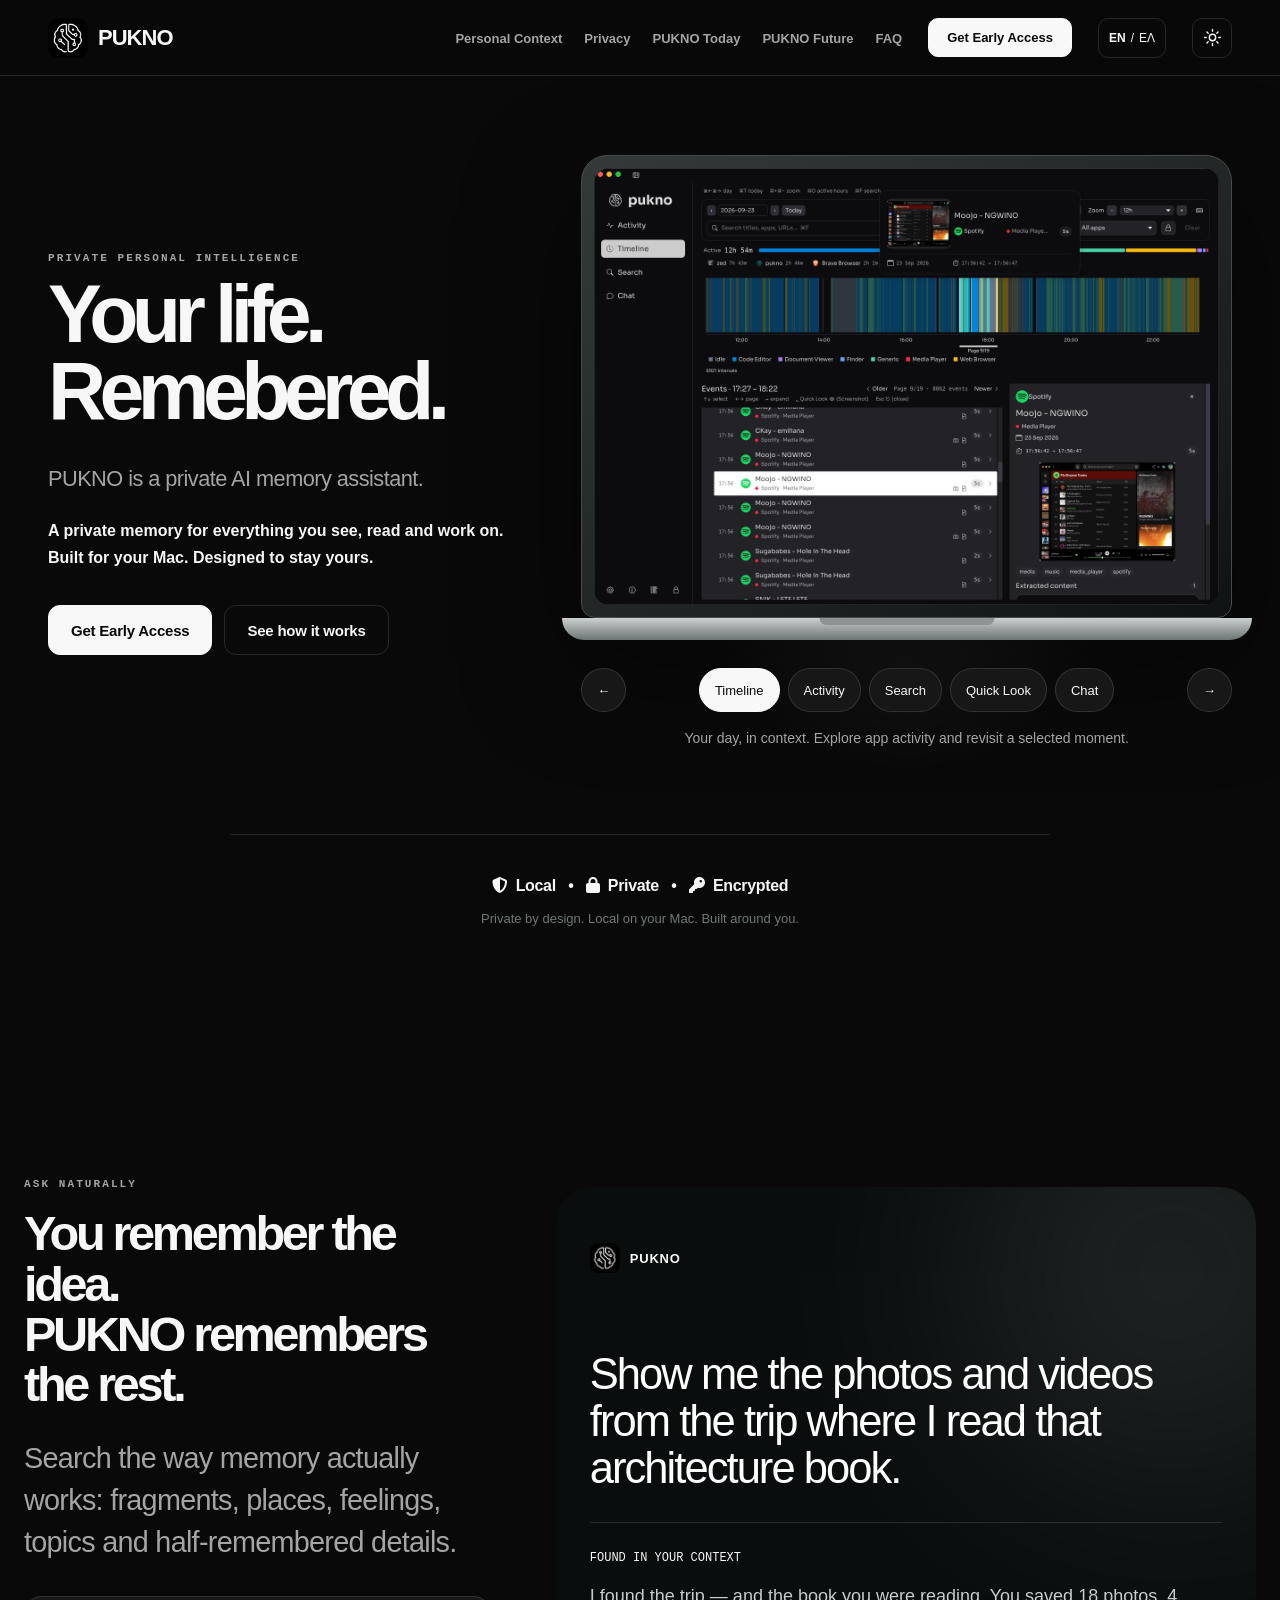
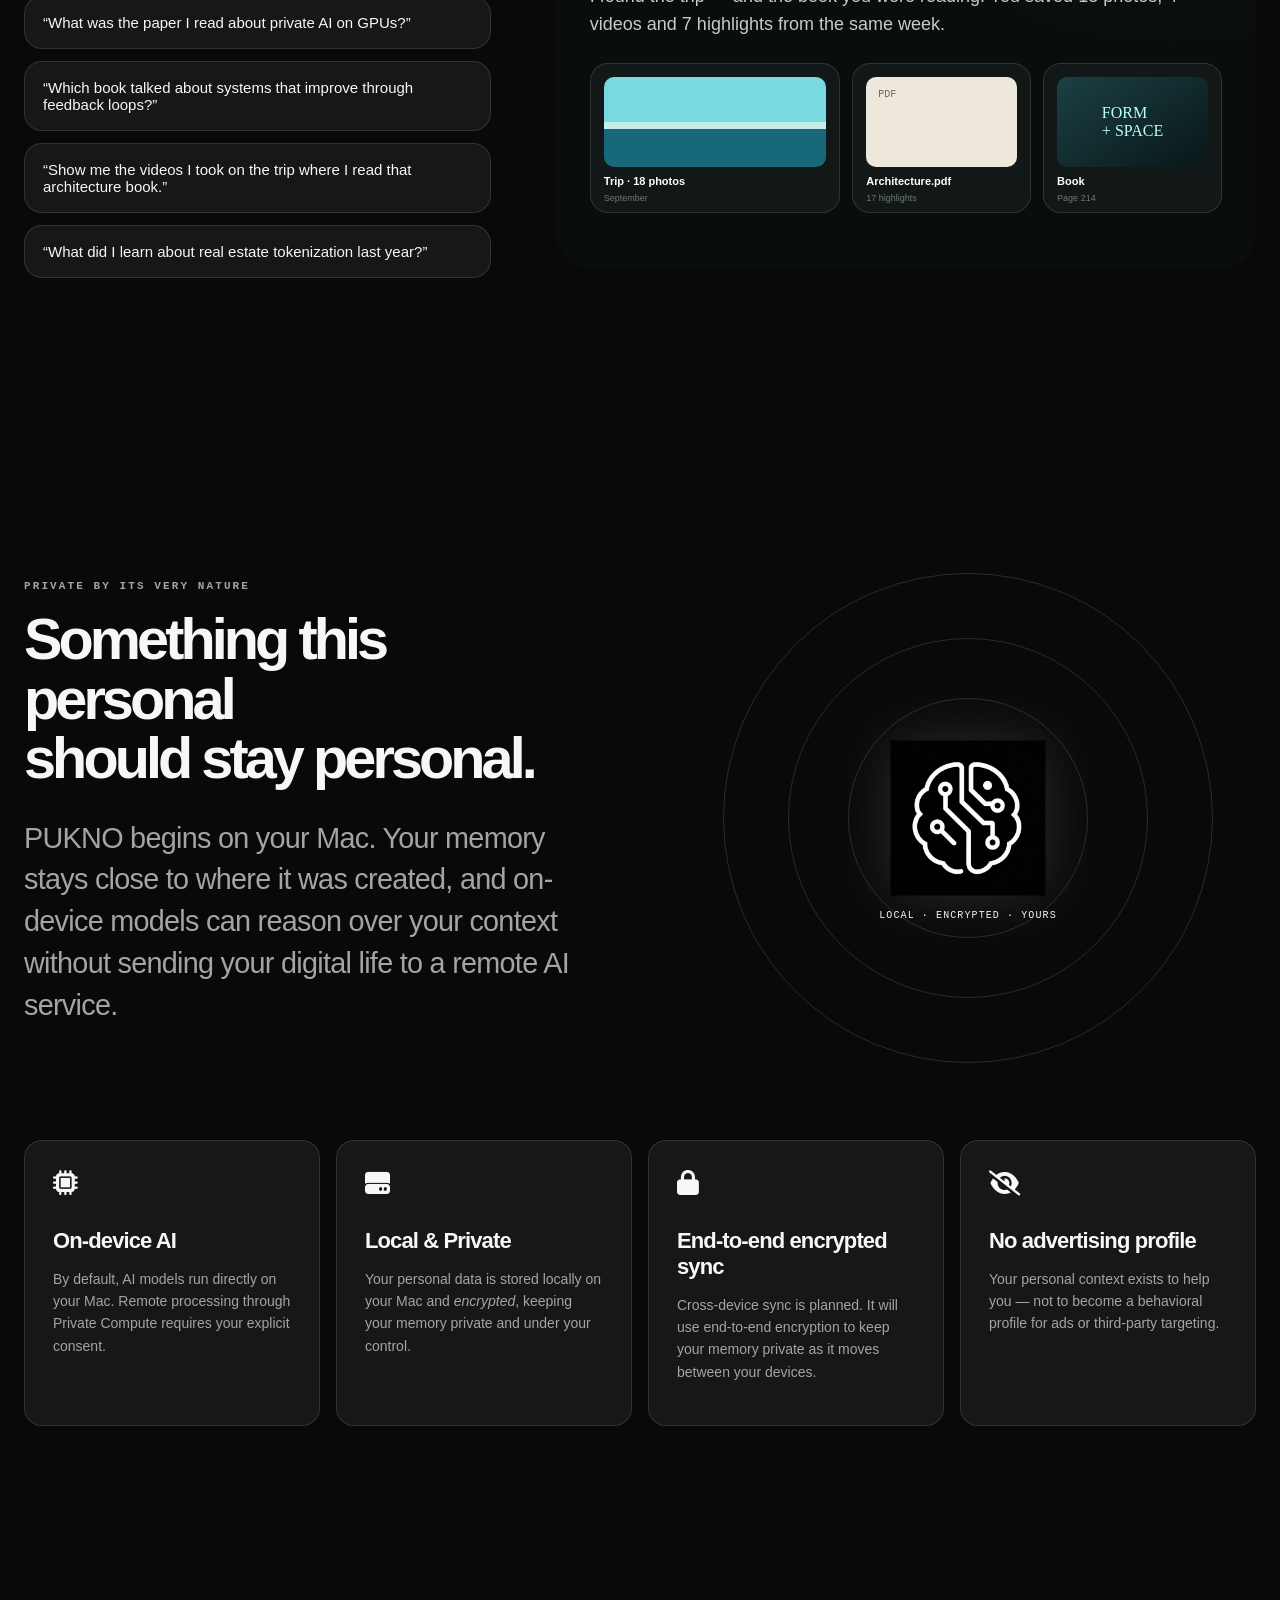
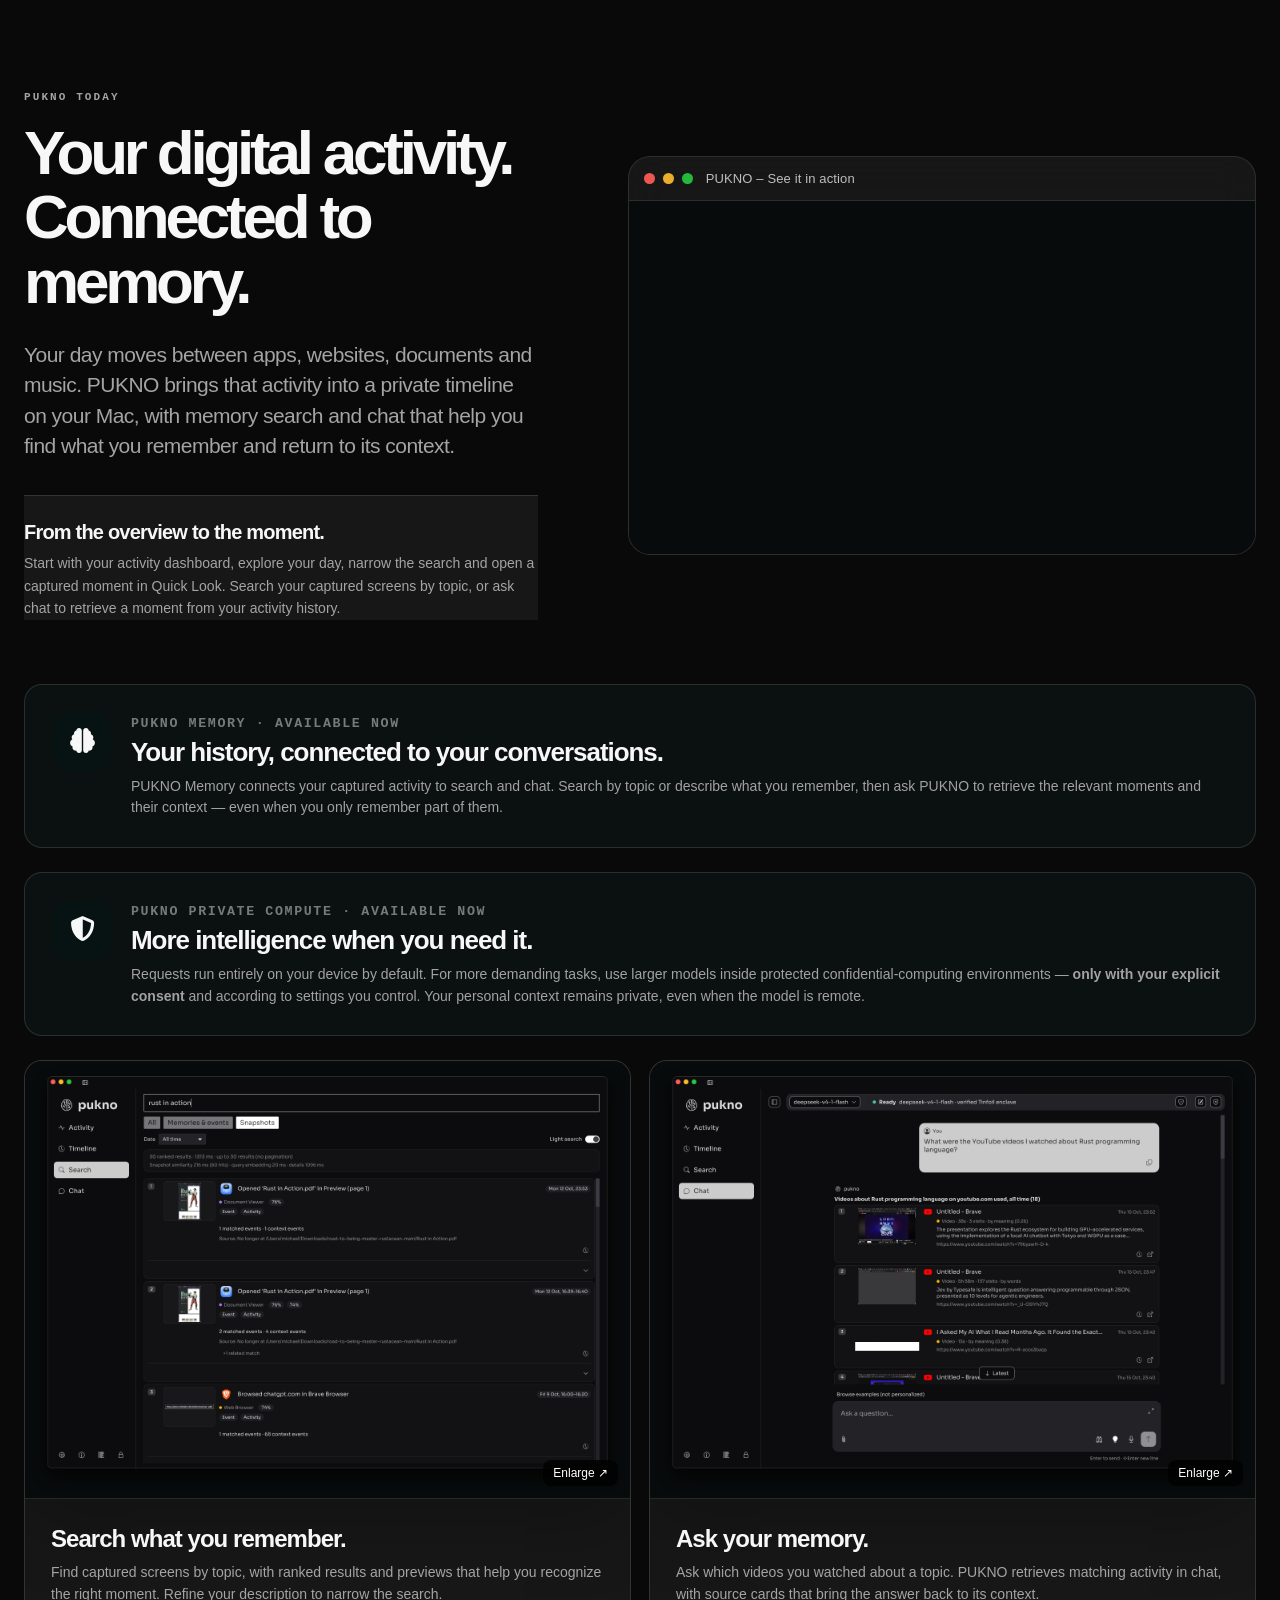
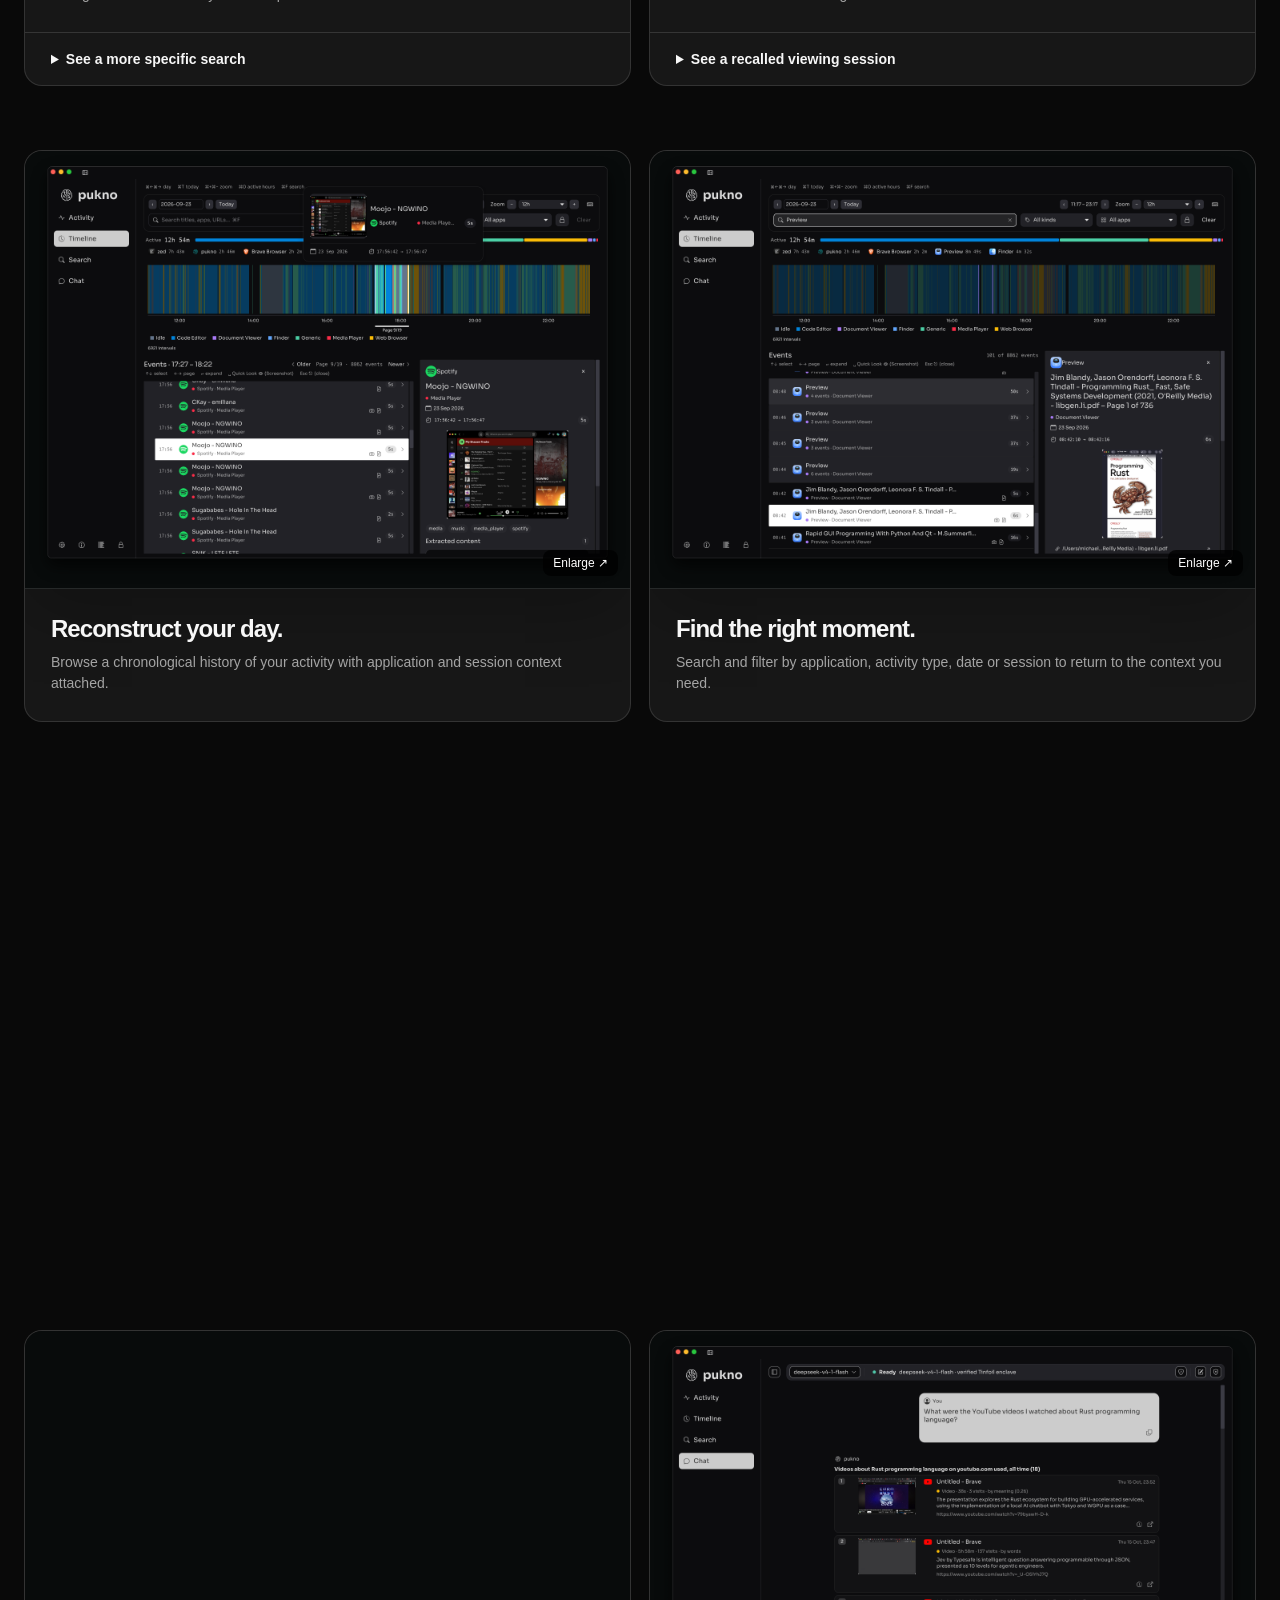
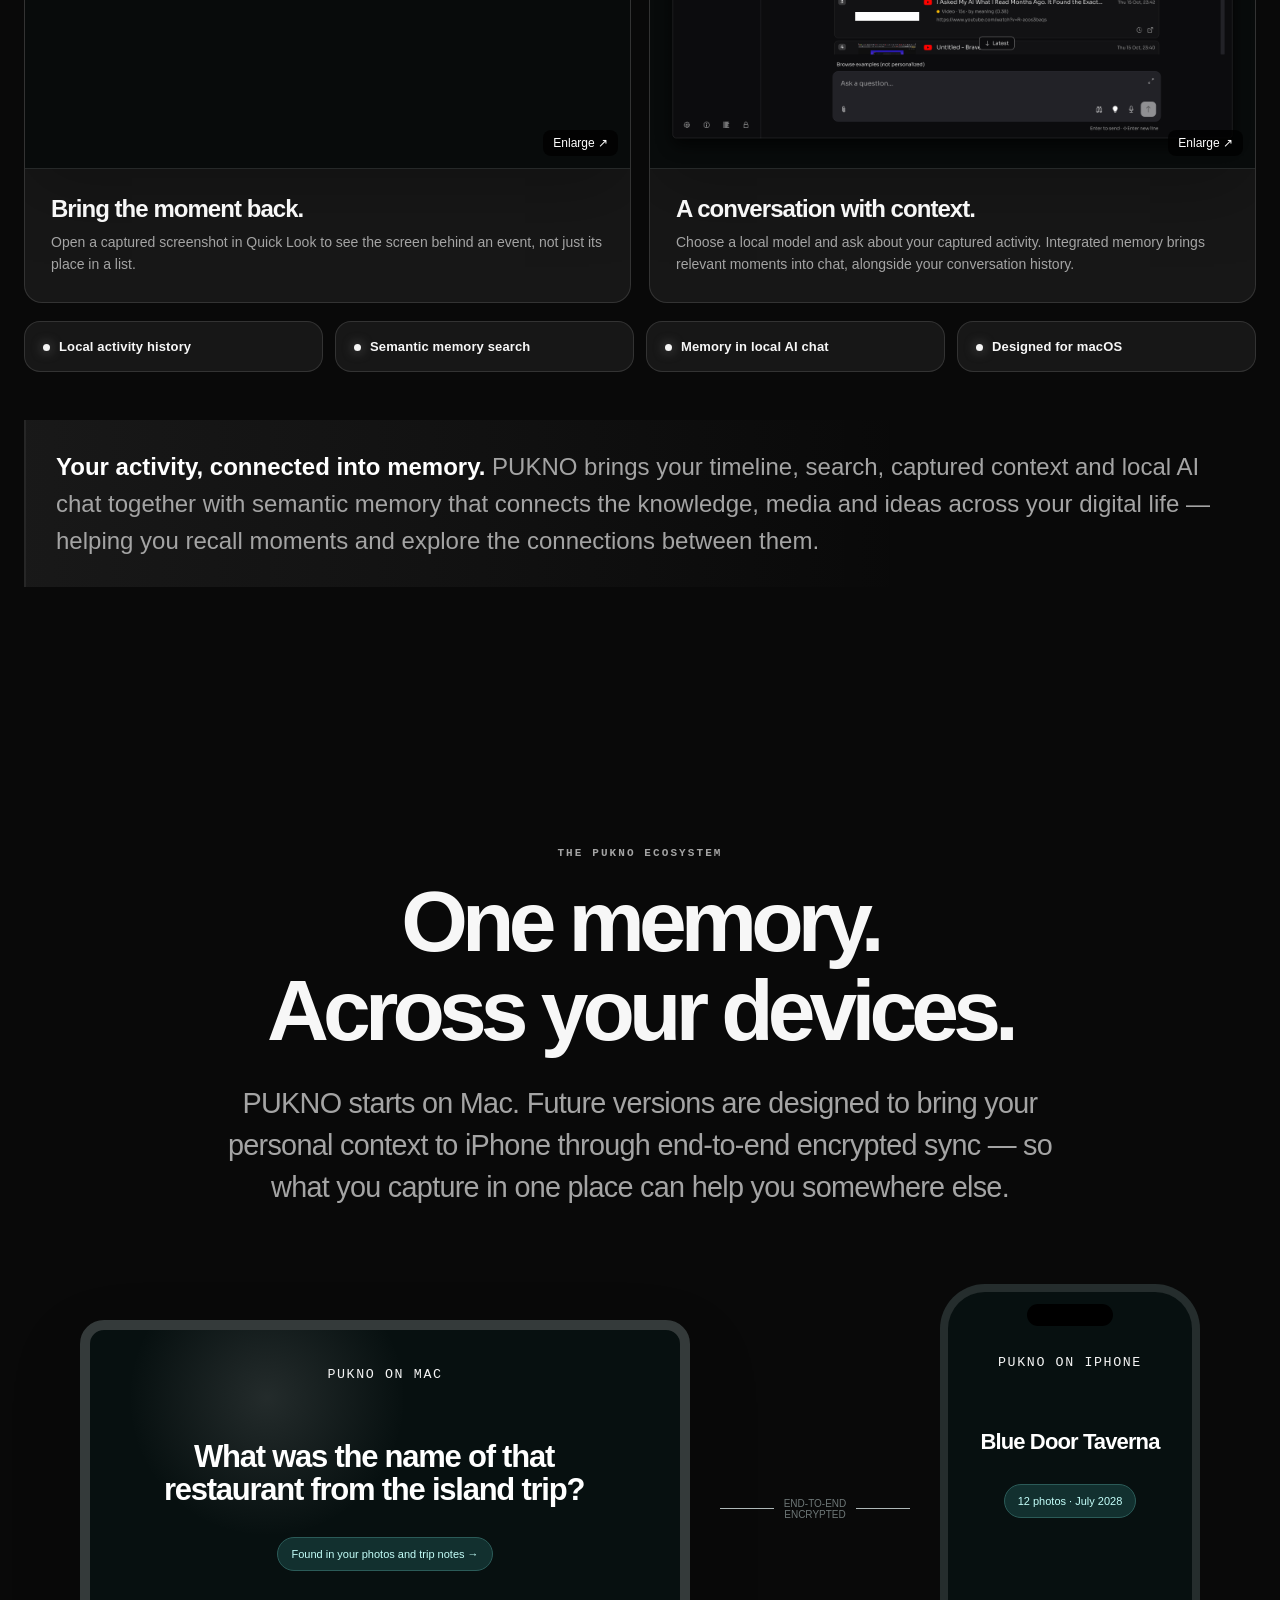
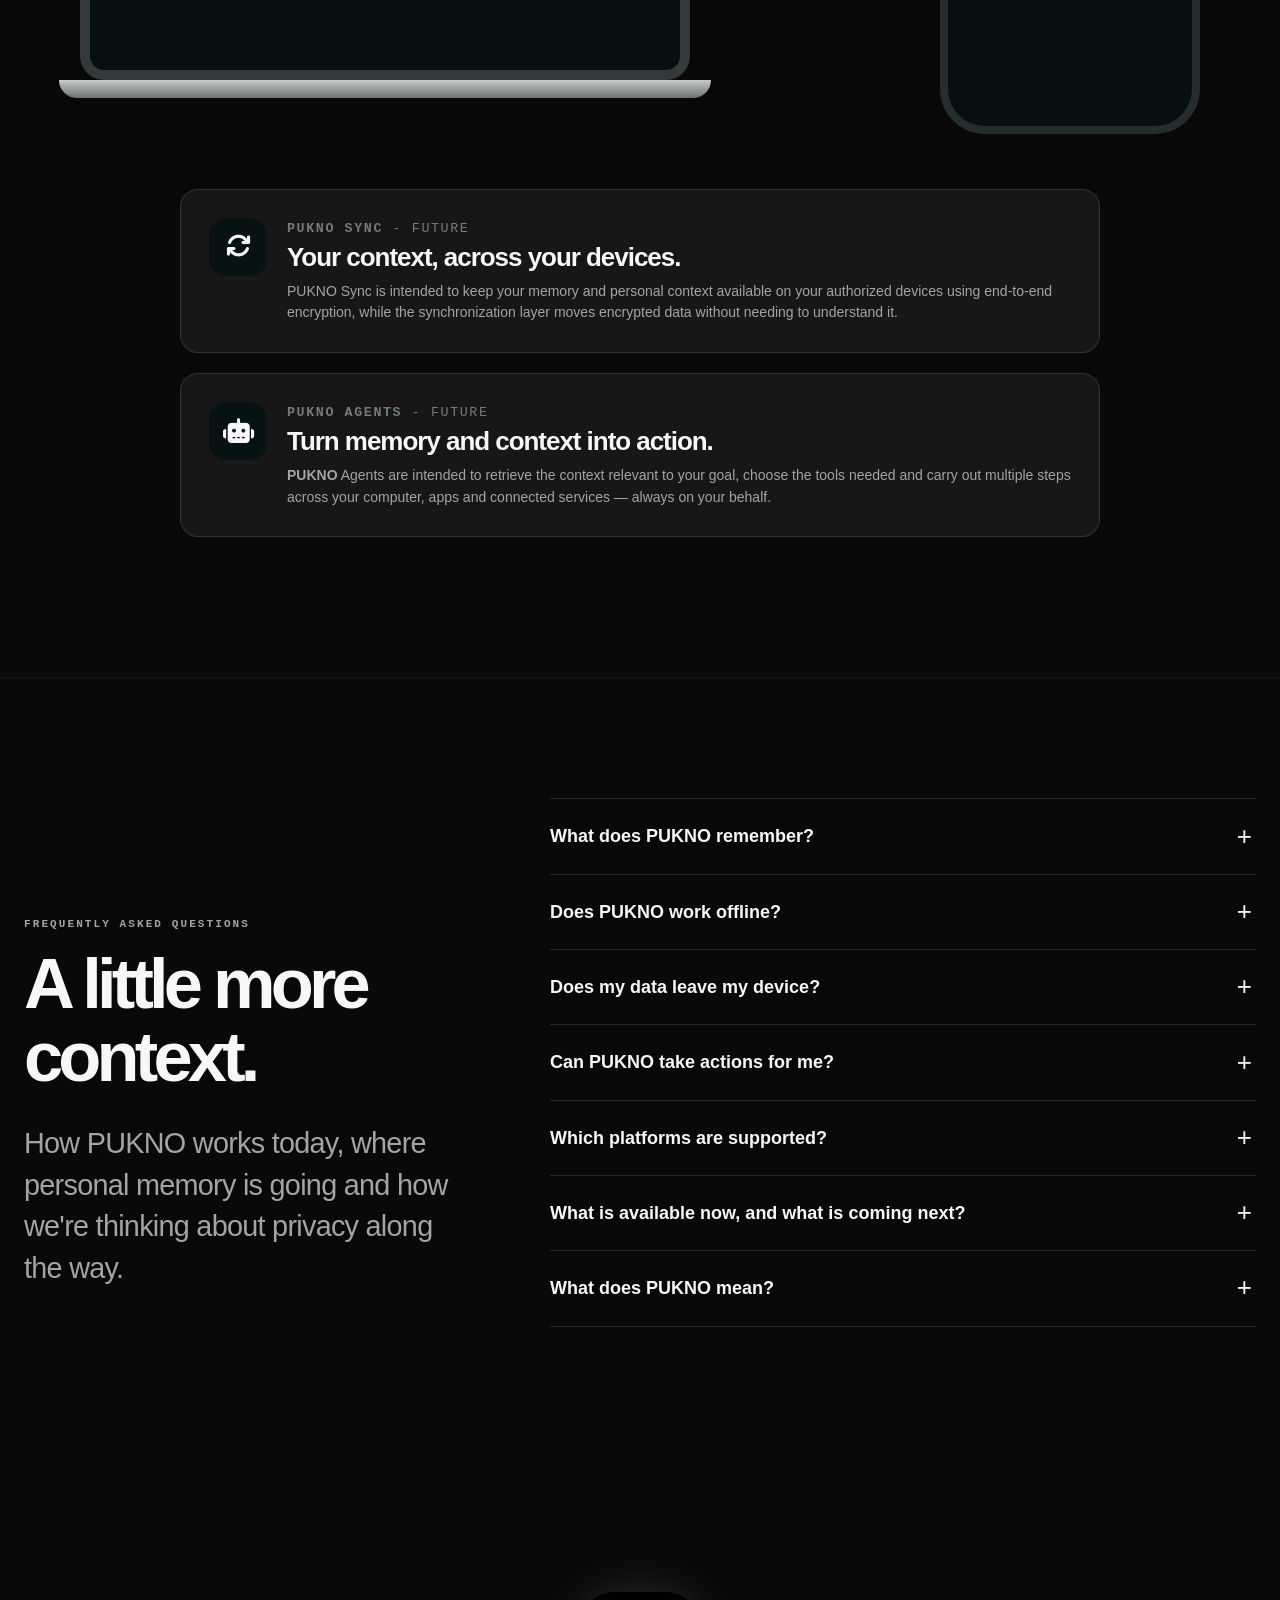
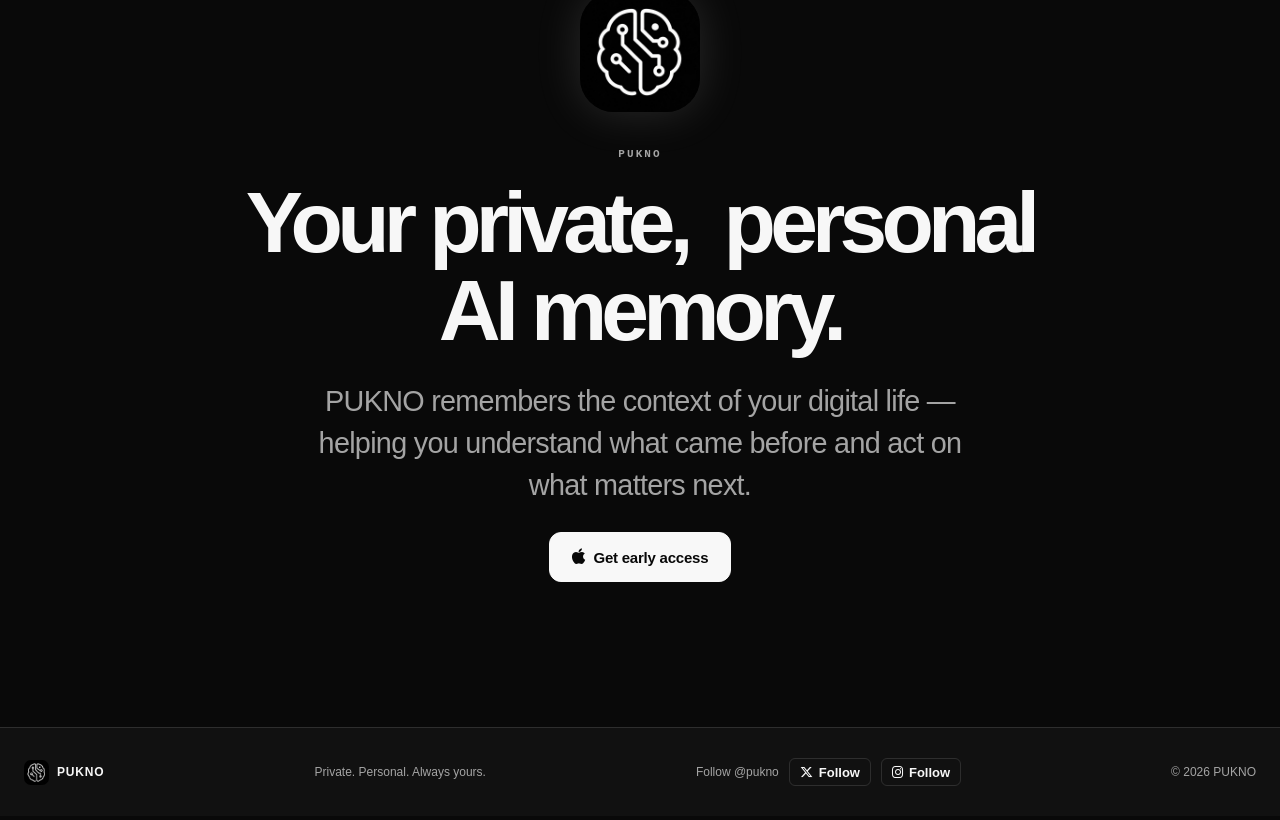
==== index.html @ 97646b2e "Add fixes to zoom, and greek pages" ====
<!doctype html>
<html lang="en" data-theme="dark">

<head>
    <meta charset="utf-8">
    <meta name="viewport" content="width=device-width, initial-scale=1, viewport-fit=cover">
    <meta name="theme-color" content="#000000">
    <script src="assets/theme-init.js"></script>
    <meta name="description"
        content="PUKNO is a private personal AI memory assistant. It remembers the knowledge, ideas and moments of your life — a photo, a song, an email, a note. Just ask.">
    <title>PUKNO — Always remember.</title>
    <link rel="canonical" href="https://pukno.ai/">
    <link rel="alternate" hreflang="en" href="https://pukno.ai/">
    <link rel="alternate" hreflang="el" href="https://pukno.ai/index-el.html">
    <link rel="alternate" hreflang="x-default" href="https://pukno.ai/">
    <meta property="og:locale" content="en_US">
    <meta property="og:type" content="website">
    <meta property="og:site_name" content="PUKNO">
    <meta property="og:url" content="https://pukno.ai/">
    <meta property="og:title" content="PUKNO — Always remember.">
    <meta property="og:description"
        content="PUKNO is a private personal AI memory assistant. It remembers the knowledge, ideas and moments of your life — a photo, a song, an email, a note. Just ask.">
    <meta property="og:image" content="https://pukno.ai/assets/screenshots/darkmode/3_pukno_screen_timeline.png">
    <meta property="og:image:type" content="image/png">
    <meta property="og:image:width" content="3024">
    <meta property="og:image:height" content="2184">
    <meta property="og:image:alt"
        content="PUKNO's timeline showing recorded activity and event context">
    <meta name="twitter:card" content="summary_large_image">
    <meta name="twitter:title" content="PUKNO — Always remember.">
    <meta name="twitter:description"
        content="PUKNO is a private personal AI memory assistant. It remembers the knowledge, ideas and moments of your life — a photo, a song, an email, a note. Just ask.">
    <meta name="twitter:image" content="https://pukno.ai/assets/screenshots/darkmode/3_pukno_screen_timeline.png">
    <meta name="twitter:image:alt"
        content="PUKNO's timeline showing recorded activity and event context">
    <link rel="stylesheet" href="https://cdnjs.cloudflare.com/ajax/libs/font-awesome/6.5.0/css/all.min.css"
        crossorigin="anonymous" referrerpolicy="no-referrer" />
    <link rel="stylesheet" href="assets/site.css">
</head>

<body>
    <div class="noise"></div>
    <header class="nav">
        <div class="navin"><a class="brand" href="#top"><img
                    src="assets/pukno-logo-darkmode.JPG" data-dark-src="assets/pukno-logo-darkmode.JPG" data-light-src="assets/pukno-logo-lightmode.JPG"
                    alt="PUKNO logo">PUKNO</a>
            <nav class="links" aria-label="Primary navigation">
                <a href="#context" data-nav-link>Personal Context</a>
                <a href="#privacy" data-nav-link>Privacy</a>
                <a href="#product" data-nav-link>PUKNO Today</a>
                <a href="#future" data-nav-link>PUKNO Future</a>
                <a href="#faq" data-nav-link>FAQ</a>
            </nav>
            <a class="pill" href="#notify" aria-haspopup="dialog">Get Early Access</a>
            <a class="language-toggle" href="index-el.html" hreflang="el" aria-label="Switch to Greek" title="Switch to Greek"><span lang="en" class="is-current">EN</span><span aria-hidden="true">/</span><span lang="el">ΕΛ</span></a>
            <button class="theme-toggle" type="button" aria-label="Switch to light mode" title="Switch to light mode">
                <svg class="theme-sun" viewBox="0 0 24 24" aria-hidden="true">
                    <circle cx="12" cy="12" r="4" />
                    <path d="M12 2v2m0 16v2M2 12h2m16 0h2M5 5l1.5 1.5m11 11L19 19M5 19l1.5-1.5m11-11L19 5" />
                </svg>
                <svg class="theme-moon" viewBox="0 0 24 24" aria-hidden="true">
                    <path d="M20.5 13.2A8.7 8.7 0 0 1 10.8 3.5 8.8 8.8 0 1 0 20.5 13.2Z" />
                </svg>
            </button>
            <button class="nav-toggle" type="button" aria-label="Open navigation" aria-expanded="false"
                aria-controls="mobile-navigation">
                <span></span><span></span><span></span>
            </button>
        </div>
        <nav class="mobile-menu" id="mobile-navigation" aria-label="Mobile navigation" hidden>
            <a href="#context" data-nav-link>Personal Context</a>
            <a href="#privacy" data-nav-link>Privacy</a>
            <a href="#product" data-nav-link>PUKNO Today</a>
            <a href="#future" data-nav-link>PUKNO Future</a>
            <a href="#faq" data-nav-link>FAQ</a>
        </nav>
    </header>
    <main id="top">
        <section class="section dark hero hero--split">
            <div class="container hero-layout">
                <div class="hero-copy">
                    <!--<img class="hero-logo reveal" src="assets/pukno-logo.png" alt="PUKNO">-->

                    <div class="eyebrow cyan reveal">
                        Private personal intelligence
                    </div>

                    <!--<div class="eyebrow cyan reveal">Your private, personal context AI assistant · MacOS</div>-->
                    <h1 class="reveal">Your life.<br><span class="gradient">Remebered.</span></h1>

                    <p class="lead reveal">PUKNO is a private AI memory assistant. <br>

                    </p>
                    <p>
                        <strong>A private memory for everything you see, read and work on. Built for your Mac. Designed to stay yours.</strong>
                    </p>
                    <!-- <p class="lead reveal">PUKNO is a private personal AI memory agent.<br>
                        <small>A private home for what you do, see, and discover.
                        </small>
                    </p> -->



                    <!-- <p><small>PUKNO brings your digital activity into one searchable timeline,
                            so you can pick up where your memory leaves off.</small></p> -->
                    <div class="hero-actions reveal"><a class="btn primary" href="#notify" aria-haspopup="dialog">Get
                            Early Access</a><a class="btn secondary" href="#product">See how it works</a></div>


                </div>
                <div class="mac-stage reveal" id="hero-slider" role="region" aria-roledescription="carousel"
                    aria-label="PUKNO product previews">
                    <div class="glow"></div>
                    <div class="mac">
                        <div class="screen-shell">
                            <div class="screen-viewport" id="hero-slides">
                                <figure class="hero-slide hero-slide--fill" id="hero-slide-timeline" role="group"
                                    aria-roledescription="slide" aria-label="1 of 5: Timeline"
                                    data-caption="Your day, in context. Explore app activity and revisit a selected moment.">
                                    <img src="assets/screenshots/darkmode/3_pukno_screen_timeline.png"
                                        alt="PUKNO timeline showing recorded activity and event context"
                                        decoding="async" fetchpriority="high">
                                </figure>
                                <figure class="hero-slide hero-slide--fill" id="hero-slide-activity" role="group"
                                    aria-roledescription="slide" aria-label="2 of 5: Activity"
                                    data-caption="Activity at a glance. See active time, event counts and your most-used apps."
                                    hidden>
                                    <img src="assets/screenshots/darkmode/2_pukno_screen_activity.png"
                                        alt="PUKNO activity dashboard showing total events, active time and frequently used applications"
                                        decoding="async" loading="lazy">
                                </figure>

                                <figure class="hero-slide hero-slide--fill" id="hero-slide-search" role="group"
                                    aria-roledescription="slide" aria-label="3 of 5: Search"
                                    data-caption="Find the right moment. Search your history and narrow it with filters."
                                    hidden>
                                    <img src="assets/screenshots/darkmode/3_pukno_screen_timeline_search.png"
                                        alt="PUKNO timeline search results with activity and date filters"
                                        decoding="async" loading="lazy">
                                </figure>
                                <figure class="hero-slide hero-slide--fill" id="hero-slide-quick-look" role="group"
                                    aria-roledescription="slide" aria-label="4 of 5: Quick Look"
                                    data-caption="Revisit the screen. Open a captured screenshot in Quick Look." hidden>
                                    <img src="assets/screenshots/darkmode/3_pukno_screen_timeline_quicklook.png"
                                        alt="PUKNO Quick Look displaying a captured screenshot" decoding="async"
                                        loading="lazy">
                                </figure>
                                <figure class="hero-slide hero-slide--fill" id="hero-slide-chat" role="group"
                                    aria-roledescription="slide" aria-label="5 of 5: Chat"
                                    data-caption="A space for local AI. Choose a model and keep conversations alongside your activity."
                                    hidden>
                                    <img src="assets/screenshots/darkmode/5_pukno_screen_chat_timeline.png"
                                        alt="PUKNO chat discussing timeline activity"
                                        decoding="async" loading="lazy">
                                </figure>
                                <!-- Optional Memory slide: uncomment this block and the Memory button below to re-enable. -->
                                <!--
                            <div class="screen hero-slide" id="hero-slide-concept" role="group" aria-roledescription="slide"
                                aria-label="6 of 6: Memory concept" data-caption="Memory concept — a preview of the connected personal memory we’re building toward." hidden>
                                <aside class="sidebar">
                                    <div class="appbrand"><img
                                            src="[data-uri]"
                                            alt="">pukno.ai</div>
                                    <div class="side active">✦ Ask PUKNO</div>
                                    <div class="side">◫ Memory</div>
                                    <div class="side">⌁ Library</div>
                                    <div class="side">◷ Timeline</div>
                                    <div class="spacer"></div>
                                    <div class="secure">PRIVATE CONTEXT<br>Stored on this Mac</div>
                                </aside>
                                <div class="assistant">
                                    <div class="topbar">
                                        <div><strong>Ask your memory</strong><small>Grounded in your personal
                                                context</small></div><span class="ondevice">On-device</span>
                                    </div>
                                    <div class="chat">
                                        <div class="userq">What was that idea about private AI I came across a few
                                            months ago?</div>
                                        <div class="answer">
                                            <div class="alabel">✦ I found a few connected memories</div>
                                            <p>You explored the idea across a paper, a book highlight, a video and some
                                                notes. The common thread was keeping personal context private while
                                                still being able to use larger models when needed.</p>
                                            <div class="sources">
                                                <div class="source">
                                                    <div class="preview pdf"><i></i><i></i><i></i><i></i></div>
                                                    <b>Private AI Systems</b><span>PDF · 4 months ago</span>
                                                </div>
                                                <div class="source">
                                                    <div class="preview book">THE AGE<br>OF CONTEXT</div><b>Book
                                                        highlight</b><span>42 highlights</span>
                                                </div>
                                                <div class="source">
                                                    <div class="preview photo"></div><b>Trip notes</b><span>Photos +
                                                        notes</span>
                                                </div>
                                                <div class="source">
                                                    <div class="preview video"></div><b>Confidential
                                                        compute</b><span>Video · 18:42</span>
                                                </div>
                                            </div>
                                        </div>
                                    </div>
                                    <div class="prompt">Ask about anything you’ve read, seen, saved or
                                        learned…<button>↑</button></div>
                                </div>
                            </div>
                            -->
                            </div>
                        </div>
                        <div class="base"></div>
                    </div>
                    <div class="hero-slider-controls">
                        <button type="button" data-slide-prev aria-label="Previous preview"
                            aria-controls="hero-slides">←</button>
                        <div class="hero-slide-options" role="group" aria-label="Choose a preview">
                            <button type="button" data-slide="0" aria-controls="hero-slide-timeline"
                                aria-pressed="true">Timeline</button>
                            <button type="button" data-slide="1" aria-controls="hero-slide-activity"
                                aria-pressed="false">Activity</button>

                            <button type="button" data-slide="2" aria-controls="hero-slide-search"
                                aria-pressed="false">Search</button>
                            <button type="button" data-slide="3" aria-controls="hero-slide-quick-look"
                                aria-pressed="false">Quick Look</button>
                            <button type="button" data-slide="4" aria-controls="hero-slide-chat"
                                aria-pressed="false">Chat</button>
                            <!-- Optional Memory button: uncomment together with the Memory slide above.
                            <button type="button" data-slide="5" aria-controls="hero-slide-concept" aria-pressed="false">Memory</button>
                            -->
                        </div>
                        <button type="button" data-slide-next aria-label="Next preview"
                            aria-controls="hero-slides">→</button>
                    </div>
                    <p class="hero-slide-caption" id="hero-slide-caption" aria-live="polite" aria-atomic="true">Your
                        day, in context. Explore app activity and revisit a selected moment.</p>
                </div>
            </div>
            <div class="container">
                <div class="hero-details">
                    <div class="hero-sub-wrap reveal">
                        <!-- <p class="hero-sub">Your digital past. Now intelligent.</p> -->
                        <p class="hero-sub" style="font-size:16px;">
                            <span><i class="fa-solid fa-shield-halved"></i>&nbsp;&nbsp;Local </span>&nbsp; • &nbsp;
                            <span><i class="fa-solid fa-lock"></i>&nbsp;&nbsp;Private </span>&nbsp; • &nbsp;
                            <span><i class="fa-solid fa-key"></i>&nbsp;&nbsp;Encrypted </span>
                        </p>
                    </div>
                    <p class="small-note reveal">Private by design. Local on your Mac. Built around you.</p>
                </div>
            </div>
        </section>

        <!-- Disabled section: Memory. Source retained for future use. -->
        <!--
<section class="section light memory" id="memory">
            <div class="container">
                <div class="eyebrow reveal">A memory that grows with you</div>
                <h2 class="display reveal">The things you know<br>shouldn’t disappear.</h2>
                <p class="lead reveal">You read a book. Save a paper. Take a photo. Watch a talk. Discover an idea.
                    Months later, you remember just enough to know it mattered. PUKNO gives those moments somewhere to
                    stay.</p>
                <div class="memory-grid reveal">

-->
        <!-- Paros · Summer  background-image: url('https://images.unsplash.com/photo-1753441034372-d5d45d443e3d?auto=format&fit=crop&w=1200&q=85');-->
        <!--

                    <article class="tile tall">
                        <div class="tile-inner">
                            <div class="tile-visual" style="
                background-image: url('https://images.unsplash.com/photo-1684682369015-7d13320c9abe?q=80&w=987&auto=format&fit=crop&w=1200&q=85');

                background-size: cover;
                background-position: center;
            ">
                            </div>

                            <div class="tile-meta">
                                <small>Photo memory</small>
                                <strong>Paros · Summer</strong>
                            </div>
                        </div>
                    </article>
                    <article class="tile">
                        <div class="tile-inner">
                            <div class="tile-visual">
                                <div class="paper"><small>RESEARCH PAPER</small>
                                    <h3>Human memory and contextual recall</h3><i></i><i></i><i></i><i></i>
                                </div>
                            </div>
                            <div class="tile-meta"><small>PDF</small><strong>32 pages · highlighted</strong></div>
                        </div>
                    </article>
                    <article class="tile">
                        <div class="tile-inner">
                            <div class="tile-visual">
                                <div class="bookcover"><span>ESSAYS ON</span><b>MEMORY</b><span>AND THE SELF</span>
                                </div>
                            </div>
                            <div class="tile-meta"><small>Book</small><strong>42 highlights</strong></div>
                        </div>
                    </article>

-->
        <!-- How memory changes thinking -->
        <!--

                    <article class="tile wide">
                        <div class="tile-inner">
                            <div class="tile-visual" style="
                background-image:
                    linear-gradient(
                        rgba(0, 0, 0, 0.08),
                        rgba(0, 0, 0, 0.22)
                    ),
                    url('https://images.unsplash.com/photo-1759503407457-3683579f080b?auto=format&fit=crop&w=1600&q=85');
                background-size: cover;
                background-position: center;
            ">

                                <div class="play">▶</div>
                            </div>

                            <div class="tile-meta">
                                <small>Video</small>
                                <strong>Mariana Atencio: What makes you special?</strong>
                            </div>
                        </div>
                    </article>
                    <article class="tile noteTile">
                        <div class="tile-inner">
                            <div class="tile-visual">
                                <div class="note" style="
                background:
                    radial-gradient(circle at 85% 15%, rgba(var(--accent-rgb), .22), transparent 34%),
                    linear-gradient(145deg, #0b1515, #09090b 72%);
                border: 1px solid rgba(255,255,255,.08);
                box-shadow:
                    inset 0 1px 0 rgba(255,255,255,.04),
                    0 18px 50px rgba(0,0,0,.26);
            ">
                                    <small style="
                    color:var(--accent-bright);
                    letter-spacing:.12em;
                ">
                                        MUSIC · WHILE RESEARCHING
                                    </small>

                                    <div style="
                    display:flex;
                    align-items:center;
                    gap:14px;
                    margin-top:20px;
                ">
                                        <button type="button" id="research-audio-toggle"
                                            aria-label="Play Midnight City by M83" aria-pressed="false"
                                            aria-controls="research-audio" style="
                        width:48px;
                        height:48px;
                        border-radius:50%;
                        border:0;
                        background:linear-gradient(145deg,var(--accent-bright),var(--accent-deep));
                        color:#001714;
                        font-size:15px;
                        cursor:pointer;
                        box-shadow:0 8px 22px rgba(53,244,230,.22);
                    ">
                                            <span id="research-audio-glyph">▶</span>
                                        </button>
                                        <audio id="research-audio" preload="metadata" hidden>
                                            <source src="assets/audio/song-preview.mp3" type="audio/mpeg">
                                        </audio>

                                        <div style="min-width:0;">
                                            <p style="
                            margin:0;
                            font-size:20px;
                            line-height:1.15;
                            color:#fff;
                            font-weight:650;
                            letter-spacing:-.02em;
                        ">
                                                Midnight City
                                            </p>

                                            <span style="
                            display:block;
                            margin-top:5px;
                            font-size:12px;
                            color:#a7a7ab;
                        ">
                                                M83
                                            </span>
                                        </div>
                                    </div>

                                    <div style="margin-top:24px;">
                                        <div style="
                        height:4px;
                        background:rgba(255,255,255,.12);
                        border-radius:999px;
                        overflow:hidden;
                    ">
                                            <div id="research-audio-progress" style="
                            width:0%;
                            height:100%;
                            background:linear-gradient(90deg,var(--accent-bright),var(--accent-deep));
                            border-radius:999px;
                        "></div>
                                        </div>

                                        <div style="
                        display:flex;
                        justify-content:space-between;
                        margin-top:7px;
                        font-size:10px;
                        color:#77777d;
                    ">
                                            <span id="research-audio-elapsed">0:00</span>
                                            <span id="research-audio-duration">0:00</span>
                                        </div>
                                    </div>
                                </div>
                            </div>

                            <div class="tile-meta">
                                <small>Music</small>
                                <strong>Listening while researching</strong>
                            </div>
                        </div>
                    </article>

-->
        <!-- <article class="tile noteTile">
                        <div class="tile-inner">
                            <div class="tile-visual">
                                <div class="note"><small>IDEA · 11:42 PM</small>
                                    <p>“The assistant shouldn’t just answer the question. It should understand why I’m
                                        asking it now.”</p>
                                </div>
                            </div>
                            <div class="tile-meta"><small>Idea</small><strong>Saved while researching</strong></div>
                        </div>
                    </article> -->
        <!--

                </div>
                <p class="manifesto reveal">Not just what you did. <strong>Your knowledge. Your memories. Your
                        context.</strong></p>
            </div>
        </section>
-->
        <!-- End disabled section: Memory. -->

        <!-- Disabled section: Personal context overview. Source retained for future use. -->
        <!--
<section class="section dark knowledge" id="context">
            <div class="container">
                <div class="knowledge-head">
                    <div>
                        <div class="eyebrow cyan reveal">Personal knowledge</div>
                        <h2 class="display reveal">AI knows about the world.<br><span class="gradient">PUKNO remembers
                                yours.</span></h2>
                    </div>
                    <div class="knowledge-aside reveal">
                        <div class="context-preview" aria-hidden="true">
                            <div class="context-preview-label">Private context · built over time</div>
                            <div class="context-preview-row">
                                <span class="context-preview-icon">
                                    <svg viewBox="0 0 24 24">
                                        <path d="M6 3.5h8l4 4V20.5H6z"></path>
                                        <path d="M14 3.5v4h4M9 12h6M9 16h4"></path>
                                    </svg>
                                </span>
                                <span class="context-preview-copy"><small>Document</small><strong>Greece trip itinerary</strong></span>
                            </div>
                            <div class="context-preview-row">
                                <span class="context-preview-icon">
                                    <svg viewBox="0 0 24 24">
                                        <path d="M5 4.5h14v15H5zM8.5 9h7M8.5 13h7M8.5 17h4"></path>
                                    </svg>
                                </span>
                                <span class="context-preview-copy"><small>Note</small><strong>Islands and places to visit</strong></span>
                            </div>
                            <div class="context-preview-row">
                                <span class="context-preview-icon">
                                    <svg viewBox="0 0 24 24">
                                        <circle cx="12" cy="12" r="8.5"></circle>
                                        <path d="M12 7.5v5l3.5 2"></path>
                                    </svg>
                                </span>
                                <span class="context-preview-copy"><small>Activity</small><strong>Compared ferries, hotels and flights</strong></span>
                            </div>
                        </div>
                        <p class="lead">Your digital activity becomes more useful when it stays connected over time.</p>
                    </div>
                </div>
                <div class="context-stage reveal"><img class="context-logo"
                        src="assets/pukno-logo.png"
                        alt="">
                    <div class="chip ch1">PDF · systems design</div>
                    <div class="chip ch2">Photo · Barcelona</div>
                    <div class="chip ch3">Book · page 214</div>
                    <div class="chip ch4">Video · 18:42</div>
                    <div class="chip ch5">Idea · saved note</div>
                    <div class="query"><small>Ask PUKNO</small><strong id="queryText">What bike rides did I look into
                            this year?</strong></div>
                </div>
                <div class="feature3">
                    <article class="feature reveal"><span>01 · Recall</span>
                        <h3>Ask what you remember.</h3>
                        <p>You don’t need the filename, folder or exact date. Describe the fragment you still remember
                            and let PUKNO reconnect the rest.</p>
                    </article>
                    <article class="feature reveal"><span>02 · Connect</span>
                        <h3>Ideas become more useful together.</h3>
                        <p>A paper from today can connect to a book from last year, a video from months ago and a note
                            you forgot you wrote.</p>
                    </article>
                    <article class="feature reveal"><span>03 · Understand</span>
                        <h3>Understand what you’ve learned.</h3>
                        <p>Summarize what you’ve learned, compare sources, revisit old research and see how your
                            thinking changed over time.</p>
                    </article>
                </div>
            </div>
        </section>
-->
        <!-- End disabled section: Personal context overview. -->

        <section class="section light ask" id="context">
            <div class="container">
                <div class="ask-wrap">
                    <div>
                        <div class="eyebrow reveal">Ask naturally</div>
                        <h2 class="display reveal">You remember the idea.<br>PUKNO remembers the rest.</h2>
                        <p class="lead reveal">Search the way memory actually works: fragments, places, feelings, topics
                            and half-remembered details.</p>
                        <div class="ask-list reveal">
                            <div>“What was the paper I read about private AI on GPUs?”</div>
                            <div>“Which book talked about systems that improve through feedback loops?”</div>
                            <div>“Show me the videos I took on the trip where I read that architecture book.”</div>
                            <div>“What did I learn about real estate tokenization last year?”</div>
                        </div>
                    </div>
                    <div class="phone-card reveal">
                        <div class="assistant-mark"><img
                                src="assets/pukno-logo-darkmode.JPG" data-dark-src="assets/pukno-logo-darkmode.JPG" data-light-src="assets/pukno-logo-lightmode.JPG"
                                alt="">PUKNO</div>
                        <div class="bigq">Show me the photos and videos from the trip where I read that architecture
                            book.</div>
                        <div class="response">
                            <div class="response-label">FOUND IN YOUR CONTEXT</div>
                            <p>I found the trip — and the book you were reading. You saved 18 photos, 4 videos and 7
                                highlights from the same week.</p>
                            <div class="result-strip">
                                <div class="result">
                                    <div class="rvis"></div><b>Trip · 18 photos</b><small>September</small>
                                </div>
                                <div class="result">
                                    <div class="rvis"></div><b>Architecture.pdf</b><small>17 highlights</small>
                                </div>
                                <div class="result">
                                    <div class="rvis">FORM<br>+ SPACE</div><b>Book</b><small>Page 214</small>
                                </div>
                            </div>
                        </div>
                    </div>
                </div>
            </div>
        </section>

        <!-- Disabled section: Long-term memory timeline. Source retained for future use. -->
        <!--
<section class="section soft timeline">
            <div class="container center">
                <div class="eyebrow reveal">Long-term memory</div>
                <h2 class="display reveal">Years of context.<br>Still within reach.</h2>
                <p class="lead reveal">PUKNO is designed to become more useful the longer it is with you — preserving
                    the things that matter without turning your life into someone else’s profile.</p>
                <div class="years reveal">
                    <div class="year">
                        <div class="dot"></div>
                        <div class="year-card"><b>2026</b><small>First research on private AI and personal
                                memory.</small></div>
                    </div>
                    <div class="year">
                        <div class="dot"></div>
                        <div class="year-card"><b>2027</b><small>Books, projects, travel, videos and notes become
                                connected.</small></div>
                    </div>
                    <div class="year">
                        <div class="dot"></div>
                        <div class="year-card"><b>2028</b><small>A personal library of ideas you can actually talk
                                to.</small></div>
                    </div>
                    <div class="year accent">
                        <div class="dot"></div>
                        <div class="year-card"><b>2029</b><small>“When did I first think about this?” — and PUKNO can
                                take you back.</small></div>
                    </div>
                </div>
            </div>
        </section>
-->
        <!-- End disabled section: Long-term memory timeline. -->

        <section class="section dark privacy" id="privacy">
            <div class="container">
                <div class="privacy-grid">
                    <div>
                        <div class="eyebrow cyan reveal">Private by its very nature</div>
                        <h2 class="display reveal">Something this personal<br>should stay personal.</h2>
                        <p class="lead reveal">PUKNO begins on your Mac. Your memory stays close to where it was
                            created, and on-device models can reason over your context without sending your digital life
                            to a remote AI service.</p>
                    </div>
                    <div class="privacy-visual reveal">
                        <div class="ring r1"></div>
                        <div class="ring r2"></div>
                        <div class="ring r3"></div>
                        <div class="core"><img src="assets/pukno-logo-darkmode.JPG" data-dark-src="assets/pukno-logo-darkmode.JPG" data-light-src="assets/pukno-logo-lightmode.JPG" alt=""><span>LOCAL · ENCRYPTED · YOURS</span>
                        </div>
                    </div>
                </div>
                <div class="privacy3">
                    <article class="pcard reveal">
                        <div class="icon"><i class="fa-solid fa-microchip"></i></div>
                        <h3>On-device AI</h3>
                        <p>By default, AI models run directly on your Mac. Remote processing through Private Compute
                            requires your explicit consent.</p>
                    </article>
                    <article class="pcard reveal">
                        <div class="icon"><i class="fa-solid fa-hard-drive"></i></div>
                        <h3>Local &amp; Private</h3>
                        <p>Your personal data is stored locally on your Mac and <i>encrypted</i>, keeping your memory
                            private and under your control.</p>
                    </article>
                    <article class="pcard reveal">
                        <div class="icon"><i class="fa-solid fa-lock"></i></div>
                        <h3>End-to-end encrypted sync</h3>
                        <p>Cross-device sync is planned. It will use end-to-end encryption to keep your memory private
                            as it moves between your devices.</p>
                    </article>
                    <article class="pcard reveal">
                        <div class="icon"><i class="fa-solid fa-eye-slash"></i></div>
                        <h3>No advertising profile</h3>
                        <p>Your personal context exists to help you — not to become a behavioral profile for ads or
                            third-party targeting.</p>
                    </article>
                </div>
            </div>
        </section>

        <section class="section dark today" id="product">
            <div class="container">
                <div class="today-hero">
                    <div class="today-copy">
                        <div class="eyebrow cyan reveal">PUKNO today</div>
                        <h2 class="display reveal">Your digital activity.<br><span class="gradient">Connected to memory.</span></h2>
                        <p class="lead reveal">Your day moves between apps, websites, documents and music. PUKNO
                            brings that activity into a private timeline on your Mac, with memory search and chat
                            that help you find what you remember and return to its context.</p>
                        <div class="today-highlight reveal">
                            <h3>From the overview to the moment.</h3>
                            <p>Start with your activity dashboard, explore your day, narrow the search and open a
                                captured moment in Quick Look. Search your captured screens by topic, or ask chat
                                to retrieve a moment from your activity history.</p>
                        </div>
                    </div>

                    <div class="today-media reveal">
                        <div class="today-window">
                            <div class="today-window-bar" aria-hidden="true">
                                <span class="today-window-dot red"></span>
                                <span class="today-window-dot yellow"></span>
                                <span class="today-window-dot green"></span>
                                <span class="today-window-title">PUKNO – See it in action</span>
                            </div>
                            <iframe class="today-video" src="https://www.youtube-nocookie.com/embed/avDB-6EevxY"
                                title="PUKNO product walkthrough" loading="lazy"
                                referrerpolicy="strict-origin-when-cross-origin"
                                allow="accelerometer; encrypted-media; gyroscope; picture-in-picture; fullscreen"
                                allowfullscreen></iframe>
                        </div>
                    </div>
                </div>

                <div class="product-memory" aria-labelledby="product-memory-title">
                    <div class="compute reveal">
                        <div class="future-icon" aria-hidden="true"><i class="fa-solid fa-brain"></i></div>
                        <div>
                            <small><b>PUKNO Memory · Available now</b></small>
                            <h3 id="product-memory-title">Your history, connected to your conversations.</h3>
                            <p>PUKNO Memory connects your captured activity to search and chat. Search by topic or
                                describe what you remember, then ask PUKNO to retrieve the relevant moments and their
                                context — even when you only remember part of them.</p>
                        </div>
                    </div>
                    <div class="compute reveal">
                        <div class="future-icon" aria-hidden="true"><i class="fa-solid fa-shield-halved"></i></div>
                        <div>
                            <small><b>PUKNO Private Compute · Available now</b></small>
                            <h3>More intelligence when you need it.</h3>
                            <p>Requests run entirely on your device by default. For more demanding tasks, use larger
                                models inside protected confidential-computing environments — <strong>only with your
                                    explicit consent</strong> and according to settings you control. Your personal
                                context remains private, even when the model is remote.</p>
                        </div>
                    </div>
                    <div class="shots memory-shots">
                        <article class="shot reveal">
                            <div class="shot-media"><button type="button" class="screenshot-zoom" id="product-thumbnail-1" popovertarget="product-image-1" aria-label="Enlarge: PUKNO Search showing captured screenshots ranked by similarity to a topic"><img src="assets/screenshots/darkmode/4_pukno_screen_search_snapshot.png"
                                    data-dark-src="assets/screenshots/darkmode/4_pukno_screen_search_snapshot.png"
                                    data-light-src="assets/screenshots/darkmode/4_pukno_screen_search_snapshot.png"
                                    alt="PUKNO Search showing captured screenshots ranked by similarity to a topic"
                                    loading="lazy" decoding="async"><span class="screenshot-zoom-hint" aria-hidden="true">Enlarge ↗</span></button><a class="screenshot-original" href="assets/screenshots/darkmode/4_pukno_screen_search_snapshot.png" target="_blank" rel="noopener">Open full-size image</a></div>
                            <div class="shot-copy">
                                <h3>Search what you remember.</h3>
                                <p>Find captured screens by topic, with ranked results and previews that help you
                                    recognize the right moment. Refine your description to narrow the search.</p>
                            </div>
                            <details class="memory-extra">
                                <summary>See a more specific search</summary>

                                <div class="shot-media"><button type="button" class="screenshot-zoom" id="product-thumbnail-2" popovertarget="product-image-2" aria-label="Enlarge: PUKNO screenshot search results for Trump"><img src="assets/screenshots/darkmode/4_pukno_screen_search_trump.png"
                                        data-dark-src="assets/screenshots/darkmode/4_pukno_screen_search_trump.png"
                                        data-light-src="assets/screenshots/darkmode/4_pukno_screen_search_trump.png"
                                        alt="PUKNO screenshot search results for Trump"
                                        loading="lazy" decoding="async"><span class="screenshot-zoom-hint" aria-hidden="true">Enlarge ↗</span></button><a class="screenshot-original" href="assets/screenshots/darkmode/4_pukno_screen_search_trump.png" target="_blank" rel="noopener">Open full-size image</a></div>
                            </details>
                        </article>
                        <article class="shot reveal">
                            <div class="shot-media"><button type="button" class="screenshot-zoom" id="product-thumbnail-3" popovertarget="product-image-3" aria-label="Enlarge: PUKNO chat recalling YouTube viewing activity with context"><img src="assets/screenshots/darkmode/5_pukno_screen_chat_youtube.png"
                                    data-dark-src="assets/screenshots/darkmode/5_pukno_screen_chat_youtube.png"
                                    data-light-src="assets/screenshots/darkmode/5_pukno_screen_chat_youtube.png"
                                    alt="PUKNO chat recalling YouTube viewing activity with context"
                                    loading="lazy" decoding="async"><span class="screenshot-zoom-hint" aria-hidden="true">Enlarge ↗</span></button><a class="screenshot-original" href="assets/screenshots/darkmode/5_pukno_screen_chat_youtube.png" target="_blank" rel="noopener">Open full-size image</a></div>
                            <div class="shot-copy">
                                <h3>Ask your memory.</h3>
                                <p>Ask which videos you watched about a topic. PUKNO retrieves matching activity in
                                    chat, with source cards that bring the answer back to its context.</p>
                            </div>
                            <details class="memory-extra">
                                <summary>See a recalled viewing session</summary>

                                <div class="shot-media"><button type="button" class="screenshot-zoom" id="product-thumbnail-4" popovertarget="product-image-4" aria-label="Enlarge: PUKNO chat recalling a YouTube viewing session with context"><img src="assets/screenshots/darkmode/5_pukno_screen_chat_youtube_2.png"
                                        data-dark-src="assets/screenshots/darkmode/5_pukno_screen_chat_youtube_2.png"
                                        data-light-src="assets/screenshots/darkmode/5_pukno_screen_chat_youtube_2.png"
                                        alt="PUKNO chat recalling a YouTube viewing session with context"
                                        loading="lazy" decoding="async"><span class="screenshot-zoom-hint" aria-hidden="true">Enlarge ↗</span></button><a class="screenshot-original" href="assets/screenshots/darkmode/5_pukno_screen_chat_youtube_2.png" target="_blank" rel="noopener">Open full-size image</a></div>
                            </details>
                        </article>
                    </div>
                </div>

                <div class="shots">
                    <article class="shot reveal">
                        <div class="shot-media"><button type="button" class="screenshot-zoom" id="product-thumbnail-5" popovertarget="product-image-5" aria-label="Enlarge: PUKNO chronological activity timeline with application and session context"><img src="assets/screenshots/darkmode/3_pukno_screen_timeline.png"
                                data-dark-src="assets/screenshots/darkmode/3_pukno_screen_timeline.png"
                                data-light-src="assets/screenshots/darkmode/3_pukno_screen_timeline.png"
                                alt="PUKNO chronological activity timeline with application and session context"
                                loading="lazy"><span class="screenshot-zoom-hint" aria-hidden="true">Enlarge ↗</span></button><a class="screenshot-original" href="assets/screenshots/darkmode/3_pukno_screen_timeline.png" target="_blank" rel="noopener">Open full-size image</a></div>
                        <div class="shot-copy">
                            <h3>Reconstruct your day.</h3>
                            <p>Browse a chronological history of your activity with application and session context
                                attached.</p>
                        </div>
                    </article>
                    <article class="shot reveal">
                        <div class="shot-media"><button type="button" class="screenshot-zoom" id="product-thumbnail-6" popovertarget="product-image-6" aria-label="Enlarge: PUKNO timeline search interface with application, activity, date and session filters"><img src="assets/screenshots/darkmode/3_pukno_screen_timeline_search.png"
                                data-dark-src="assets/screenshots/darkmode/3_pukno_screen_timeline_search.png"
                                data-light-src="assets/screenshots/darkmode/3_pukno_screen_timeline_search.png"
                                alt="PUKNO timeline search interface with application, activity, date and session filters"
                                loading="lazy"><span class="screenshot-zoom-hint" aria-hidden="true">Enlarge ↗</span></button><a class="screenshot-original" href="assets/screenshots/darkmode/3_pukno_screen_timeline_search.png" target="_blank" rel="noopener">Open full-size image</a></div>
                        <div class="shot-copy">
                            <h3>Find the right moment.</h3>
                            <p>Search and filter by application, activity type, date or session to return to the context
                                you need.</p>
                        </div>
                    </article>
                    <article class="shot reveal">
                        <div class="shot-media"><button type="button" class="screenshot-zoom" id="product-thumbnail-7" popovertarget="product-image-7" aria-label="Enlarge: PUKNO activity dashboard with event totals, active time and app usage"><img src="assets/screenshots/darkmode/2_pukno_screen_activity.png"
                                data-dark-src="assets/screenshots/darkmode/2_pukno_screen_activity.png"
                                data-light-src="assets/screenshots/darkmode/2_pukno_screen_activity.png"
                                alt="PUKNO activity dashboard with event totals, active time and app usage"
                                loading="lazy" decoding="async"><span class="screenshot-zoom-hint" aria-hidden="true">Enlarge ↗</span></button><a class="screenshot-original" href="assets/screenshots/darkmode/2_pukno_screen_activity.png" target="_blank" rel="noopener">Open full-size image</a></div>
                        <div class="shot-copy">
                            <h3>See where your time goes.</h3>
                            <p>Understand your activity at a glance: total events, active time, average sessions and the
                                applications you use most.</p>
                        </div>
                    </article>
                    <article class="shot reveal">
                        <div class="shot-media"><button type="button" class="screenshot-zoom" id="product-thumbnail-8" popovertarget="product-image-8" aria-label="Enlarge: PUKNO activity timeline with event context"><img src="assets/screenshots/darkmode/3_pukno_screen_timeline.png"
                                data-dark-src="assets/screenshots/darkmode/3_pukno_screen_timeline.png"
                                data-light-src="assets/screenshots/darkmode/3_pukno_screen_timeline.png"
                                alt="PUKNO activity timeline with event context" loading="lazy"
                                decoding="async"><span class="screenshot-zoom-hint" aria-hidden="true">Enlarge ↗</span></button><a class="screenshot-original" href="assets/screenshots/darkmode/3_pukno_screen_timeline.png" target="_blank" rel="noopener">Open full-size image</a></div>
                        <div class="shot-copy">
                            <h3>The detail behind the day.</h3>
                            <p>Move from the shape of your day to a specific event. Its title, application, timestamps
                                and preview help you place the moment.</p>
                        </div>
                    </article>
                    <article class="shot reveal">
                        <div class="shot-media"><button type="button" class="screenshot-zoom" id="product-thumbnail-9" popovertarget="product-image-9" aria-label="Enlarge: PUKNO Quick Look showing a captured screenshot"><img src="assets/screenshots/darkmode/3_pukno_screen_timeline_quicklook.png"
                                data-dark-src="assets/screenshots/darkmode/3_pukno_screen_timeline_quicklook.png"
                                data-light-src="assets/screenshots/darkmode/3_pukno_screen_timeline_quicklook.png"
                                alt="PUKNO Quick Look showing a captured screenshot" loading="lazy"
                                decoding="async"><span class="screenshot-zoom-hint" aria-hidden="true">Enlarge ↗</span></button><a class="screenshot-original" href="assets/screenshots/darkmode/3_pukno_screen_timeline_quicklook.png" target="_blank" rel="noopener">Open full-size image</a></div>
                        <div class="shot-copy">
                            <h3>Bring the moment back.</h3>
                            <p>Open a captured screenshot in Quick Look to see the screen behind an event, not just its
                                place in a list.</p>
                        </div>
                    </article>
                    <article class="shot reveal">
                        <div class="shot-media"><button type="button" class="screenshot-zoom" id="product-thumbnail-10" popovertarget="product-image-10" aria-label="Enlarge: PUKNO chat recalling YouTube viewing activity with context"><img src="assets/screenshots/darkmode/5_pukno_screen_chat_youtube.png"
                                data-dark-src="assets/screenshots/darkmode/5_pukno_screen_chat_youtube.png"
                                data-light-src="assets/screenshots/darkmode/5_pukno_screen_chat_youtube.png"
                                alt="PUKNO chat recalling YouTube viewing activity with context"
                                loading="lazy" decoding="async"><span class="screenshot-zoom-hint" aria-hidden="true">Enlarge ↗</span></button><a class="screenshot-original" href="assets/screenshots/darkmode/5_pukno_screen_chat_youtube.png" target="_blank" rel="noopener">Open full-size image</a></div>
                        <div class="shot-copy">
                            <h3>A conversation with context.</h3>
                            <p>Choose a local model and ask about your captured activity. Integrated memory brings
                                relevant moments into chat, alongside your conversation history.</p>
                        </div>
                    </article>
                </div>

                <div class="current-features reveal" aria-label="Current PUKNO features">
                    <div class="current-feature">Local activity history</div>
                    <div class="current-feature">Semantic memory search</div>
                    <div class="current-feature">Memory in local AI chat</div>
                    <div class="current-feature">Designed for macOS</div>
                </div>

                <p class="today-next reveal"><strong>Your activity, connected into memory.</strong>
                    PUKNO brings your timeline, search, captured context and local AI chat together with semantic memory
                    that connects the knowledge, media and ideas across your digital life — helping you recall moments
                    and explore the connections between them.</p>
            </div>
        </section>

        <section class="section light future" id="future">
            <div class="container center">
                <div class="eyebrow reveal">The PUKNO ecosystem</div>
                <h2 class="display reveal">One memory.<br>Across your devices.</h2>
                <p class="lead reveal">PUKNO starts on Mac. Future versions are designed to bring your personal context
                    to iPhone through end-to-end encrypted sync — so what you capture in one place can help you
                    somewhere else.</p>
                <div class="ecosystem reveal">
                    <div class="eco-mac">
                        <div class="escreen"><small>PUKNO on Mac</small><strong>What was the name of that restaurant
                                from the island trip?</strong><span class="reply">Found in your photos and trip notes
                                →</span></div>
                        <div class="ebase"></div>
                    </div>
                    <div class="sync">END-TO-END<br>ENCRYPTED</div>
                    <div class="iphone">
                        <div class="island"></div><small>PUKNO on iPhone</small><strong>Blue Door Taverna</strong><span
                            class="reply">12 photos · July 2028</span>
                    </div>
                </div>
                <div class="future-features">
                    <div class="compute reveal">
                        <div class="future-icon" aria-hidden="true"><i class="fa-solid fa-arrows-rotate"></i></div>
                        <div><small> <b>PUKNO Sync</b> - FUTURE</small>
                            <h3>Your context, across your devices.</h3>
                            <p>PUKNO Sync is intended to keep your memory and personal context available on your
                                authorized devices using end-to-end encryption, while the synchronization layer moves
                                encrypted data without needing to understand it.</p>
                        </div>
                    </div>
                    <div class="compute reveal">
                        <div class="future-icon" aria-hidden="true"><i class="fa-solid fa-robot"></i></div>
                        <div><small><b>PUKNO Agents </b> - FUTURE</small>
                            <h3>Turn memory and context into action.</h3>
                            <p><b>PUKNO</b> Agents are intended to retrieve the context relevant to your goal, choose
                                the tools
                                needed and carry out multiple steps across your computer, apps and connected services —
                                always on your behalf.</p>
                        </div>
                    </div>
                </div>
            </div>
        </section>

        <!-- Disabled section: Why PUKNO. Source retained for future use. -->
        <!--
<section class="section compare-section" id="compare">
            <div class="container">
                <div class="compare-intro">
                    <div class="eyebrow cyan reveal">Why PUKNO?</div>
                    <h2 class="display reveal">Remember.&nbsp; Reason.&nbsp; Act</h2>
                    <h3
                            class="gradient">Turn your digital life into Personal Intelligence.</h3>
                    <p class="lead reveal">PUKNO turns what you’ve seen, read and done into context it can understand and use — helping you remember the past, reason across your digital activity and act on what matters.</p>
                </div>

                <div class="compare-kicker reveal">One personal intelligence<strong>Memory + Action</strong></div>

                <div class="compare-stage">




                    <article class="compare-product pukno-card reveal">
                        <div class="compare-product-top">
                            <div class="product-mark memory-mark" aria-hidden="true">
                                <svg viewBox="0 0 24 24">
                                    <path d="M3 12a9 9 0 1 0 3-6.7L3 8"></path>
                                    <path d="M3 3v5h5"></path>
                                    <path d="M12 7v5l4 2"></path>
                                </svg>
                            </div>
                            <div><small>PUKNO MEMORY</small>
                                <h3>Helps you remember.</h3>
                            </div>
                        </div>
                        <p class="compare-product-copy">A private memory built from the context of your digital life — across days, projects and, eventually, years.</p>
                        <div class="compare-prompts pukno-prompts" aria-label="Example PUKNO requests">
                            <div>“What was that paper I read about private AI?”</div>
                            <div>“Find the photos from the trip where I read that book.”</div>
                            <div>“What places did I research for a weekend getaway?”</div>
                        </div>
                        <div class="compare-role"><span>Designed around</span><strong>memory + reasoning</strong></div>
                    </article>
                    <div class="compare-bridge reveal" aria-hidden="true">
                        <b>MEMORY</b>
                        <i></i>
                        <span>CONTEXT</span>
                        <i></i>
                        <span>REASONING</span>
                        <i></i>
                        <b>ACTION</b>
                    </div>

                    <article class="compare-product pukno-card reveal">
                        <div class="compare-product-top">
                            <div class="product-mark agents-mark" aria-hidden="true">
                                <svg viewBox="0 0 24 24">
                                    <circle cx="5.5" cy="12" r="2.5"></circle>
                                    <path d="M8 12h2.5c3.5 0 3-5 6.5-5h3"></path>
                                    <path d="M8 12h2.5c3.5 0 3 5 6.5 5h3"></path>
                                    <path d="m18 4.5 2.5 2.5L18 9.5"></path>
                                    <path d="m18 14.5 2.5 2.5-2.5 2.5"></path>
                                </svg>
                            </div>
                            <div><small>PUKNO AGENTS</small>
                                <h3>Helps you take action.</h3>
                            </div>
                        </div>
                        <small class="small">In development</small>
                        <p class="compare-product-copy">Agents that can work across your apps to complete tasks, communicate and take action on your behalf — using your personal context when it matters.</p>

                        <div class="compare-prompts" aria-label="Example PUKNO Agents requests">
                            <div>“Book tickets for the event I was looking at last week.”</div>
                            <div>“Add the meeting Alex and I discussed yesterday to my calendar.”</div>
                            <div>“Find my hotel confirmation and add the trip to my calendar.”</div>
                        </div>
                        <div class="compare-role"><span>Designed around</span><strong>action + execution</strong></div>
                    </article>


                </div>

                <div class="memory-question reveal">
                    <div class="memory-question-copy">
                        <div class="eyebrow cyan">The memory problem</div>
                        <h3>What if the answer is somewhere in your past?</h3>
                        <p>Memory is rarely contained in one file or app. The useful part is the context around it — what you saw, what you saved, what you were researching and what happened next.</p>
                    </div>
                    <div class="memory-rail" aria-label="Example personal context timeline">
                        <div class="memory-node">
                            <span class="memory-time">FEB 12</span>
                            <div><small>SAFARI</small><strong>Read a paper about private AI on GPUs</strong></div>
                        </div>
                        <div class="memory-node">
                            <span class="memory-time">FEB 14</span>
                            <div><small>NOTES</small><strong>Saved notes about confidential computing</strong></div>
                        </div>
                        <div class="memory-node">
                            <span class="memory-time">MAR 03</span>
                            <div><small>MAIL</small><strong>Shared the research in a conversation</strong></div>
                        </div>
                        <div class="memory-node accent">
                            <span class="memory-time">TODAY</span>
                            <div><small>ASK PUKNO</small><strong>What was I researching around private AI last month?</strong></div>
                        </div>
                    </div>
                </div>

                <div class="compare-moments">


                <article class="compare-moment reveal">
                    <span>01 · START WITH A THOUGHT</span>
                    <h3>Ask the way you remember.</h3>
                    <p>
                        You don't need to remember the app, filename or exact date.
                        Start with whatever is still in your head — a place, an idea, a person or a moment.
                    </p>
                </article>

                <article class="compare-moment reveal">
                    <span>02 · BRING IT BACK</span>
                    <h3>Find what your memory can't.</h3>
                    <p>
                        PUKNO brings together the activity, pages, notes, messages and moments related to what you're trying to remember.
                    </p>
                </article>

                <article class="compare-moment reveal">
                    <span>03 · SEE THE BIGGER PICTURE</span>
                    <h3>Understand how it all connects.</h3>
                    <p>
                        Go beyond finding a single result. See what you explored, what caught your attention and how your thinking developed over time.
                    </p>
                </article>

                <article class="compare-moment reveal">
                    <span>04 · MOVE FORWARD</span>
                    <h3>Turn memory into action.</h3>
                    <p>
                        Continue where you left off — revisit an idea, finish a plan or let PUKNO Agents help you take the next step.
                    </p>
                </article>


                </div>


                <div class="compare-today reveal">
                    <div>
                        <div class="eyebrow cyan">The path to personal memory</div>
                        <h3>Personal memory begins with context.</h3>
                        <p>PUKNO builds a private context layer from your activity over time — creating the foundation for memory, reasoning and eventually action.</p>
                    </div>
                    <div class="compare-evolution" aria-label="PUKNO product evolution">
                        <div class="evolution-step active"><small>TODAY</small><strong>Activity context</strong><span>Apps · sessions · websites · timestamps</span></div>
                        <i aria-hidden="true"></i>
                        <div class="evolution-step"><small>NEXT</small><strong>Personal memory</strong><span>Knowledge · media · relationships · ideas · moments</span></div>
                    </div>
                </div>

                <div class="compare-close reveal">
                    <p>Personal intelligence isn't only about what you can do next.</p>
                    <h3>It starts with remembering<br><span class="gradient">what made you, you.</span></h3>
                    <a class="btn primary" href="#notify" aria-haspopup="dialog">Get Early Access</a>
                </div>


            </div>
        </section>
-->
        <!-- End disabled section: Why PUKNO. -->

        <section class="section dark faq-section" id="faq">
            <div class="container faq-layout">
                <div class="faq-intro">
                    <div class="eyebrow cyan reveal">Frequently asked questions</div>
                    <h2 class="display reveal">A little more<br><span class="gradient">context.</span></h2>
                    <p class="lead reveal">How PUKNO works today, where personal memory is going and
                        how we're thinking about privacy along the way.
                    </p>
                </div>
                <div class="faq-list reveal">
                    <details>
                        <summary>What does PUKNO remember?</summary>
                        <p>PUKNO begins by remembering the activity across your Mac — what apps you used, what you were
                            working on and
                            when it happened. It turns that activity into a searchable timeline that helps you return to
                            things you may
                            no longer remember exactly.</p>
                    </details>
                    <details>
                        <summary>Does PUKNO work offline?</summary>
                        <p>Yes. Today, PUKNO runs and processes your activity locally on your Mac. Core activity
                            capture, history and
                            local recall can work without sending your personal context to a remote AI service. </p>

                        <p>Optional PUKNO Private Compute is available now for tasks that benefit from more powerful
                            models. It requires an internet connection and your explicit consent. Connecting your own
                            AI workstation is planned for a future version.</p>
                    </details>
                    <details>
                        <summary>Does my data leave my device?</summary>
                        <p>By default, PUKNO processes your activity and personal context locally on your Mac.</p>
                        <p>If you explicitly approve Private Compute, context for your request is processed in a
                            protected confidential-computing environment using settings you control. Cross-device
                            sync remains a future feature and is planned to use end-to-end encryption.</p>
                    </details>
                    <details>
                        <summary>Can PUKNO take actions for me?</summary>
                        <p>
                            Not yet. PUKNO is starting with memory, context and reasoning. Future PUKNO Agents are
                            intended
                            to go beyond answering questions by understanding what you want to accomplish, choosing the
                            tools they need and carrying out the steps for you.
                        </p>
                        <p>
                            That could mean finding information you saw before, working with files, navigating apps,
                            creating calendar events, sending messages or completing multi-step tasks across your Mac
                            and connected services.
                        </p>
                        <p>
                            The difference is context: PUKNO Agents are intended to act using the personal memory PUKNO
                            has already built, so you can ask things like “Book the hotel I was looking at last week”
                            without having to explain everything again.
                        </p>
                    </details>

                    <details>
                        <summary>Which platforms are supported?</summary>
                        <p>
                            <strong>macOS</strong><br>
                            PUKNO is currently being built for macOS, with the first releases focused on Apple silicon
                            Macs.
                            The macOS version is the primary development target and the first platform where PUKNO's
                            activity
                            capture, local context and memory features are being developed.
                        </p>

                        <p>
                            <strong>Windows</strong><br>
                            Windows support is planned. PUKNO will use native Windows system and accessibility APIs to
                            understand
                            which applications, windows and workflows you're interacting with, allowing it to build the
                            same kind
                            of private activity context and personal memory available on macOS.
                        </p>

                        <p>
                            <strong>Linux</strong><br>
                            Linux support is also planned, with desktop-specific integrations rather than a single
                            generic
                            implementation. Initial targets include GNOME and COSMIC Desktop, with support shaped around
                            the
                            APIs and security model exposed by each desktop environment and compositor.
                        </p>

                        <p>
                            Across every platform, the goal is the same: capture only the activity signals needed to
                            build your
                            personal context and PUKNO Memory while respecting the security, privacy and permission
                            model of
                            each operating system.
                        </p>

                    </details>

                    <details>
                        <summary>What is available now, and what is coming next?</summary>

                        <div class="faq-roadmap">
                            <div class="faq-roadmap-current">
                                <h4>Available today</h4>

                                <p>
                                    <strong>PUKNO Activity Capture</strong><br>
                                    PUKNO currently captures and organizes activity from your Mac — including the apps
                                    you use, application
                                    and window context, sessions, timestamps and supported web activity. This creates a
                                    private activity
                                    history of what you were doing and when, which PUKNO Memory uses for search and chat.
                                </p>

                                <p>
                                    <strong>PUKNO Memory</strong><br>
                                    Memory is integrated into search and chat. Search captured screenshots by topic,
                                    ask about activity you remember, and retrieve relevant moments with their context
                                    and source cards — including videos you watched.
                                </p>

                                <p>
                                    <strong>PUKNO Private Compute</strong><br>
                                    Requests run on your device by default. For more demanding tasks, Private Compute
                                    gives you access to larger models in protected confidential-computing environments.
                                    Remote processing requires your explicit consent and follows settings you control,
                                    keeping your personal context private even when the model is remote.
                                </p>
                            </div>

                            <div class="faq-roadmap-future">
                                <h4>What we're building toward</h4>

                                <p>
                                    <strong>PUKNO Sync</strong><br>
                                    PUKNO Sync is intended to make your memory, context and personal intelligence
                                    available across your devices
                                    while keeping that information private. Your activity, memories and personal context
                                    would be protected with
                                    end-to-end encryption so that only your authorized devices can access them.
                                </p>

                                <p>
                                    The synchronization layer is intended to move encrypted data, not understand it.
                                    Future PUKNO's sync should
                                    not need access to the readable contents of your memory for your devices to stay
                                    synchronized and continue building
                                    the same personal context.
                                </p>

                                <p>
                                    <strong>PUKNO Agents</strong><br>
                                    PUKNO Agents are intended to turn memory, context and reasoning into action. An
                                    agent could understand what you
                                    want to accomplish, retrieve the relevant personal context, decide which tools are
                                    needed and carry out multiple
                                    steps across your computer, apps and connected services.
                                </p>

                                <p>
                                    Instead of only answering “What hotel was I looking at?”, a PUKNO Agent could
                                    eventually understand
                                    “Book the hotel I was looking at last week,” recover the relevant memory, identify
                                    the hotel you meant,
                                    choose the appropriate tools and complete the task on your behalf.
                                </p>
                            </div>
                        </div>

                    </details>
                    <details>
                        <summary>What does PUKNO mean?</summary>
                        <p>PUKNO comes from “Personalized Universal KNOwledge” — the idea of building private personal
                            intelligence from
                            what you've seen, learned, explored and created over time.</p>
                    </details>
                </div>
            </div>
        </section>



        <section class="section dark cta" id="early">
            <!-- <div class="container"> <img class="reveal" src="assets/pukno-logo.png" alt="PUKNO"> -->
            <img src="assets/pukno-logo-darkmode.JPG" data-dark-src="assets/pukno-logo-darkmode.JPG" data-light-src="assets/pukno-logo-lightmode.JPG"
                alt="PUKNO logo">

            <div class="eyebrow cyan reveal">PUKNO</div>

            <h2 class="display reveal">
                Your private,&nbsp; personal <br>
                <span class="gradient">AI memory.</span>
            </h2>

            <p class="lead reveal">
                PUKNO remembers the context of your digital life — helping you understand what came before and act
                on what matters next.
            </p>

            <a class="btn primary notify-trigger reveal" href="#notify" aria-haspopup="dialog">
                <i class="fa-brands fa-apple" aria-hidden="true"></i>
                Get early access
            </a>
            </div>

        </section>
    </main>

    <div class="screenshot-lightbox" id="product-image-1" popover="auto" role="dialog" aria-label="PUKNO Search showing captured screenshots ranked by similarity to a topic" tabindex="-1">
        <button type="button" class="screenshot-lightbox-backdrop" popovertarget="product-image-1" aria-label="Close enlarged screenshot" tabindex="-1" popovertargetaction="hide"></button>
        <button type="button" class="screenshot-lightbox-close" popovertarget="product-image-1" aria-label="Close enlarged screenshot" popovertargetaction="hide">Close ×</button>
        <img src="assets/screenshots/darkmode/4_pukno_screen_search_snapshot.png"
                                    data-dark-src="assets/screenshots/darkmode/4_pukno_screen_search_snapshot.png"
                                    data-light-src="assets/screenshots/darkmode/4_pukno_screen_search_snapshot.png"
                                    alt="PUKNO Search showing captured screenshots ranked by similarity to a topic" decoding="async">
    </div>
    <div class="screenshot-lightbox" id="product-image-2" popover="auto" role="dialog" aria-label="PUKNO screenshot search results for Trump" tabindex="-1">
        <button type="button" class="screenshot-lightbox-backdrop" popovertarget="product-image-2" aria-label="Close enlarged screenshot" tabindex="-1" popovertargetaction="hide"></button>
        <button type="button" class="screenshot-lightbox-close" popovertarget="product-image-2" aria-label="Close enlarged screenshot" popovertargetaction="hide">Close ×</button>
        <img src="assets/screenshots/darkmode/4_pukno_screen_search_trump.png"
                                        data-dark-src="assets/screenshots/darkmode/4_pukno_screen_search_trump.png"
                                        data-light-src="assets/screenshots/darkmode/4_pukno_screen_search_trump.png"
                                        alt="PUKNO screenshot search results for Trump" decoding="async">
    </div>
    <div class="screenshot-lightbox" id="product-image-3" popover="auto" role="dialog" aria-label="PUKNO chat recalling YouTube viewing activity with context" tabindex="-1">
        <button type="button" class="screenshot-lightbox-backdrop" popovertarget="product-image-3" aria-label="Close enlarged screenshot" tabindex="-1" popovertargetaction="hide"></button>
        <button type="button" class="screenshot-lightbox-close" popovertarget="product-image-3" aria-label="Close enlarged screenshot" popovertargetaction="hide">Close ×</button>
        <img src="assets/screenshots/darkmode/5_pukno_screen_chat_youtube.png"
                                    data-dark-src="assets/screenshots/darkmode/5_pukno_screen_chat_youtube.png"
                                    data-light-src="assets/screenshots/darkmode/5_pukno_screen_chat_youtube.png"
                                    alt="PUKNO chat recalling YouTube viewing activity with context" decoding="async">
    </div>
    <div class="screenshot-lightbox" id="product-image-4" popover="auto" role="dialog" aria-label="PUKNO chat recalling a YouTube viewing session with context" tabindex="-1">
        <button type="button" class="screenshot-lightbox-backdrop" popovertarget="product-image-4" aria-label="Close enlarged screenshot" tabindex="-1" popovertargetaction="hide"></button>
        <button type="button" class="screenshot-lightbox-close" popovertarget="product-image-4" aria-label="Close enlarged screenshot" popovertargetaction="hide">Close ×</button>
        <img src="assets/screenshots/darkmode/5_pukno_screen_chat_youtube_2.png"
                                        data-dark-src="assets/screenshots/darkmode/5_pukno_screen_chat_youtube_2.png"
                                        data-light-src="assets/screenshots/darkmode/5_pukno_screen_chat_youtube_2.png"
                                        alt="PUKNO chat recalling a YouTube viewing session with context" decoding="async">
    </div>
    <div class="screenshot-lightbox" id="product-image-5" popover="auto" role="dialog" aria-label="PUKNO chronological activity timeline with application and session context" tabindex="-1">
        <button type="button" class="screenshot-lightbox-backdrop" popovertarget="product-image-5" aria-label="Close enlarged screenshot" tabindex="-1" popovertargetaction="hide"></button>
        <button type="button" class="screenshot-lightbox-close" popovertarget="product-image-5" aria-label="Close enlarged screenshot" popovertargetaction="hide">Close ×</button>
        <img src="assets/screenshots/darkmode/3_pukno_screen_timeline.png"
                                data-dark-src="assets/screenshots/darkmode/3_pukno_screen_timeline.png"
                                data-light-src="assets/screenshots/darkmode/3_pukno_screen_timeline.png"
                                alt="PUKNO chronological activity timeline with application and session context">
    </div>
    <div class="screenshot-lightbox" id="product-image-6" popover="auto" role="dialog" aria-label="PUKNO timeline search interface with application, activity, date and session filters" tabindex="-1">
        <button type="button" class="screenshot-lightbox-backdrop" popovertarget="product-image-6" aria-label="Close enlarged screenshot" tabindex="-1" popovertargetaction="hide"></button>
        <button type="button" class="screenshot-lightbox-close" popovertarget="product-image-6" aria-label="Close enlarged screenshot" popovertargetaction="hide">Close ×</button>
        <img src="assets/screenshots/darkmode/3_pukno_screen_timeline_search.png"
                                data-dark-src="assets/screenshots/darkmode/3_pukno_screen_timeline_search.png"
                                data-light-src="assets/screenshots/darkmode/3_pukno_screen_timeline_search.png"
                                alt="PUKNO timeline search interface with application, activity, date and session filters">
    </div>
    <div class="screenshot-lightbox" id="product-image-7" popover="auto" role="dialog" aria-label="PUKNO activity dashboard with event totals, active time and app usage" tabindex="-1">
        <button type="button" class="screenshot-lightbox-backdrop" popovertarget="product-image-7" aria-label="Close enlarged screenshot" tabindex="-1" popovertargetaction="hide"></button>
        <button type="button" class="screenshot-lightbox-close" popovertarget="product-image-7" aria-label="Close enlarged screenshot" popovertargetaction="hide">Close ×</button>
        <img src="assets/screenshots/darkmode/2_pukno_screen_activity.png"
                                data-dark-src="assets/screenshots/darkmode/2_pukno_screen_activity.png"
                                data-light-src="assets/screenshots/darkmode/2_pukno_screen_activity.png"
                                alt="PUKNO activity dashboard with event totals, active time and app usage" decoding="async">
    </div>
    <div class="screenshot-lightbox" id="product-image-8" popover="auto" role="dialog" aria-label="PUKNO activity timeline with event context" tabindex="-1">
        <button type="button" class="screenshot-lightbox-backdrop" popovertarget="product-image-8" aria-label="Close enlarged screenshot" tabindex="-1" popovertargetaction="hide"></button>
        <button type="button" class="screenshot-lightbox-close" popovertarget="product-image-8" aria-label="Close enlarged screenshot" popovertargetaction="hide">Close ×</button>
        <img src="assets/screenshots/darkmode/3_pukno_screen_timeline.png"
                                data-dark-src="assets/screenshots/darkmode/3_pukno_screen_timeline.png"
                                data-light-src="assets/screenshots/darkmode/3_pukno_screen_timeline.png"
                                alt="PUKNO activity timeline with event context"
                                decoding="async">
    </div>
    <div class="screenshot-lightbox" id="product-image-9" popover="auto" role="dialog" aria-label="PUKNO Quick Look showing a captured screenshot" tabindex="-1">
        <button type="button" class="screenshot-lightbox-backdrop" popovertarget="product-image-9" aria-label="Close enlarged screenshot" tabindex="-1" popovertargetaction="hide"></button>
        <button type="button" class="screenshot-lightbox-close" popovertarget="product-image-9" aria-label="Close enlarged screenshot" popovertargetaction="hide">Close ×</button>
        <img src="assets/screenshots/darkmode/3_pukno_screen_timeline_quicklook.png"
                                data-dark-src="assets/screenshots/darkmode/3_pukno_screen_timeline_quicklook.png"
                                data-light-src="assets/screenshots/darkmode/3_pukno_screen_timeline_quicklook.png"
                                alt="PUKNO Quick Look showing a captured screenshot"
                                decoding="async">
    </div>
    <div class="screenshot-lightbox" id="product-image-10" popover="auto" role="dialog" aria-label="PUKNO chat recalling YouTube viewing activity with context" tabindex="-1">
        <button type="button" class="screenshot-lightbox-backdrop" popovertarget="product-image-10" aria-label="Close enlarged screenshot" tabindex="-1" popovertargetaction="hide"></button>
        <button type="button" class="screenshot-lightbox-close" popovertarget="product-image-10" aria-label="Close enlarged screenshot" popovertargetaction="hide">Close ×</button>
        <img src="assets/screenshots/darkmode/5_pukno_screen_chat_youtube.png"
                                data-dark-src="assets/screenshots/darkmode/5_pukno_screen_chat_youtube.png"
                                data-light-src="assets/screenshots/darkmode/5_pukno_screen_chat_youtube.png"
                                alt="PUKNO chat recalling YouTube viewing activity with context" decoding="async">
    </div>

    <div id="notify" class="notify-modal">
        <a href="#early" class="notify-modal-bg" aria-label="Close notification form"></a>

        <div class="notify-modal-content" role="dialog" aria-modal="true" aria-labelledby="notify-title"
            aria-describedby="notify-description">
            <a class="notify-modal-close" href="#early" aria-label="Close notification form">✕</a>

            <div class="notify-modal-head">
                <h3 id="notify-title" class="notify-modal-title">Get notified</h3>
                <p id="notify-description" class="notify-modal-sub">Drop your email and we’ll let you know when it’s
                    ready.</p>
            </div>

            <div class="notify-modal-body">
                <iframe
                    data-tally-src="https://tally.so/embed/vGekoA?alignLeft=1&hideTitle=1&transparentBackground=1&dynamicHeight=1"
                    loading="lazy" width="100%" height="170" frameborder="0" marginheight="0" marginwidth="0"
                    title="PUKNO early access notification form"></iframe>
            </div>
        </div>
    </div>

    <footer>
        <div class="footerin">
            <div class="footbrand"><img
                    src="assets/pukno-logo-darkmode.JPG" data-dark-src="assets/pukno-logo-darkmode.JPG" data-light-src="assets/pukno-logo-lightmode.JPG"
                    alt="">PUKNO</div>
            <div>Private. Personal. Always yours.</div>
            <div class="footer-social" aria-label="Follow PUKNO">
                <a class="github-button" href="https://github.com/pukno"
                    data-color-scheme="no-preference: dark; light: light; dark: dark;" data-size="large"
                    aria-label="Follow @pukno on GitHub">
                    Follow @pukno
                </a>
                <a class="social-btn" href="https://x.com/pukno_ai" target="_blank" rel="noopener noreferrer"
                    aria-label="Follow PUKNO on X">
                    <i class="fa-brands fa-x-twitter" aria-hidden="true"></i>
                    <span>Follow</span>
                </a>
                <a class="social-btn" href="https://www.instagram.com/pukno.ai" target="_blank"
                    rel="noopener noreferrer" aria-label="Follow PUKNO on Instagram">
                    <i class="fa-brands fa-instagram" aria-hidden="true"></i>
                    <span>Follow</span>
                </a>
            </div>
            <div>© 2026 PUKNO</div>
        </div>
    </footer>
    <script id="ui-text" type="application/json">{"light": "Switch to light mode", "dark": "Switch to dark mode", "open": "Open navigation", "close": "Close navigation", "of": "of", "play": "Play", "pause": "Pause", "queries": ["What bike rides did I look into this year?", "Find the paper I read about private AI on GPUs.", "Show me the photos from the trip where I read the Dan Brown book.", "What trips did I look into taking this year?", "What places did I research for a weekend getaway?"]}</script>
    <script src="assets/site.js"></script>
    <script async defer src="https://buttons.github.io/buttons.js"></script>

</body>

</html>
---- assets/site.css ----
:root {
    --bg: #000;
    --bg2: #050707;
    --ink: #0a0b0b;
    --cyan: #35f4e6;
    --cyan2: #9afff7;
    --cyan3: #0ccabc;
    --white: #f5f5f7;
    --grey: #a0a6a6;
    --light: #f5f5f7;
    --line: rgba(255, 255, 255, .12);
    --shadow: 0 35px 120px rgba(0, 0, 0, .34);
    --r: 30px;
    --max: 1240px
}

* {
    box-sizing: border-box
}

html {
    scroll-behavior: smooth;
    background: #000
}

body {
    margin: 0;
    background: #000;
    color: var(--white);
    font-family: -apple-system, BlinkMacSystemFont, "SF Pro Display", "SF Pro Text", Inter, "Segoe UI", sans-serif;
    overflow-x: hidden
}

a {
    color: inherit;
    text-decoration: none
}

button,
input {
    font: inherit
}

img {
    display: block;
    max-width: 100%
}

::selection {
    background: var(--cyan);
    color: #00110f
}

.noise {
    position: fixed;
    inset: 0;
    pointer-events: none;
    opacity: .018;
    z-index: 999;
    background-image: url("data:image/svg+xml,%3Csvg viewBox='0 0 200 200' xmlns='http://www.w3.org/2000/svg'%3E%3Cfilter id='n'%3E%3CfeTurbulence type='fractalNoise' baseFrequency='.85' numOctaves='4' stitchTiles='stitch'/%3E%3C/filter%3E%3Crect width='100%25' height='100%25' filter='url(%23n)' opacity='.55'/%3E%3C/svg%3E")
}

.nav {
    position: fixed;
    z-index: 50;
    left: 0;
    right: 0;
    top: 0;
    height: 64px;
    background: rgba(0, 0, 0, .72);
    border-bottom: 1px solid rgba(255, 255, 255, .08);
    backdrop-filter: saturate(130%) blur(20px)
}

.navin {
    max-width: var(--max);
    height: 100%;
    margin: auto;
    display: flex;
    align-items: center;
    padding: 0 24px;
    gap: 28px
}

.brand {
    display: flex;
    align-items: center;
    gap: 10px;
    font-size: 25px;
    font-weight: 700;
    letter-spacing: .08em;
    margin-right: auto
}

.brand img {
    width: 45px;
    height: 45px;
    border-radius: 8px;
    object-fit: cover
}

.links {
    display: flex;
    align-items: center;
    gap: 22px;
    font-size: 13px;
    color: #9da5a4
}

.links a {
    position: relative;
    padding: 23px 0 21px;
    white-space: nowrap;
    transition: color .2s ease
}

.links a::after {
    content: "";
    position: absolute;
    right: 0;
    bottom: 13px;
    left: 0;
    height: 2px;
    border-radius: 999px;
    background: var(--cyan);
    opacity: 0;
    transform: scaleX(.3);
    transition: opacity .2s ease, transform .2s ease
}

.links a:hover,
.links a[aria-current="location"] {
    color: #fff
}

.links a[aria-current="location"]::after {
    opacity: 1;
    transform: scaleX(1)
}

.nav-toggle,
.mobile-menu {
    display: none
}

.nav-toggle {
    position: relative;
    width: 40px;
    height: 40px;
    padding: 0;
    border: 1px solid rgba(255, 255, 255, .14);
    border-radius: 50%;
    background: rgba(255, 255, 255, .06);
    color: #fff;
    cursor: pointer
}

.nav-toggle span {
    position: absolute;
    left: 11px;
    width: 16px;
    height: 1.5px;
    border-radius: 999px;
    background: currentColor;
    transition: transform .2s ease, opacity .2s ease, top .2s ease
}

.nav-toggle span:first-child {
    top: 14px
}

.nav-toggle span:nth-child(2) {
    top: 19px
}

.nav-toggle span:last-child {
    top: 24px
}

.nav-toggle[aria-expanded="true"] span:first-child {
    top: 19px;
    transform: rotate(45deg)
}

.nav-toggle[aria-expanded="true"] span:nth-child(2) {
    opacity: 0
}

.nav-toggle[aria-expanded="true"] span:last-child {
    top: 19px;
    transform: rotate(-45deg)
}

#memory,
#context,
#privacy,
#future,
#product,
#compare,
#faq,
#early {
    scroll-margin-top: 64px
}

.pill {
    padding: 10px 15px;
    border-radius: 999px;
    background: var(--cyan);
    color: #001815;
    font-size: 13px;
    font-weight: 700
}

.section {
    position: relative;
    overflow: hidden
}

.dark {
    background: #000;
    color: var(--white)
}

.light {
    background: #f5f5f7;
    color: #111
}

.soft {
    background: #eceff1;
    color: #111
}

.container {
    max-width: var(--max);
    margin: auto;
    padding: 0 24px
}

.eyebrow {
    font-family: ui-monospace, SFMono-Regular, Menlo, monospace;
    text-transform: uppercase;
    letter-spacing: .14em;
    font-size: 12px;
    font-weight: 700;
    color: #6a7272
}

.eyebrow.cyan {
    color: var(--cyan)
}

/* .display {
    font-size: clamp(48px, 6.7vw, 92px);
    line-height: .95;
    letter-spacing: -.06em;
    margin: 18px 0 26px;
    font-weight: 760
} */

.display {
    font-size: clamp(48px, 6.7vw, 92px);
    line-height: 1.04;
    letter-spacing: -.07em;
    margin: 18px 0 26px;
    font-weight: 760;
}

.lead {
    font-size: clamp(20px, 2.25vw, 29px);
    line-height: 1.45;
    letter-spacing: -.025em;
    color: #5b6262;
    max-width: 860px
}

.dark .lead {
    color: #a6adad
}

/* .gradient {
    background: linear-gradient(105deg, var(--cyan) 0%, #9afff7 48%, #4bbcff 100%);
    -webkit-background-clip: text;
    background-clip: text;
    color: transparent
} */
.gradient {
    background: linear-gradient(105deg,
            var(--cyan) 0%,
            #9afff7 48%,
            #4bbcff 100%);

    -webkit-background-clip: text;
    background-clip: text;
    -webkit-text-fill-color: transparent;
    color: transparent;
}

.center {
    text-align: center
}

.center .lead {
    margin-left: auto;
    margin-right: auto
}

.small-note {
    font-size: 13px;
    color: #6f7777
}

.hero {
    min-height: 100vh;
    padding: 145px 0 90px;
    text-align: center;
    background: radial-gradient(circle at 50% 20%, rgba(var(--accent-rgb), .12), transparent 34%), linear-gradient(#000, #020404)
}

.hero:before {
    content: "";
    position: absolute;
    inset: -25% -20% auto;
    height: 620px;
    background: repeating-linear-gradient(90deg, transparent 0 99px, rgba(var(--accent-rgb), .03) 100px), repeating-linear-gradient(0deg, transparent 0 99px, rgba(var(--accent-rgb), .025) 100px);
    mask-image: linear-gradient(to bottom, black, transparent)
}

.hero-logo {
    width: 74px;
    height: 74px;
    border-radius: 22px;
    margin: 0 auto 26px;
    box-shadow: 0 0 45px rgba(var(--accent-rgb), .18)
}

.hero h1 {
    font-size: clamp(66px, 11.2vw, 124px);
    line-height: .82;
    letter-spacing: -.075em;
    margin: 12px auto 30px;
    max-width: 1120px
}

.hero .lead {
    max-width: 880px;
    margin-left: auto;
    margin-right: auto;
    color: #c2c7c7
}

.hero-sub {
    font-size: clamp(22px, 2.6vw, 22px);
    font-weight: 700;
    letter-spacing: -.02em;
    color: #f5f5f7;
    margin: 6px 0
}

.hero-actions {
    display: flex;
    justify-content: center;
    gap: 12px;
    margin: 34px 0 18px;
    flex-wrap: wrap
}

.btn {
    display: inline-flex;
    align-items: center;
    justify-content: center;
    min-height: 48px;
    padding: 0 21px;
    border-radius: 999px;
    font-size: 15px;
    font-weight: 700
}

.btn.primary {
    background: var(--cyan);
    color: #001b18;
    box-shadow: 0 0 30px rgba(var(--accent-rgb), .18)
}

.btn.secondary {
    border: 1px solid rgba(255, 255, 255, .14);
    background: #111515;
    color: #fff
}

/* Split hero layout: remove hero--split from the section to restore the stacked layout. */
@media(min-width:981px) {
    .hero--split {
        padding: clamp(124px, 10vw, 168px) 0 90px
    }

    .hero--split .hero-layout,
    body:has(.hero--split) .navin {
        max-width: 1480px;
        padding: 0 48px
    }

    .hero--split .hero-layout {
        display: grid;
        grid-template-columns: minmax(0, .85fr) minmax(0, 1.25fr);
        align-items: start;
        gap: clamp(36px, 4vw, 72px)
    }

    .hero--split .hero-copy {
        position: relative;
        z-index: 2;
        min-width: 0;
        text-align: left
    }

    .hero--split .hero-logo {
        margin-left: 0;
        margin-right: 0
    }

    .hero--split h1 {
        font-size: clamp(64px, 6.4vw, 104px);
        line-height: .95;
        margin-left: 0;
        margin-right: 0
    }

    .hero--split .lead {
        margin-left: 0;
        margin-right: 0;
        font-size: clamp(20px, 1.65vw, 24px)
    }

    .hero--split .lead small br {
        display: none
    }

    .hero--split .hero-actions {
        justify-content: flex-start
    }

    .hero--split .mac-stage {
        width: 100%;
        min-width: 0;
        margin: 0;
        padding: 0;
        text-align: center
    }

    .hero--split .hero-slide-options {
        flex: 1;
        min-width: 0
    }
}

/* Supporting copy sits below the original hero columns. */
.hero-details {
    max-width: 820px;
    margin: 64px auto 0;
    padding-top: 36px;
    border-top: 1px solid var(--line);
    text-align: center;
    color: var(--grey);
}

.hero-details .hero-sub-wrap {
    margin-top: 0;
}

.hero-details .small-note {
    margin-top: 16px;
}

/* End split hero layout. */

.mac-stage {
    max-width: 1160px;
    margin: 78px auto 0;
    position: relative;
    padding: 0 10px
}

.screen-viewport {
    position: relative;
    aspect-ratio: 16/10;
    overflow: hidden;
    border-radius: 16px;
    background: var(--screen-background);
    touch-action: pan-y
}

.hero-slide {
    position: absolute;
    inset: 0;
    margin: 0
}

.hero-slide[hidden] {
    display: none !important
}

.screen.hero-slide {
    height: 100%;
    min-height: 0
}

.hero-slide>img {
    display: block;
    width: 100%;
    height: 100%;
    object-fit: contain
}

/* Match the app window, excluding the black padding in these five screenshots. */
.screen-viewport:has(.hero-slide--fill:not([hidden])) {
    aspect-ratio: 2800/1960
}

.hero-slide--fill {
    overflow: hidden
}

.hero-slide--fill>img {
    /* Image: 3024 × 2184. App window: 2800 × 1960 at (112, 76). */
    position: absolute;
    left: calc(-100% * 112 / 2800);
    top: calc(-100% * 76 / 1960);
    width: calc(100% * 3024 / 2800);
    height: calc(100% * 2184 / 1960);
    max-width: none;
    object-fit: contain
}

.hero-slider-controls {
    position: relative;
    z-index: 2;
    display: flex;
    flex-wrap: wrap;
    align-items: center;
    justify-content: center;
    gap: 10px;
    margin-top: 28px
}

.hero-slide-options {
    display: flex;
    flex-wrap: wrap;
    justify-content: center;
    gap: 8px
}

.hero-slider-controls button {
    min-height: 44px;
    padding: 10px 15px;
    border: 1px solid rgba(255, 255, 255, .18);
    border-radius: 999px;
    background: #101717;
    color: #c7d0d0;
    font: inherit;
    font-size: 13px;
    cursor: pointer
}

.hero-slider-controls button[aria-pressed="true"] {
    border-color: var(--cyan);
    background: rgba(var(--accent-rgb), .12);
    color: var(--cyan)
}

.hero-slider-controls button:hover {
    border-color: var(--cyan)
}

.hero-slider-controls button:focus-visible {
    outline: 2px solid var(--cyan);
    outline-offset: 4px
}

.hero-slide-caption {
    position: relative;
    z-index: 2;
    margin: 16px auto 0;
    max-width: 640px;
    min-height: 3em;
    color: var(--grey);
    font-size: 14px;
    line-height: 1.5
}

.privacy .display {
    font-size: clamp(36px, 4.5vw, 62px)
}

@media(max-width:700px) {
    .screen.hero-slide {
        overflow-y: auto
    }

    .hero-slider-controls {
        gap: 8px
    }

    .hero-slide-options {
        order: 1;
        width: 100%
    }
}

.glow {
    position: absolute;
    left: 12%;
    right: 12%;
    top: 17%;
    bottom: -8%;
    background: radial-gradient(circle, var(--cyan) 0, rgba(var(--accent-rgb), .14) 25%, transparent 64%);
    filter: blur(60px);
    opacity: .5
}

.mac {
    position: relative;
    z-index: 2
}

/* The product preview keeps its dark hardware palette in both page themes. */
.mac {
    --bezel-background: linear-gradient(145deg, #343a3a, #101313);
    --bezel-border: #454b4b;
    --screen-background: #080b0b;
}



.screen-shell {
    padding: 12px;
    border-radius: 26px 26px 14px 14px;
    background: var(--bezel-background);
    border: 1px solid var(--bezel-border);
    box-shadow: 0 45px 110px rgba(0, 0, 0, .5)
}

.screen {
    height: min(650px, 56vw);
    min-height: 450px;
    border-radius: 16px;
    background: #080b0b;
    overflow: hidden;
    border: 1px solid rgba(255, 255, 255, .08);
    display: grid;
    grid-template-columns: 205px 1fr;
    text-align: left
}

.sidebar {
    padding: 24px 16px;
    background: #030505;
    border-right: 1px solid rgba(255, 255, 255, .1);
    display: flex;
    flex-direction: column;
    gap: 8px
}

.appbrand {
    display: flex;
    align-items: center;
    gap: 8px;
    font-family: ui-monospace, SFMono-Regular, Menlo, monospace;
    font-size: 15px;
    margin-bottom: 17px
}

.appbrand img {
    width: 24px;
    height: 24px;
    border-radius: 7px
}

.side {
    padding: 10px 11px;
    border-radius: 10px;
    color: #858f8f;
    font-size: 12px
}

.side.active {
    background: rgba(var(--accent-rgb), .12);
    color: var(--cyan)
}

.sidebar .spacer {
    flex: 1
}

.secure {
    font-size: 10px;
    color: #687171;
    border: 1px solid rgba(255, 255, 255, .08);
    border-radius: 12px;
    padding: 10px
}

.assistant {
    min-width: 0;
    display: flex;
    flex-direction: column;
    background: radial-gradient(circle at 65% 5%, rgba(24, 109, 103, .16), transparent 34%), #080c0c
}

.topbar {
    padding: 20px 24px;
    border-bottom: 1px solid rgba(255, 255, 255, .08);
    display: flex;
    align-items: center;
    justify-content: space-between
}

.topbar strong {
    font-size: 15px
}

.topbar small {
    display: block;
    color: #6d7777;
    margin-top: 4px
}

.ondevice {
    font-size: 10px;
    color: var(--cyan);
    padding: 7px 9px;
    border: 1px solid rgba(var(--accent-rgb), .32);
    background: rgba(var(--accent-rgb), .07);
    border-radius: 999px
}

.chat {
    padding: 30px 32px;
    overflow: auto;
    flex: 1
}

.userq {
    max-width: 520px;
    margin-left: auto;
    padding: 15px 17px;
    border-radius: 20px 20px 5px 20px;
    background: #161c1c;
    border: 1px solid rgba(255, 255, 255, .09);
    font-size: 15px;
    line-height: 1.45
}

.answer {
    max-width: 735px;
    margin-top: 32px
}

.answer .alabel {
    color: var(--cyan);
    font-size: 12px;
    font-weight: 700;
    letter-spacing: .03em
}

.answer p {
    font-size: 14px;
    line-height: 1.62;
    color: #c6cccc
}

.sources {
    display: grid;
    grid-template-columns: repeat(4, 1fr);
    gap: 10px;
    margin-top: 18px
}

.source {
    background: #0f1414;
    border: 1px solid rgba(255, 255, 255, .09);
    border-radius: 14px;
    padding: 10px;
    min-height: 154px;
    overflow: hidden
}

.preview {
    height: 88px;
    border-radius: 9px;
    position: relative;
    overflow: hidden
}

.pdf {
    background: #f0eee7;
    padding: 14px
}

.pdf i {
    display: block;
    height: 3px;
    background: #aeb2ad;
    border-radius: 6px;
    margin: 7px 0
}

.pdf i:nth-child(2) {
    width: 82%
}

.pdf i:nth-child(4) {
    width: 68%
}

.book {
    display: grid;
    place-items: center;
    text-align: center;
    background: linear-gradient(145deg, #0e2b2e, #153e43);
    border: 1px solid #295c61;
    color: #cffffa;
    font-family: Georgia, serif;
    line-height: 1.15;
    letter-spacing: .09em
}

.photo {
    background: linear-gradient(#63cbd5 0 47%, #d1f0ed 47% 55%, #176b79 55% 100%)
}

.photo:after {
    content: "";
    position: absolute;
    left: -12%;
    right: -12%;
    bottom: 29%;
    height: 38%;
    background: #325d5e;
    clip-path: polygon(0 100%, 12% 52%, 26% 76%, 41% 28%, 55% 72%, 70% 36%, 83% 70%, 100% 38%, 100% 100%)
}

.video {
    background: radial-gradient(circle at 35% 35%, #52a4ac, transparent 28%), linear-gradient(145deg, #17383d, #071010)
}

.video:after {
    content: "▶";
    position: absolute;
    left: 50%;
    top: 50%;
    transform: translate(-50%, -50%);
    width: 34px;
    height: 34px;
    border-radius: 50%;
    display: grid;
    place-items: center;
    background: #fff;
    color: #0a1313;
    font-size: 10px;
    padding-left: 2px
}

.source b {
    display: block;
    font-size: 11px;
    margin-top: 9px
}

.source span {
    display: block;
    font-size: 9px;
    color: #697373;
    margin-top: 3px
}

.prompt {
    margin: 0 22px 22px;
    border-radius: 14px;
    border: 1px solid rgba(255, 255, 255, .12);
    background: #0d1212;
    padding: 11px 11px 11px 14px;
    display: flex;
    align-items: center;
    color: #677171;
    font-size: 12px
}

.prompt button {
    margin-left: auto;
    width: 33px;
    height: 33px;
    border-radius: 10px;
    border: 0;
    background: var(--cyan);
    font-weight: 800
}

.base {
    width: 106%;
    height: 22px;
    margin-left: -3%;
    border-radius: 0 0 28px 28px;
    background: linear-gradient(#cbd0d0, #6c7474);
    position: relative
}

.base:after {
    content: "";
    position: absolute;
    width: 175px;
    height: 7px;
    background: #8d9494;
    left: 50%;
    transform: translateX(-50%);
    border-radius: 0 0 10px 10px
}

.memory {
    padding: 135px 0
}

.memory-grid {
    margin-top: 75px;
    display: grid;
    grid-template-columns: 1.15fr .9fr 1fr;
    grid-template-rows: 330px 260px;
    gap: 18px
}

.tile {
    border-radius: 28px;
    overflow: hidden;
    background: #fff;
    box-shadow: 0 22px 65px rgba(0, 0, 0, .12);
    position: relative
}

.tile.tall {
    grid-row: span 2
}

.tile.wide {
    grid-column: 2/4
}

.tile-inner {
    height: 100%;
    display: flex;
    flex-direction: column
}

.tile-visual {
    flex: 1;
    min-height: 0;
    position: relative
}

.tile-meta {
    padding: 16px 18px;
    display: flex;
    align-items: center;
    justify-content: space-between;
    gap: 10px
}

.tile-meta small {
    font-family: ui-monospace, SFMono-Regular, Menlo, monospace;
    color: #808686;
    text-transform: uppercase;
    letter-spacing: .12em;
    font-size: 9px
}

.tile-meta strong {
    font-size: 13px
}

.scene-ocean {
    background: linear-gradient(#7de2eb 0 48%, #d9f5f2 48% 54%, #1d8492 54% 100%)
}

.scene-ocean .sun {
    position: absolute;
    width: 84px;
    height: 84px;
    border-radius: 50%;
    background: #fff4bd;
    top: 48px;
    right: 45px;
    box-shadow: 0 0 42px #ffed9e
}

.scene-ocean .land {
    position: absolute;
    left: -10%;
    right: -10%;
    bottom: 31%;
    height: 37%;
    background: #3d6660;
    clip-path: polygon(0 100%, 12% 58%, 25% 78%, 39% 33%, 50% 72%, 64% 38%, 76% 71%, 89% 36%, 100% 68%, 100% 100%)
}

.bookcover {
    margin: 18px;
    height: calc(100% - 36px);
    border-radius: 15px;
    background: linear-gradient(145deg, #081718, #163b3d);
    color: #d4fffb;
    display: flex;
    flex-direction: column;
    align-items: center;
    justify-content: center;
    text-align: center;
    box-shadow: inset 0 0 0 1px rgba(255, 255, 255, .08)
}

.bookcover span {
    font-family: ui-monospace, SFMono-Regular, Menlo, monospace;
    font-size: 9px;
    letter-spacing: .16em
}

.bookcover b {
    font-family: Georgia, serif;
    font-size: 36px;
    letter-spacing: .04em;
    margin: 10px 0
}

.paper {
    margin: 18px;
    background: #f9f5ec;
    border: 1px solid #e0d6c6;
    border-radius: 12px;
    padding: 24px 20px;
    height: calc(100% - 36px);
    box-shadow: 0 8px 20px rgba(53, 38, 18, .08)
}

.paper small {
    font-family: ui-monospace, SFMono-Regular, Menlo, monospace;
    color: #9c8065;
    letter-spacing: .14em
}

.paper h3 {
    font-family: Georgia, serif;
    font-size: 22px;
    line-height: 1.15;
    margin: 15px 0
}

.paper i {
    display: block;
    height: 5px;
    background: #d9d0c3;
    border-radius: 99px;
    margin: 8px 0
}

.paper i:nth-of-type(2) {
    width: 83%
}

.paper i:nth-of-type(4) {
    width: 70%
}

.scene-mountain {
    background: linear-gradient(#b7ebef 0 52%, #8fcfca 52% 100%)
}

.scene-mountain:before,
.scene-mountain:after {
    content: "";
    position: absolute;
    bottom: 28%;
    width: 70%;
    height: 58%;
    background: #376b6d;
    clip-path: polygon(0 100%, 50% 0, 100% 100%)
}

.scene-mountain:before {
    left: -8%
}

.scene-mountain:after {
    right: -17%;
    background: #244a4d
}

.scene-mountain .play {
    position: absolute;
    z-index: 2;
    left: 50%;
    top: 50%;
    transform: translate(-50%, -50%);
    width: 54px;
    height: 54px;
    border-radius: 50%;
    background: rgba(255, 255, 255, .9);
    display: grid;
    place-items: center;
    padding-left: 3px
}

.note {
    margin: 18px;
    border-radius: 16px;
    padding: 22px;
    height: calc(100% - 36px);
    background: #111;
    color: #eee;
    display: flex;
    flex-direction: column;
    justify-content: center
}

.note small {
    color: var(--cyan);
    font-family: ui-monospace, SFMono-Regular, Menlo, monospace;
    font-size: 9px
}

.note p {
    font-size: 21px;
    line-height: 1.35;
    letter-spacing: -.025em;
    margin: 15px 0 0
}

.manifesto {
    text-align: center;
    font-size: clamp(25px, 3vw, 40px);
    line-height: 1.18;
    letter-spacing: -.035em;
    margin: 70px auto 0;
    max-width: 860px
}

.knowledge {
    padding: 140px 0;
    background: radial-gradient(circle at 50% 38%, rgba(var(--accent-rgb), .09), transparent 35%), #000
}

.knowledge-head {
    display: grid;
    grid-template-columns: 1.15fr .85fr;
    gap: 70px;
    align-items: end
}

.knowledge-head .lead {
    font-size: 21px
}

.knowledge-aside {
    display: grid;
    gap: 28px;
    align-self: stretch;
    align-content: end
}

.context-preview {
    position: relative;
    display: grid;
    gap: 9px;
    max-width: 430px;
    padding: 18px 0 4px
}

.context-preview:before {
    content: "";
    position: absolute;
    top: 49px;
    bottom: 27px;
    left: 19px;
    width: 1px;
    background: linear-gradient(var(--cyan), rgba(var(--accent-rgb), .08));
    box-shadow: 0 0 14px rgba(var(--accent-rgb), .22)
}

.context-preview-label {
    display: flex;
    align-items: center;
    gap: 9px;
    margin-bottom: 5px;
    color: rgba(199, 255, 250, .68);
    font-size: 10px;
    font-weight: 800;
    letter-spacing: .19em;
    text-transform: uppercase
}

.context-preview-label:before {
    content: "";
    width: 7px;
    height: 7px;
    border-radius: 50%;
    background: var(--cyan);
    box-shadow: 0 0 14px rgba(var(--accent-rgb), .75)
}

.context-preview-row {
    position: relative;
    display: grid;
    grid-template-columns: 40px 1fr;
    align-items: center;
    gap: 13px;
    min-height: 62px;
    padding: 10px 16px 10px 0;
    border: 1px solid rgba(255, 255, 255, .08);
    border-radius: 15px;
    background: linear-gradient(105deg, rgba(var(--accent-rgb), .07), rgba(255, 255, 255, .025) 48%, rgba(255, 255, 255, .01));
    box-shadow: 0 14px 40px rgba(0, 0, 0, .2)
}

.context-preview-row:nth-of-type(3) {
    transform: translateX(12px)
}

.context-preview-row:nth-of-type(4) {
    transform: translateX(24px)
}

.context-preview-icon {
    position: relative;
    z-index: 1;
    display: grid;
    place-items: center;
    width: 38px;
    height: 38px;
    margin-left: -1px;
    border: 1px solid rgba(var(--accent-rgb), .3);
    border-radius: 11px;
    background: #071313;
    color: var(--cyan)
}

.context-preview-icon svg {
    width: 17px;
    height: 17px;
    fill: none;
    stroke: currentColor;
    stroke-linecap: round;
    stroke-linejoin: round;
    stroke-width: 1.7
}

.context-preview-copy {
    display: grid;
    gap: 3px
}

.context-preview-copy small {
    color: #748181;
    font-size: 9px;
    font-weight: 800;
    letter-spacing: .16em;
    text-transform: uppercase
}

.context-preview-copy strong {
    color: #dce5e5;
    font-size: 13px;
    font-weight: 650;
    letter-spacing: .01em
}

.context-stage {
    height: 650px;
    position: relative;
    margin-top: 55px;
    border-radius: 38px;
    background: linear-gradient(145deg, #071010, #020404);
    border: 1px solid rgba(255, 255, 255, .08);
    overflow: hidden
}

.context-stage:before {
    content: "";
    position: absolute;
    inset: 0;
    background: radial-gradient(circle at center, rgba(var(--accent-rgb), .12), transparent 35%), repeating-radial-gradient(circle at center, transparent 0 119px, rgba(var(--accent-rgb), .08) 120px, transparent 121px);
    opacity: .8
}

.context-logo {
    position: absolute;
    left: 50%;
    top: 50%;
    transform: translate(-50%, -50%);
    width: 170px;
    height: 170px;
    object-fit: contain;
    filter: drop-shadow(0 0 30px rgba(var(--accent-rgb), .22))
}

.chip {
    position: absolute;
    padding: 11px 14px;
    border-radius: 999px;
    background: rgba(8, 18, 18, .86);
    border: 1px solid rgba(var(--accent-rgb), .2);
    font-family: ui-monospace, SFMono-Regular, Menlo, monospace;
    font-size: 11px;
    color: #b9c8c8;
    backdrop-filter: blur(10px)
}

.ch1 {
    left: 10%;
    top: 19%
}

.ch2 {
    right: 10%;
    top: 21%
}

.ch3 {
    left: 8%;
    bottom: 25%
}

.ch4 {
    right: 8%;
    bottom: 28%
}

.ch5 {
    left: 50%;
    top: 10%;
    transform: translateX(-50%)
}

.query {
    position: absolute;
    left: 50%;
    bottom: 48px;
    transform: translateX(-50%);
    width: min(760px, 86%);
    border-radius: 20px;
    background: #0d1414;
    border: 1px solid rgba(255, 255, 255, .1);
    padding: 17px 18px;
    text-align: left;
    box-shadow: 0 28px 70px rgba(0, 0, 0, .35)
}

.query small {
    display: block;
    color: var(--cyan);
    font-family: ui-monospace, SFMono-Regular, Menlo, monospace;
    font-size: 10px;
    text-transform: uppercase;
    letter-spacing: .12em;
    margin-bottom: 8px
}

.query strong {
    font-size: 20px;
    letter-spacing: -.02em
}

.feature3 {
    display: grid;
    grid-template-columns: repeat(3, 1fr);
    gap: 16px;
    margin-top: 18px
}

.feature {
    padding: 28px;
    border-radius: 26px;
    background: #0a0f0f;
    border: 1px solid rgba(255, 255, 255, .08)
}

.feature span {
    font-family: ui-monospace, SFMono-Regular, Menlo, monospace;
    font-size: 11px;
    color: var(--cyan)
}

.feature h3 {
    font-size: 25px;
    letter-spacing: -.035em;
    margin: 42px 0 10px
}

.feature p {
    font-size: 14px;
    line-height: 1.6;
    color: #8f9999
}

.ask {
    padding: 135px 0
}

.ask .display {
    font-size: clamp(32px, 3.8vw, 52px);
}

.product-memory .compute + .compute {
    margin-top: 24px;
}

.ask-wrap {
    display: grid;
    grid-template-columns: .8fr 1.2fr;
    gap: 65px;
    align-items: center
}

.ask-list {
    display: flex;
    flex-direction: column;
    gap: 12px;
    margin-top: 32px
}

.ask-list div {
    padding: 17px 18px;
    border-radius: 18px;
    background: #fff;
    border: 1px solid #dde2e2;
    box-shadow: 0 12px 30px rgba(0, 0, 0, .05);
    font-size: 15px
}

.phone-card {
    position: relative;
    min-height: 650px;
    border-radius: 36px;
    background: #090d0d;
    padding: 56px 34px;
    color: #fff;
    box-shadow: 0 35px 85px rgba(0, 0, 0, .2);
    overflow: hidden
}

.phone-card:before {
    content: "";
    position: absolute;
    width: 430px;
    height: 430px;
    border-radius: 50%;
    background: var(--cyan);
    filter: blur(110px);
    opacity: .09;
    right: -130px;
    top: -130px
}

.assistant-mark {
    display: flex;
    align-items: center;
    gap: 10px;
    font-size: 13px;
    font-weight: 700;
    letter-spacing: .06em
}

.assistant-mark img {
    width: 30px;
    height: 30px;
    border-radius: 8px
}

.bigq {
    font-size: clamp(28px, 3.4vw, 46px);
    line-height: 1.08;
    letter-spacing: -.045em;
    margin: 78px 0 30px;
    max-width: 680px
}

.response {
    border-top: 1px solid rgba(255, 255, 255, .1);
    padding-top: 28px;
    max-width: 680px
}

.response-label {
    color: var(--cyan);
    font-size: 12px;
    font-family: ui-monospace, SFMono-Regular, Menlo, monospace
}

.response p {
    font-size: 18px;
    line-height: 1.55;
    color: #c5cccc
}

.result-strip {
    display: grid;
    grid-template-columns: 1.4fr 1fr 1fr;
    gap: 12px;
    margin-top: 24px
}

.result {
    height: 150px;
    border-radius: 18px;
    background: #121818;
    border: 1px solid rgba(255, 255, 255, .08);
    padding: 13px;
    overflow: hidden
}

.result .rvis {
    height: 90px;
    border-radius: 10px;
    background: linear-gradient(145deg, #0a2d31, #17494e)
}

.result:first-child .rvis {
    background: linear-gradient(#79d9e1 0 50%, #c7edeb 50% 58%, #176879 58%)
}

.result:nth-child(2) .rvis {
    background: #eee8dc;
    position: relative
}

.result:nth-child(2) .rvis:after {
    content: "PDF";
    position: absolute;
    left: 12px;
    top: 12px;
    color: #735f4f;
    font-family: ui-monospace, SFMono-Regular, Menlo, monospace;
    font-size: 10px
}

.result:nth-child(3) .rvis {
    background: linear-gradient(145deg, #1b4044, #091617);
    display: grid;
    place-items: center;
    color: #b9fffa;
    font-family: Georgia, serif
}

.result b {
    display: block;
    font-size: 11px;
    margin-top: 8px
}

.result small {
    font-size: 9px;
    color: #6f7878
}

.timeline {
    padding: 135px 0
}

.years {
    height: 420px;
    position: relative;
    margin-top: 60px
}

.years:before {
    content: "";
    position: absolute;
    left: 3%;
    right: 3%;
    top: 50%;
    height: 2px;
    background: linear-gradient(90deg, #c6cccc, var(--cyan), #c6cccc)
}

.year {
    position: absolute;
    top: 50%;
    transform: translateY(-50%);
    width: 220px
}

.year:nth-child(1) {
    left: 2%
}

.year:nth-child(2) {
    left: 28%
}

.year:nth-child(3) {
    right: 28%
}

.year:nth-child(4) {
    right: 2%
}

.year .dot {
    width: 16px;
    height: 16px;
    border-radius: 50%;
    background: #fff;
    border: 4px solid var(--cyan);
    box-shadow: 0 0 0 7px rgba(var(--accent-rgb), .14);
    margin: 0 auto 22px
}

.year:nth-child(even) .dot {
    margin: 22px auto 0
}

.year-card {
    padding: 18px;
    border-radius: 18px;
    background: #fff;
    border: 1px solid #dfe4e4;
    box-shadow: 0 16px 38px rgba(0, 0, 0, .06);
    text-align: left
}

.year b {
    display: block;
    font-size: 26px;
    letter-spacing: -.04em
}

.year small {
    display: block;
    color: #687070;
    margin-top: 8px;
    line-height: 1.45
}

.year:nth-child(even) {
    display: flex;
    flex-direction: column-reverse
}

.year.accent .year-card {
    background: #061414;
    color: #fff;
    border-color: #153333
}

.year.accent small {
    color: #a1adad
}

.privacy {
    padding: 145px 0;
    background: radial-gradient(circle at 72% 50%, rgba(var(--accent-rgb), .1), transparent 32%), #000
}

.privacy-grid {
    display: grid;
    grid-template-columns: 1fr 1fr;
    gap: 80px;
    align-items: center
}

.privacy-visual {
    height: 520px;
    position: relative
}

.ring {
    position: absolute;
    left: 50%;
    top: 50%;
    transform: translate(-50%, -50%);
    border-radius: 50%;
    border: 1px solid rgba(var(--accent-rgb), .16)
}

.r1 {
    width: 240px;
    height: 240px
}

.r2 {
    width: 360px;
    height: 360px
}

.r3 {
    width: 490px;
    height: 490px
}

.core {
    position: absolute;
    left: 50%;
    top: 50%;
    transform: translate(-50%, -50%);
    text-align: center
}

.core img {
    display: block;
    width: 155px;
    height: 155px;
    object-fit: contain;
    filter: drop-shadow(0 0 30px rgba(var(--accent-rgb), .17))
}

.core span {
    position: absolute;
    top: 100%;
    left: 50%;
    transform: translateX(-50%);
    white-space: nowrap;
    display: block;
    color: var(--cyan);
    font-family: ui-monospace, SFMono-Regular, Menlo, monospace;
    font-size: 10px;
    margin-top: 14px;
    letter-spacing: .11em
}

.privacy3 {
    display: grid;
    grid-template-columns: repeat(4, minmax(0, 1fr));
    gap: 16px;
    margin-top: 62px
}

.pcard {
    padding: 28px;
    border-radius: 24px;
    background: #0b1010;
    border: 1px solid rgba(255, 255, 255, .08)
}

.pcard .icon {
    font-size: 25px;
    color: var(--cyan)
}

.pcard h3 {
    font-size: 22px;
    margin: 30px 0 9px
}

.pcard p {
    font-size: 14px;
    line-height: 1.6;
    color: #8f9999
}

.future {
    padding: 140px 0
}

.ecosystem {
    margin: 75px auto 30px;
    display: grid;
    grid-template-columns: 1fr 190px 260px;
    gap: 30px;
    align-items: center;
    max-width: 1120px
}

.eco-mac .escreen {
    height: 360px;
    border: 10px solid #343a3a;
    border-radius: 24px;
    background: radial-gradient(circle at 30% 20%, rgba(var(--accent-rgb), .14), transparent 28%), #071010;
    color: #fff;
    padding: 34px;
    box-shadow: 0 30px 70px rgba(0, 0, 0, .17)
}

.eco-mac .ebase {
    height: 18px;
    width: 107%;
    margin-left: -3.5%;
    border-radius: 0 0 22px 22px;
    background: linear-gradient(#c7cccc, #697171)
}

.escreen small,
.iphone small {
    color: var(--cyan);
    font-family: ui-monospace, SFMono-Regular, Menlo, monospace;
    text-transform: uppercase;
    letter-spacing: .12em
}

.escreen strong {
    display: block;
    font-size: 31px;
    letter-spacing: -.04em;
    line-height: 1.08;
    max-width: 500px;
    margin-top: 58px
}

.reply {
    display: inline-block;
    margin-top: 30px;
    padding: 10px 13px;
    border-radius: 999px;
    background: #12302f;
    border: 1px solid #2b5b58;
    color: #c4fffa;
    font-size: 11px
}

.sync {
    display: flex;
    align-items: center;
    gap: 10px;
    color: #6e7777;
    font-size: 10px;
    text-align: center
}

.sync:before,
.sync:after {
    content: "";
    height: 1px;
    background: #aeb8b8;
    flex: 1
}

.iphone {
    height: 450px;
    border: 8px solid #2d3333;
    border-radius: 45px;
    background: #071010;
    color: #fff;
    box-shadow: 0 30px 70px rgba(0, 0, 0, .17);
    position: relative;
    padding: 60px 20px 20px
}

.island {
    position: absolute;
    top: 12px;
    left: 50%;
    transform: translateX(-50%);
    width: 86px;
    height: 22px;
    background: #000;
    border-radius: 999px
}

.iphone strong {
    display: block;
    font-size: 22px;
    line-height: 1.12;
    letter-spacing: -.04em;
    margin-top: 60px
}

.future-features {
    max-width: 920px;
    margin: 55px auto 0;
    display: grid;
    gap: 20px
}

.compute {
    padding: 28px;
    border-radius: 28px;
    background: #fff;
    border: 1px solid #dbe1e1;
    display: flex;
    gap: 20px;
    text-align: left;
    box-shadow: 0 18px 48px rgba(0, 0, 0, .06)
}

.compute .future-icon {
    width: 58px;
    height: 58px;
    flex: 0 0 auto;
    border-radius: 17px;
    background: #071313;
    color: var(--cyan);
    display: grid;
    place-items: center;
    font-size: 25px
}

.compute small {
    font-family: ui-monospace, SFMono-Regular, Menlo, monospace;
    color: #747b7b;
    text-transform: uppercase;
    letter-spacing: .12em
}

.compute h3 {
    font-size: 26px;
    margin: 6px 0 8px;
    letter-spacing: -.03em
}

.compute p {
    margin: 0;
    color: #626969;
    line-height: 1.55;
    font-size: 14px
}

.today {
    padding: 120px 0;
    background: #060909
}

.today-hero {
    display: grid;
    grid-template-columns: minmax(0, .9fr) minmax(0, 1.1fr);
    gap: clamp(48px, 7vw, 104px);
    align-items: center
}

.today-copy .display {
    font-size: clamp(48px, 5.6vw, 62px)
}

.today-copy .lead {
    max-width: 650px;
    font-size: clamp(18px, 1.65vw, 21px)
}

.today-highlight {
    margin-top: 34px;
    padding-top: 25px;
    border-top: 1px solid rgba(255, 255, 255, .1)
}

.today-highlight h3 {
    margin: 0 0 8px;
    font-size: 20px;
    letter-spacing: -.02em
}

.today-highlight p {
    max-width: 540px;
    margin: 0;
    color: #8d9797;
    font-size: 14px;
    line-height: 1.6
}

.today-media {
    min-width: 0;
    perspective: 1200px
}

.today-window {
    display: flex;
    flex-direction: column;
    width: 100%;
    height: auto;
    overflow: hidden;
    border: 1px solid rgba(255, 255, 255, .16);
    border-radius: 22px;
    background: rgba(255, 255, 255, .035);
    box-shadow: 0 30px 80px rgba(0, 0, 0, .55), 0 0 70px rgba(var(--accent-rgb), .06);
    backdrop-filter: blur(20px);
    -webkit-backdrop-filter: blur(20px);
    transition: transform .3s ease, border-color .3s ease, box-shadow .3s ease
}

.today-window:hover {
    transform: translateY(-3px);
    border-color: rgba(var(--accent-rgb), .32);
    box-shadow: 0 34px 90px rgba(0, 0, 0, .62), 0 0 80px rgba(var(--accent-rgb), .12)
}

.today-window-bar {
    display: flex;
    align-items: center;
    gap: 8px;
    min-height: 44px;
    padding: 0 15px;
    border-bottom: 1px solid rgba(255, 255, 255, .1);
    background: rgba(255, 255, 255, .025)
}

.today-window-dot {
    width: 11px;
    height: 11px;
    flex: 0 0 auto;
    border-radius: 50%;
    opacity: .92
}

.today-window-dot.red {
    background: #ff5f57
}

.today-window-dot.yellow {
    background: #febc2e
}

.today-window-dot.green {
    background: #28c840
}

.today-window-title {
    margin-left: 5px;
    overflow: hidden;
    color: rgba(255, 255, 255, .72);
    font-size: 13px;
    letter-spacing: .01em;
    text-overflow: ellipsis;
    white-space: nowrap
}

.today-video {
    display: block;
    width: 100%;
    aspect-ratio: 16/9;
    border: 0;
    background: #080b0b
}

.shots {
    display: grid;
    grid-template-columns: 1fr 1fr;
    gap: 18px;
    margin-top: 64px
}

.product-memory { margin-top: 64px; }
.product-memory .compute {
    text-align: left;
    background: #0b1010;
    color: var(--white);
    border-color: var(--line);
}
.product-memory .compute p { color: var(--grey); }
.memory-shots { margin-top: 24px; align-items: start; }
.memory-extra { border-top: 1px solid var(--line); }
.memory-extra summary {
    padding: 18px 26px;
    font-size: 14px;
    font-weight: 600;
    cursor: pointer;
}
.memory-extra summary:focus-visible { outline: 2px solid var(--cyan); outline-offset: -5px; }

.shot {
    border-radius: 28px;
    background: #020303;
    border: 1px solid rgba(255, 255, 255, .08);
    overflow: hidden;
    position: relative
}


.shot-media {
    background: #080b0b;
    border-bottom: 1px solid rgba(255, 255, 255, .08)
}

.shot-media img {
    display: block;
    width: 100%;
    height: auto
}

.screenshot-zoom {
    display: block;
    position: relative;
    width: 100%;
    padding: 0;
    border: 0;
    background: transparent;
    color: inherit;
    cursor: zoom-in;
    scroll-margin-top: 100px
}

.screenshot-original {
    display: block;
    padding: 12px 16px;
    text-decoration: underline
}

@supports selector(:popover-open) {
    .screenshot-original {
        display: none
    }
}

.screenshot-zoom-hint {
    position: absolute;
    right: 12px;
    bottom: 12px;
    padding: 6px 10px;
    border-radius: 8px;
    background: rgba(0, 0, 0, .8);
    color: #fff;
    font-size: 12px;
    pointer-events: none
}

.screenshot-zoom:focus-visible {
    outline: 3px solid #fff;
    outline-offset: -4px
}

/* Native popovers use the browser's top layer, including on iOS Safari 17+. */
.screenshot-lightbox {
    display: none;
    position: fixed;
    inset: 0;
    margin: 0;
    width: 100%;
    height: 100%;
    max-width: none;
    max-height: none;
    border: 0;
    background: transparent;
    color: #fff;
    padding: calc(64px + env(safe-area-inset-top, 0px)) 16px calc(16px + env(safe-area-inset-bottom, 0px));
    align-items: center;
    justify-content: center
}

.screenshot-lightbox:popover-open {
    display: flex
}

.screenshot-lightbox::backdrop {
    background: rgba(0, 0, 0, .92)
}

.screenshot-lightbox-backdrop {
    position: absolute;
    inset: 0;
    width: 100%;
    height: 100%;
    padding: 0;
    border: 0;
    background: transparent;
    cursor: zoom-out
}

.screenshot-lightbox > img {
    position: relative;
    display: block;
    width: auto;
    height: auto;
    max-width: 100%;
    max-height: calc(100vh - 80px);
    max-height: calc(100dvh - 80px - env(safe-area-inset-top, 0px) - env(safe-area-inset-bottom, 0px));
    object-fit: contain;
    border-radius: 12px
}

.screenshot-lightbox-close {
    position: absolute;
    top: calc(16px + env(safe-area-inset-top, 0px));
    right: calc(16px + env(safe-area-inset-right, 0px));
    cursor: pointer;
    z-index: 1;
    display: inline-flex;
    align-items: center;
    justify-content: center;
    min-height: 44px;
    padding: 8px 16px;
    border: 1px solid rgba(255, 255, 255, .5);
    border-radius: 10px;
    background: #111;
    color: #fff
}

.screenshot-lightbox-close:focus-visible {
    outline: 3px solid #fff;
    outline-offset: 3px
}

.shot-copy {
    padding: 26px
}

.shot h3 {
    font-size: 24px;
    margin: 0 0 9px
}

.shot p {
    font-size: 14px;
    line-height: 1.55;
    color: #8d9797;
    max-width: 560px;
    margin: 0
}

.current-features {
    display: grid;
    grid-template-columns: repeat(4, 1fr);
    gap: 12px;
    margin-top: 18px
}

.current-feature {
    padding: 17px 18px;
    border: 1px solid rgba(255, 255, 255, .08);
    border-radius: 16px;
    color: #c7d0d0;
    font-size: 13px;
    font-weight: 700;
    letter-spacing: .01em;
    background: rgba(255, 255, 255, .025)
}

.current-feature:before {
    content: "";
    display: inline-block;
    width: 7px;
    height: 7px;
    margin-right: 9px;
    border-radius: 50%;
    background: var(--cyan);
    box-shadow: 0 0 12px rgba(var(--accent-rgb), .5)
}

.today-next {
    margin: 48px 0 0;
    padding: 28px 30px;
    border-left: 2px solid var(--cyan);
    background: linear-gradient(90deg, rgba(var(--accent-rgb), .08), transparent 72%);
    color: #aeb7b7;
    font-size: clamp(18px, 2vw, 24px);
    line-height: 1.55
}

.today-next strong {
    color: #fff
}

.faq-section {
    padding: 120px 0;
    background: #000;
    border-top: 1px solid rgba(255, 255, 255, .06)
}

.faq-layout {
    display: grid;
    grid-template-columns: .75fr 1.25fr;
    gap: clamp(50px, 8vw, 120px);
    align-items: start
}

.faq-intro {
    position: sticky;
    top: 120px
}

.faq-intro .display {
    font-size: clamp(46px, 5.5vw, 76px)
}

.faq-list {
    border-top: 1px solid rgba(255, 255, 255, .12)
}

.faq-list details {
    border-bottom: 1px solid rgba(255, 255, 255, .12)
}

.faq-list summary {
    position: relative;
    padding: 25px 52px 25px 0;
    color: #eef4f4;
    font-size: 18px;
    font-weight: 700;
    line-height: 1.35;
    cursor: pointer;
    list-style: none
}

.faq-list summary::-webkit-details-marker {
    display: none
}

.faq-list summary:after {
    content: "+";
    position: absolute;
    right: 4px;
    top: 50%;
    color: var(--cyan);
    font-size: 26px;
    font-weight: 400;
    transform: translateY(-50%);
    transition: transform .2s ease
}

.faq-list details[open] summary:after {
    transform: translateY(-50%) rotate(45deg)
}

.faq-list summary:focus-visible {
    outline: 2px solid var(--cyan);
    outline-offset: 6px;
    border-radius: 2px
}

.faq-list details p {
    max-width: 680px;
    margin: -4px 52px 25px 0;
    color: #8d9797;
    font-size: 15px;
    line-height: 1.7
}

.cta {
    padding: 145px 0;
    text-align: center;
    background: radial-gradient(circle at 50% 45%, rgba(var(--accent-rgb), .1), transparent 28%), #000
}

.cta img {
    width: 120px;
    height: 120px;
    border-radius: 34px;
    margin: 0 auto 36px;
    box-shadow: 0 0 45px rgba(var(--accent-rgb), .16)
}

.cta .lead {
    max-width: 680px;
    margin: 0 auto
}

.cta .notify-trigger {
    gap: 8px;
    margin-top: 26px
}

.cta .notify-trigger i {
    font-size: 18px
}

.notify-modal {
    position: fixed;
    inset: 0;
    z-index: 9999;
    display: none;
    align-items: flex-start;
    justify-content: center;
    padding: 10vh 24px 24px
}

.notify-modal:target {
    display: flex
}

.notify-modal-bg {
    position: absolute;
    inset: 0;
    background: rgba(0, 0, 0, .78);
    backdrop-filter: blur(8px)
}

.notify-modal-content {
    position: relative;
    width: min(720px, 100%);
    max-height: 80vh;
    overflow: auto;
    background: rgba(15, 18, 18, .96);
    border: 1px solid rgba(255, 255, 255, .14);
    border-radius: 20px;
    box-shadow: 0 30px 100px rgba(0, 0, 0, .7)
}

.notify-modal-head {
    padding: 24px 72px 18px 24px;
    border-bottom: 1px solid rgba(255, 255, 255, .1)
}

.notify-modal-title {
    margin: 0;
    color: var(--cyan);
    font-size: 1.25rem;
    font-weight: 900
}

.notify-modal-sub {
    margin: 8px 0 0;
    color: var(--grey);
    font-size: .98rem;
    line-height: 1.5
}

.notify-modal-body {
    padding: 16px 24px 24px
}

.notify-modal-body iframe {
    display: block;
    width: 100%;
    height: 170px;
    border: 0;
    border-radius: 12px;
    background: rgba(255, 255, 255, .02)
}

.notify-modal-close {
    position: absolute;
    z-index: 1;
    top: 12px;
    right: 12px;
    display: inline-flex;
    align-items: center;
    justify-content: center;
    width: 42px;
    height: 42px;
    border: 1px solid rgba(255, 255, 255, .14);
    border-radius: 12px;
    background: rgba(255, 255, 255, .08);
    color: #fff;
    font-size: 18px
}

.notify-modal-close:hover,
.notify-modal-close:focus-visible {
    border-color: rgba(var(--accent-rgb), .5);
    color: var(--cyan)
}

footer {
    padding: 30px 24px;
    background: #020303;
    border-top: 1px solid rgba(255, 255, 255, .08);
    color: #7c8585;
    font-size: 12px
}

.footerin {
    max-width: var(--max);
    margin: auto;
    display: flex;
    align-items: center;
    justify-content: space-between;
    gap: 20px
}

.footbrand {
    display: flex;
    align-items: center;
    gap: 8px;
    color: #dce3e3;
    font-weight: 700;
    letter-spacing: .07em
}

.footbrand img {
    width: 25px;
    height: 25px;
    border-radius: 7px
}

.footer-social {
    display: flex;
    align-items: center;
    justify-content: center;
    gap: 10px;
    flex-wrap: wrap
}

.social-btn {
    display: inline-flex;
    align-items: center;
    gap: 6px;
    min-height: 28px;
    padding: 4px 10px;
    border: 1px solid #30363d;
    border-radius: 6px;
    background: #0d1117;
    color: #c9d1d9;
    font-size: 13px;
    font-weight: 600
}

.social-btn:hover,
.social-btn:focus-visible {
    border-color: rgba(var(--accent-rgb), .4);
    background: #161b22;
    color: #fff
}

.reveal {
    opacity: 0;
    transform: translateY(22px);
    transition: opacity .75s ease, transform .75s cubic-bezier(.2, .75, .2, 1)
}

.reveal.in {
    opacity: 1;
    transform: none
}

@media(max-width:980px) {
    .links {
        display: none
    }

    .navin {
        gap: 12px
    }

    .nav-toggle {
        display: block;
        flex: 0 0 auto
    }

    .mobile-menu {
        position: absolute;
        top: 64px;
        right: 16px;
        left: 16px;
        display: grid;
        padding: 10px;
        border: 1px solid rgba(255, 255, 255, .12);
        border-radius: 18px;
        background: rgba(8, 10, 10, .96);
        box-shadow: 0 22px 60px rgba(0, 0, 0, .5);
        backdrop-filter: saturate(130%) blur(20px)
    }

    .mobile-menu[hidden] {
        display: none
    }

    .mobile-menu a {
        position: relative;
        padding: 13px 15px;
        border-radius: 11px;
        color: #aeb5b4;
        font-size: 14px;
        transition: color .2s ease, background .2s ease
    }

    .mobile-menu a:hover,
    .mobile-menu a[aria-current="location"] {
        color: #fff;
        background: rgba(255, 255, 255, .06)
    }

    .mobile-menu a[aria-current="location"]::before {
        content: "";
        position: absolute;
        top: 50%;
        left: 5px;
        width: 4px;
        height: 4px;
        border-radius: 50%;
        background: var(--cyan);
        transform: translateY(-50%)
    }

    .screen {
        grid-template-columns: 150px 1fr
    }

    .sources {
        grid-template-columns: repeat(3, 1fr)
    }

    .source:nth-child(4) {
        display: none
    }

    .memory-grid {
        grid-template-columns: 1fr 1fr;
        grid-template-rows: 310px 260px 270px
    }

    .tile.wide {
        grid-column: 1/3
    }

    .tile.noteTile {
        display: none
    }

    .knowledge-head,
    .ask-wrap,
    .privacy-grid {
        grid-template-columns: 1fr
    }

    .knowledge-aside {
        max-width: 560px
    }

    .context-preview {
        width: calc(100% - 24px)
    }

    .feature3 {
        grid-template-columns: 1fr
    }

    .privacy3 {
        grid-template-columns: repeat(2, minmax(0, 1fr))
    }

    .ecosystem {
        grid-template-columns: 1fr;
        max-width: 650px
    }

    .sync {
        transform: rotate(90deg);
        width: 150px;
        margin: auto
    }

    .iphone {
        width: 260px;
        justify-self: center
    }

    .today-hero {
        grid-template-columns: 1fr;
        gap: 48px
    }

    .today-copy {
        max-width: 760px
    }

    .today-media {
        width: 100%;
        max-width: 760px
    }

    .shots {
        grid-template-columns: 1fr
    }

    .current-features {
        grid-template-columns: 1fr 1fr
    }

    .faq-layout {
        grid-template-columns: 1fr;
        gap: 44px
    }

    .faq-intro {
        position: static
    }
}

@media(max-width:700px) {
    .privacy3 {
        grid-template-columns: 1fr
    }

    .navin {
        padding: 0 16px
    }

    .pill {
        padding: 9px 12px
    }

    .hero {
        padding: 118px 0 60px
    }

    .hero-logo {
        width: 62px;
        height: 62px
    }

    .hero h1 {
        font-size: 64px
    }

    .hero .lead {
        font-size: 19px;
        padding: 0 4px
    }

    .mac-stage {
        margin-top: 58px
    }

    .screen-shell {
        padding: 7px
    }

    .screen {
        grid-template-columns: 1fr;
        height: 620px;
        min-height: 0
    }

    .sidebar {
        display: none
    }

    .topbar {
        padding: 17px
    }

    .chat {
        padding: 24px 16px
    }

    .sources {
        grid-template-columns: 1fr 1fr
    }

    .source:nth-child(3) {
        display: none
    }

    .prompt {
        margin: 0 13px 13px
    }

    .base {
        height: 14px
    }

    .base:after {
        width: 115px;
        height: 5px
    }

    .memory,
    .knowledge,
    .ask,
    .timeline,
    .privacy,
    .future,
    .today,
    .cta {
        padding: 90px 0
    }

    .display {
        font-size: 48px
    }

    .lead {
        font-size: 19px
    }

    .memory-grid {
        display: flex;
        overflow-x: auto;
        scroll-snap-type: x mandatory;
        padding-bottom: 18px;
        gap: 12px
    }

    .tile {
        min-width: 82vw;
        height: 400px;
        scroll-snap-align: center
    }

    .tile.noteTile {
        display: block
    }

    .manifesto {
        font-size: 28px
    }

    .context-stage {
        height: 560px
    }

    .context-logo {
        width: 125px;
        height: 125px
    }

    .ch1 {
        left: 4%;
        top: 20%
    }

    .ch2 {
        right: 4%;
        top: 24%
    }

    .ch3 {
        left: 4%;
        bottom: 30%
    }

    .ch4 {
        right: 4%;
        bottom: 32%
    }

    .ch5 {
        top: 9%
    }

    .chip {
        font-size: 9px;
        padding: 8px 9px
    }

    .query strong {
        font-size: 14px
    }

    .ask-wrap {
        gap: 36px
    }

    .phone-card {
        min-height: 560px;
        padding: 40px 22px
    }

    .bigq {
        margin-top: 60px;
        font-size: 34px
    }

    .result-strip {
        grid-template-columns: 1fr 1fr
    }

    .result:nth-child(3) {
        display: none
    }

    .years {
        height: 600px
    }

    .years:before {
        left: 50%;
        top: 15px;
        bottom: 15px;
        width: 2px;
        height: auto;
        right: auto
    }

    .year {
        width: 43%;
        transform: none
    }

    .year:nth-child(1) {
        left: 0;
        top: 15px
    }

    .year:nth-child(2) {
        left: auto;
        right: 0;
        top: 155px;
        display: block
    }

    .year:nth-child(3) {
        left: 0;
        right: auto;
        top: 305px
    }

    .year:nth-child(4) {
        right: 0;
        top: 455px
    }

    .year .dot {
        display: none
    }

    .privacy-visual {
        height: 390px
    }

    .r1 {
        width: 200px;
        height: 200px
    }

    .r2 {
        width: 290px;
        height: 290px
    }

    .r3 {
        width: 380px;
        height: 380px
    }

    .core img {
        width: 120px;
        height: 120px
    }

    .eco-mac .escreen {
        height: 300px;
        padding: 26px
    }

    .escreen strong {
        font-size: 25px;
        margin-top: 42px
    }

    .compute {
        padding: 21px
    }

    .today-hero {
        gap: 36px
    }

    .today-highlight {
        margin-top: 28px;
        padding-top: 22px
    }

    .today-window {
        border-radius: 16px
    }

    .today-window-bar {
        min-height: 40px;
        padding: 0 12px
    }

    .today-window-dot {
        width: 9px;
        height: 9px
    }

    .today-window-title {
        font-size: 12px
    }

    .shots {
        margin-top: 44px
    }

    .current-features {
        grid-template-columns: 1fr
    }


    .footerin {
        flex-direction: column;
        text-align: center
    }
}

@media(prefers-reduced-motion:reduce) {
    html {
        scroll-behavior: auto
    }

    .reveal {
        opacity: 1;
        transform: none;
        transition: none
    }
}


/* ---------------------------------------------------------
   PUKNO Memory + Agents
   --------------------------------------------------------- */
.compare-section {
    padding: 145px 0 125px;
    background:
        radial-gradient(circle at 17% 18%, rgba(81, 122, 255, .12), transparent 30%),
        radial-gradient(circle at 82% 31%, rgba(var(--accent-rgb), .12), transparent 31%),
        #030505;
    color: #f5f5f7
}

.compare-intro {
    max-width: 980px;
    margin: 0 auto;
    text-align: center
}

.compare-intro .display {
    font-size: clamp(50px, 6.3vw, 84px)
}

.compare-intro .lead {
    max-width: 900px;
    margin-right: auto;
    margin-left: auto;
    color: #a7b0b0
}

.compare-kicker {
    width: fit-content;
    margin: 46px auto 22px;
    padding: 9px 13px;
    border: 1px solid rgba(255, 255, 255, .1);
    border-radius: 999px;
    background: rgba(255, 255, 255, .04);
    color: #7e8989;
    font-size: 12px;
    letter-spacing: .02em
}

.compare-kicker strong {
    color: #f5f5f7;
    margin-left: 4px
}

.compare-stage {
    display: grid;
    grid-template-columns: minmax(0, 1fr) 82px minmax(0, 1fr);
    gap: 20px;
    align-items: stretch;
    margin-top: 20px
}

.compare-product {
    position: relative;
    overflow: hidden;
    min-height: 560px;
    padding: 36px;
    border: 1px solid rgba(255, 255, 255, .1);
    border-radius: 32px;
    background: rgba(12, 16, 16, .78);
    box-shadow: 0 30px 90px rgba(0, 0, 0, .28)
}

.compare-product:before {
    content: "";
    position: absolute;
    width: 330px;
    height: 330px;
    border-radius: 50%;
    filter: blur(90px);
    opacity: .14;
    pointer-events: none
}


.pukno-card:before {
    top: -160px;
    right: -90px;
    background: var(--cyan)
}

.pukno-card {
    border-color: rgba(var(--accent-rgb), .2);
    background: linear-gradient(145deg, rgba(var(--accent-rgb), .055), rgba(8, 12, 12, .88) 40%)
}

.compare-product-top {
    position: relative;
    z-index: 1;
    display: flex;
    align-items: center;
    gap: 18px
}

.compare-product-top small {
    display: block;
    margin-bottom: 6px;
    color: #788484;
    font-family: ui-monospace, SFMono-Regular, Menlo, monospace;
    font-size: 9px;
    font-weight: 800;
    letter-spacing: .14em
}

.pukno-card .compare-product-top small {
    color: var(--cyan)
}

.compare-product-top h3 {
    margin: 0;
    font-size: clamp(28px, 3vw, 40px);
    letter-spacing: -.045em
}

.product-mark {
    position: relative;
    display: grid;
    width: 58px;
    height: 58px;
    flex: 0 0 auto;
    place-items: center;
    overflow: hidden;
    color: var(--cyan);
    border: 1px solid rgba(var(--accent-rgb), .3);
    border-radius: 18px;
    background: linear-gradient(145deg, rgba(var(--accent-rgb), .12), rgba(4, 17, 16, .92));
    box-shadow: inset 0 0 24px rgba(var(--accent-rgb), .04), 0 0 38px rgba(var(--accent-rgb), .1)
}

.product-mark::before {
    position: absolute;
    width: 34px;
    height: 34px;
    content: "";
    border-radius: 50%;
    background: rgba(var(--accent-rgb), .14);
    filter: blur(14px)
}

.product-mark svg {
    position: relative;
    z-index: 1;
    width: 34px;
    height: 34px;
    fill: none;
    stroke: currentColor;
    stroke-width: 1.65;
    stroke-linecap: round;
    stroke-linejoin: round;
    filter: drop-shadow(0 0 7px rgba(var(--accent-rgb), .28))
}

.agents-mark {
    border-color: rgba(111, 140, 255, .4);
    background:
        radial-gradient(circle at 22% 20%, rgba(111, 140, 255, .32), transparent 44%),
        radial-gradient(circle at 82% 82%, rgba(var(--accent-rgb), .2), transparent 48%),
        #071014;
    box-shadow: inset 0 0 24px rgba(111, 140, 255, .07), 0 0 38px rgba(var(--accent-rgb), .1)
}

.agents-mark::before {
    background: linear-gradient(135deg, rgba(111, 140, 255, .3), rgba(var(--accent-rgb), .2))
}

.agents-mark circle {
    fill: rgba(var(--accent-rgb), .12);
    stroke: var(--cyan)
}

.agents-mark path:nth-of-type(2),
.agents-mark path:nth-of-type(4) {
    stroke: #8a7cff
}

.compare-product-copy {
    position: relative;
    z-index: 1;
    max-width: 490px;
    min-height: 78px;
    margin: 34px 0 28px;
    color: #a1abab;
    font-size: 17px;
    line-height: 1.6
}

.compare-prompts {
    position: relative;
    z-index: 1;
    display: grid;
    gap: 10px
}

.compare-prompts div {
    padding: 15px 16px;
    border: 1px solid rgba(255, 255, 255, .08);
    border-radius: 15px;
    background: rgba(255, 255, 255, .035);
    color: #d7dddd;
    font-size: 14px
}

.pukno-prompts div {
    border-color: rgba(var(--accent-rgb), .13);
    background: rgba(var(--accent-rgb), .035)
}

.compare-role {
    position: absolute;
    right: 36px;
    bottom: 34px;
    left: 36px;
    display: flex;
    align-items: center;
    justify-content: space-between;
    gap: 20px;
    padding-top: 20px;
    border-top: 1px solid rgba(255, 255, 255, .08)
}

.compare-role span {
    color: #6e7878;
    font-size: 11px;
    text-transform: uppercase;
    letter-spacing: .12em
}

.compare-role strong {
    color: #e9eeee;
    font-size: 12px
}

.pukno-card .compare-role strong {
    color: var(--cyan)
}

.compare-bridge {
    display: flex;
    flex-direction: column;
    align-items: center;
    justify-content: center;
    gap: 10px;
    color: #647070;
    font-family: ui-monospace, SFMono-Regular, Menlo, monospace;
    font-size: 8px;
    letter-spacing: .13em
}

.compare-bridge i {
    width: 1px;
    height: 72px;
    background: linear-gradient(transparent, rgba(var(--accent-rgb), .55), transparent)
}

.compare-bridge b {
    color: var(--cyan);
    font-size: 9px
}

.memory-question {
    display: grid;
    grid-template-columns: .92fr 1.08fr;
    gap: 68px;
    align-items: center;
    margin-top: 92px;
    padding: 52px;
    border: 1px solid rgba(255, 255, 255, .09);
    border-radius: 34px;
    background: linear-gradient(135deg, rgba(255, 255, 255, .035), rgba(var(--accent-rgb), .025));
    box-shadow: 0 30px 90px rgba(0, 0, 0, .22)
}

.memory-question-copy h3 {
    margin: 14px 0 18px;
    font-size: clamp(31px, 3.5vw, 48px);
    line-height: 1.04;
    letter-spacing: -.05em
}

.memory-question-copy p {
    margin: 0;
    color: #899494;
    font-size: 15px;
    line-height: 1.7
}

.memory-rail {
    position: relative;
    display: grid;
    gap: 12px
}

.memory-rail:before {
    content: "";
    position: absolute;
    top: 33px;
    bottom: 33px;
    left: 17px;
    width: 1px;
    background: linear-gradient(rgba(var(--accent-rgb), .55), rgba(var(--accent-rgb), .08))
}

.memory-node {
    position: relative;
    display: grid;
    grid-template-columns: 78px 1fr;
    gap: 17px;
    align-items: center;
    min-height: 74px;
    padding: 13px 16px 13px 0;
    border: 1px solid rgba(255, 255, 255, .08);
    border-radius: 17px;
    background: rgba(3, 7, 7, .72)
}

.memory-node:before {
    content: "";
    position: relative;
    z-index: 1;
    width: 11px;
    height: 11px;
    margin-left: 12px;
    border: 4px solid #071212;
    border-radius: 50%;
    background: #7a8585;
    box-shadow: 0 0 0 1px rgba(255, 255, 255, .12)
}

.memory-node>.memory-time {
    position: absolute;
    left: 35px;
    width: 45px;
    color: #616c6c;
    font-family: ui-monospace, SFMono-Regular, Menlo, monospace;
    font-size: 8px;
    letter-spacing: .08em
}

.memory-node>div {
    grid-column: 2;
    min-width: 0
}

.memory-node small,
.memory-node strong {
    display: block
}

.memory-node small {
    margin-bottom: 4px;
    color: #657171;
    font-size: 8px;
    letter-spacing: .13em
}

.memory-node strong {
    color: #d8dfdf;
    font-size: 13px;
    line-height: 1.4
}

.memory-node.accent {
    border-color: rgba(var(--accent-rgb), .25);
    background: rgba(var(--accent-rgb), .055)
}

.memory-node.accent:before {
    background: var(--cyan);
    box-shadow: 0 0 18px rgba(var(--accent-rgb), .65)
}

.memory-node.accent small,
.memory-node.accent .memory-time {
    color: var(--cyan)
}

.compare-moments {
    display: grid;
    grid-template-columns: repeat(4, minmax(0, 1fr));
    gap: 12px;
    margin-top: 18px;
}


.compare-moment {
    min-height: 250px;
    padding: 22px;
    border: 1px solid rgba(255, 255, 255, .08);
    border-radius: 22px;
    background: #090d0d;
}

.compare-moment>span {
    color: var(--cyan);
    font-family: ui-monospace, SFMono-Regular, Menlo, monospace;
    font-size: 10px;
    letter-spacing: .13em
}

.compare-moment h3 {
    margin: 36px 0 11px;
    font-size: 21px;
    line-height: 1.08;
    letter-spacing: -.035em;
}

.compare-moment p {
    margin: 0;
    color: #828e8e;
    font-size: 14px;
    line-height: 1.62
}

.compare-today {
    display: grid;
    grid-template-columns: .9fr 1.1fr;
    gap: 48px;
    align-items: center;
    margin-top: 72px;
    padding: 40px 42px;
    border: 1px solid rgba(var(--accent-rgb), .18);
    border-radius: 28px;
    background: rgba(var(--accent-rgb), .035)
}

.compare-today h3 {
    margin: 11px 0 10px;
    font-size: 28px;
    letter-spacing: -.035em
}

.compare-today p {
    margin: 0;
    color: #8c9898;
    font-size: 14px;
    line-height: 1.65
}

.compare-evolution {
    display: grid;
    grid-template-columns: 1fr 46px 1fr;
    align-items: center;
    gap: 12px
}

.compare-evolution>i {
    height: 1px;
    background: linear-gradient(90deg, rgba(var(--accent-rgb), .75), rgba(var(--accent-rgb), .15))
}

.evolution-step {
    min-width: 0;
    padding: 18px;
    border: 1px solid rgba(255, 255, 255, .08);
    border-radius: 17px;
    background: rgba(0, 0, 0, .18)
}

.evolution-step small,
.evolution-step strong,
.evolution-step span {
    display: block
}

.evolution-step small {
    color: #6b7777;
    font-family: ui-monospace, SFMono-Regular, Menlo, monospace;
    font-size: 8px;
    letter-spacing: .13em
}

.evolution-step strong {
    margin: 12px 0 5px;
    color: #e4eaea;
    font-size: 14px
}

.evolution-step span {
    overflow: hidden;
    color: #6f7b7b;
    font-size: 10px;
    text-overflow: ellipsis;
    white-space: nowrap
}

.evolution-step.active {
    border-color: rgba(var(--accent-rgb), .3)
}

.evolution-step.active small,
.evolution-step.active strong {
    color: var(--cyan)
}

.compare-close {
    max-width: 900px;
    margin: 110px auto 0;
    text-align: center
}

.compare-close p {
    margin: 0 0 8px;
    color: #788484;
    font-size: 18px
}

.compare-close h3 {
    margin: 0 auto 32px;
    font-size: clamp(37px, 5vw, 68px);
    line-height: 1;
    letter-spacing: -.06em
}

.compare-disclaimer {
    display: flex;
    justify-content: space-between;
    gap: 28px;
    align-items: flex-start;
    margin-top: 72px;
    padding-top: 20px;
    border-top: 1px solid rgba(255, 255, 255, .07);
    color: #566060;
    font-size: 10px;
    line-height: 1.55
}

.compare-disclaimer p {
    max-width: 760px;
    margin: 0
}

.compare-disclaimer a {
    flex: 0 0 auto;
    color: #7e8b8b;
    text-decoration: underline;
    text-underline-offset: 3px
}

@media(max-width:980px) {
    .compare-stage {
        grid-template-columns: minmax(0, 1fr);
        gap: 14px
    }

    .compare-stage>* {
        min-width: 0
    }

    .compare-bridge {
        width: 100%;
        flex-direction: row;
        min-height: 64px
    }

    .compare-bridge i {
        width: 70px;
        height: 1px;
        background: linear-gradient(90deg, transparent, rgba(var(--accent-rgb), .55), transparent)
    }

    .memory-question,
    .compare-today {
        grid-template-columns: 1fr;
        gap: 38px
    }

    .compare-moments {
        grid-template-columns: repeat(2, minmax(0, 1fr));
    }

    .compare-moment {
        min-height: auto
    }

    .compare-moment h3 {
        margin-top: 30px
    }
}

@media(max-width:700px) {
    .compare-section {
        padding: 105px 0 90px
    }

    .compare-product {
        width: 100%;
        min-height: auto;
        padding: 25px;
        border-radius: 24px
    }

    .compare-bridge {
        gap: 6px
    }

    .compare-bridge i {
        width: auto;
        min-width: 8px;
        flex: 1 1 0
    }

    .compare-product-copy {
        min-height: 0
    }

    .compare-role {
        position: static;
        margin-top: 30px
    }

    .memory-question {
        margin-top: 62px;
        padding: 28px 20px;
        border-radius: 25px
    }

    .memory-node {
        grid-template-columns: 66px 1fr
    }

    .memory-node>.memory-time {
        left: 32px;
        width: 36px;
        font-size: 7px
    }

    .compare-today {
        padding: 28px 20px
    }

    .compare-evolution {
        grid-template-columns: 1fr;
        gap: 9px
    }

    .compare-evolution>i {
        width: 1px;
        height: 24px;
        margin-left: 22px;
        background: linear-gradient(rgba(var(--accent-rgb), .75), rgba(var(--accent-rgb), .15))
    }

    .compare-close {
        margin-top: 80px
    }

    .compare-disclaimer {
        flex-direction: column
    }

    .compare-moments {
        grid-template-columns: 1fr;
    }
}

/* Theme colors are scoped so the original dark presentation stays intact. */
:root {
    color-scheme: dark;
    --accent-fill: #35f4e6;
    --accent-rgb: 53, 244, 230;
    --accent-bright: #35f4e6;
    --accent-deep: #0ccabc;
}

:root[data-theme="light"] {
    color-scheme: light;
    --bg: #f2f2f4;
    --bg2: #e9e9ec;
    --surface: #fafafa;
    --accent-fill: #c5c9cf;
    --accent-rgb: 170, 177, 186;
    --accent-bright: #d3d7dd;
    --accent-deep: #969ea8;
    /* --heading-gradient: linear-gradient(105deg, #5de7d5 0%, #67ffeb 48%, #67ffeb 100%); */
    --heading-gradient: linear-gradient(105deg, #67ffeb 0%, #5adfcd 18%, #4bbcff 100%);
    --control-bg: #fff;
    --button-primary-bg: #1d1d1f;
    --button-primary-text: #fff;
    --white: #1d1d1f;
    --grey: #626267;
    --cyan: #535861;
    --cyan2: #3e434b;
    --cyan3: #646a73;
    --line: rgba(32, 33, 36, .12);
    --shadow: 0 12px 32px rgba(25, 28, 36, .08), 0 2px 6px rgba(25, 28, 36, .04);
}

.theme-toggle {
    display: grid;
    place-items: center;
    flex: 0 0 auto;
    width: 40px;
    height: 40px;
    padding: 0;
    border: 1px solid var(--line);
    border-radius: 50%;
    background: transparent;
    color: var(--white);
    cursor: pointer;
}

.theme-toggle:hover {
    background: rgba(var(--accent-rgb), .12);
}

.theme-toggle:focus-visible {
    outline: 2px solid var(--cyan);
    outline-offset: 4px;
}

.theme-toggle svg {
    width: 19px;
    height: 19px;
    fill: none;
    stroke: currentColor;
    stroke-width: 1.8;
    stroke-linecap: round;
    stroke-linejoin: round;
}

.theme-toggle .theme-moon,
[data-theme="light"] .theme-toggle .theme-sun {
    display: none;
}

[data-theme="light"] .theme-toggle .theme-moon {
    display: block;
}

[data-theme="light"],
[data-theme="light"] body,
[data-theme="light"] .dark {
    background: var(--bg);
    color: var(--white);
}

[data-theme="light"] .light {
    background: var(--bg);
    color: var(--white);
}

[data-theme="light"] .soft {
    background: var(--bg2);
    color: var(--white);
}

[data-theme="light"] :is(.lead, .compute p, .small-note, .eyebrow, .compute small, .sync) {
    color: var(--grey);
}

[data-theme="light"] .eyebrow.cyan {
    color: var(--cyan);
}

[data-theme="light"] :is(.pill, .btn.primary) {
    color: var(--white);
    box-shadow: none;
}

[data-theme="light"] .hero:before {
    display: none;
}

[data-theme="light"] :is(.hero-logo, .cta img) {
    box-shadow: 0 8px 28px rgba(25, 28, 36, .1);
}

[data-theme="light"] :is(.compute, .ask-list div, .tile, .year-card) {
    border-color: var(--line);
    box-shadow: var(--shadow);
}

[data-theme="light"] :is(.compute, .ask-list div, .tile, .year-card) {
    background: var(--surface);
}

[data-theme="light"] .hero {
    background: var(--bg);
}

[data-theme="light"] :is(.knowledge, .privacy, .cta) {
    background: var(--bg);
}

[data-theme="light"] .compare-section {
    background: var(--bg2);
    color: var(--white);
}

[data-theme="light"] :is(.today, .faq-section, footer) {
    background: var(--bg2);
    border-color: var(--line);
}

[data-theme="light"] .nav {
    background: rgba(248, 248, 250, .82);
    border-color: var(--line);
}

[data-theme="light"] :is(.mobile-menu, .notify-modal-content) {
    background: rgba(248, 248, 250, .97);
    box-shadow: var(--shadow);
    border-color: var(--line);
}

[data-theme="light"] :is(.links, .mobile-menu a, footer) {
    color: var(--grey);
}

[data-theme="light"] :is(.links a:hover, .links a[aria-current="location"], .mobile-menu a:hover, .mobile-menu a[aria-current="location"]) {
    color: var(--cyan);
}

[data-theme="light"] .mobile-menu a:hover,
[data-theme="light"] .mobile-menu a[aria-current="location"] {
    background: rgba(89, 97, 102, .07);
}

/* White secondary controls and black primary/selected buttons. */
[data-theme="light"] :is(.theme-toggle, .nav-toggle, .notify-modal-close, .btn.secondary, .social-btn, .hero-slider-controls button) {
    background: var(--control-bg);
    color: var(--white);
    border-color: transparent;
}

[data-theme="light"] :is(.theme-toggle, .nav-toggle, .notify-modal-close, .btn.secondary, .social-btn, .hero-slider-controls button):hover,
[data-theme="light"] .hero-slider-controls button[aria-pressed="true"] {
    background: var(--button-primary-bg);
    color: var(--button-primary-text);
    border-color: transparent;
}

[data-theme="light"] :is(.theme-toggle, .nav-toggle, .notify-modal-close, .btn.secondary, .social-btn, .hero-slider-controls button):focus-visible {
    outline: 2px solid #535861;
    outline-offset: 4px;
}

[data-theme="light"] :is(.pill, .btn.primary, .prompt button) {
    background: var(--button-primary-bg);
    color: var(--button-primary-text);
}

[data-theme="light"] :is(.pill, .btn.primary, .prompt button):hover {
    background: #353537;
}

[data-theme="light"] .gradient {
    background-image: var(--heading-gradient);
}

[data-theme="light"] :is(.hero-sub, .context-preview-copy strong, .compare-kicker strong, .compare-prompts div, .compare-role strong, .memory-node strong, .evolution-step strong, .today-next strong, .faq-list summary, .footbrand, .current-feature) {
    color: var(--white);
}

[data-theme="light"] :is(.dark .lead, .hero .lead, .feature p, .pcard p, .shot p, .today-highlight p, .today-next, .today-window-title, .faq-list details p, .compare-intro .lead, .compare-product-copy, .compare-moment p, .compare-today p, .memory-question-copy p, .compare-close p, .compare-disclaimer, .compare-disclaimer a, .compare-kicker, .compare-role span, .compare-product-top small, .context-preview-copy small, .evolution-step small, .evolution-step span, .memory-node small, .memory-node>.memory-time, .answer p, .chip) {
    color: var(--grey);
}

[data-theme="light"] :is(.context-preview-label, .pukno-card .compare-product-top small, .pukno-card .compare-role strong, .memory-node.accent small, .memory-node.accent .memory-time, .evolution-step.active small, .evolution-step.active strong) {
    color: var(--cyan);
}

[data-theme="light"] :is(.feature, .pcard, .shot, .compare-product, .compare-moment, .query, .memory-node, .evolution-step, .context-preview-row, .current-feature, .today-window, .source, .userq, .prompt) {
    background: var(--surface);
    border-color: var(--line);
}

[data-theme="light"] :is(.compare-product, .query, .context-preview-row, .today-window, .today-window:hover, .memory-question) {
    box-shadow: var(--shadow);
}

[data-theme="light"] :is(.shot-media, .sidebar, .assistant, .today-window-bar) {
    background: var(--bg2);
    border-color: var(--line);
}

[data-theme="light"] :is(.today-highlight, .today-window-bar, .compare-role, .compare-disclaimer, .faq-list, .faq-list details, .notify-modal-head, .topbar, .secure) {
    border-color: var(--line);
}

/* Keep the device hardware and dark accent surfaces in their original palette. */
[data-theme="light"] :is(.eco-mac, .iphone, .year.accent, .context-stage, .chip, .reply) {
    --cyan: var(--accent-bright);
}

[data-theme="light"] .chip {
    color: #b9c8c8;
}

[data-theme="light"] .context-stage .query {
    background: #0d1414;
    color: #f5f5f7;
    border-color: rgba(255, 255, 255, .1);
}

[data-theme="light"] .pukno-card {
    background: linear-gradient(145deg, rgba(var(--accent-rgb), .055), rgba(8, 12, 12, .88) 40%);
    color: #f5f5f7;
    --cyan: var(--accent-bright);
}

[data-theme="light"] .pukno-card :is(.compare-product-copy, .compare-role span) {
    color: #a1abab;
}

[data-theme="light"] .pukno-card .compare-prompts div {
    color: #d7dddd;
}

/* Reuse the action accent for icon tiles. */
[data-theme="light"] :is(.context-preview-icon, .compute .future-icon, .product-mark, .agents-mark) {
    background: var(--accent-fill);
    color: #000;
    border-color: transparent;
}

[data-theme="light"] .product-mark svg {
    filter: none;
}

[data-theme="light"] .product-mark svg :is(path, circle) {
    stroke: currentColor;
}

[data-theme="light"] .phone-card {
    background: var(--surface);
    color: var(--white);
    box-shadow: var(--shadow);
}

[data-theme="light"] .response {
    border-color: var(--line);
}

[data-theme="light"] .response p {
    color: var(--grey);
}

[data-theme="light"] .result {
    background: var(--bg2);
    border-color: var(--line);
}

[data-theme="light"] .note {
    --cyan: var(--accent-bright);
}

[data-theme="light"] .glow {
    display: none;
}

[data-theme="light"] .screen-shell {
    box-shadow: 0 24px 60px rgba(29, 29, 31, .16), 0 4px 12px rgba(29, 29, 31, .06);
}



@media(max-width:700px) {
    .navin {
        gap: 8px;
    }

    .navin .brand {
        gap: 6px;
        font-size: 20px;
    }

    .navin .brand img {
        width: 32px;
        height: 32px;
    }

    .navin .pill {
        padding: 9px 10px;
        font-size: 11px;
        white-space: nowrap;
    }

    .theme-toggle,
    .nav-toggle {
        width: 36px;
        height: 36px;
    }

    .nav-toggle span {
        left: 9px;
    }

    .nav-toggle span:first-child {
        top: 12px;
    }

    .nav-toggle span:nth-child(2) {
        top: 17px;
    }

    .nav-toggle span:last-child {
        top: 22px;
    }

    .nav-toggle[aria-expanded="true"] span:first-child,
    .nav-toggle[aria-expanded="true"] span:last-child {
        top: 17px;
    }
}

/* Language navigation shares the header's compact controls. */
.language-toggle {
    display: inline-flex;
    align-items: center;
    justify-content: center;
    gap: 5px;
    flex: 0 0 auto;
    min-height: 40px;
    padding: 0 10px;
    border: 1px solid var(--line);
    border-radius: 999px;
    color: var(--grey);
    font-size: 12px;
    font-weight: 500;
    white-space: nowrap;
}
.language-toggle .is-current { color: var(--white); font-weight: 800; }
.language-toggle:hover { background: rgba(var(--accent-rgb), .12); }
.language-toggle:focus-visible { outline: 2px solid var(--cyan); outline-offset: 4px; }
[data-theme="light"] .language-toggle { background: var(--control-bg); border-color: transparent; }
:lang(el) .display, :lang(el) .hero h1 { letter-spacing: -.045em; }
html[lang="el"] .hero h1 { font-size: clamp(44px, 5vw, 76px); line-height: 1.06; }
html[lang="el"] .hero .lead { line-height: 1.45; }
html[lang="el"] .core span { white-space: normal; min-width: 200px; line-height: 1.6; }
html[lang="el"] .current-feature { line-height: 1.5; }
html[lang="el"] :is(.btn, .pill, .hero-sub) { line-height: 1.4; }
html[lang="el"] .navin { gap: 16px; }
html[lang="el"] .links { gap: 14px; font-size: 12px; }
@media (min-width: 981px) and (max-width: 1200px) {
    .navin, body:has(.hero--split) .navin { padding: 0 24px; gap: 12px; }
    .links { gap: 12px; font-size: 12px; }
    html[lang="el"] .links { gap: 10px; font-size: 11px; }
    html[lang="el"] .navin { gap: 10px; }
}
@media (max-width: 600px) {
    .navin > .pill { display: none; }
    .language-toggle { min-height: 36px; padding: 0 8px; }
    html[lang="el"] .navin { gap: 8px; }
    html[lang="el"] .hero h1 { font-size: clamp(42px, 10vw, 60px); }
    html[lang="el"] .hero-sub-wrap span { display: inline-block; }
}

/* ================================================================
   PUKNO / EDITORIAL MONOCHROME — visual-only redesign (2026)
   A single shared layer for the English and Greek pages. All copy,
   imagery, interactive behavior, and theme/language logic are intact.
   ================================================================ */
:root {
    color-scheme: dark;
    --bg: #090909;
    --bg2: #101010;
    --surface: #141414;
    --white: #f7f7f7;
    --grey: #a2a2a2;
    --cyan: #f5f5f5;
    --cyan2: #dedede;
    --cyan3: #adadad;
    --accent-fill: #efefef;
    --accent-rgb: 210, 210, 210;
    --accent-bright: #fafafa;
    --accent-deep: #aaa;
    --line: rgba(255,255,255,.13);
    --shadow: 0 22px 70px rgba(0,0,0,.24);
    --r: 20px;
    --max: 1280px;
    --mono-page: #090909;
    --mono-subtle: #111;
    --mono-card: #171717;
    --mono-ink: #f7f7f7;
    --mono-muted: #a4a4a4;
    --mono-border: rgba(255,255,255,.12);
    --mono-button: #f8f8f8;
    --mono-button-ink: #080808;
}
:root[data-theme="light"] {
    color-scheme: light;
    --bg: #fff;
    --bg2: #f5f5f5;
    --surface: #fff;
    --white: #111;
    --grey: #666;
    --cyan: #222;
    --cyan2: #444;
    --cyan3: #666;
    --accent-fill: #e6e6e6;
    --accent-rgb: 115,115,115;
    --accent-bright: #333;
    --accent-deep: #555;
    --heading-gradient: none;
    --control-bg: #f7f7f7;
    --button-primary-bg: #111;
    --button-primary-text: #fff;
    --line: rgba(0,0,0,.12);
    --shadow: 0 14px 36px rgba(0,0,0,.055);
    --mono-page: #fff;
    --mono-subtle: #f7f7f7;
    --mono-card: #f8f8f8;
    --mono-ink: #111;
    --mono-muted: #666;
    --mono-border: rgba(0,0,0,.105);
    --mono-button: #111;
    --mono-button-ink: #fff;
}
html, body { background: var(--mono-page); }
body { color: var(--mono-ink); font-family: -apple-system, BlinkMacSystemFont, "SF Pro Display", "SF Pro Text", Inter, "Segoe UI", sans-serif; -webkit-font-smoothing: antialiased; }
::selection { background: #adadad; color: #111; }
.noise { display: none; }
.section, .dark, .light, .soft,
[data-theme="light"] .dark, [data-theme="light"] .light, [data-theme="light"] .soft {
    background: var(--mono-page);
    color: var(--mono-ink);
}
.soft, [data-theme="light"] .soft { background: var(--mono-subtle); }
.container { max-width: var(--max); }
.nav, [data-theme="light"] .nav {
    height: 76px;
    background: color-mix(in srgb, var(--mono-page) 90%, transparent);
    border-bottom: 1px solid var(--mono-border);
    backdrop-filter: blur(18px);
}
.navin { gap: 26px; }
.brand { font-size: 22px; font-weight: 800; letter-spacing: -.045em; }
.brand img { border-radius: 10px; width: 40px; height: 40px; }
.links, [data-theme="light"] .links { color: var(--mono-muted); font-size: 13px; font-weight: 550; }
.links a:hover, .links a[aria-current="location"],
[data-theme="light"] .links a:hover, [data-theme="light"] .links a[aria-current="location"] { color: var(--mono-ink); }
.links a::after { background: var(--mono-ink); bottom: 16px; height: 1px; }
.pill, .btn.primary, [data-theme="light"] :is(.pill, .btn.primary) {
    background: var(--mono-button);
    color: var(--mono-button-ink);
    border: 1px solid var(--mono-button);
    box-shadow: none;
}
.pill { padding: 11px 18px; border-radius: 10px; font-weight: 650; }
.btn { border-radius: 12px; min-height: 50px; padding: 0 22px; font-weight: 650; letter-spacing: -.015em; transition: transform .2s ease, opacity .2s ease, background .2s ease; }
.btn:hover, .pill:hover { transform: translateY(-1px); opacity: .88; }
.btn.secondary, [data-theme="light"] .btn.secondary {
    background: transparent; border: 1px solid var(--mono-border); color: var(--mono-ink);
}
:is(.theme-toggle, .language-toggle, .nav-toggle),
[data-theme="light"] :is(.theme-toggle, .language-toggle, .nav-toggle) {
    background: transparent; color: var(--mono-ink); border: 1px solid var(--mono-border);
    border-radius: 10px;
}
:is(.theme-toggle, .language-toggle, .nav-toggle):hover,
[data-theme="light"] :is(.theme-toggle, .language-toggle, .nav-toggle):hover { background: var(--mono-card); }
.nav-toggle span { background: currentColor; }
.language-toggle .is-current { color: var(--mono-ink); }
.eyebrow, .eyebrow.cyan, [data-theme="light"] .eyebrow.cyan {
    color: var(--mono-muted); letter-spacing: .19em; font-size: 11px; font-weight: 750;
}
.display { letter-spacing: -.068em; line-height: 1.035; font-weight: 780; }
.lead, .dark .lead, .hero .lead, [data-theme="light"] .hero .lead { color: var(--mono-muted); }
.gradient, [data-theme="light"] .gradient {
    background: none !important;
    -webkit-background-clip: initial;
    background-clip: initial;
    -webkit-text-fill-color: currentColor;
    color: inherit !important;
}
.hero, [data-theme="light"] .hero {
    background: var(--mono-page);
    color: var(--mono-ink);
    padding-top: 155px;
    padding-bottom: 104px;
}
.hero:before, [data-theme="light"] .hero:before { display: none; }
.hero h1 { font-weight: 800; letter-spacing: -.082em; line-height: .96; }
.hero .lead { font-weight: 400; letter-spacing: -.025em; }
.hero-copy > p, .hero-copy > .reveal p { color: var(--mono-muted); line-height: 1.65; }
.hero-copy > p strong { color: var(--mono-ink); font-weight: 650; }
.hero-sub, [data-theme="light"] .hero-sub { color: var(--mono-ink); }
.hero-details { border-top: 1px solid var(--mono-border); color: var(--mono-muted); }
.hero-logo { box-shadow: none; }
@media (min-width: 981px) {
    .hero--split .hero-layout { grid-template-columns: minmax(0, .88fr) minmax(0, 1.22fr); align-items: center; gap: clamp(45px, 5vw, 85px); }
    .hero--split h1 { font-size: clamp(61px, 6.3vw, 104px); }
    .hero--split .lead { font-size: clamp(19px, 1.7vw, 23px); }
}
/* Product screenshots remain the original local assets; only their framing changes. */
.today-window, .shot-media {
    box-shadow: var(--shadow);
    border-color: var(--mono-border);
}
/* Frame the laptop, not the controls and caption beneath it. */
.mac-stage, .hero-slider-controls {
    background: transparent;
    box-shadow: none;
}
.screen-shell, [data-theme="light"] .screen-shell {
    border-color: var(--bezel-border);
    box-shadow: 0 45px 110px rgba(0, 0, 0, .5);
}
.hero-slider-controls button, [data-theme="light"] .hero-slider-controls button {
    border-color: var(--mono-border); background: var(--mono-card); color: var(--mono-ink);
}
.hero-slider-controls button[aria-pressed="true"],
[data-theme="light"] .hero-slider-controls button[aria-pressed="true"] {
    background: var(--mono-button); color: var(--mono-button-ink); border-color: var(--mono-button);
}
.hero-slide-caption { color: var(--mono-muted); }
/* Cards and section surfaces: flat, understated, editorial. */
:is(.feature, .pcard, .shot, .compute, .tile, .year-card, .today-highlight, .today-next,
    .compare-product, .compare-moment, .memory-question, .memory-node, .evolution-step,
    .context-preview-row, .current-feature, .today-window, .source, .userq, .prompt,
    .ask-list div, .query, .phone-card, .response, .result, .note, .chip),
[data-theme="light"] :is(.feature, .pcard, .shot, .compute, .tile, .year-card,
    .compare-product, .compare-moment, .memory-node, .evolution-step, .context-preview-row,
    .current-feature, .today-window, .source, .userq, .prompt) {
    border-color: var(--mono-border);
    box-shadow: none;
}
:is(.feature, .pcard, .shot, .compute, .tile, .year-card, .today-highlight,
    .compare-product, .compare-moment, .memory-node, .evolution-step,
    .current-feature, .ask-list div),
[data-theme="light"] :is(.feature, .pcard, .shot, .compute, .tile, .year-card,
    .compare-product, .compare-moment, .memory-node, .evolution-step,
    .current-feature, .ask-list div) {
    background: var(--mono-card); color: var(--mono-ink);
}
:is(.feature, .pcard, .shot, .compute, .tile, .year-card, .compare-product, .compare-moment) { border-radius: 18px; }
:is(.feature h3, .pcard h3, .shot h3, .compute h3, .today-highlight h3, .compare-product h3) { letter-spacing: -.04em; }
:is(.feature p, .pcard p, .shot p, .compute p, .today-highlight p, .today-next,
    .compare-product-copy, .compare-moment p, .compare-disclaimer, .faq-list details p),
[data-theme="light"] :is(.feature p, .pcard p, .shot p, .compute p, .today-highlight p,
    .today-next, .compare-product-copy, .compare-moment p, .compare-disclaimer, .faq-list details p) { color: var(--mono-muted); }
:is(.feature span, .pcard .icon, .compute .future-icon, .assistant-mark, .product-mark, .agents-mark,
    .context-preview-icon), [data-theme="light"] :is(.context-preview-icon, .compute .future-icon, .product-mark, .agents-mark) {
    color: var(--mono-ink); border-color: var(--mono-border);
}
:is(.knowledge, .privacy, .cta, .today, .faq-section, .compare-section),
[data-theme="light"] :is(.knowledge, .privacy, .cta, .today, .faq-section, .compare-section) {
    background: var(--mono-page); color: var(--mono-ink);
}
/* Turn neon illustrations into neutral grayscale, without replacing assets. */
:is(.glow, .ring) { filter: grayscale(1); }
:is(.context-stage, .phone-card, .eco-mac, .iphone),
[data-theme="light"] :is(.context-stage, .phone-card, .eco-mac, .iphone) {
    border-color: var(--mono-border); box-shadow: none;
}
.context-stage, [data-theme="light"] .context-stage { background: var(--mono-subtle); }
.context-stage:before { background: repeating-radial-gradient(circle at center, transparent 0 119px, var(--mono-border) 120px, transparent 121px); opacity: .5; }
.context-logo { filter: grayscale(1); }
.context-preview-row, [data-theme="light"] .context-preview-row { background: var(--mono-card); }
.context-preview-icon, [data-theme="light"] .context-preview-icon { background: var(--mono-subtle); }
.context-preview-copy strong, [data-theme="light"] .context-preview-copy strong { color: var(--mono-ink); }
.context-preview-copy small { color: var(--mono-muted); }
.chip, [data-theme="light"] .chip { background: var(--mono-card); color: var(--mono-muted); border-color: var(--mono-border); }
.query, [data-theme="light"] .query { background: var(--mono-card); border-color: var(--mono-border); }
.year.accent .year-card, [data-theme="light"] .year.accent { background: var(--mono-card); border-color: var(--mono-border); }
:is(.faq-list, .faq-list details, .topbar, .secure, .compare-role, .compare-disclaimer),
[data-theme="light"] :is(.faq-list, .faq-list details, .topbar, .secure, .compare-role, .compare-disclaimer) {
    border-color: var(--mono-border);
}
.faq-list summary, [data-theme="light"] .faq-list summary { color: var(--mono-ink); }
footer, [data-theme="light"] footer { background: var(--mono-subtle); color: var(--mono-muted); border-color: var(--mono-border); }
.footbrand, [data-theme="light"] .footbrand { color: var(--mono-ink); }
.social-btn, [data-theme="light"] .social-btn { color: var(--mono-ink); background: transparent; border-color: var(--mono-border); }
.notify-modal-content, [data-theme="light"] .notify-modal-content {
    background: var(--mono-page); color: var(--mono-ink); border: 1px solid var(--mono-border);
    border-radius: 18px;
}
.notify-modal-head, [data-theme="light"] .notify-modal-head { border-color: var(--mono-border); }
.notify-modal-close, [data-theme="light"] .notify-modal-close { color: var(--mono-ink); background: var(--mono-card); border-color: var(--mono-border); }
:where(a, button, summary):focus-visible { outline: 2px solid var(--mono-ink); outline-offset: 3px; }
@media (max-width: 980px) {
    .nav, [data-theme="light"] .nav { height: 66px; }
    .mobile-menu, [data-theme="light"] .mobile-menu { background: var(--mono-page); color: var(--mono-ink); border-color: var(--mono-border); }
    .mobile-menu a, [data-theme="light"] .mobile-menu a { color: var(--mono-ink); }
}
@media (max-width: 700px) {
    .hero, [data-theme="light"] .hero { padding-top: 115px; padding-bottom: 72px; }
    .hero h1 { letter-spacing: -.07em; }
    .btn { min-height: 48px; }
    .display { letter-spacing: -.055em; }
}
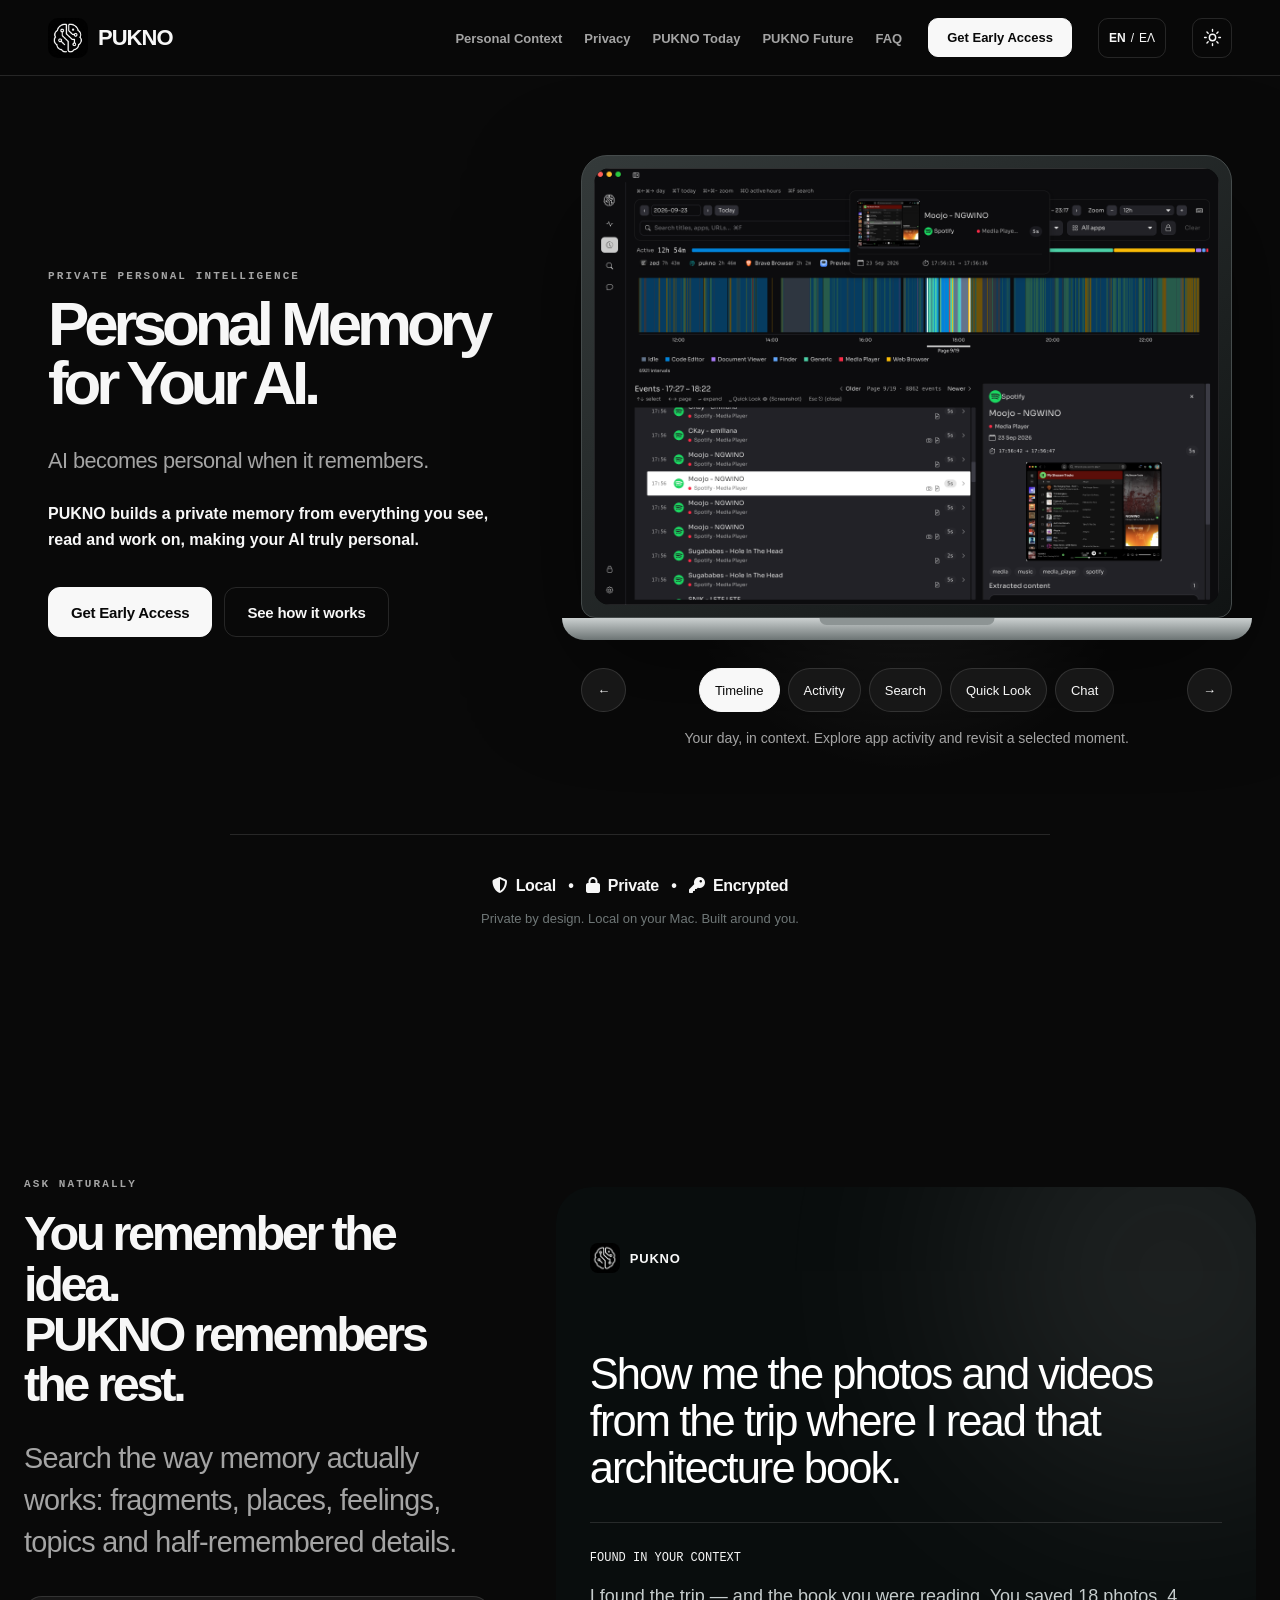
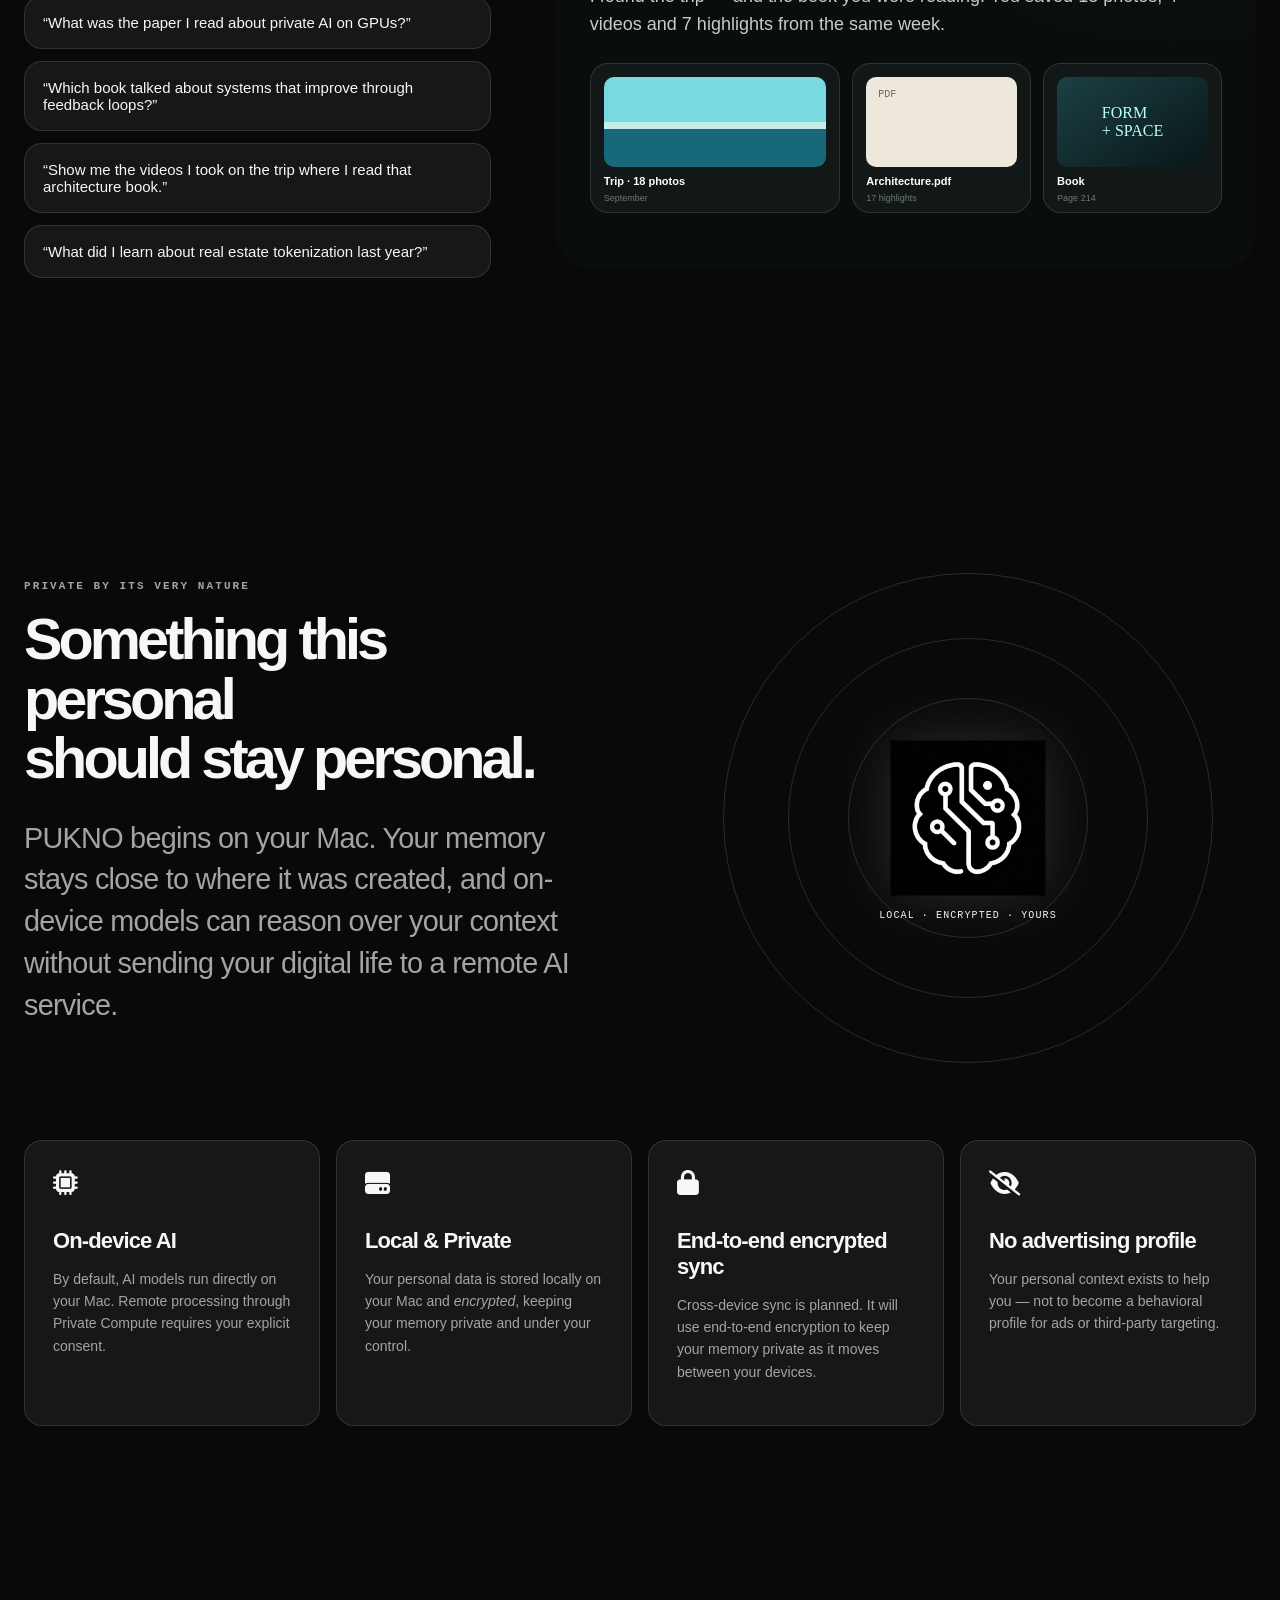
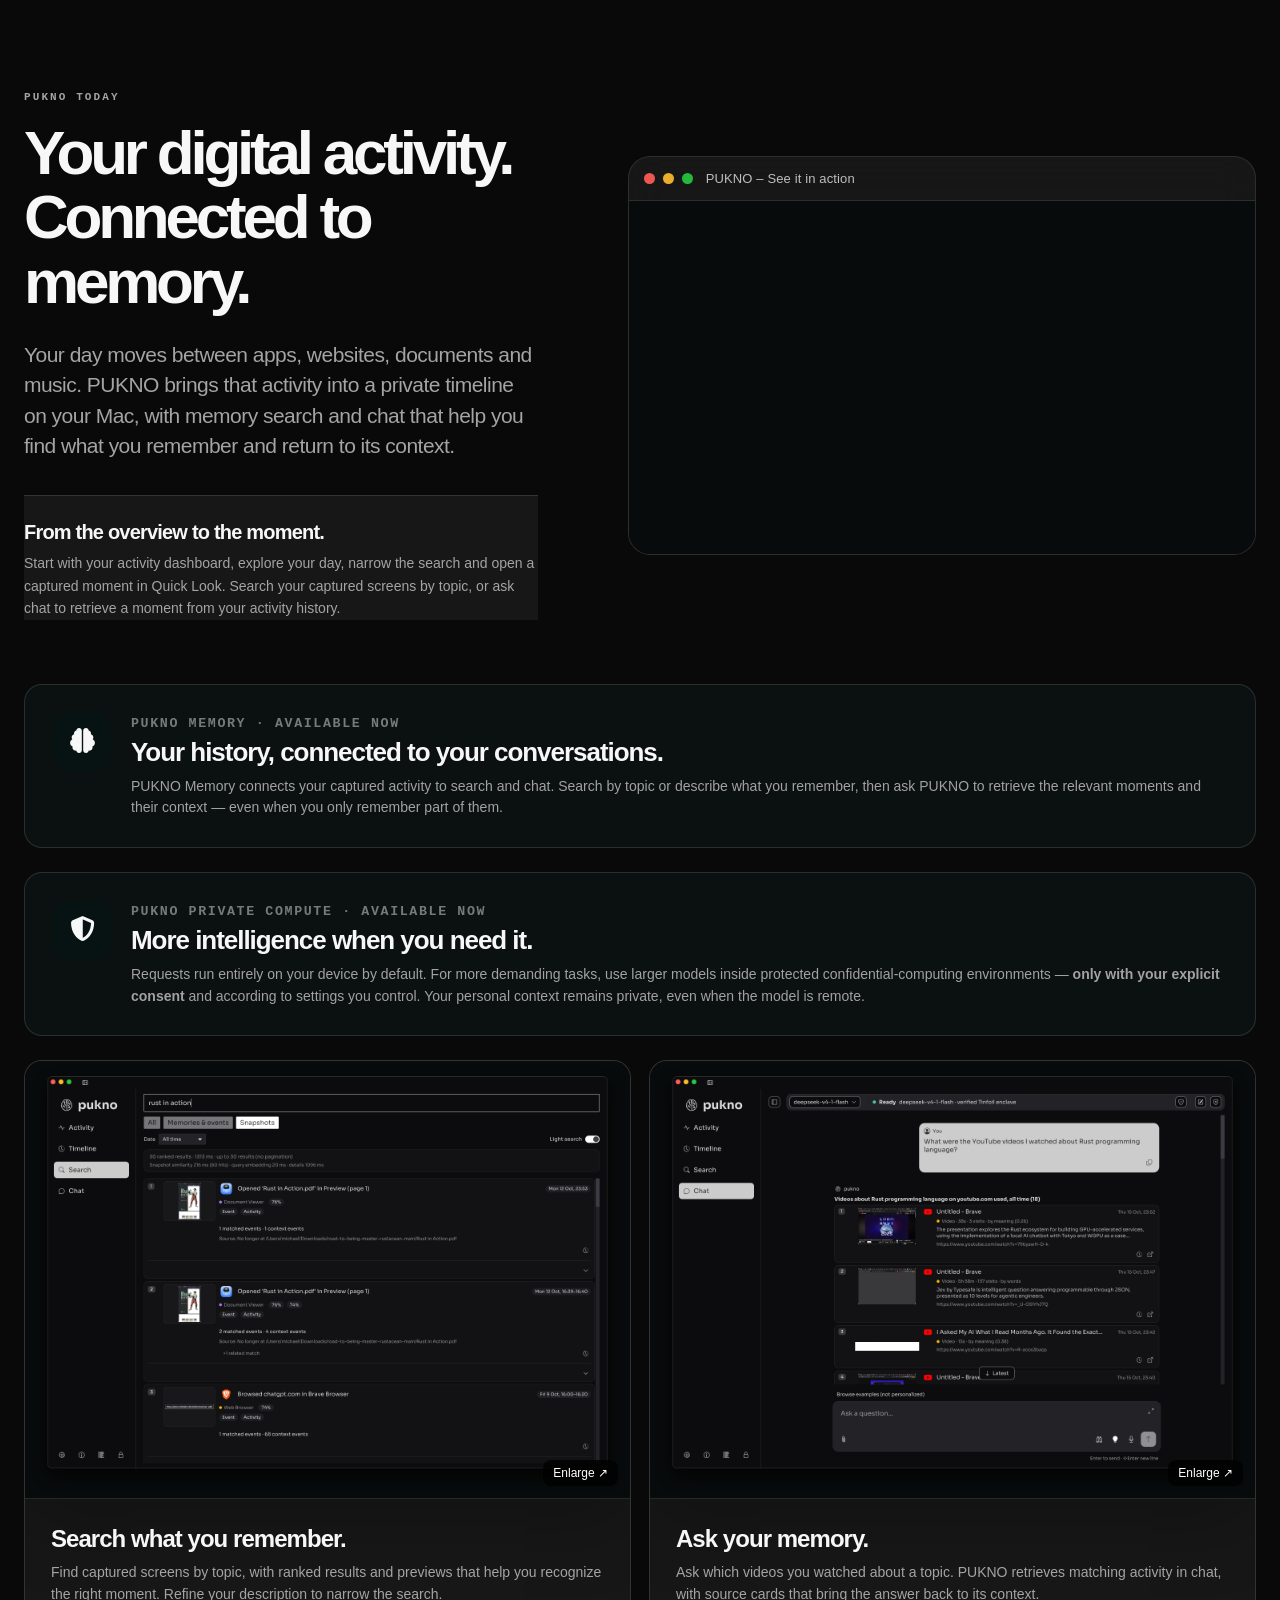
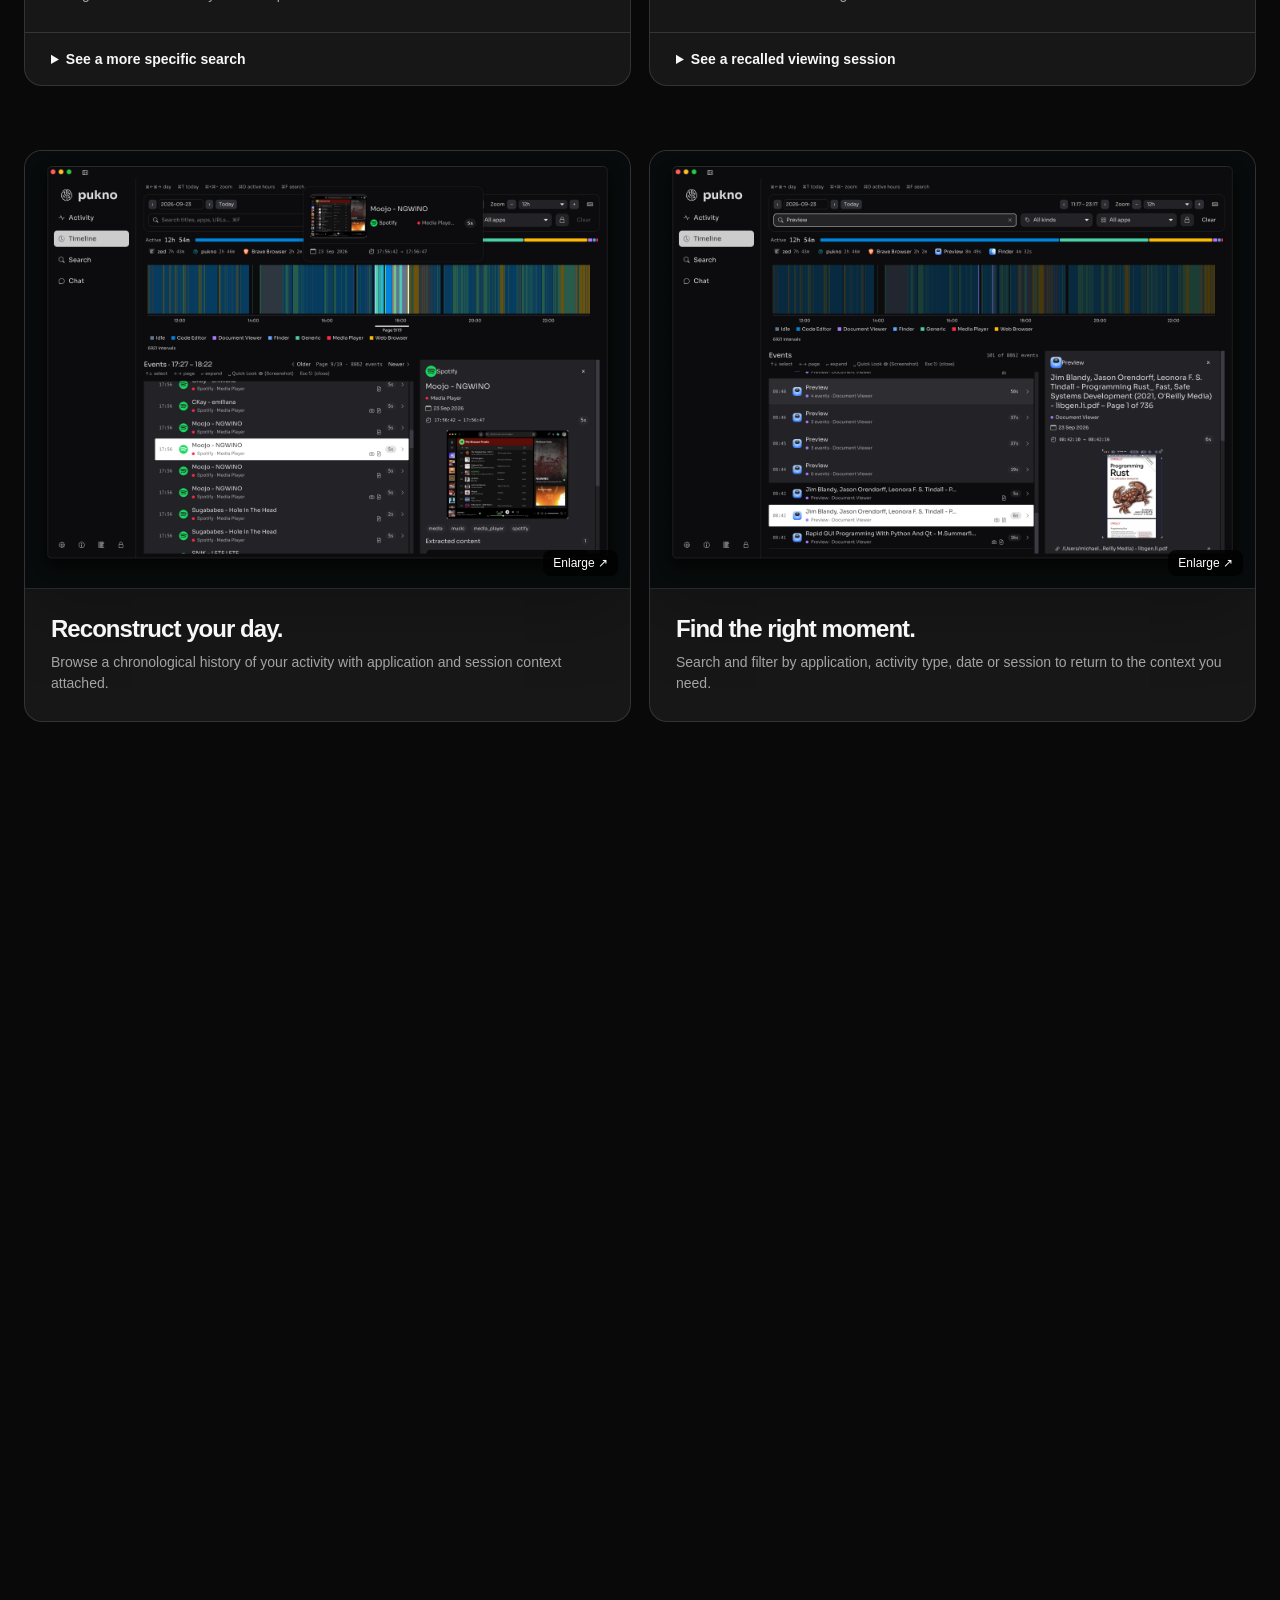
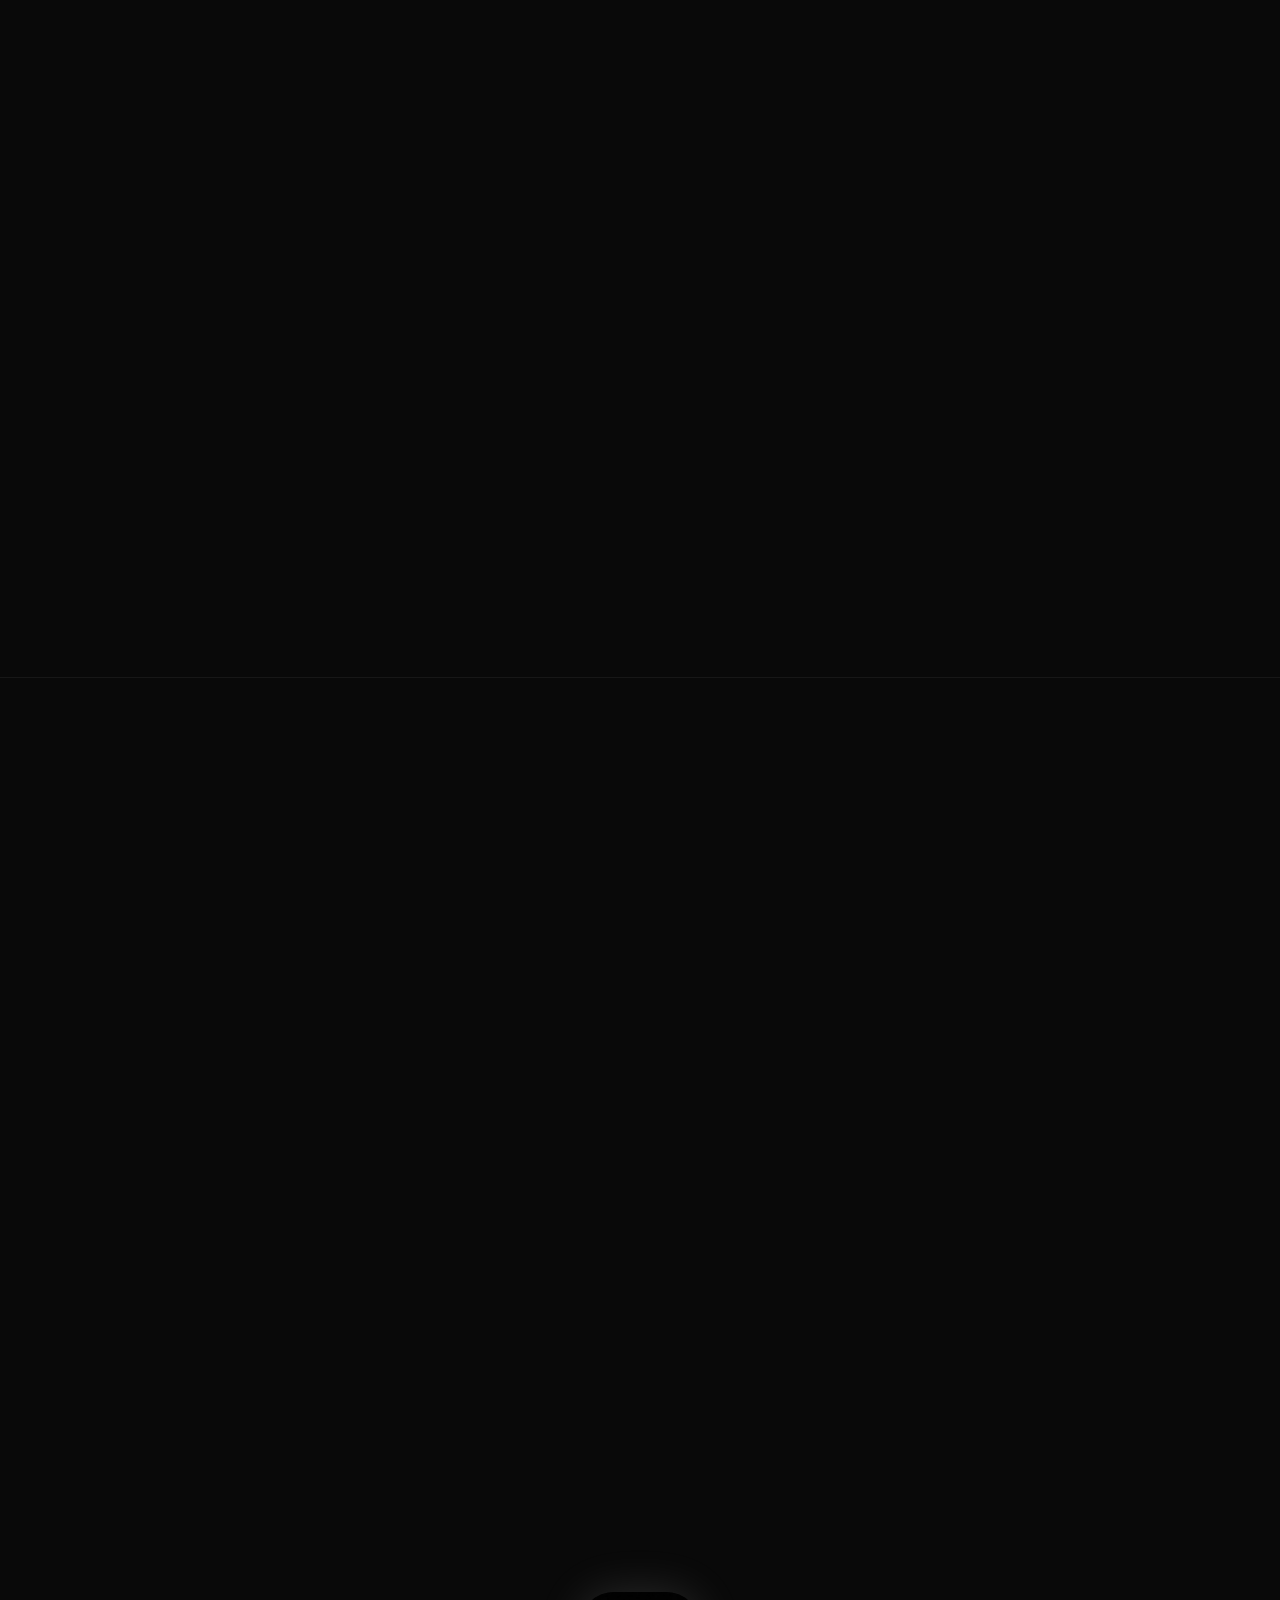
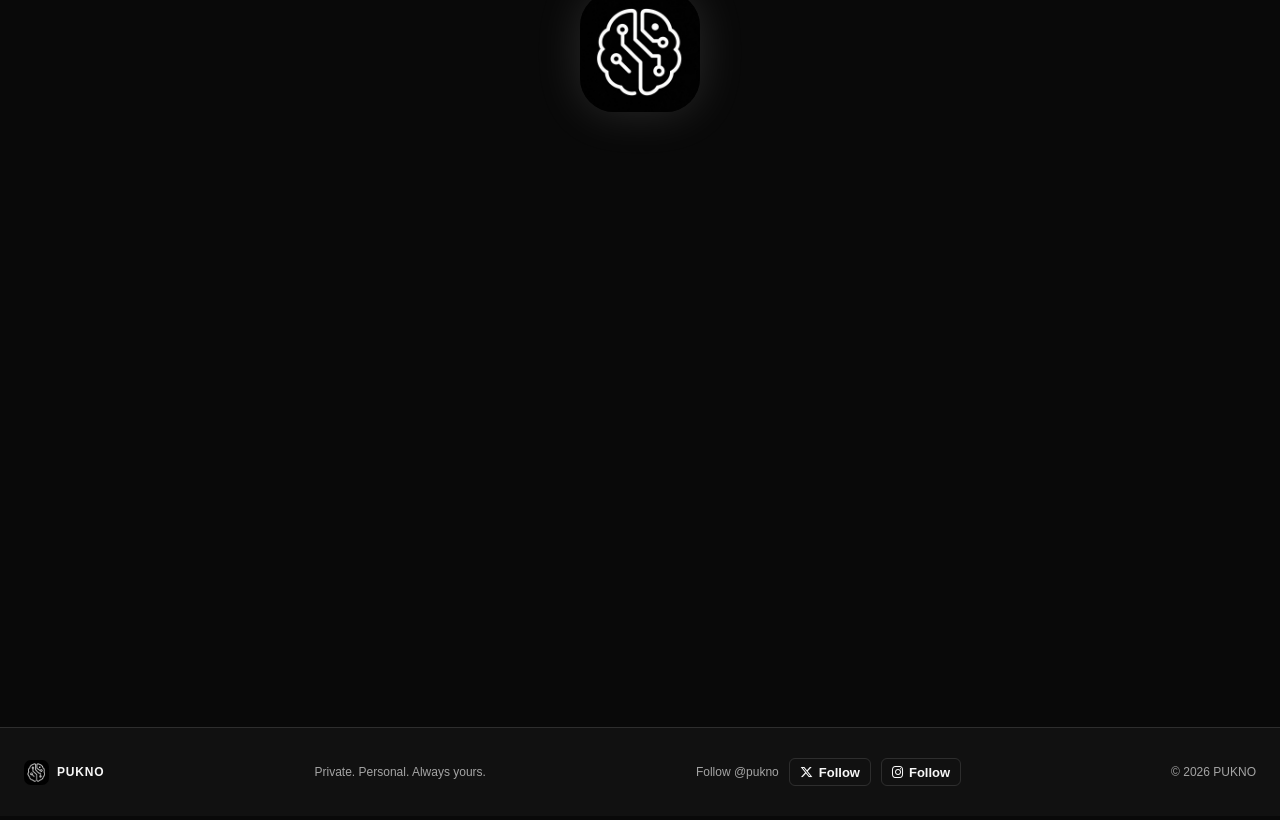
==== commit 31bc23f6: "Fix copy, hero and replace with sidebar closed screenshots" ====
--- a/index.html
+++ b/index.html
@@ -86,13 +86,11 @@
                     </div>
 
                     <!--<div class="eyebrow cyan reveal">Your private, personal context AI assistant · MacOS</div>-->
-                    <h1 class="reveal">Your life.<br><span class="gradient">Remebered.</span></h1>
-
-                    <p class="lead reveal">PUKNO is a private AI memory assistant. <br>
-
-                    </p>
+                    <h1 class="reveal">Personal Memory<br><span class="gradient">for Your AI.</span></h1>
+
+                    <p class="lead reveal">AI becomes personal when it remembers.</p>
                     <p>
-                        <strong>A private memory for everything you see, read and work on. Built for your Mac. Designed to stay yours.</strong>
+                        <strong>PUKNO builds a private memory from everything you see, read and work on, making your AI truly personal.</strong>
                     </p>
                     <!-- <p class="lead reveal">PUKNO is a private personal AI memory agent.<br>
                         <small>A private home for what you do, see, and discover.
@@ -117,7 +115,7 @@
                                 <figure class="hero-slide hero-slide--fill" id="hero-slide-timeline" role="group"
                                     aria-roledescription="slide" aria-label="1 of 5: Timeline"
                                     data-caption="Your day, in context. Explore app activity and revisit a selected moment.">
-                                    <img src="assets/screenshots/darkmode/3_pukno_screen_timeline.png"
+                                    <img src="assets/screenshots/darkmode/3_pukno_screen_timeline_sidebar_closed.png"
                                         alt="PUKNO timeline showing recorded activity and event context"
                                         decoding="async" fetchpriority="high">
                                 </figure>
@@ -125,7 +123,7 @@
                                     aria-roledescription="slide" aria-label="2 of 5: Activity"
                                     data-caption="Activity at a glance. See active time, event counts and your most-used apps."
                                     hidden>
-                                    <img src="assets/screenshots/darkmode/2_pukno_screen_activity.png"
+                                    <img src="assets/screenshots/darkmode/2_pukno_screen_activity_sidebar_closed.png"
                                         alt="PUKNO activity dashboard showing total events, active time and frequently used applications"
                                         decoding="async" loading="lazy">
                                 </figure>
@@ -134,14 +132,14 @@
                                     aria-roledescription="slide" aria-label="3 of 5: Search"
                                     data-caption="Find the right moment. Search your history and narrow it with filters."
                                     hidden>
-                                    <img src="assets/screenshots/darkmode/3_pukno_screen_timeline_search.png"
+                                    <img src="assets/screenshots/darkmode/3_pukno_screen_timeline_search_sidebar_closed.png"
                                         alt="PUKNO timeline search results with activity and date filters"
                                         decoding="async" loading="lazy">
                                 </figure>
                                 <figure class="hero-slide hero-slide--fill" id="hero-slide-quick-look" role="group"
                                     aria-roledescription="slide" aria-label="4 of 5: Quick Look"
                                     data-caption="Revisit the screen. Open a captured screenshot in Quick Look." hidden>
-                                    <img src="assets/screenshots/darkmode/3_pukno_screen_timeline_quicklook.png"
+                                    <img src="assets/screenshots/darkmode/3_pukno_screen_timeline_search_quicklook_sidebar_closed.png"
                                         alt="PUKNO Quick Look displaying a captured screenshot" decoding="async"
                                         loading="lazy">
                                 </figure>
@@ -149,7 +147,7 @@
                                     aria-roledescription="slide" aria-label="5 of 5: Chat"
                                     data-caption="A space for local AI. Choose a model and keep conversations alongside your activity."
                                     hidden>
-                                    <img src="assets/screenshots/darkmode/5_pukno_screen_chat_timeline.png"
+                                    <img src="assets/screenshots/darkmode/5_pukno_screen_chat_timeline_sidebar_closed.png"
                                         alt="PUKNO chat discussing timeline activity"
                                         decoding="async" loading="lazy">
                                 </figure>
--- a/assets/site.css
+++ b/assets/site.css
@@ -4155,13 +4155,16 @@
 .hero h1 { font-weight: 800; letter-spacing: -.082em; line-height: .96; }
 .hero .lead { font-weight: 400; letter-spacing: -.025em; }
 .hero-copy > p, .hero-copy > .reveal p { color: var(--mono-muted); line-height: 1.65; }
+
 .hero-copy > p strong { color: var(--mono-ink); font-weight: 650; }
 .hero-sub, [data-theme="light"] .hero-sub { color: var(--mono-ink); }
 .hero-details { border-top: 1px solid var(--mono-border); color: var(--mono-muted); }
 .hero-logo { box-shadow: none; }
 @media (min-width: 981px) {
     .hero--split .hero-layout { grid-template-columns: minmax(0, .88fr) minmax(0, 1.22fr); align-items: center; gap: clamp(45px, 5vw, 85px); }
-    .hero--split h1 { font-size: clamp(61px, 6.3vw, 104px); }
+    .hero--split .hero-copy { container-type: inline-size; }
+    .hero--split h1 { font-size: min(93.5px, 13.2cqw); white-space: nowrap; }
+    html[lang="el"] .hero--split h1 { font-size: min(67.1px, 12.1cqw); }
     .hero--split .lead { font-size: clamp(19px, 1.7vw, 23px); }
 }
 /* Product screenshots remain the original local assets; only their framing changes. */
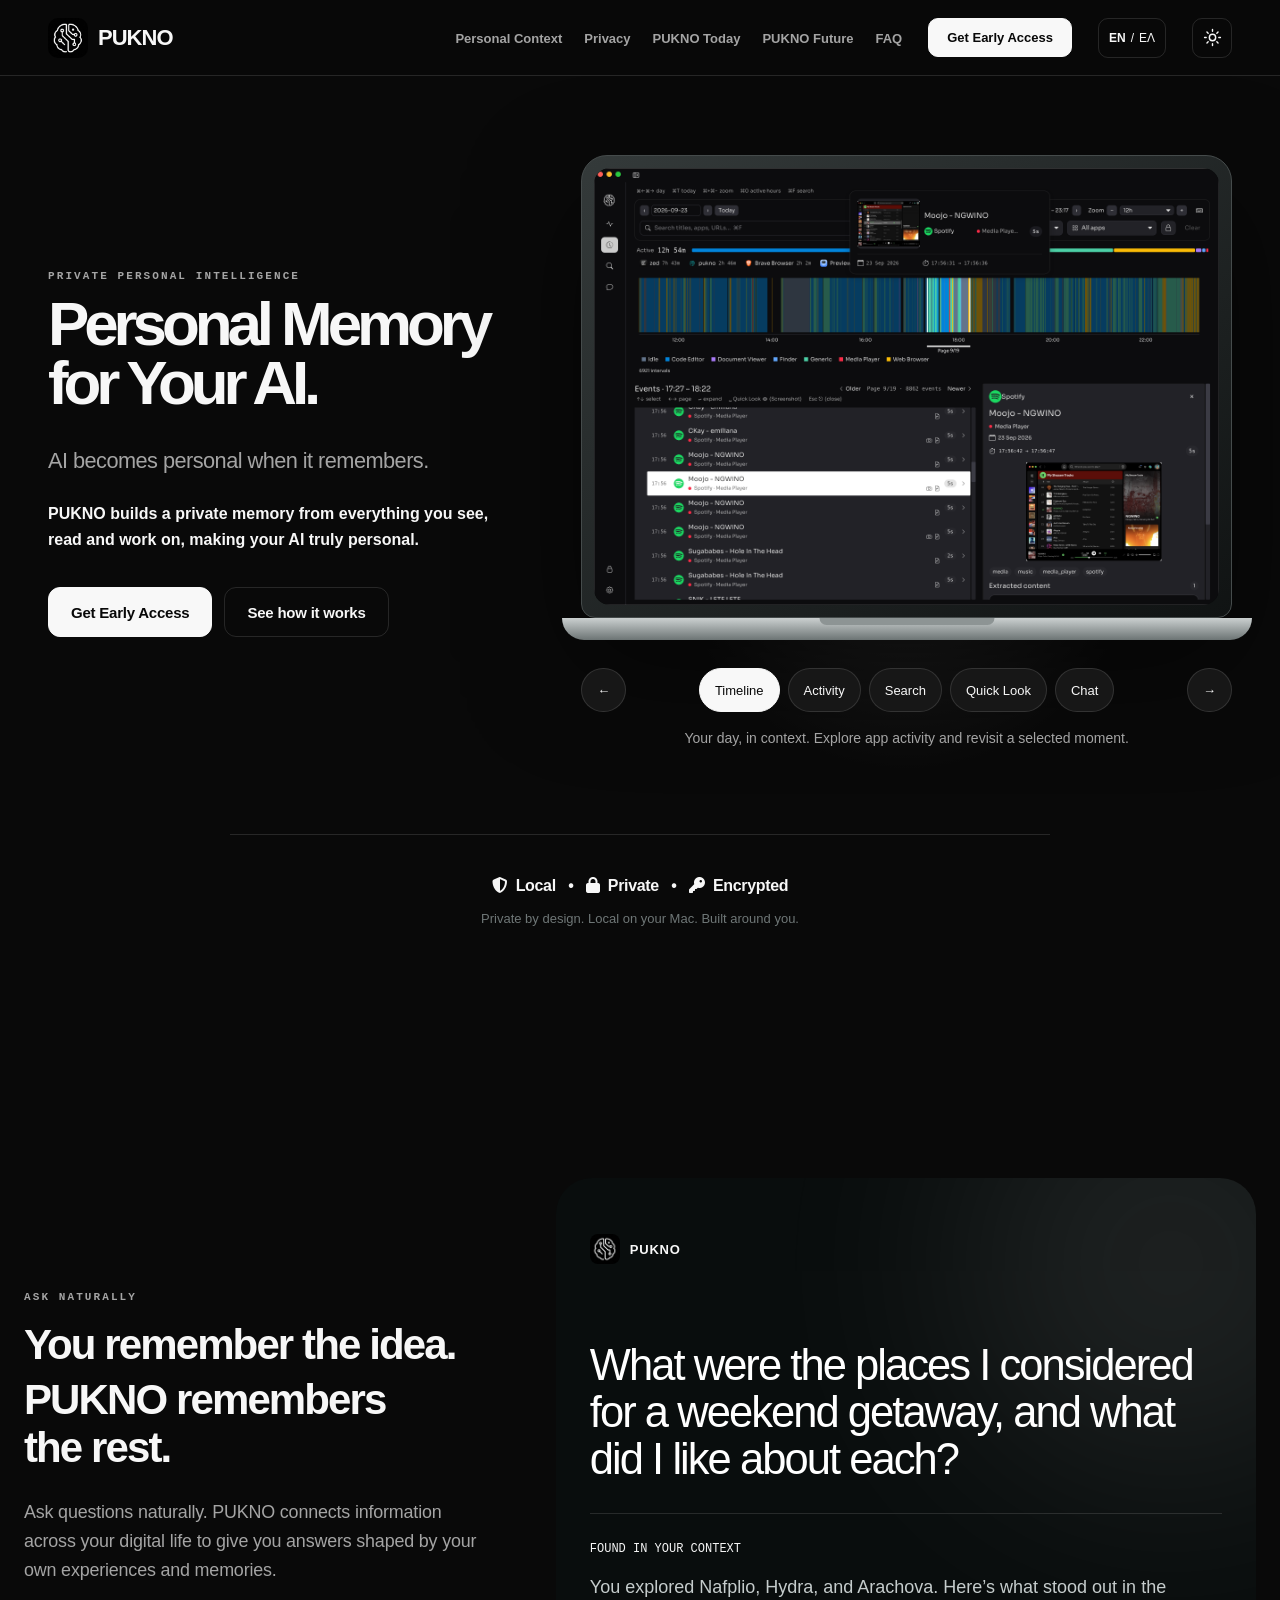
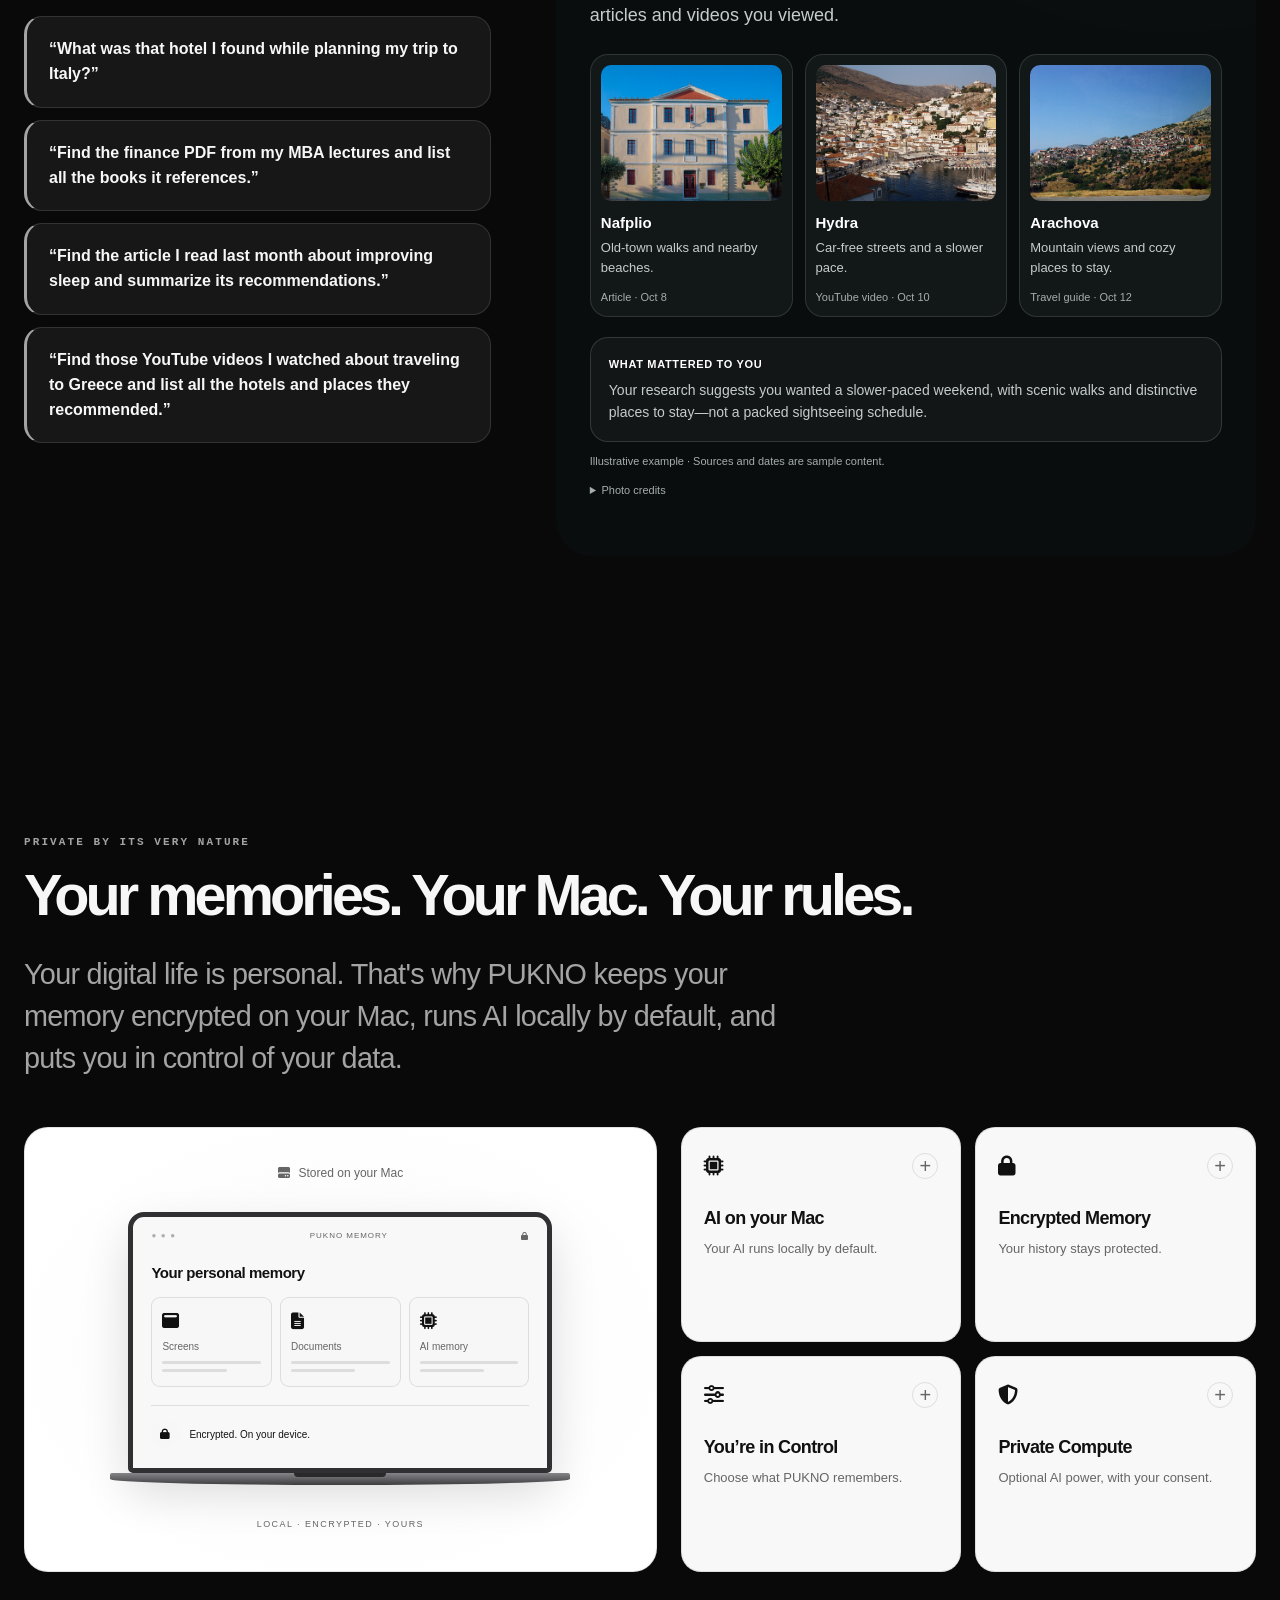
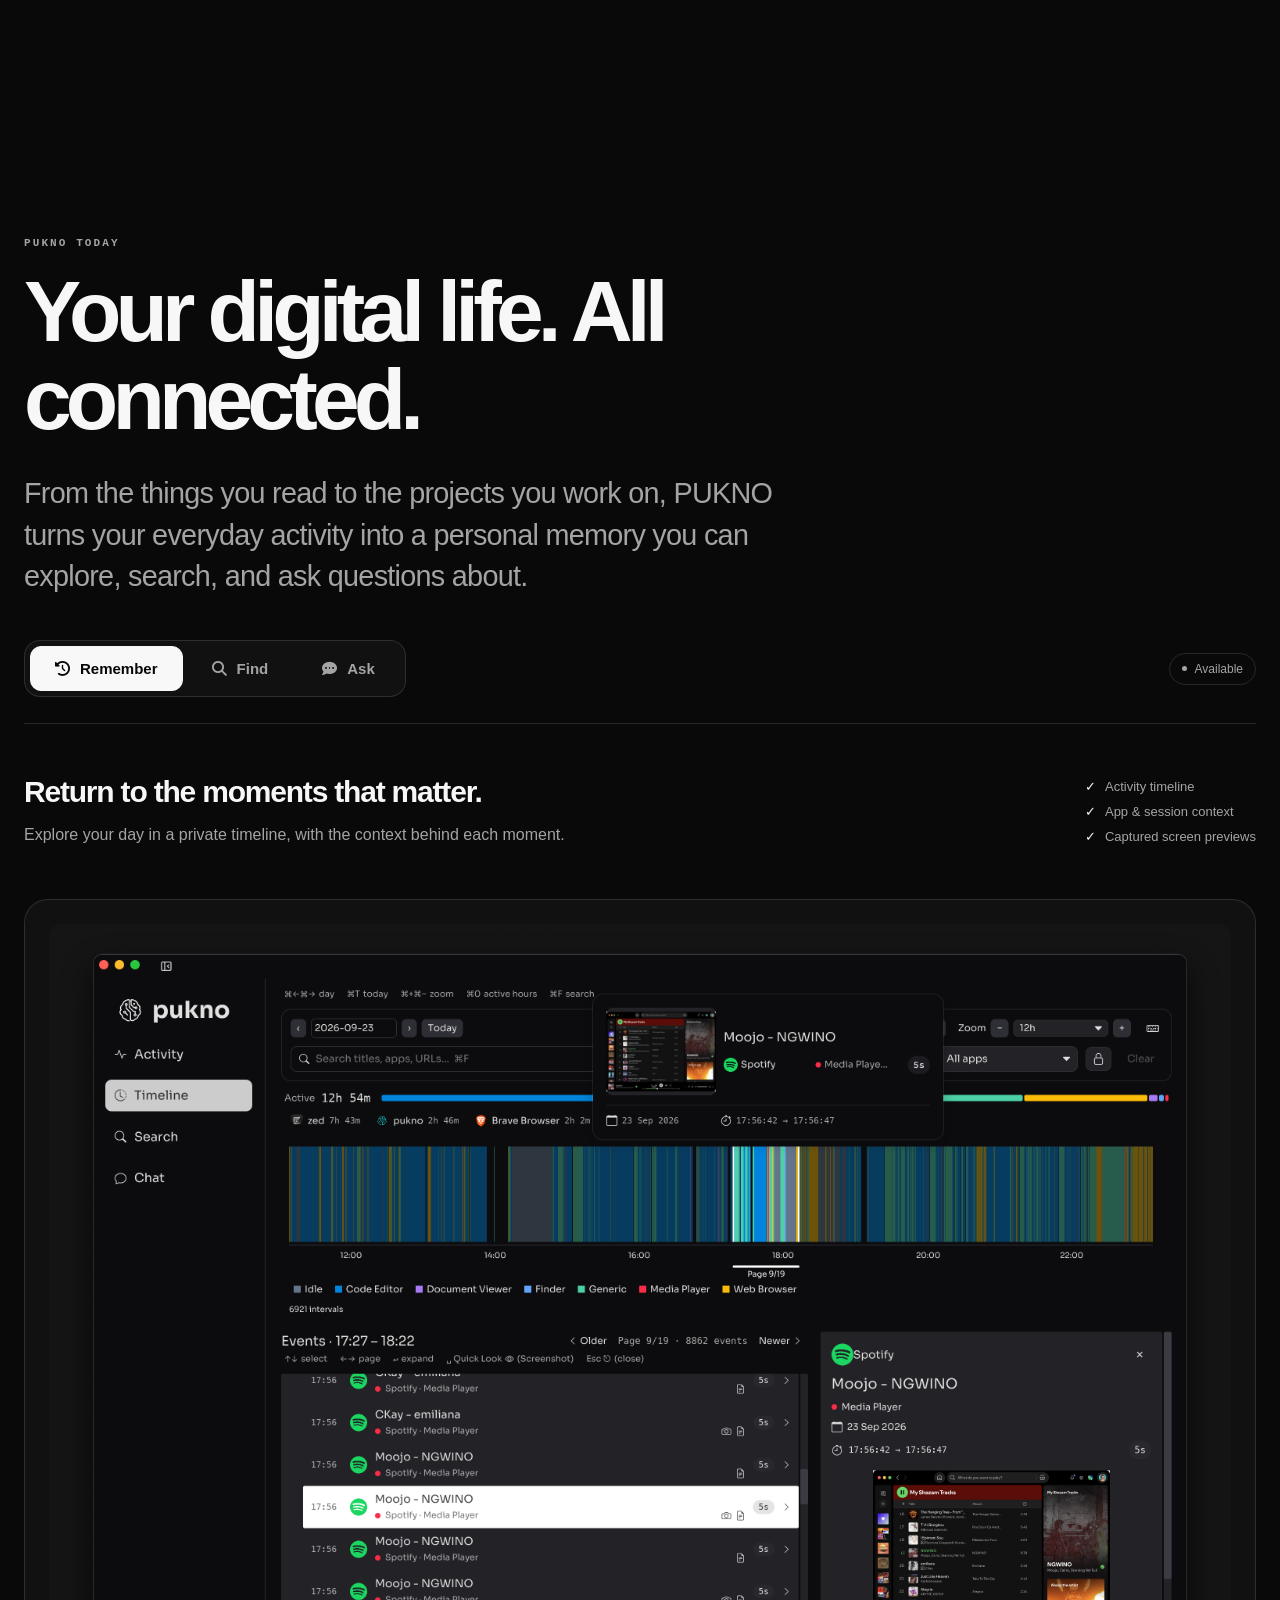
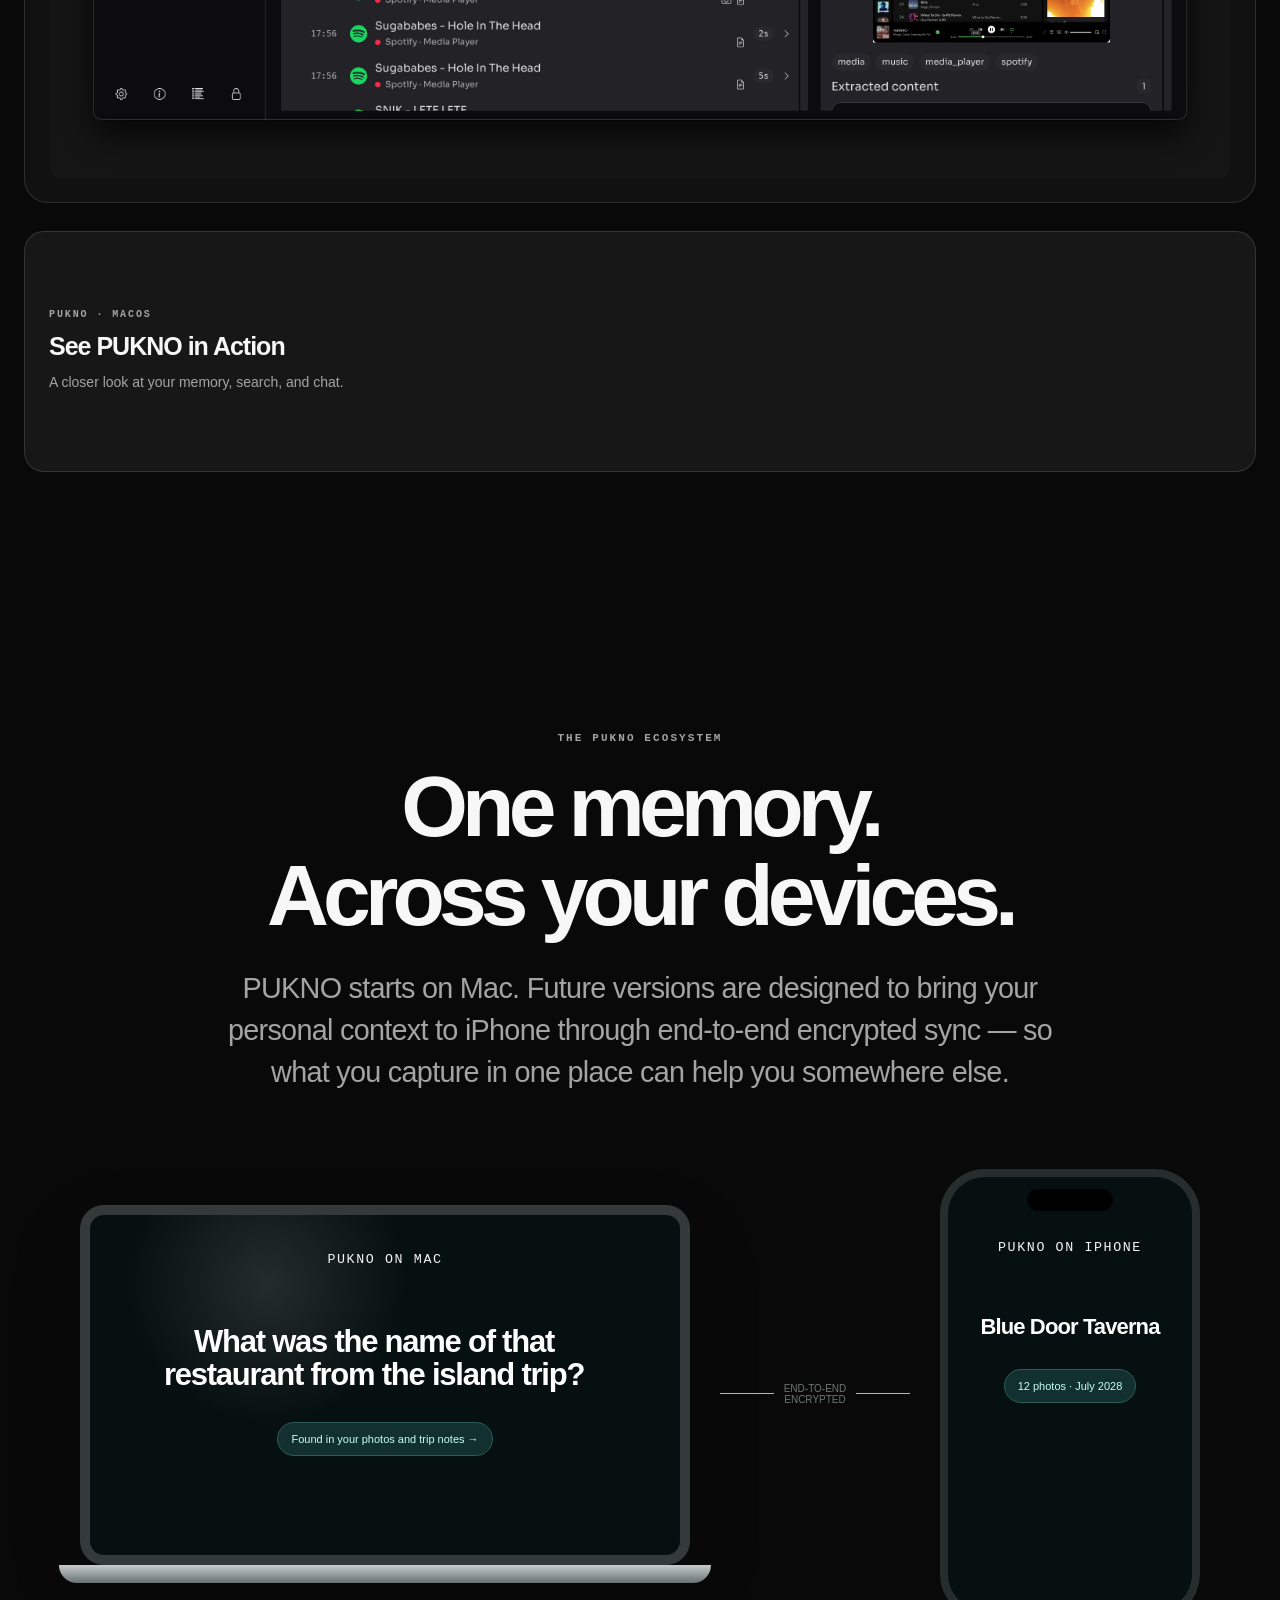
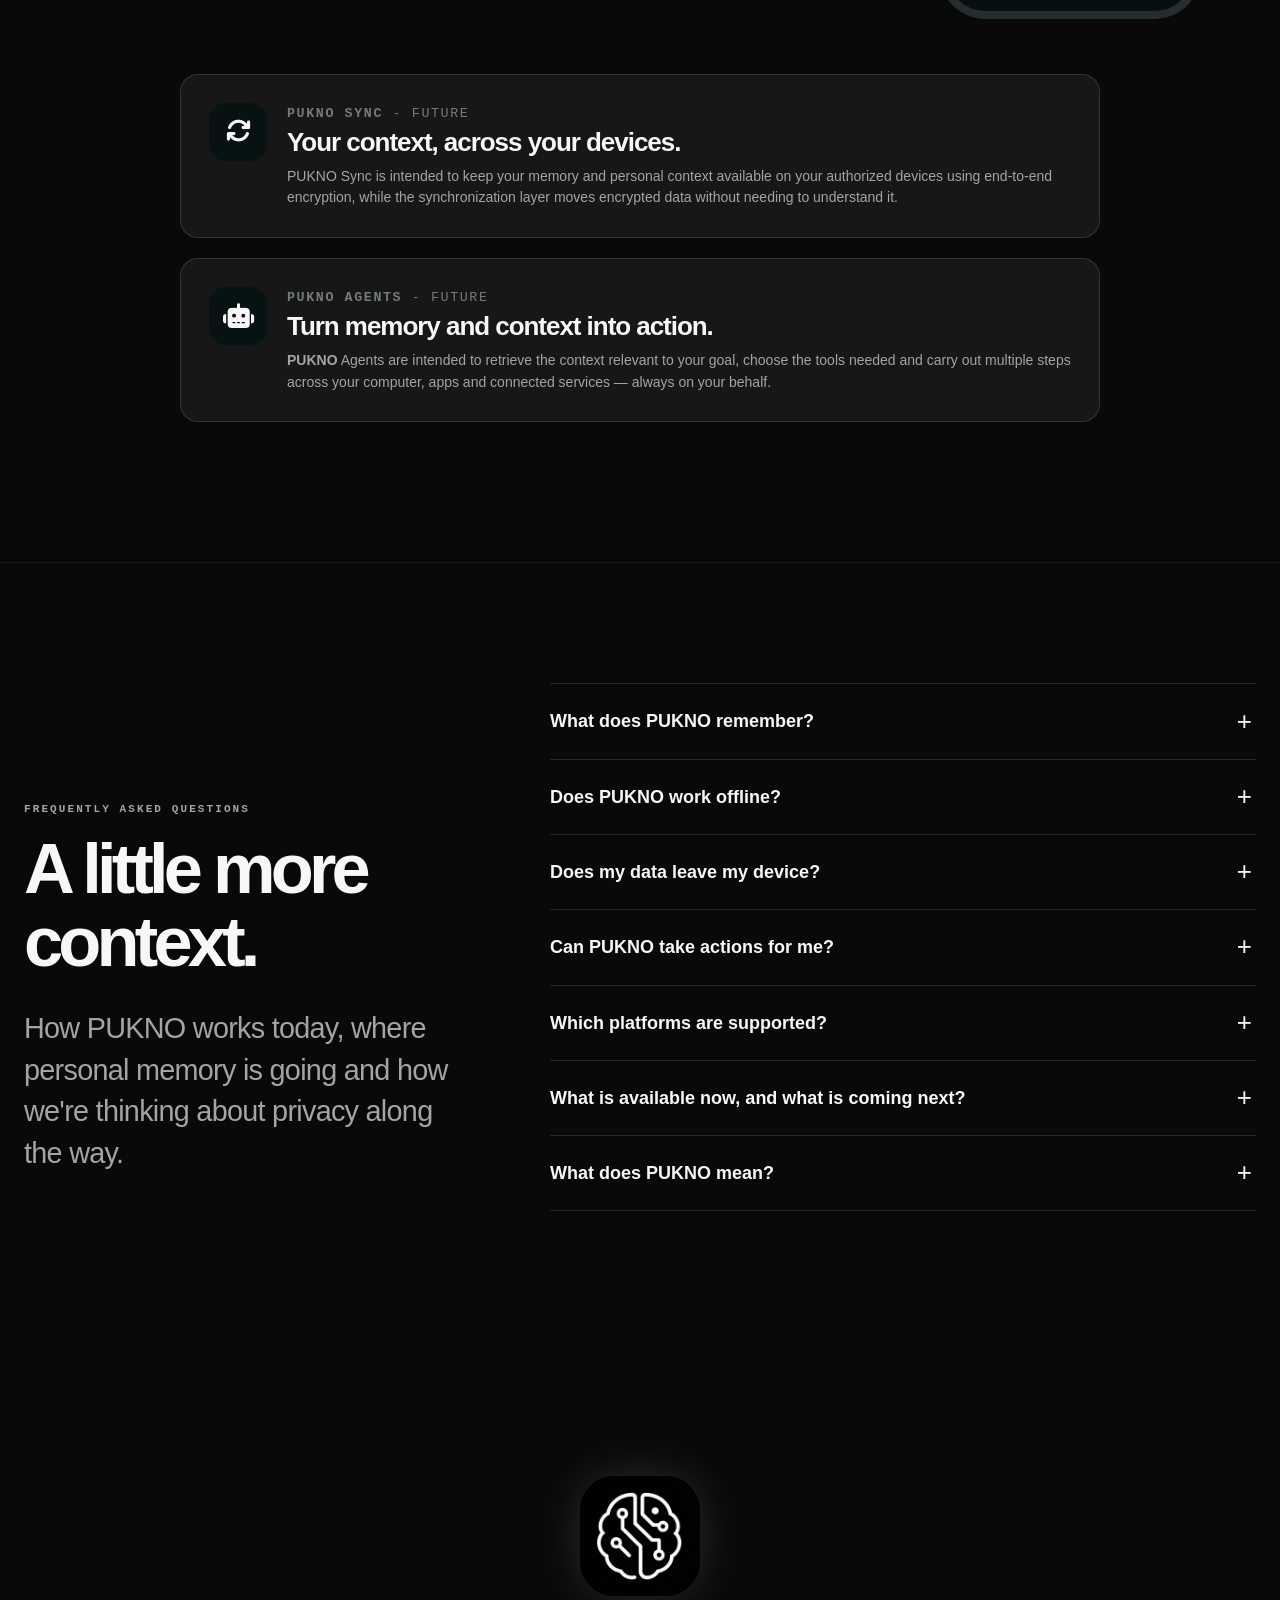
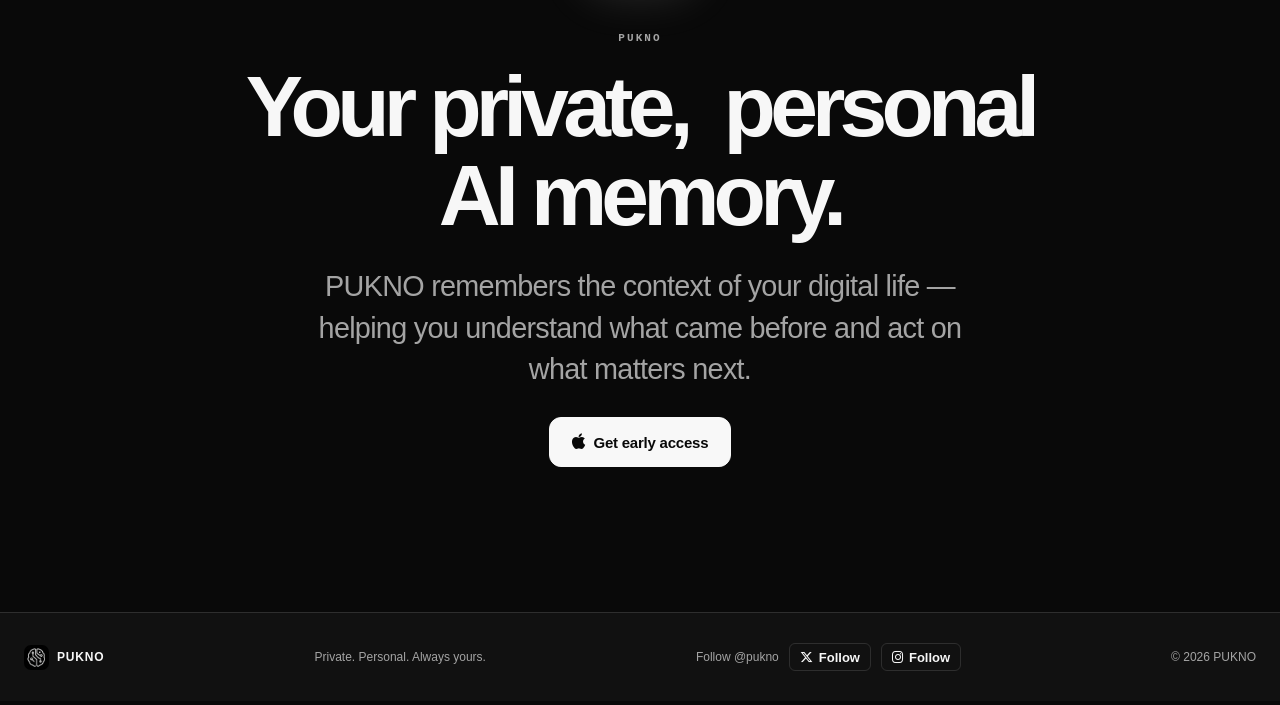
==== commit 5108b33c: "Improvements in all sections" ====
--- a/index.html
+++ b/index.html
@@ -532,37 +532,57 @@
                 <div class="ask-wrap">
                     <div>
                         <div class="eyebrow reveal">Ask naturally</div>
-                        <h2 class="display reveal">You remember the idea.<br>PUKNO remembers the rest.</h2>
-                        <p class="lead reveal">Search the way memory actually works: fragments, places, feelings, topics
-                            and half-remembered details.</p>
+                        <h2 class="display reveal"><span>You remember the idea.</span><span>PUKNO remembers the rest.</span></h2>
+                        <p class="lead reveal">Ask questions naturally. PUKNO connects information across your digital life to give you answers shaped by your own experiences and memories.</p>
                         <div class="ask-list reveal">
-                            <div>“What was the paper I read about private AI on GPUs?”</div>
-                            <div>“Which book talked about systems that improve through feedback loops?”</div>
-                            <div>“Show me the videos I took on the trip where I read that architecture book.”</div>
-                            <div>“What did I learn about real estate tokenization last year?”</div>
+                            <div>“What was that hotel I found while planning my trip to Italy?”</div>
+                            <div>“Find the finance PDF from my MBA lectures and list all the books it references.”</div>
+                            <div>“Find the article I read last month about improving sleep and summarize its recommendations.”</div>
+                            <div>“Find those YouTube videos I watched about traveling to Greece and list all the hotels and places they recommended.”</div>
                         </div>
                     </div>
                     <div class="phone-card reveal">
                         <div class="assistant-mark"><img
                                 src="assets/pukno-logo-darkmode.JPG" data-dark-src="assets/pukno-logo-darkmode.JPG" data-light-src="assets/pukno-logo-lightmode.JPG"
                                 alt="">PUKNO</div>
-                        <div class="bigq">Show me the photos and videos from the trip where I read that architecture
-                            book.</div>
+                        <div class="bigq">What were the places I considered for a weekend getaway, and what did I like about each?</div>
                         <div class="response">
                             <div class="response-label">FOUND IN YOUR CONTEXT</div>
-                            <p>I found the trip — and the book you were reading. You saved 18 photos, 4 videos and 7
-                                highlights from the same week.</p>
-                            <div class="result-strip">
-                                <div class="result">
-                                    <div class="rvis"></div><b>Trip · 18 photos</b><small>September</small>
-                                </div>
-                                <div class="result">
-                                    <div class="rvis"></div><b>Architecture.pdf</b><small>17 highlights</small>
-                                </div>
-                                <div class="result">
-                                    <div class="rvis">FORM<br>+ SPACE</div><b>Book</b><small>Page 214</small>
-                                </div>
-                            </div>
+                            <p>You explored Nafplio, Hydra, and Arachova. Here’s what stood out in the articles and videos you viewed.</p>
+                            <div class="destination-results">
+                                <article class="destination-card">
+                                    <img src="assets/destinations/nafplio.jpg" alt="Nafplio Town Hall in the old town" width="960" height="640" loading="lazy" decoding="async">
+                                    <h3>Nafplio</h3>
+                                    <p>Old-town walks and nearby beaches.</p>
+                                    <small>Article · Oct 8</small>
+                                </article>
+                                <article class="destination-card">
+                                    <img src="assets/destinations/hydra.jpg" alt="Hydra town and harbor" width="960" height="634" loading="lazy" decoding="async">
+                                    <h3>Hydra</h3>
+                                    <p>Car-free streets and a slower pace.</p>
+                                    <small>YouTube video · Oct 10</small>
+                                </article>
+                                <article class="destination-card">
+                                    <img src="assets/destinations/arachova.jpg" alt="Arachova village on a mountainside" width="960" height="638" loading="lazy" decoding="async">
+                                    <h3>Arachova</h3>
+                                    <p>Mountain views and cozy places to stay.</p>
+                                    <small>Travel guide · Oct 12</small>
+                                </article>
+                            </div>
+                            <aside class="destination-insight">
+                                <h3>WHAT MATTERED TO YOU</h3>
+                                <p>Your research suggests you wanted a slower-paced weekend, with scenic walks and distinctive places to stay—not a packed sightseeing schedule.</p>
+                            </aside>
+                            <p class="destination-demo">Illustrative example · Sources and dates are sample content.</p>
+                            <details class="destination-credits">
+                                <summary>Photo credits</summary>
+                                <p>Wikimedia Commons thumbnails, cropped to fit. Photo licenses apply to the images only.</p>
+                                <ul>
+                                    <li><a href="https://commons.wikimedia.org/wiki/File:Δημαρχείο_Ναυπλίου,_Nafplio_Town_Hall.jpg">Nafplio Town Hall — Apaleutos25</a> · <a href="https://creativecommons.org/licenses/by-sa/4.0/">CC BY-SA 4.0</a></li>
+                                    <li><a href="https://commons.wikimedia.org/wiki/File:Hydra_town_01.jpg">Hydra town — Herbert Ortner, Vienna, Austria</a> · <a href="https://creativecommons.org/licenses/by/3.0/">CC BY 3.0</a></li>
+                                    <li><a href="https://commons.wikimedia.org/wiki/File:GR-arachova.jpg">Arachova — User: Bgabel at wikivoyage shared</a> · <a href="https://creativecommons.org/licenses/by-sa/3.0/">CC BY-SA 3.0</a></li>
+                                </ul>
+                            </details>
                         </div>
                     </div>
                 </div>
@@ -604,241 +624,93 @@
 -->
         <!-- End disabled section: Long-term memory timeline. -->
 
-        <section class="section dark privacy" id="privacy">
+        <section class="section dark privacy" id="privacy" aria-labelledby="privacy-heading">
             <div class="container">
-                <div class="privacy-grid">
-                    <div>
-                        <div class="eyebrow cyan reveal">Private by its very nature</div>
-                        <h2 class="display reveal">Something this personal<br>should stay personal.</h2>
-                        <p class="lead reveal">PUKNO begins on your Mac. Your memory stays close to where it was
-                            created, and on-device models can reason over your context without sending your digital life
-                            to a remote AI service.</p>
-                    </div>
-                    <div class="privacy-visual reveal">
-                        <div class="ring r1"></div>
-                        <div class="ring r2"></div>
-                        <div class="ring r3"></div>
-                        <div class="core"><img src="assets/pukno-logo-darkmode.JPG" data-dark-src="assets/pukno-logo-darkmode.JPG" data-light-src="assets/pukno-logo-lightmode.JPG" alt=""><span>LOCAL · ENCRYPTED · YOURS</span>
-                        </div>
-                    </div>
-                </div>
-                <div class="privacy3">
-                    <article class="pcard reveal">
-                        <div class="icon"><i class="fa-solid fa-microchip"></i></div>
-                        <h3>On-device AI</h3>
-                        <p>By default, AI models run directly on your Mac. Remote processing through Private Compute
-                            requires your explicit consent.</p>
-                    </article>
-                    <article class="pcard reveal">
-                        <div class="icon"><i class="fa-solid fa-hard-drive"></i></div>
-                        <h3>Local &amp; Private</h3>
-                        <p>Your personal data is stored locally on your Mac and <i>encrypted</i>, keeping your memory
-                            private and under your control.</p>
-                    </article>
-                    <article class="pcard reveal">
-                        <div class="icon"><i class="fa-solid fa-lock"></i></div>
-                        <h3>End-to-end encrypted sync</h3>
-                        <p>Cross-device sync is planned. It will use end-to-end encryption to keep your memory private
-                            as it moves between your devices.</p>
-                    </article>
-                    <article class="pcard reveal">
-                        <div class="icon"><i class="fa-solid fa-eye-slash"></i></div>
-                        <h3>No advertising profile</h3>
-                        <p>Your personal context exists to help you — not to become a behavioral profile for ads or
-                            third-party targeting.</p>
-                    </article>
+                <div class="privacy-heading">
+                    <div class="eyebrow cyan reveal">Private by its very nature</div>
+                    <h2 class="display reveal" id="privacy-heading">Your memories. Your Mac. Your rules.</h2>
+                    <p class="lead reveal">Your digital life is personal. That's why PUKNO keeps your memory encrypted on your Mac, runs AI locally by default, and puts you in control of your data.</p>
+                </div>
+                <div class="privacy-layout">
+                    <div class="privacy-mac-stage" role="img" aria-label="Illustration of screens, documents, and AI memory encrypted inside your Mac">
+                        <div class="privacy-local" aria-hidden="true"><i class="fa-solid fa-hard-drive"></i> Stored on your Mac</div>
+                        <div class="privacy-mac" aria-hidden="true">
+                            <div class="privacy-mac-screen">
+                                <div class="privacy-window-bar"><span>● ● ●</span><span>PUKNO MEMORY</span><i class="fa-solid fa-lock"></i></div>
+                                <div class="privacy-memory-title">Your personal memory</div>
+                                <div class="privacy-memory-items"><div class="privacy-memory-item"><i class="fa-solid fa-window-maximize"></i><span>Screens</span><b></b><b></b></div><div class="privacy-memory-item"><i class="fa-solid fa-file-lines"></i><span>Documents</span><b></b><b></b></div><div class="privacy-memory-item"><i class="fa-solid fa-microchip"></i><span>AI memory</span><b></b><b></b></div></div>
+                                <div class="privacy-vault"><span><i class="fa-solid fa-lock"></i></span><strong>Encrypted. On your device.</strong></div>
+                            </div>
+                            <div class="privacy-mac-base"></div>
+                        </div>
+                        <div class="privacy-device-caption" aria-hidden="true">LOCAL · ENCRYPTED · YOURS</div>
+                    </div>
+                    <div class="privacy-cards">
+                        <button class="privacy-card" type="button" id="privacy-trigger-0" aria-expanded="false" aria-controls="privacy-detail-0" data-privacy-card>
+                            <span class="privacy-card-top"><i class="fa-solid fa-microchip" aria-hidden="true"></i><span class="privacy-plus" aria-hidden="true">+</span></span>
+                            <span class="privacy-card-title">AI on your Mac</span>
+                            <span class="privacy-card-summary">Your AI runs locally by default.</span>
+                        </button>
+                        <button class="privacy-card" type="button" id="privacy-trigger-1" aria-expanded="false" aria-controls="privacy-detail-1" data-privacy-card>
+                            <span class="privacy-card-top"><i class="fa-solid fa-lock" aria-hidden="true"></i><span class="privacy-plus" aria-hidden="true">+</span></span>
+                            <span class="privacy-card-title">Encrypted Memory</span>
+                            <span class="privacy-card-summary">Your history stays protected.</span>
+                        </button>
+                        <button class="privacy-card" type="button" id="privacy-trigger-2" aria-expanded="false" aria-controls="privacy-detail-2" data-privacy-card>
+                            <span class="privacy-card-top"><i class="fa-solid fa-sliders" aria-hidden="true"></i><span class="privacy-plus" aria-hidden="true">+</span></span>
+                            <span class="privacy-card-title">You’re in Control</span>
+                            <span class="privacy-card-summary">Choose what PUKNO remembers.</span>
+                        </button>
+                        <button class="privacy-card" type="button" id="privacy-trigger-3" aria-expanded="false" aria-controls="privacy-detail-3" data-privacy-card>
+                            <span class="privacy-card-top"><i class="fa-solid fa-shield-halved" aria-hidden="true"></i><span class="privacy-plus" aria-hidden="true">+</span></span>
+                            <span class="privacy-card-title">Private Compute</span>
+                            <span class="privacy-card-summary">Optional AI power, with your consent.</span>
+                        </button>
+                    </div>
+                </div>
+                <div class="privacy-details">
+                    <div class="privacy-detail" id="privacy-detail-0" role="region" aria-labelledby="privacy-trigger-0" hidden>
+                        <div class="privacy-detail-inner"><span class="privacy-detail-icon" aria-hidden="true"><i class="fa-solid fa-microchip"></i></span><div><h3>AI on your Mac</h3><p>On-device AI models work with your personal context directly on your Mac. By default, your questions and memories stay on your device instead of being sent to a remote AI service.</p></div></div>
+                    </div>
+                    <div class="privacy-detail" id="privacy-detail-1" role="region" aria-labelledby="privacy-trigger-1" hidden>
+                        <div class="privacy-detail-inner"><span class="privacy-detail-icon" aria-hidden="true"><i class="fa-solid fa-lock"></i></span><div><h3>Encrypted Memory</h3><p>Your personal history is stored locally and encrypted on your Mac. Your screens, documents, and the context that makes your memory useful stay protected, close to where they were created.</p></div></div>
+                    </div>
+                    <div class="privacy-detail" id="privacy-detail-2" role="region" aria-labelledby="privacy-trigger-2" hidden>
+                        <div class="privacy-detail-inner"><span class="privacy-detail-icon" aria-hidden="true"><i class="fa-solid fa-sliders"></i></span><div><h3>You’re in Control</h3><p>You decide what becomes part of your personal memory. Use PUKNO’s privacy settings to control what it remembers, keeping your personal context on your terms.</p></div></div>
+                    </div>
+                    <div class="privacy-detail" id="privacy-detail-3" role="region" aria-labelledby="privacy-trigger-3" hidden>
+                        <div class="privacy-detail-inner"><span class="privacy-detail-icon" aria-hidden="true"><i class="fa-solid fa-shield-halved"></i></span><div><h3>Private Compute</h3><p>Private Compute is planned for tasks that need larger AI models. Remote processing will be optional and require your explicit consent, using protected confidential-computing environments. Local AI remains the default.</p></div></div>
+                    </div>
                 </div>
             </div>
         </section>
 
-        <section class="section dark today" id="product">
+        <section class="section dark today" id="product" aria-labelledby="today-heading">
             <div class="container">
-                <div class="today-hero">
-                    <div class="today-copy">
-                        <div class="eyebrow cyan reveal">PUKNO today</div>
-                        <h2 class="display reveal">Your digital activity.<br><span class="gradient">Connected to memory.</span></h2>
-                        <p class="lead reveal">Your day moves between apps, websites, documents and music. PUKNO
-                            brings that activity into a private timeline on your Mac, with memory search and chat
-                            that help you find what you remember and return to its context.</p>
-                        <div class="today-highlight reveal">
-                            <h3>From the overview to the moment.</h3>
-                            <p>Start with your activity dashboard, explore your day, narrow the search and open a
-                                captured moment in Quick Look. Search your captured screens by topic, or ask chat
-                                to retrieve a moment from your activity history.</p>
-                        </div>
-                    </div>
-
-                    <div class="today-media reveal">
-                        <div class="today-window">
-                            <div class="today-window-bar" aria-hidden="true">
-                                <span class="today-window-dot red"></span>
-                                <span class="today-window-dot yellow"></span>
-                                <span class="today-window-dot green"></span>
-                                <span class="today-window-title">PUKNO – See it in action</span>
-                            </div>
-                            <iframe class="today-video" src="https://www.youtube-nocookie.com/embed/avDB-6EevxY"
-                                title="PUKNO product walkthrough" loading="lazy"
-                                referrerpolicy="strict-origin-when-cross-origin"
-                                allow="accelerometer; encrypted-media; gyroscope; picture-in-picture; fullscreen"
-                                allowfullscreen></iframe>
-                        </div>
-                    </div>
-                </div>
-
-                <div class="product-memory" aria-labelledby="product-memory-title">
-                    <div class="compute reveal">
-                        <div class="future-icon" aria-hidden="true"><i class="fa-solid fa-brain"></i></div>
-                        <div>
-                            <small><b>PUKNO Memory · Available now</b></small>
-                            <h3 id="product-memory-title">Your history, connected to your conversations.</h3>
-                            <p>PUKNO Memory connects your captured activity to search and chat. Search by topic or
-                                describe what you remember, then ask PUKNO to retrieve the relevant moments and their
-                                context — even when you only remember part of them.</p>
-                        </div>
-                    </div>
-                    <div class="compute reveal">
-                        <div class="future-icon" aria-hidden="true"><i class="fa-solid fa-shield-halved"></i></div>
-                        <div>
-                            <small><b>PUKNO Private Compute · Available now</b></small>
-                            <h3>More intelligence when you need it.</h3>
-                            <p>Requests run entirely on your device by default. For more demanding tasks, use larger
-                                models inside protected confidential-computing environments — <strong>only with your
-                                    explicit consent</strong> and according to settings you control. Your personal
-                                context remains private, even when the model is remote.</p>
-                        </div>
-                    </div>
-                    <div class="shots memory-shots">
-                        <article class="shot reveal">
-                            <div class="shot-media"><button type="button" class="screenshot-zoom" id="product-thumbnail-1" popovertarget="product-image-1" aria-label="Enlarge: PUKNO Search showing captured screenshots ranked by similarity to a topic"><img src="assets/screenshots/darkmode/4_pukno_screen_search_snapshot.png"
-                                    data-dark-src="assets/screenshots/darkmode/4_pukno_screen_search_snapshot.png"
-                                    data-light-src="assets/screenshots/darkmode/4_pukno_screen_search_snapshot.png"
-                                    alt="PUKNO Search showing captured screenshots ranked by similarity to a topic"
-                                    loading="lazy" decoding="async"><span class="screenshot-zoom-hint" aria-hidden="true">Enlarge ↗</span></button><a class="screenshot-original" href="assets/screenshots/darkmode/4_pukno_screen_search_snapshot.png" target="_blank" rel="noopener">Open full-size image</a></div>
-                            <div class="shot-copy">
-                                <h3>Search what you remember.</h3>
-                                <p>Find captured screens by topic, with ranked results and previews that help you
-                                    recognize the right moment. Refine your description to narrow the search.</p>
-                            </div>
-                            <details class="memory-extra">
-                                <summary>See a more specific search</summary>
-
-                                <div class="shot-media"><button type="button" class="screenshot-zoom" id="product-thumbnail-2" popovertarget="product-image-2" aria-label="Enlarge: PUKNO screenshot search results for Trump"><img src="assets/screenshots/darkmode/4_pukno_screen_search_trump.png"
-                                        data-dark-src="assets/screenshots/darkmode/4_pukno_screen_search_trump.png"
-                                        data-light-src="assets/screenshots/darkmode/4_pukno_screen_search_trump.png"
-                                        alt="PUKNO screenshot search results for Trump"
-                                        loading="lazy" decoding="async"><span class="screenshot-zoom-hint" aria-hidden="true">Enlarge ↗</span></button><a class="screenshot-original" href="assets/screenshots/darkmode/4_pukno_screen_search_trump.png" target="_blank" rel="noopener">Open full-size image</a></div>
-                            </details>
-                        </article>
-                        <article class="shot reveal">
-                            <div class="shot-media"><button type="button" class="screenshot-zoom" id="product-thumbnail-3" popovertarget="product-image-3" aria-label="Enlarge: PUKNO chat recalling YouTube viewing activity with context"><img src="assets/screenshots/darkmode/5_pukno_screen_chat_youtube.png"
-                                    data-dark-src="assets/screenshots/darkmode/5_pukno_screen_chat_youtube.png"
-                                    data-light-src="assets/screenshots/darkmode/5_pukno_screen_chat_youtube.png"
-                                    alt="PUKNO chat recalling YouTube viewing activity with context"
-                                    loading="lazy" decoding="async"><span class="screenshot-zoom-hint" aria-hidden="true">Enlarge ↗</span></button><a class="screenshot-original" href="assets/screenshots/darkmode/5_pukno_screen_chat_youtube.png" target="_blank" rel="noopener">Open full-size image</a></div>
-                            <div class="shot-copy">
-                                <h3>Ask your memory.</h3>
-                                <p>Ask which videos you watched about a topic. PUKNO retrieves matching activity in
-                                    chat, with source cards that bring the answer back to its context.</p>
-                            </div>
-                            <details class="memory-extra">
-                                <summary>See a recalled viewing session</summary>
-
-                                <div class="shot-media"><button type="button" class="screenshot-zoom" id="product-thumbnail-4" popovertarget="product-image-4" aria-label="Enlarge: PUKNO chat recalling a YouTube viewing session with context"><img src="assets/screenshots/darkmode/5_pukno_screen_chat_youtube_2.png"
-                                        data-dark-src="assets/screenshots/darkmode/5_pukno_screen_chat_youtube_2.png"
-                                        data-light-src="assets/screenshots/darkmode/5_pukno_screen_chat_youtube_2.png"
-                                        alt="PUKNO chat recalling a YouTube viewing session with context"
-                                        loading="lazy" decoding="async"><span class="screenshot-zoom-hint" aria-hidden="true">Enlarge ↗</span></button><a class="screenshot-original" href="assets/screenshots/darkmode/5_pukno_screen_chat_youtube_2.png" target="_blank" rel="noopener">Open full-size image</a></div>
-                            </details>
-                        </article>
-                    </div>
-                </div>
-
-                <div class="shots">
-                    <article class="shot reveal">
-                        <div class="shot-media"><button type="button" class="screenshot-zoom" id="product-thumbnail-5" popovertarget="product-image-5" aria-label="Enlarge: PUKNO chronological activity timeline with application and session context"><img src="assets/screenshots/darkmode/3_pukno_screen_timeline.png"
-                                data-dark-src="assets/screenshots/darkmode/3_pukno_screen_timeline.png"
-                                data-light-src="assets/screenshots/darkmode/3_pukno_screen_timeline.png"
-                                alt="PUKNO chronological activity timeline with application and session context"
-                                loading="lazy"><span class="screenshot-zoom-hint" aria-hidden="true">Enlarge ↗</span></button><a class="screenshot-original" href="assets/screenshots/darkmode/3_pukno_screen_timeline.png" target="_blank" rel="noopener">Open full-size image</a></div>
-                        <div class="shot-copy">
-                            <h3>Reconstruct your day.</h3>
-                            <p>Browse a chronological history of your activity with application and session context
-                                attached.</p>
-                        </div>
-                    </article>
-                    <article class="shot reveal">
-                        <div class="shot-media"><button type="button" class="screenshot-zoom" id="product-thumbnail-6" popovertarget="product-image-6" aria-label="Enlarge: PUKNO timeline search interface with application, activity, date and session filters"><img src="assets/screenshots/darkmode/3_pukno_screen_timeline_search.png"
-                                data-dark-src="assets/screenshots/darkmode/3_pukno_screen_timeline_search.png"
-                                data-light-src="assets/screenshots/darkmode/3_pukno_screen_timeline_search.png"
-                                alt="PUKNO timeline search interface with application, activity, date and session filters"
-                                loading="lazy"><span class="screenshot-zoom-hint" aria-hidden="true">Enlarge ↗</span></button><a class="screenshot-original" href="assets/screenshots/darkmode/3_pukno_screen_timeline_search.png" target="_blank" rel="noopener">Open full-size image</a></div>
-                        <div class="shot-copy">
-                            <h3>Find the right moment.</h3>
-                            <p>Search and filter by application, activity type, date or session to return to the context
-                                you need.</p>
-                        </div>
-                    </article>
-                    <article class="shot reveal">
-                        <div class="shot-media"><button type="button" class="screenshot-zoom" id="product-thumbnail-7" popovertarget="product-image-7" aria-label="Enlarge: PUKNO activity dashboard with event totals, active time and app usage"><img src="assets/screenshots/darkmode/2_pukno_screen_activity.png"
-                                data-dark-src="assets/screenshots/darkmode/2_pukno_screen_activity.png"
-                                data-light-src="assets/screenshots/darkmode/2_pukno_screen_activity.png"
-                                alt="PUKNO activity dashboard with event totals, active time and app usage"
-                                loading="lazy" decoding="async"><span class="screenshot-zoom-hint" aria-hidden="true">Enlarge ↗</span></button><a class="screenshot-original" href="assets/screenshots/darkmode/2_pukno_screen_activity.png" target="_blank" rel="noopener">Open full-size image</a></div>
-                        <div class="shot-copy">
-                            <h3>See where your time goes.</h3>
-                            <p>Understand your activity at a glance: total events, active time, average sessions and the
-                                applications you use most.</p>
-                        </div>
-                    </article>
-                    <article class="shot reveal">
-                        <div class="shot-media"><button type="button" class="screenshot-zoom" id="product-thumbnail-8" popovertarget="product-image-8" aria-label="Enlarge: PUKNO activity timeline with event context"><img src="assets/screenshots/darkmode/3_pukno_screen_timeline.png"
-                                data-dark-src="assets/screenshots/darkmode/3_pukno_screen_timeline.png"
-                                data-light-src="assets/screenshots/darkmode/3_pukno_screen_timeline.png"
-                                alt="PUKNO activity timeline with event context" loading="lazy"
-                                decoding="async"><span class="screenshot-zoom-hint" aria-hidden="true">Enlarge ↗</span></button><a class="screenshot-original" href="assets/screenshots/darkmode/3_pukno_screen_timeline.png" target="_blank" rel="noopener">Open full-size image</a></div>
-                        <div class="shot-copy">
-                            <h3>The detail behind the day.</h3>
-                            <p>Move from the shape of your day to a specific event. Its title, application, timestamps
-                                and preview help you place the moment.</p>
-                        </div>
-                    </article>
-                    <article class="shot reveal">
-                        <div class="shot-media"><button type="button" class="screenshot-zoom" id="product-thumbnail-9" popovertarget="product-image-9" aria-label="Enlarge: PUKNO Quick Look showing a captured screenshot"><img src="assets/screenshots/darkmode/3_pukno_screen_timeline_quicklook.png"
-                                data-dark-src="assets/screenshots/darkmode/3_pukno_screen_timeline_quicklook.png"
-                                data-light-src="assets/screenshots/darkmode/3_pukno_screen_timeline_quicklook.png"
-                                alt="PUKNO Quick Look showing a captured screenshot" loading="lazy"
-                                decoding="async"><span class="screenshot-zoom-hint" aria-hidden="true">Enlarge ↗</span></button><a class="screenshot-original" href="assets/screenshots/darkmode/3_pukno_screen_timeline_quicklook.png" target="_blank" rel="noopener">Open full-size image</a></div>
-                        <div class="shot-copy">
-                            <h3>Bring the moment back.</h3>
-                            <p>Open a captured screenshot in Quick Look to see the screen behind an event, not just its
-                                place in a list.</p>
-                        </div>
-                    </article>
-                    <article class="shot reveal">
-                        <div class="shot-media"><button type="button" class="screenshot-zoom" id="product-thumbnail-10" popovertarget="product-image-10" aria-label="Enlarge: PUKNO chat recalling YouTube viewing activity with context"><img src="assets/screenshots/darkmode/5_pukno_screen_chat_youtube.png"
-                                data-dark-src="assets/screenshots/darkmode/5_pukno_screen_chat_youtube.png"
-                                data-light-src="assets/screenshots/darkmode/5_pukno_screen_chat_youtube.png"
-                                alt="PUKNO chat recalling YouTube viewing activity with context"
-                                loading="lazy" decoding="async"><span class="screenshot-zoom-hint" aria-hidden="true">Enlarge ↗</span></button><a class="screenshot-original" href="assets/screenshots/darkmode/5_pukno_screen_chat_youtube.png" target="_blank" rel="noopener">Open full-size image</a></div>
-                        <div class="shot-copy">
-                            <h3>A conversation with context.</h3>
-                            <p>Choose a local model and ask about your captured activity. Integrated memory brings
-                                relevant moments into chat, alongside your conversation history.</p>
-                        </div>
-                    </article>
-                </div>
-
-                <div class="current-features reveal" aria-label="Current PUKNO features">
-                    <div class="current-feature">Local activity history</div>
-                    <div class="current-feature">Semantic memory search</div>
-                    <div class="current-feature">Memory in local AI chat</div>
-                    <div class="current-feature">Designed for macOS</div>
-                </div>
-
-                <p class="today-next reveal"><strong>Your activity, connected into memory.</strong>
-                    PUKNO brings your timeline, search, captured context and local AI chat together with semantic memory
-                    that connects the knowledge, media and ideas across your digital life — helping you recall moments
-                    and explore the connections between them.</p>
+                <div class="today-intro">
+                    <div class="eyebrow cyan reveal">PUKNO Today</div>
+                    <h2 class="display reveal" id="today-heading">Your digital life. All connected.</h2>
+                    <p class="lead reveal">From the things you read to the projects you work on, PUKNO turns your everyday activity into a personal memory you can explore, search, and ask questions about.</p>
+                </div>
+                <div class="today-interactive">
+                    <div class="today-controls"><div class="today-tabs" role="tablist" aria-label="Explore PUKNO features"><button type="button" class="today-tab" role="tab" id="today-tab-remember" aria-controls="today-panel-remember" aria-selected="true" tabindex="0"><i class="fa-solid fa-clock-rotate-left" aria-hidden="true"></i>Remember</button><button type="button" class="today-tab" role="tab" id="today-tab-find" aria-controls="today-panel-find" aria-selected="false" tabindex="-1"><i class="fa-solid fa-magnifying-glass" aria-hidden="true"></i>Find</button><button type="button" class="today-tab" role="tab" id="today-tab-ask" aria-controls="today-panel-ask" aria-selected="false" tabindex="-1"><i class="fa-solid fa-comment-dots" aria-hidden="true"></i>Ask</button></div><span class="today-available"><span aria-hidden="true"></span>Available</span></div>
+                    <div class="today-panel" role="tabpanel" id="today-panel-remember" aria-labelledby="today-tab-remember" tabindex="0">
+                        <div class="today-panel-copy"><div><h3>Return to the moments that matter.</h3><p>Explore your day in a private timeline, with the context behind each moment.</p></div><ul class="today-highlights"><li>Activity timeline</li><li>App &amp; session context</li><li>Captured screen previews</li></ul></div>
+                        <figure class="today-showcase"><img src="assets/screenshots/darkmode/3_pukno_screen_timeline.png" alt="PUKNO activity timeline with applications and session context" loading="lazy" decoding="async" width="3024" height="2184"></figure>
+                    </div>
+                    <div class="today-panel" role="tabpanel" id="today-panel-find" aria-labelledby="today-tab-find" tabindex="0" hidden>
+                        <div class="today-panel-copy"><div><h3>Find it, even if you only remember a little.</h3><p>Describe what you remember and find relevant captured screens by topic.</p></div><ul class="today-highlights"><li>Semantic search</li><li>Ranked results</li><li>Visual previews</li></ul></div>
+                        <figure class="today-showcase"><img src="assets/screenshots/darkmode/4_pukno_screen_search_snapshot.png" alt="PUKNO screenshot search with results ranked by similarity" loading="lazy" decoding="async" width="3024" height="2184"></figure>
+                    </div>
+                    <div class="today-panel" role="tabpanel" id="today-panel-ask" aria-labelledby="today-tab-ask" tabindex="0" hidden>
+                        <div class="today-panel-copy"><div><h3>Ask a question. Reconnect the context.</h3><p>Ask about your activity and bring relevant memories into the conversation.</p></div><ul class="today-highlights"><li>Local AI chat</li><li>Connected memories</li><li>Source cards</li></ul></div>
+                        <figure class="today-showcase"><img src="assets/screenshots/darkmode/5_pukno_screen_chat_youtube.png" alt="PUKNO chat recalling YouTube activity with source cards" loading="lazy" decoding="async" width="3024" height="2184"></figure>
+                    </div>
+                </div>
+                <div class="today-walkthrough">
+                    <div><div class="eyebrow">PUKNO · macOS</div><h3>See PUKNO in Action</h3><p>A closer look at your memory, search, and chat.</p></div>
+                    <iframe src="https://www.youtube-nocookie.com/embed/avDB-6EevxY" title="See PUKNO in Action" loading="lazy" referrerpolicy="strict-origin-when-cross-origin" allow="accelerometer; encrypted-media; gyroscope; picture-in-picture; fullscreen" allowfullscreen></iframe>
+                </div>
             </div>
         </section>
 
@@ -1260,88 +1132,16 @@
         </section>
     </main>
 
-    <div class="screenshot-lightbox" id="product-image-1" popover="auto" role="dialog" aria-label="PUKNO Search showing captured screenshots ranked by similarity to a topic" tabindex="-1">
-        <button type="button" class="screenshot-lightbox-backdrop" popovertarget="product-image-1" aria-label="Close enlarged screenshot" tabindex="-1" popovertargetaction="hide"></button>
-        <button type="button" class="screenshot-lightbox-close" popovertarget="product-image-1" aria-label="Close enlarged screenshot" popovertargetaction="hide">Close ×</button>
-        <img src="assets/screenshots/darkmode/4_pukno_screen_search_snapshot.png"
-                                    data-dark-src="assets/screenshots/darkmode/4_pukno_screen_search_snapshot.png"
-                                    data-light-src="assets/screenshots/darkmode/4_pukno_screen_search_snapshot.png"
-                                    alt="PUKNO Search showing captured screenshots ranked by similarity to a topic" decoding="async">
-    </div>
-    <div class="screenshot-lightbox" id="product-image-2" popover="auto" role="dialog" aria-label="PUKNO screenshot search results for Trump" tabindex="-1">
-        <button type="button" class="screenshot-lightbox-backdrop" popovertarget="product-image-2" aria-label="Close enlarged screenshot" tabindex="-1" popovertargetaction="hide"></button>
-        <button type="button" class="screenshot-lightbox-close" popovertarget="product-image-2" aria-label="Close enlarged screenshot" popovertargetaction="hide">Close ×</button>
-        <img src="assets/screenshots/darkmode/4_pukno_screen_search_trump.png"
-                                        data-dark-src="assets/screenshots/darkmode/4_pukno_screen_search_trump.png"
-                                        data-light-src="assets/screenshots/darkmode/4_pukno_screen_search_trump.png"
-                                        alt="PUKNO screenshot search results for Trump" decoding="async">
-    </div>
-    <div class="screenshot-lightbox" id="product-image-3" popover="auto" role="dialog" aria-label="PUKNO chat recalling YouTube viewing activity with context" tabindex="-1">
-        <button type="button" class="screenshot-lightbox-backdrop" popovertarget="product-image-3" aria-label="Close enlarged screenshot" tabindex="-1" popovertargetaction="hide"></button>
-        <button type="button" class="screenshot-lightbox-close" popovertarget="product-image-3" aria-label="Close enlarged screenshot" popovertargetaction="hide">Close ×</button>
-        <img src="assets/screenshots/darkmode/5_pukno_screen_chat_youtube.png"
-                                    data-dark-src="assets/screenshots/darkmode/5_pukno_screen_chat_youtube.png"
-                                    data-light-src="assets/screenshots/darkmode/5_pukno_screen_chat_youtube.png"
-                                    alt="PUKNO chat recalling YouTube viewing activity with context" decoding="async">
-    </div>
-    <div class="screenshot-lightbox" id="product-image-4" popover="auto" role="dialog" aria-label="PUKNO chat recalling a YouTube viewing session with context" tabindex="-1">
-        <button type="button" class="screenshot-lightbox-backdrop" popovertarget="product-image-4" aria-label="Close enlarged screenshot" tabindex="-1" popovertargetaction="hide"></button>
-        <button type="button" class="screenshot-lightbox-close" popovertarget="product-image-4" aria-label="Close enlarged screenshot" popovertargetaction="hide">Close ×</button>
-        <img src="assets/screenshots/darkmode/5_pukno_screen_chat_youtube_2.png"
-                                        data-dark-src="assets/screenshots/darkmode/5_pukno_screen_chat_youtube_2.png"
-                                        data-light-src="assets/screenshots/darkmode/5_pukno_screen_chat_youtube_2.png"
-                                        alt="PUKNO chat recalling a YouTube viewing session with context" decoding="async">
-    </div>
-    <div class="screenshot-lightbox" id="product-image-5" popover="auto" role="dialog" aria-label="PUKNO chronological activity timeline with application and session context" tabindex="-1">
-        <button type="button" class="screenshot-lightbox-backdrop" popovertarget="product-image-5" aria-label="Close enlarged screenshot" tabindex="-1" popovertargetaction="hide"></button>
-        <button type="button" class="screenshot-lightbox-close" popovertarget="product-image-5" aria-label="Close enlarged screenshot" popovertargetaction="hide">Close ×</button>
-        <img src="assets/screenshots/darkmode/3_pukno_screen_timeline.png"
-                                data-dark-src="assets/screenshots/darkmode/3_pukno_screen_timeline.png"
-                                data-light-src="assets/screenshots/darkmode/3_pukno_screen_timeline.png"
-                                alt="PUKNO chronological activity timeline with application and session context">
-    </div>
-    <div class="screenshot-lightbox" id="product-image-6" popover="auto" role="dialog" aria-label="PUKNO timeline search interface with application, activity, date and session filters" tabindex="-1">
-        <button type="button" class="screenshot-lightbox-backdrop" popovertarget="product-image-6" aria-label="Close enlarged screenshot" tabindex="-1" popovertargetaction="hide"></button>
-        <button type="button" class="screenshot-lightbox-close" popovertarget="product-image-6" aria-label="Close enlarged screenshot" popovertargetaction="hide">Close ×</button>
-        <img src="assets/screenshots/darkmode/3_pukno_screen_timeline_search.png"
-                                data-dark-src="assets/screenshots/darkmode/3_pukno_screen_timeline_search.png"
-                                data-light-src="assets/screenshots/darkmode/3_pukno_screen_timeline_search.png"
-                                alt="PUKNO timeline search interface with application, activity, date and session filters">
-    </div>
-    <div class="screenshot-lightbox" id="product-image-7" popover="auto" role="dialog" aria-label="PUKNO activity dashboard with event totals, active time and app usage" tabindex="-1">
-        <button type="button" class="screenshot-lightbox-backdrop" popovertarget="product-image-7" aria-label="Close enlarged screenshot" tabindex="-1" popovertargetaction="hide"></button>
-        <button type="button" class="screenshot-lightbox-close" popovertarget="product-image-7" aria-label="Close enlarged screenshot" popovertargetaction="hide">Close ×</button>
-        <img src="assets/screenshots/darkmode/2_pukno_screen_activity.png"
-                                data-dark-src="assets/screenshots/darkmode/2_pukno_screen_activity.png"
-                                data-light-src="assets/screenshots/darkmode/2_pukno_screen_activity.png"
-                                alt="PUKNO activity dashboard with event totals, active time and app usage" decoding="async">
-    </div>
-    <div class="screenshot-lightbox" id="product-image-8" popover="auto" role="dialog" aria-label="PUKNO activity timeline with event context" tabindex="-1">
-        <button type="button" class="screenshot-lightbox-backdrop" popovertarget="product-image-8" aria-label="Close enlarged screenshot" tabindex="-1" popovertargetaction="hide"></button>
-        <button type="button" class="screenshot-lightbox-close" popovertarget="product-image-8" aria-label="Close enlarged screenshot" popovertargetaction="hide">Close ×</button>
-        <img src="assets/screenshots/darkmode/3_pukno_screen_timeline.png"
-                                data-dark-src="assets/screenshots/darkmode/3_pukno_screen_timeline.png"
-                                data-light-src="assets/screenshots/darkmode/3_pukno_screen_timeline.png"
-                                alt="PUKNO activity timeline with event context"
-                                decoding="async">
-    </div>
-    <div class="screenshot-lightbox" id="product-image-9" popover="auto" role="dialog" aria-label="PUKNO Quick Look showing a captured screenshot" tabindex="-1">
-        <button type="button" class="screenshot-lightbox-backdrop" popovertarget="product-image-9" aria-label="Close enlarged screenshot" tabindex="-1" popovertargetaction="hide"></button>
-        <button type="button" class="screenshot-lightbox-close" popovertarget="product-image-9" aria-label="Close enlarged screenshot" popovertargetaction="hide">Close ×</button>
-        <img src="assets/screenshots/darkmode/3_pukno_screen_timeline_quicklook.png"
-                                data-dark-src="assets/screenshots/darkmode/3_pukno_screen_timeline_quicklook.png"
-                                data-light-src="assets/screenshots/darkmode/3_pukno_screen_timeline_quicklook.png"
-                                alt="PUKNO Quick Look showing a captured screenshot"
-                                decoding="async">
-    </div>
-    <div class="screenshot-lightbox" id="product-image-10" popover="auto" role="dialog" aria-label="PUKNO chat recalling YouTube viewing activity with context" tabindex="-1">
-        <button type="button" class="screenshot-lightbox-backdrop" popovertarget="product-image-10" aria-label="Close enlarged screenshot" tabindex="-1" popovertargetaction="hide"></button>
-        <button type="button" class="screenshot-lightbox-close" popovertarget="product-image-10" aria-label="Close enlarged screenshot" popovertargetaction="hide">Close ×</button>
-        <img src="assets/screenshots/darkmode/5_pukno_screen_chat_youtube.png"
-                                data-dark-src="assets/screenshots/darkmode/5_pukno_screen_chat_youtube.png"
-                                data-light-src="assets/screenshots/darkmode/5_pukno_screen_chat_youtube.png"
-                                alt="PUKNO chat recalling YouTube viewing activity with context" decoding="async">
-    </div>
+
+
+
+
+
+
+
+
+
+
 
     <div id="notify" class="notify-modal">
         <a href="#early" class="notify-modal-bg" aria-label="Close notification form"></a>
--- a/assets/site.css
+++ b/assets/site.css
@@ -1401,8 +1401,30 @@
     padding: 135px 0
 }
 
+.ask-wrap > :first-child {
+    min-width: 0;
+    container-type: inline-size;
+}
+
 .ask .display {
-    font-size: clamp(32px, 3.8vw, 52px);
+    font-size: clamp(28px, 9cqw, 44px);
+    line-height: 1.15;
+    letter-spacing: -.045em;
+}
+
+.ask .lead {
+    font-size: clamp(16px, 1.4vw, 18px);
+    line-height: 1.6;
+    letter-spacing: -.01em;
+}
+
+.ask .display > span {
+    display: block;
+    text-wrap: balance;
+}
+
+.ask .display > span + span {
+    margin-top: .15em;
 }
 
 .product-memory .compute + .compute {
@@ -1424,12 +1446,18 @@
 }
 
 .ask-list div {
-    padding: 17px 18px;
+    padding: 20px 22px;
     border-radius: 18px;
     background: #fff;
     border: 1px solid #dde2e2;
     box-shadow: 0 12px 30px rgba(0, 0, 0, .05);
-    font-size: 15px
+    font-size: 16px;
+    font-weight: 600;
+    line-height: 1.55;
+}
+
+.ask .ask-list > div {
+    border-inline-start: 3px solid var(--mono-muted);
 }
 
 .phone-card {
@@ -1495,6 +1523,109 @@
     font-size: 18px;
     line-height: 1.55;
     color: #c5cccc
+}
+
+.destination-results {
+    display: grid;
+    grid-template-columns: repeat(3, minmax(0, 1fr));
+    gap: 12px;
+    margin-top: 24px;
+}
+
+.destination-card {
+    display: flex;
+    flex-direction: column;
+    min-width: 0;
+    padding: 10px;
+    border: 1px solid rgba(255, 255, 255, .12);
+    border-radius: 18px;
+    background: #121818;
+}
+
+[data-theme="light"] .destination-card {
+    background: var(--mono-card);
+    border-color: var(--mono-border);
+    color: var(--mono-ink);
+}
+
+[data-theme="light"] .destination-card h3 {
+    color: var(--mono-ink);
+}
+
+[data-theme="light"] .destination-card p,
+[data-theme="light"] .destination-card small {
+    color: var(--mono-muted);
+}
+
+.destination-card img {
+    display: block;
+    width: 100%;
+    height: auto;
+    aspect-ratio: 4 / 3;
+    object-fit: cover;
+    border-radius: 10px;
+}
+
+.destination-card h3 {
+    margin: 12px 0 6px;
+    color: #fff;
+    font-size: 15px;
+    line-height: 1.3;
+}
+
+.destination-card p {
+    margin: 0 0 12px;
+    font-size: 13px;
+    line-height: 1.5;
+}
+
+.destination-card small {
+    margin-top: auto;
+    color: #a6adad;
+    font-size: 11px;
+    line-height: 1.5;
+}
+
+.destination-insight {
+    margin-top: 20px;
+    padding: 18px;
+    border: 1px solid rgba(255, 255, 255, .14);
+    border-radius: 18px;
+    background: rgba(255, 255, 255, .04);
+}
+
+.destination-insight h3 {
+    margin: 0 0 8px;
+    color: #fff;
+    font-size: 11px;
+    letter-spacing: .06em;
+    line-height: 1.5;
+}
+
+.destination-insight p {
+    margin: 0;
+    font-size: 14px;
+}
+
+.response .destination-demo,
+.destination-credits,
+.destination-credits p {
+    color: #a6adad;
+    font-size: 11px;
+    line-height: 1.6;
+}
+
+.destination-credits summary {
+    cursor: pointer;
+    width: fit-content;
+}
+
+.destination-credits ul { padding-left: 18px; }
+.destination-credits a { text-decoration: underline; }
+
+@media (max-width: 600px) {
+    .destination-results { grid-template-columns: 1fr; }
+    .destination-card img { aspect-ratio: 16 / 9; }
 }
 
 .result-strip {
@@ -4264,3 +4395,106 @@
     .btn { min-height: 48px; }
     .display { letter-spacing: -.055em; }
 }
+
+/* Local-first privacy: a contained memory, with details outside the card grid. */
+/* Keep the privacy illustration and disclosures light in either site theme. */
+.privacy-layout,
+.privacy-details {
+    --mono-page: #fff;
+    --mono-subtle: #f7f7f7;
+    --mono-card: #f8f8f8;
+    --mono-ink: #111;
+    --mono-muted: #666;
+    --mono-border: rgba(0,0,0,.105);
+    color: var(--mono-ink);
+    color-scheme: light;
+}
+.privacy-heading { max-width: 940px; margin-bottom: 48px; }
+.privacy-heading .lead { max-width: 760px; }
+.privacy-layout { display: grid; grid-template-columns: 1.1fr 1fr; gap: 24px; align-items: stretch; }
+.privacy-mac-stage { min-width: 0; display: flex; flex-direction: column; justify-content: center; align-items: center; gap: 32px; padding: 38px 24px; border: 1px solid var(--mono-border); border-radius: 24px; background: radial-gradient(ellipse at center, var(--mono-subtle), var(--mono-page) 75%); }
+.privacy-local { color: var(--mono-muted); font-size: 12px; display: flex; align-items: center; gap: 9px; }
+.privacy-mac { width: 100%; max-width: 460px; }
+.privacy-mac-screen { margin: 0 18px; padding: 14px 18px 20px; border: 5px solid #303033; border-radius: 16px 16px 5px 5px; background: var(--mono-card); box-shadow: 0 20px 45px #0002; }
+.privacy-window-bar { display: flex; align-items: center; justify-content: space-between; gap: 8px; color: var(--mono-muted); font-size: 8px; letter-spacing: .12em; }
+.privacy-window-bar > span:first-child { letter-spacing: .15em; opacity: .5; }
+.privacy-memory-title { margin: 24px 0 16px; font-size: 15px; font-weight: 600; letter-spacing: -.03em; }
+.privacy-memory-items { display: grid; grid-template-columns: repeat(3, minmax(0, 1fr)); gap: 8px; }
+.privacy-memory-item { padding: 14px 10px; border: 1px solid var(--mono-border); border-radius: 9px; background: var(--mono-subtle); }
+.privacy-memory-item i { display: block; font-size: 17px; margin-bottom: 12px; }
+.privacy-memory-item span { display: block; font-size: 10px; color: var(--mono-muted); }
+.privacy-memory-item b { display: block; height: 3px; margin-top: 9px; background: var(--mono-border); border-radius: 3px; }
+.privacy-memory-item b:last-child { width: 65%; margin-top: 5px; }
+.privacy-vault { display: flex; align-items: center; gap: 10px; margin-top: 18px; padding-top: 14px; border-top: 1px solid var(--mono-border); }
+.privacy-vault > span { display: grid; place-items: center; width: 28px; height: 28px; border-radius: 50%; background: var(--mono-subtle); font-size: 11px; }
+.privacy-vault strong { font-size: 10px; font-weight: 500; }
+.privacy-mac-base { position: relative; height: 12px; background: linear-gradient(#858589, #3d3d40); border-radius: 2px 2px 50% 50%; }
+.privacy-mac-base::before { content: ''; position: absolute; top: 0; left: 40%; width: 20%; height: 4px; background: #29292c; border-radius: 0 0 5px 5px; }
+.privacy-device-caption { color: var(--mono-muted); font-size: 9px; letter-spacing: .16em; text-align: center; line-height: 1.7; }
+.privacy-cards { display: grid; grid-template-columns: repeat(2, minmax(0, 1fr)); gap: 14px; }
+.privacy-card { display: flex; flex-direction: column; min-width: 0; padding: 25px 22px; text-align: left; color: var(--mono-ink); background: var(--mono-card); border: 1px solid var(--mono-border); border-radius: 20px; cursor: pointer; transition: background .25s, border-color .25s, transform .25s; }
+.privacy-card-top { display: flex; justify-content: space-between; align-items: center; width: 100%; margin-bottom: 28px; font-size: 20px; }
+.privacy-plus { display: grid; place-items: center; width: 26px; height: 26px; border: 1px solid var(--mono-border); border-radius: 50%; font-size: 20px; font-weight: 300; color: var(--mono-muted); transition: transform .25s; }
+.privacy-card-title { font-size: 18px; font-weight: 600; letter-spacing: -.035em; line-height: 1.25; }
+.privacy-card-summary { margin-top: 9px; font-size: 13px; line-height: 1.6; color: var(--mono-muted); }
+.privacy-card[aria-expanded="true"] { border-color: var(--mono-muted); background: var(--mono-subtle); }
+.privacy-card[aria-expanded="true"] .privacy-plus { transform: rotate(45deg); }
+@media (hover: hover) { .privacy-card:hover { transform: translateY(-3px); border-color: var(--mono-muted); } }
+.privacy-detail { margin-top: 20px; border: 1px solid var(--mono-border); border-radius: 20px; background: var(--mono-card); animation: privacy-open .3s ease both; }
+.privacy-detail[hidden] { display: none; }
+.privacy-detail-inner { display: flex; align-items: flex-start; gap: 24px; padding: 32px; }
+.privacy-detail-icon { display: grid; place-items: center; flex: 0 0 44px; height: 44px; background: var(--mono-subtle); border: 1px solid var(--mono-border); border-radius: 12px; }
+.privacy-detail h3 { margin: 0 0 12px; font-size: 22px; letter-spacing: -.035em; }
+.privacy-detail p { max-width: 880px; margin: 0; color: var(--mono-muted); font-size: 16px; line-height: 1.75; }
+@keyframes privacy-open { from { opacity: 0; transform: translateY(-8px); } to { opacity: 1; transform: translateY(0); } }
+@media (max-width: 980px) { .privacy-layout { grid-template-columns: 1fr; } .privacy-card-top { margin-bottom: 22px; } }
+@media (max-width: 480px) {
+    .privacy-heading { margin-bottom: 30px; }
+    .privacy-mac-stage { padding: 28px 10px; gap: 24px; }
+    .privacy-mac-screen { margin: 0 8px; padding: 12px 10px 16px; }
+    .privacy-memory-item { padding: 12px 6px; }
+    .privacy-cards { gap: 10px; }
+    .privacy-card { padding: 18px 14px; border-radius: 16px; }
+    .privacy-card-title { font-size: 16px; overflow-wrap: anywhere; }
+    .privacy-card-summary { font-size: 12px; }
+    .privacy-detail-inner { padding: 24px 20px; gap: 14px; }
+    .privacy-detail-icon { display: none; }
+}
+@media (prefers-reduced-motion: reduce) { .privacy-card, .privacy-plus { transition: none; } .privacy-detail { animation: none; } }
+
+/* One focused product story at a time. */
+.today-intro { max-width: 940px; margin-bottom: 42px; }
+.today-intro .lead { max-width: 800px; }
+.today-controls { display: flex; align-items: center; justify-content: space-between; gap: 20px; padding-bottom: 26px; border-bottom: 1px solid var(--mono-border); }
+.today-tabs { display: flex; padding: 5px; gap: 4px; border: 1px solid var(--mono-border); border-radius: 16px; background: var(--mono-subtle); }
+.today-tab { display: flex; align-items: center; justify-content: center; gap: 10px; padding: 13px 24px; border: 1px solid transparent; border-radius: 11px; background: transparent; color: var(--mono-muted); font-size: 15px; font-weight: 600; cursor: pointer; transition: color .2s, background .2s, border-color .2s; }
+.today-tab:hover { color: var(--mono-ink); }
+.today-tab[aria-selected="true"] { color: var(--mono-button-ink); background: var(--mono-button); border-color: var(--mono-button); }
+.today-available { display: inline-flex; align-items: center; gap: 8px; border: 1px solid var(--mono-border); border-radius: 100px; padding: 8px 12px; color: var(--mono-muted); font-size: 12px; white-space: nowrap; }
+.today-available > span { width: 5px; height: 5px; background: currentColor; border-radius: 50%; }
+.today-panel { animation: today-enter .35s ease both; }
+.today-panel[hidden] { display: none; }
+.today-panel-copy { display: grid; grid-template-columns: 1fr auto; align-items: center; gap: 36px; min-height: 175px; padding: 30px 0; }
+.today-panel-copy h3 { font-size: clamp(22px, 2.5vw, 30px); letter-spacing: -.04em; line-height: 1.2; margin: 0 0 12px; }
+.today-panel-copy p { max-width: 610px; margin: 0; color: var(--mono-muted); font-size: 16px; line-height: 1.65; }
+.today-highlights { list-style: none; padding: 0; margin: 0; display: grid; gap: 10px; color: var(--mono-muted); font-size: 13px; }
+.today-highlights li::before { content: '✓'; margin-right: 9px; color: var(--mono-ink); }
+.today-showcase { margin: 0; padding: clamp(10px, 2vw, 24px); background: var(--mono-subtle); border: 1px solid var(--mono-border); border-radius: 24px; }
+.today-showcase img { width: 100%; height: auto; aspect-ratio: 3024 / 2184; object-fit: contain; border-radius: 12px; background: #151515; }
+.today-walkthrough { display: grid; grid-template-columns: 1fr 340px; align-items: center; gap: 32px; margin-top: 28px; padding: 24px; background: var(--mono-card); border: 1px solid var(--mono-border); border-radius: 20px; }
+.today-walkthrough .eyebrow { font-size: 10px; margin-bottom: 12px; color: var(--mono-muted); }
+.today-walkthrough h3 { margin: 0 0 10px; font-size: 25px; letter-spacing: -.04em; }
+.today-walkthrough p { margin: 0; color: var(--mono-muted); font-size: 14px; line-height: 1.6; }
+.today-walkthrough iframe { display: block; width: 100%; aspect-ratio: 16 / 9; border: 0; border-radius: 12px; }
+@keyframes today-enter { from { opacity: 0; transform: translateY(6px); } to { opacity: 1; transform: translateY(0); } }
+@media (max-width: 700px) {
+    .today-controls { flex-wrap: wrap; gap: 14px; padding-bottom: 20px; }
+    .today-tabs { width: 100%; }
+    .today-tab { flex: 1; padding: 12px 8px; font-size: 14px; gap: 7px; }
+    .today-panel-copy { grid-template-columns: 1fr; gap: 20px; min-height: 260px; padding: 26px 0; }
+    .today-highlights { gap: 8px; }
+    .today-showcase { border-radius: 16px; }
+    .today-walkthrough { grid-template-columns: 1fr; padding: 20px; gap: 22px; }
+    .today-walkthrough iframe { max-width: 440px; }
+}
+@media (prefers-reduced-motion: reduce) { .today-panel { animation: none; } .today-tab { transition: none; } }
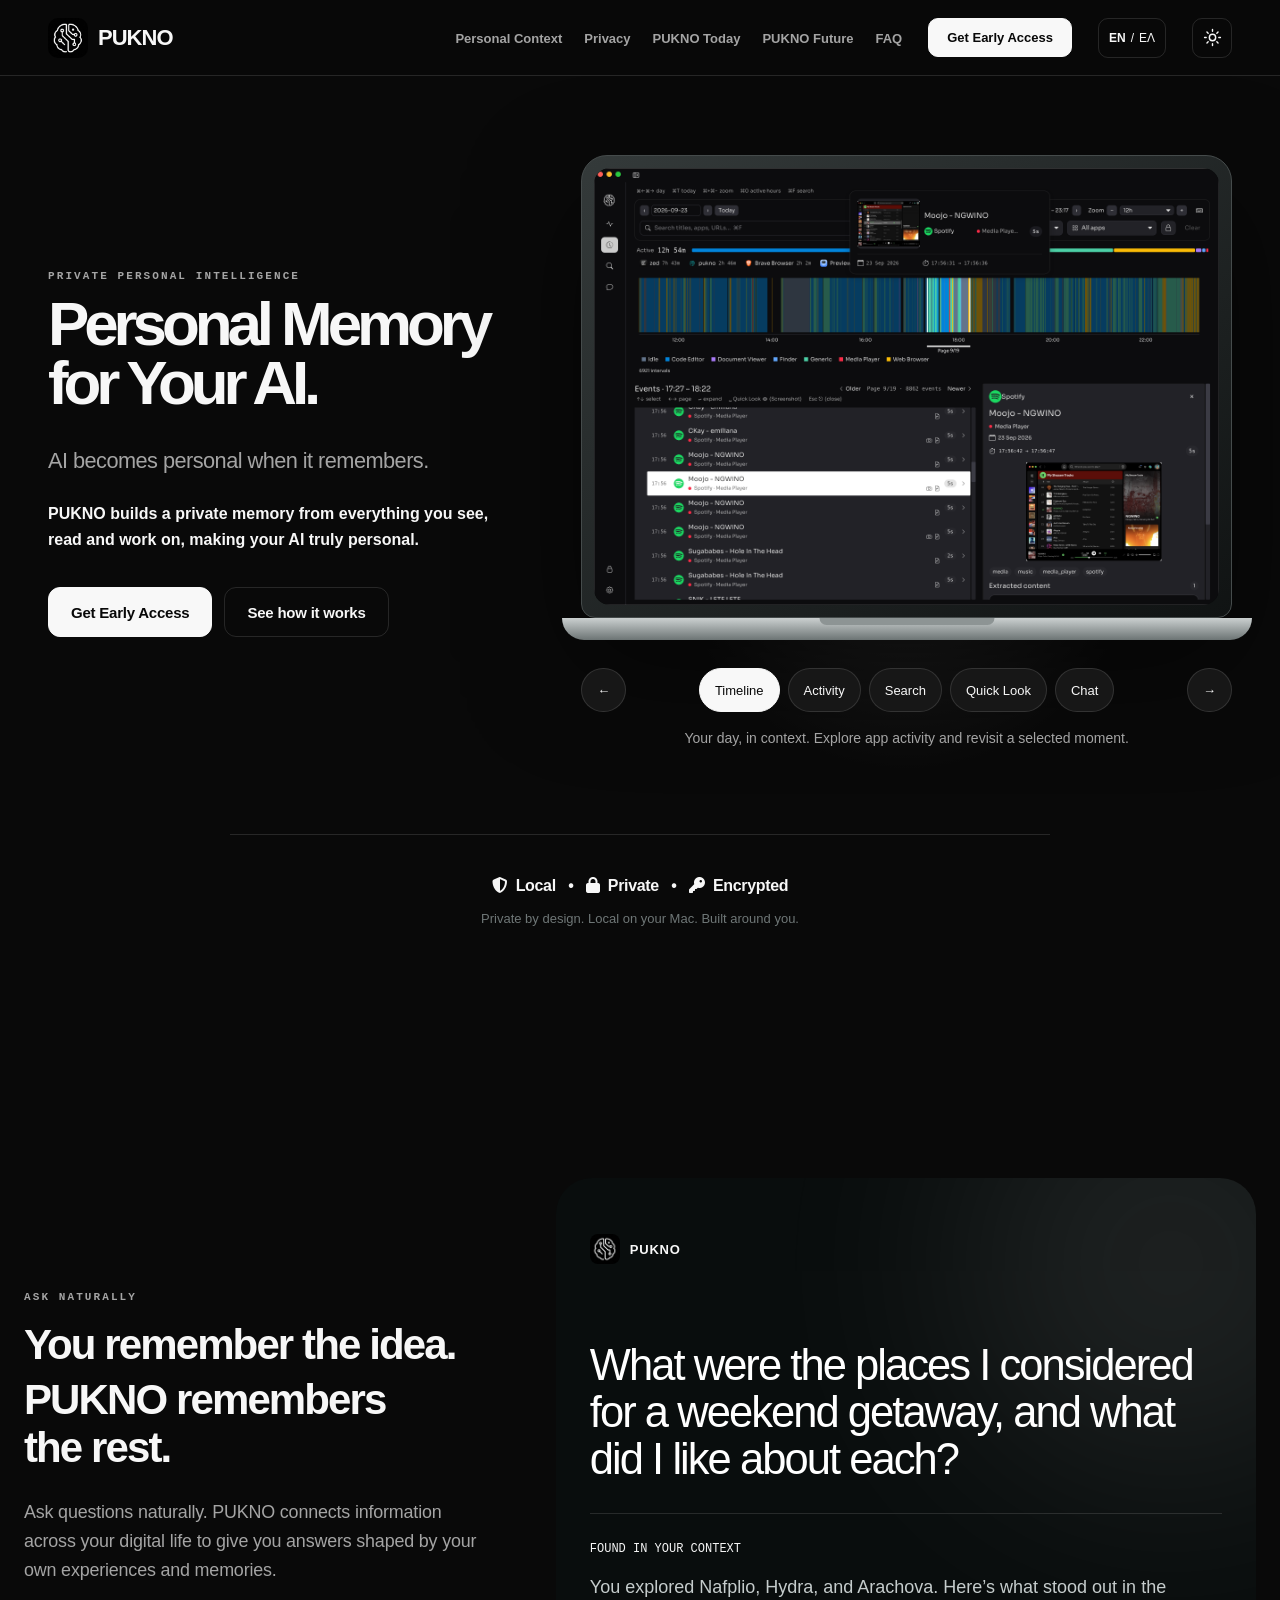
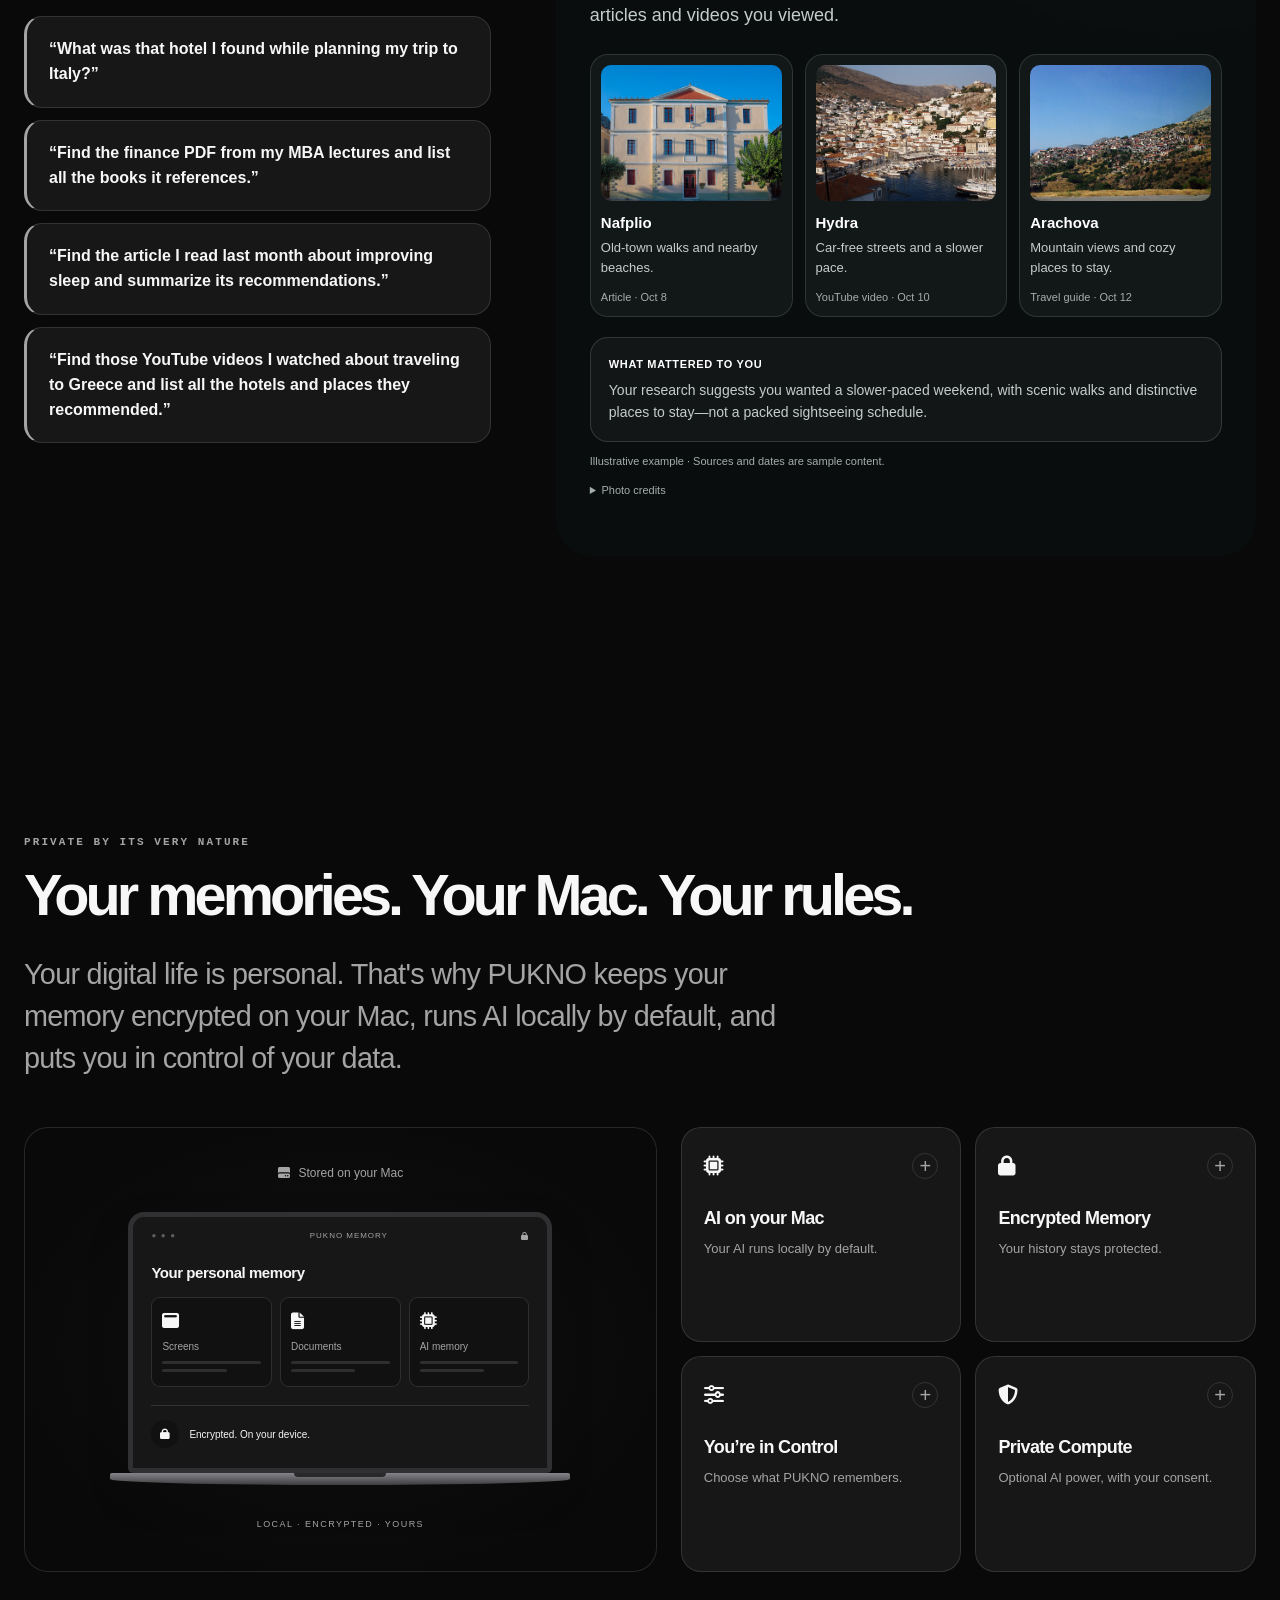
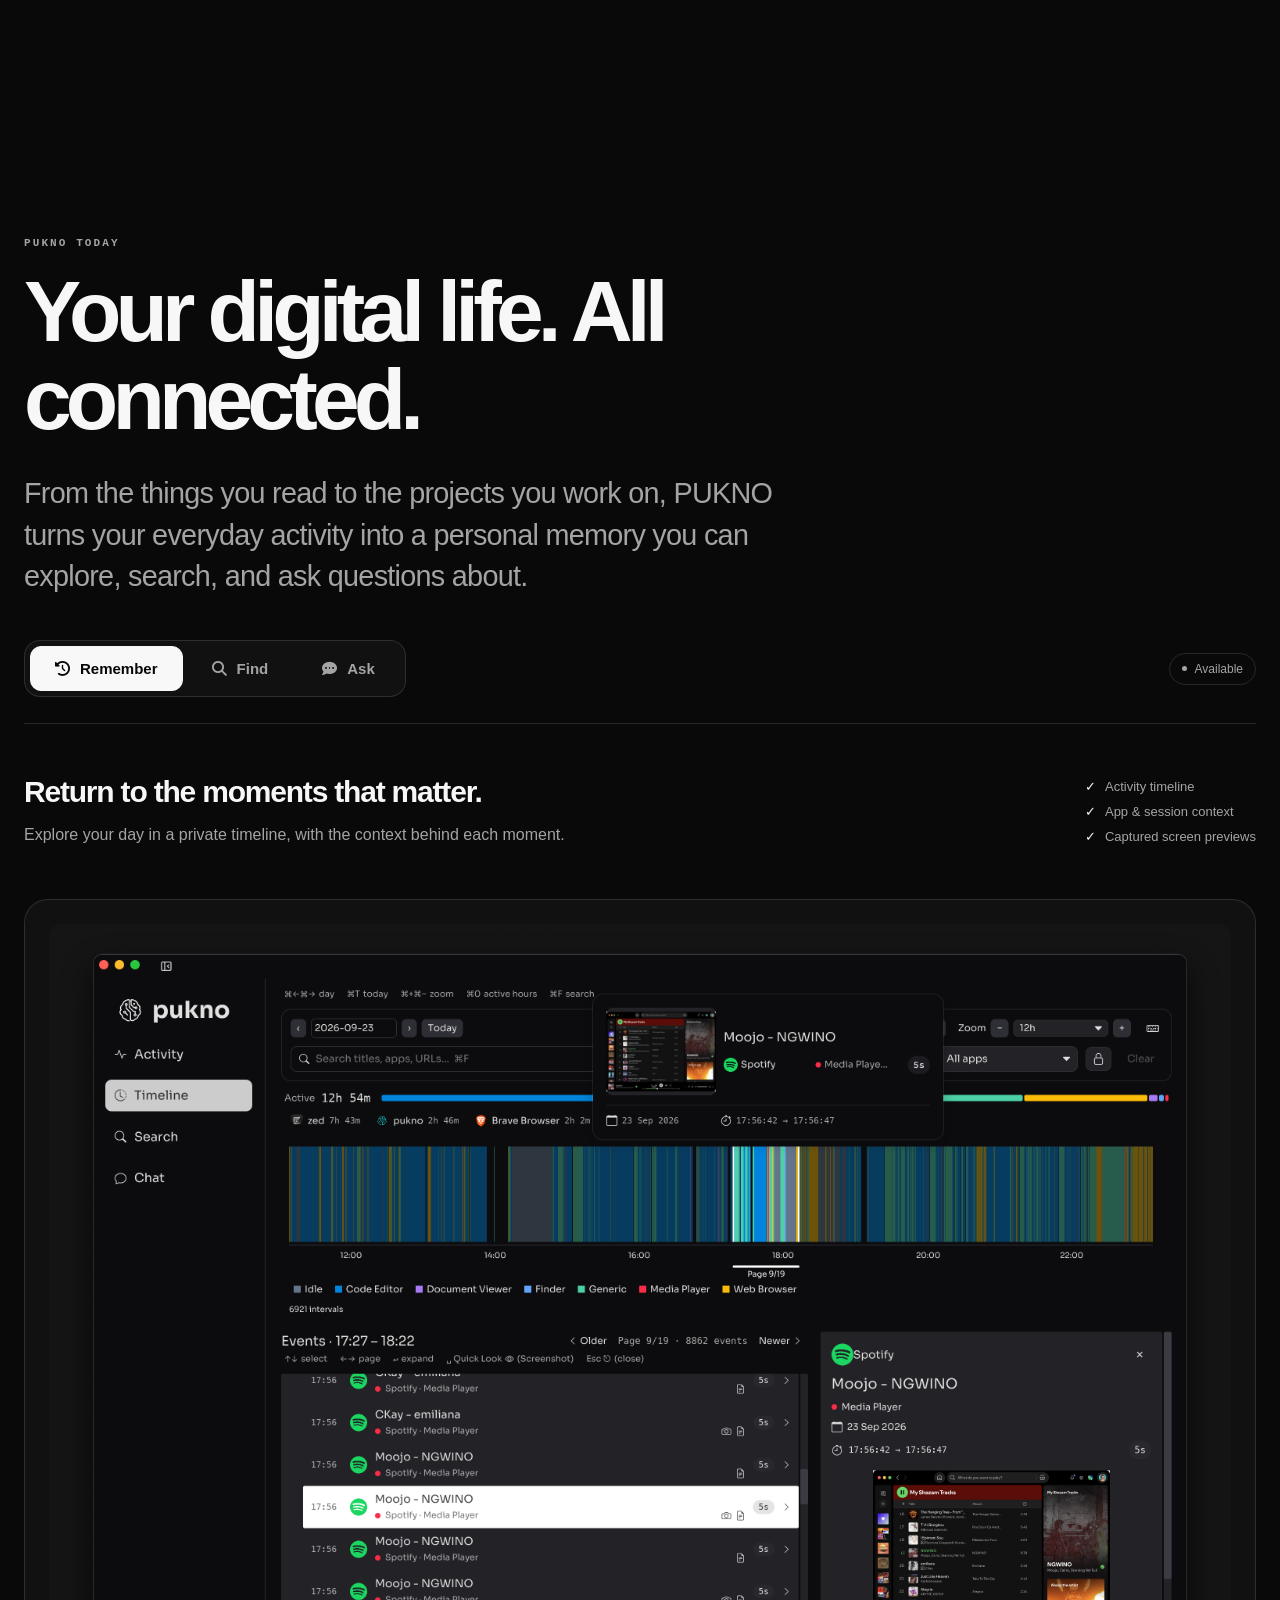
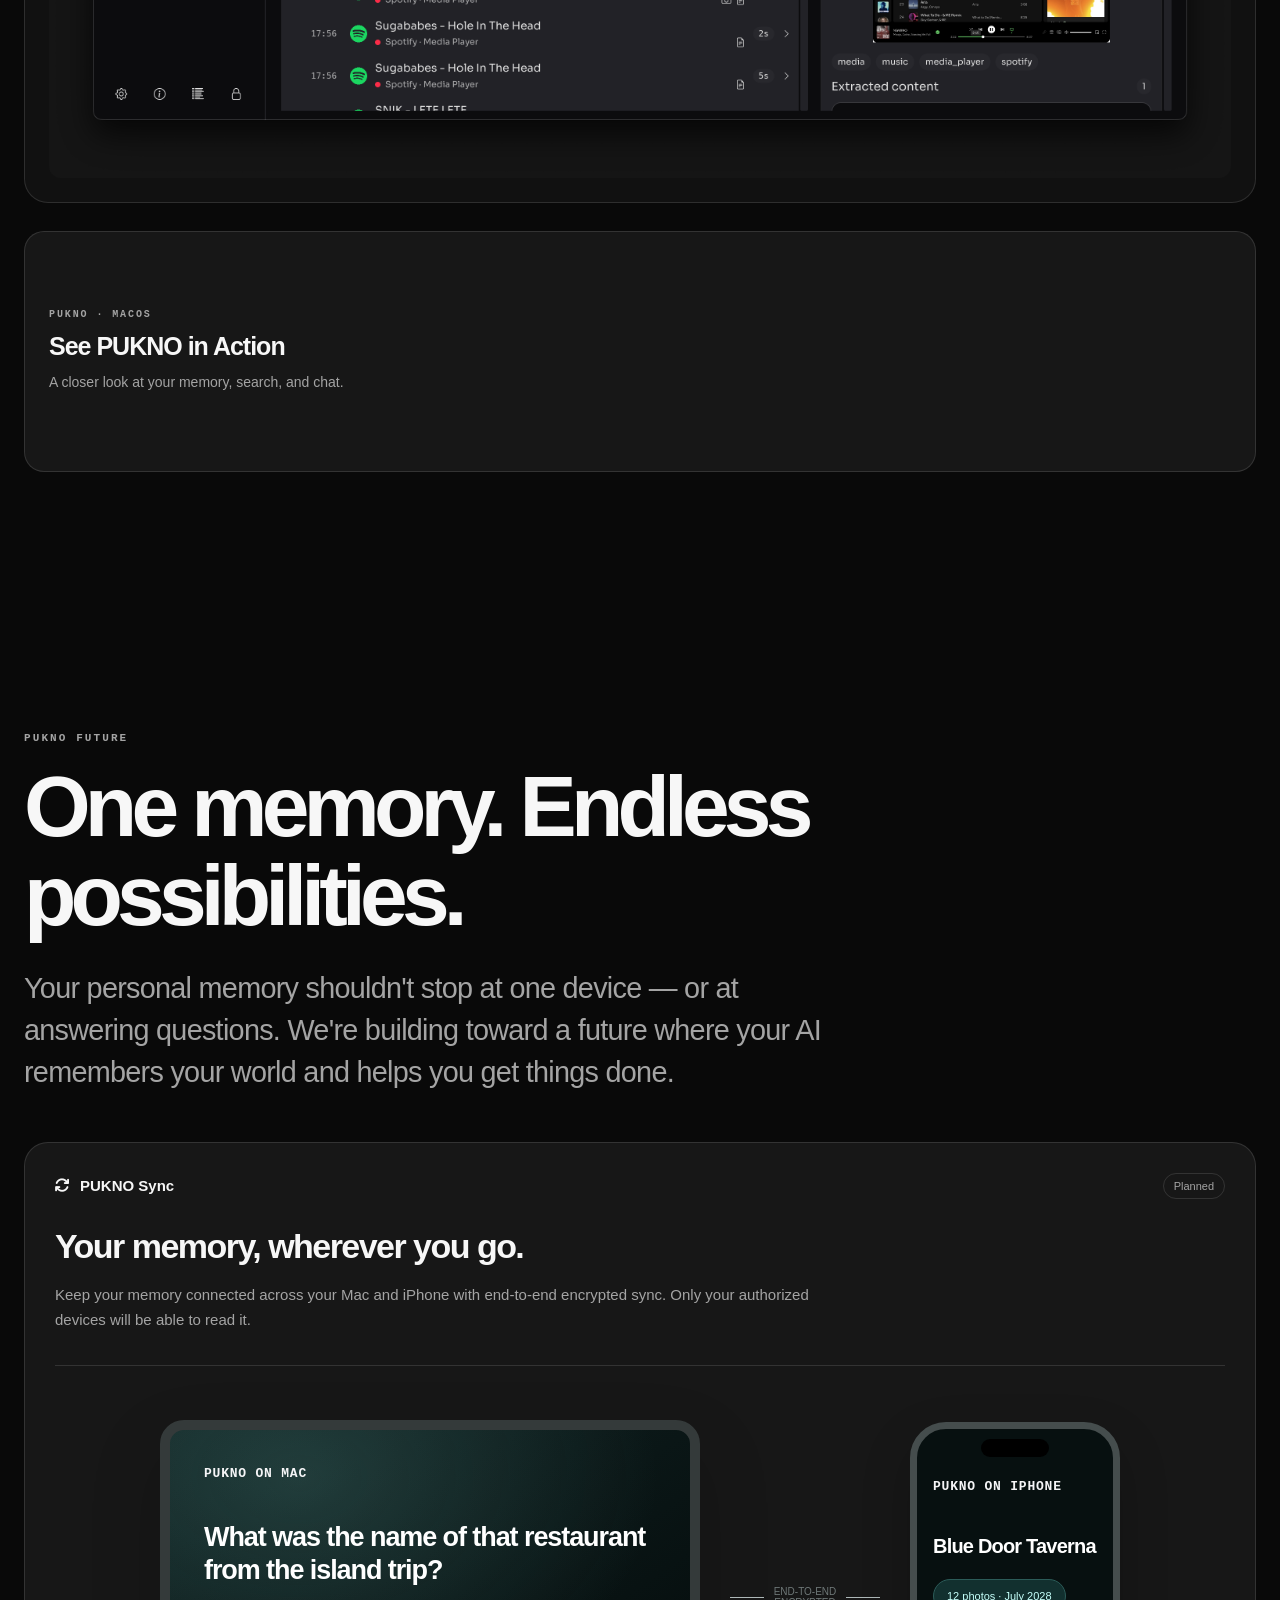
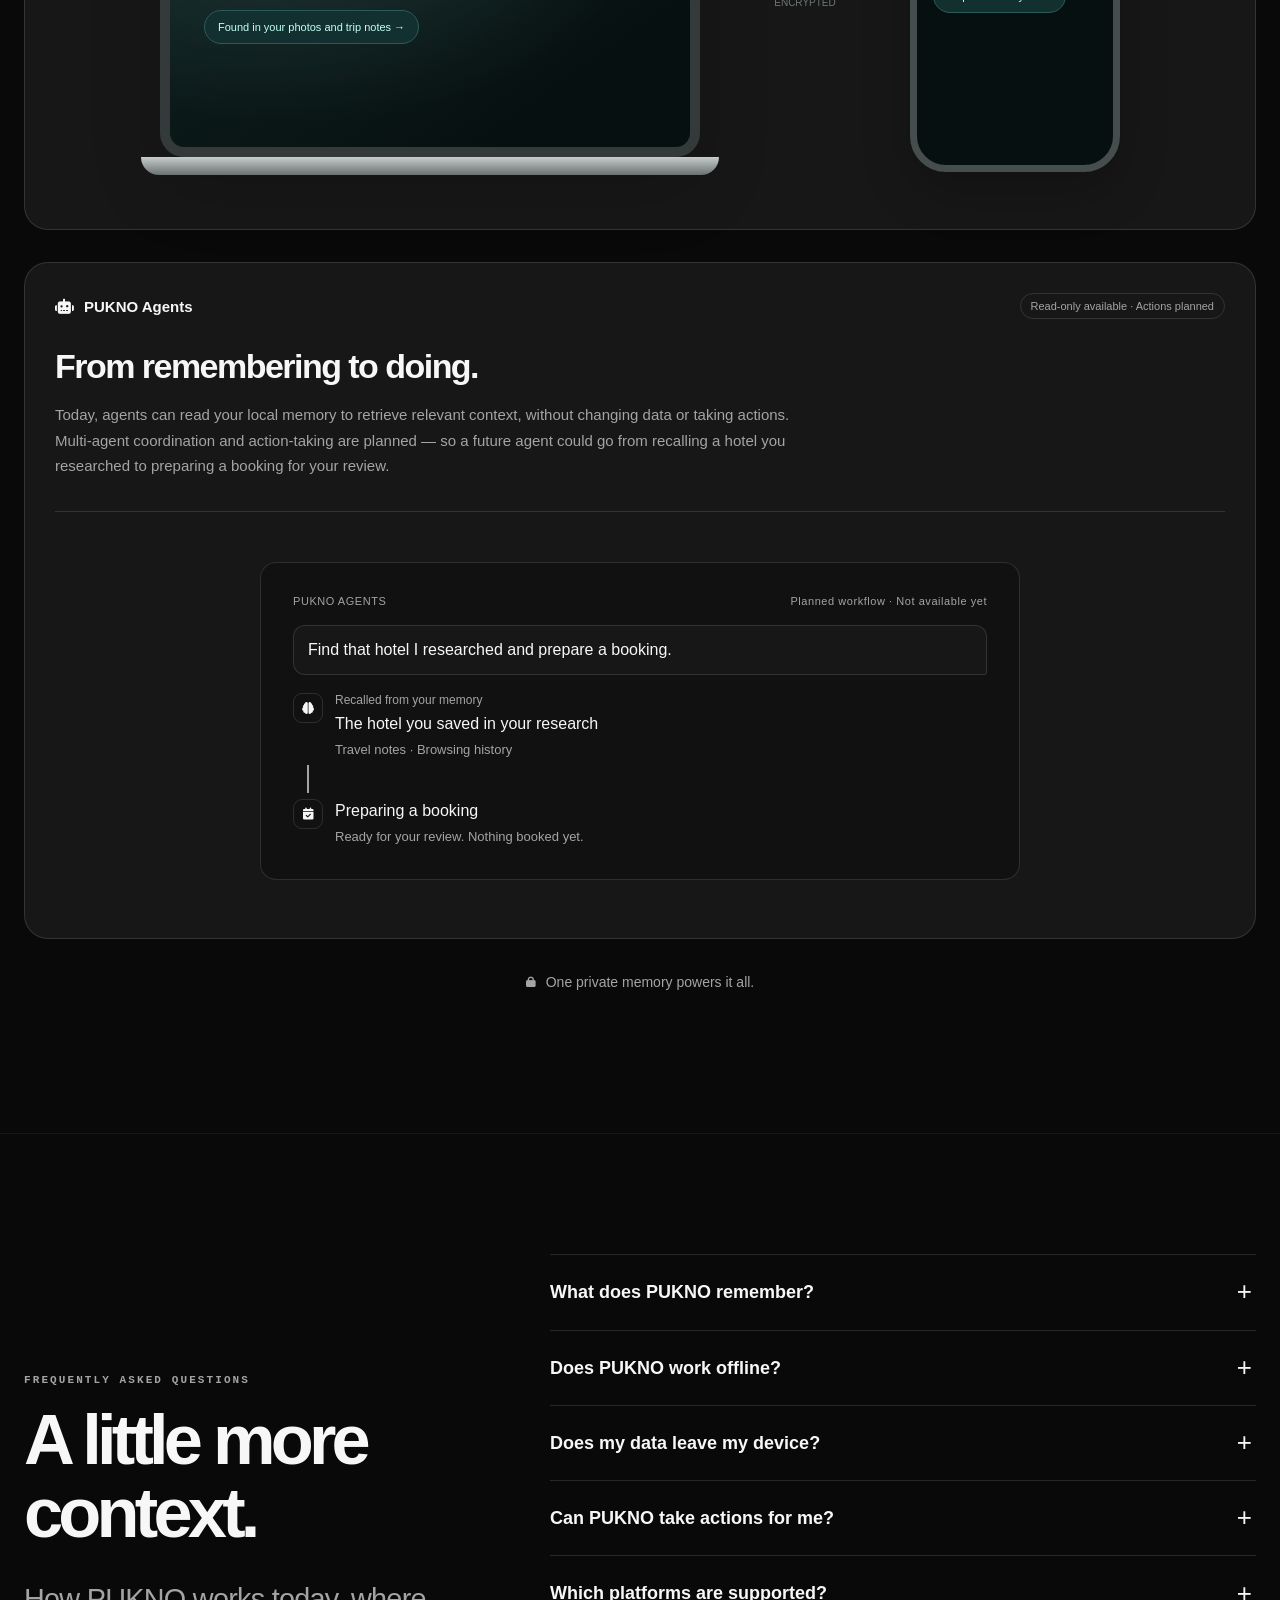
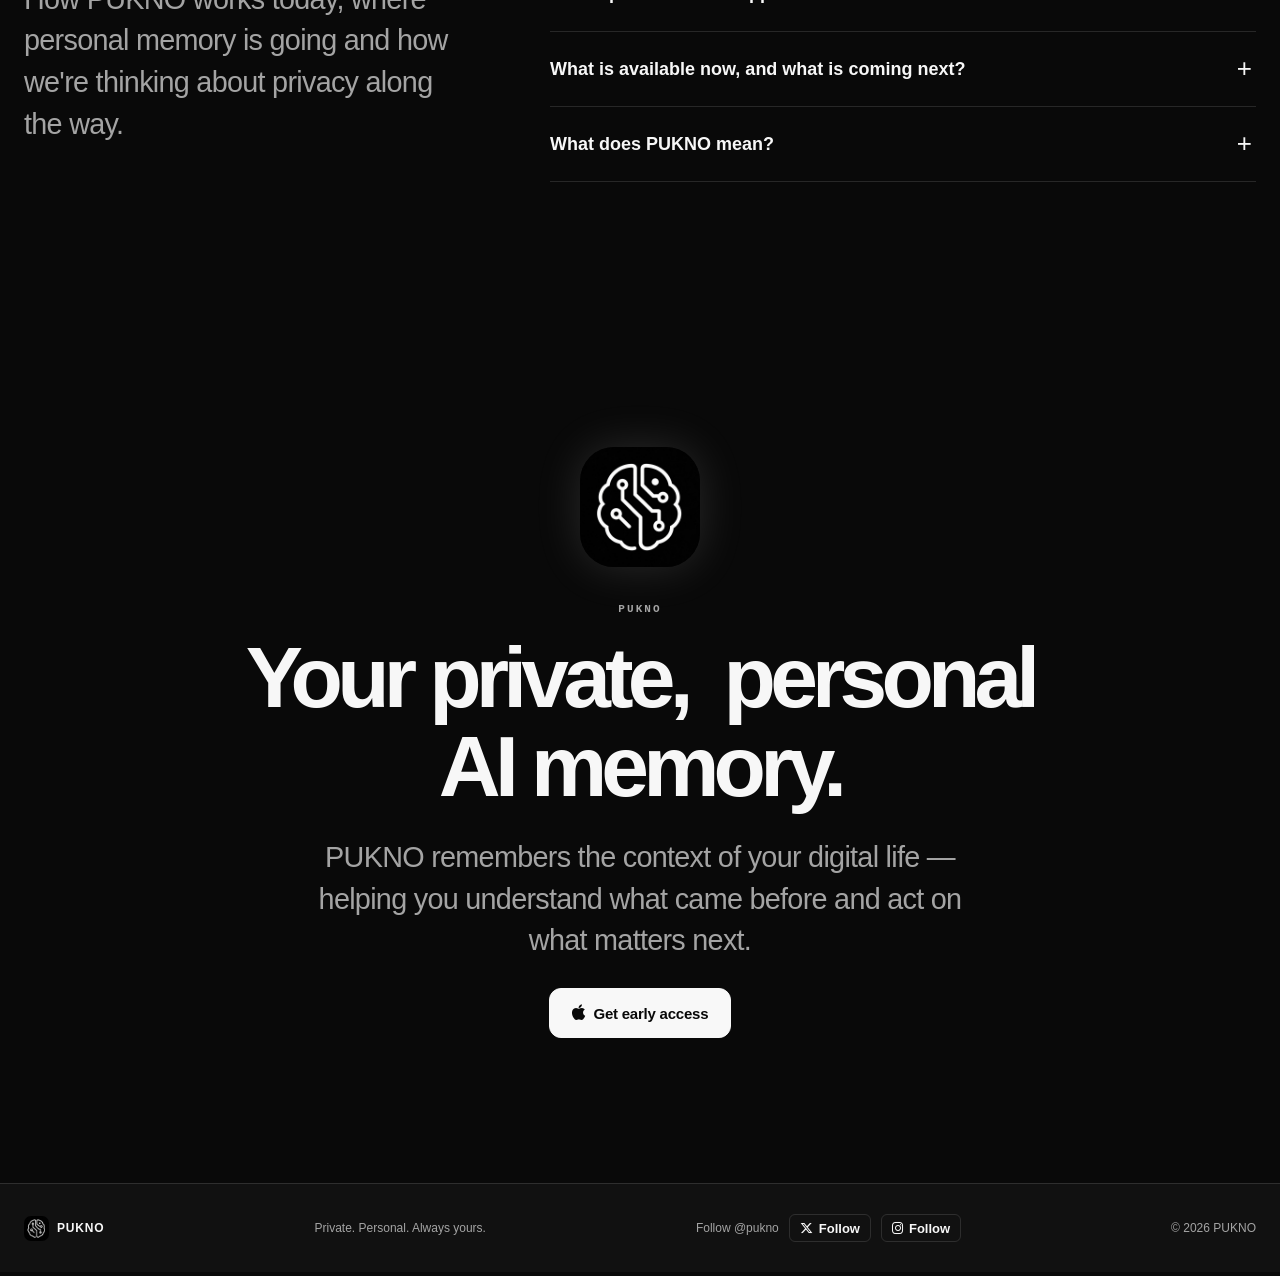
==== commit eec7c9f5: "Add improvements in the future section too" ====
--- a/index.html
+++ b/index.html
@@ -714,14 +714,20 @@
             </div>
         </section>
 
-        <section class="section light future" id="future">
-            <div class="container center">
-                <div class="eyebrow reveal">The PUKNO ecosystem</div>
-                <h2 class="display reveal">One memory.<br>Across your devices.</h2>
-                <p class="lead reveal">PUKNO starts on Mac. Future versions are designed to bring your personal context
-                    to iPhone through end-to-end encrypted sync — so what you capture in one place can help you
-                    somewhere else.</p>
-                <div class="ecosystem reveal">
+        <section class="section dark future" id="future" aria-labelledby="future-heading">
+            <div class="container">
+                <div class="future-intro">
+                    <div class="eyebrow reveal">PUKNO Future</div>
+                    <h2 class="display reveal" id="future-heading">One memory. Endless possibilities.</h2>
+                    <p class="lead reveal">Your personal memory shouldn't stop at one device — or at answering questions. We're building toward a future where your AI remembers your world and helps you get things done.</p>
+                </div>
+                <div class="future-roadmap">
+                    <article class="future-card reveal" aria-labelledby="future-sync-title">
+                        <div class="future-card-top"><span><i class="fa-solid fa-arrows-rotate" aria-hidden="true"></i> PUKNO Sync</span><span class="future-planned">Planned</span></div>
+                        <h3 id="future-sync-title">Your memory, wherever you go.</h3>
+                        <p class="future-card-description">Keep your memory connected across your Mac and iPhone with end-to-end encrypted sync. Only your authorized devices will be able to read it.</p>
+                        <div class="future-visual future-sync-visual">
+                <div class="ecosystem">
                     <div class="eco-mac">
                         <div class="escreen"><small>PUKNO on Mac</small><strong>What was the name of that restaurant
                                 from the island trip?</strong><span class="reply">Found in your photos and trip notes
@@ -734,27 +740,25 @@
                             class="reply">12 photos · July 2028</span>
                     </div>
                 </div>
-                <div class="future-features">
-                    <div class="compute reveal">
-                        <div class="future-icon" aria-hidden="true"><i class="fa-solid fa-arrows-rotate"></i></div>
-                        <div><small> <b>PUKNO Sync</b> - FUTURE</small>
-                            <h3>Your context, across your devices.</h3>
-                            <p>PUKNO Sync is intended to keep your memory and personal context available on your
-                                authorized devices using end-to-end encryption, while the synchronization layer moves
-                                encrypted data without needing to understand it.</p>
-                        </div>
-                    </div>
-                    <div class="compute reveal">
-                        <div class="future-icon" aria-hidden="true"><i class="fa-solid fa-robot"></i></div>
-                        <div><small><b>PUKNO Agents </b> - FUTURE</small>
-                            <h3>Turn memory and context into action.</h3>
-                            <p><b>PUKNO</b> Agents are intended to retrieve the context relevant to your goal, choose
-                                the tools
-                                needed and carry out multiple steps across your computer, apps and connected services —
-                                always on your behalf.</p>
-                        </div>
-                    </div>
-                </div>
+
+                        </div>
+                    </article>
+                    <article class="future-card reveal" aria-labelledby="future-agents-title">
+                        <div class="future-card-top"><span><i class="fa-solid fa-robot" aria-hidden="true"></i> PUKNO Agents</span><span class="future-planned">Read-only available · Actions planned</span></div>
+                        <h3 id="future-agents-title">From remembering to doing.</h3>
+                        <p class="future-card-description">Today, agents can read your local memory to retrieve relevant context, without changing data or taking actions. Multi-agent coordination and action-taking are planned — so a future agent could go from recalling a hotel you researched to preparing a booking for your review.</p>
+                        <div class="future-visual future-agent-visual">
+                            <div class="future-agent-window">
+                                <div class="future-agent-bar"><span>PUKNO AGENTS</span><span>Planned workflow · Not available yet</span></div>
+                                <div class="future-agent-prompt">Find that hotel I researched and prepare a booking.</div>
+                                <div class="future-agent-step"><i class="fa-solid fa-brain" aria-hidden="true"></i><div><small>Recalled from your memory</small><strong>The hotel you saved in your research</strong><span>Travel notes · Browsing history</span></div></div>
+                                <div class="future-agent-connector" aria-hidden="true"></div>
+                                <div class="future-agent-step"><i class="fa-solid fa-calendar-check" aria-hidden="true"></i><div><strong>Preparing a booking</strong><span>Ready for your review. Nothing booked yet.</span></div></div>
+                            </div>
+                        </div>
+                    </article>
+                </div>
+                <p class="future-closing reveal"><i class="fa-solid fa-lock" aria-hidden="true"></i>One private memory powers it all.</p>
             </div>
         </section>
 
--- a/assets/site.css
+++ b/assets/site.css
@@ -4397,18 +4397,7 @@
 }
 
 /* Local-first privacy: a contained memory, with details outside the card grid. */
-/* Keep the privacy illustration and disclosures light in either site theme. */
-.privacy-layout,
-.privacy-details {
-    --mono-page: #fff;
-    --mono-subtle: #f7f7f7;
-    --mono-card: #f8f8f8;
-    --mono-ink: #111;
-    --mono-muted: #666;
-    --mono-border: rgba(0,0,0,.105);
-    color: var(--mono-ink);
-    color-scheme: light;
-}
+
 .privacy-heading { max-width: 940px; margin-bottom: 48px; }
 .privacy-heading .lead { max-width: 760px; }
 .privacy-layout { display: grid; grid-template-columns: 1.1fr 1fr; gap: 24px; align-items: stretch; }
@@ -4498,3 +4487,56 @@
     .today-walkthrough iframe { max-width: 440px; }
 }
 @media (prefers-reduced-motion: reduce) { .today-panel { animation: none; } .today-tab { transition: none; } }
+
+/* Future capabilities share equal weight; all previews are explicitly planned. */
+.future { background: var(--mono-page); color: var(--mono-ink); }
+.future-intro { max-width: 940px; margin-bottom: 48px; }
+.future-intro .lead { max-width: 800px; }
+.future-roadmap { display: grid; grid-template-columns: minmax(0, 1fr); gap: 32px; }
+.future-card { min-width: 0; display: flex; flex-direction: column; padding: 30px; border: 1px solid var(--mono-border); border-radius: 24px; background: var(--mono-card); }
+.future-card-top { display: flex; align-items: center; justify-content: space-between; flex-wrap: wrap; gap: 12px; margin-bottom: 28px; }
+.future-card-top > span:first-child { display: flex; align-items: center; gap: 10px; font-size: 15px; font-weight: 600; }
+.future-planned { padding: 6px 10px; border: 1px solid var(--mono-border); border-radius: 100px; color: var(--mono-muted); font-size: 11px; }
+.future-card h3 { font-size: clamp(25px, 2.8vw, 34px); letter-spacing: -.045em; line-height: 1.15; margin: 0 0 16px; }
+.future-card-description { color: var(--mono-muted); font-size: 15px; line-height: 1.7; margin: 0 0 32px; }
+.future-visual { min-height: 330px; margin-top: auto; display: flex; align-items: center; min-width: 0; padding-top: 22px; border-top: 1px solid var(--mono-border); }
+.future-card .ecosystem { width: 100%; max-width: 960px; margin: 32px auto 24px; }
+@media (min-width: 981px) {
+    .future-card .ecosystem { grid-template-columns: minmax(0, 1fr) 150px 210px; }
+}
+.future-card .eco-mac { width: 100%; max-width: 540px; min-width: 0; margin-inline: auto; }
+.future-card .eco-mac .escreen {
+    height: auto;
+    min-height: 300px;
+    aspect-ratio: 16 / 10;
+    background: radial-gradient(ellipse at 25% 15%, rgba(95, 160, 153, .24), transparent 65%), linear-gradient(145deg, #102222, #071010 80%);
+}
+.future-card .escreen strong { font-size: clamp(21px, 2.4vw, 27px); line-height: 1.2; margin-top: 38px; }
+.future-card .escreen .reply { margin-top: 24px; }
+.future-card .iphone { width: 210px; max-width: 100%; height: 350px; padding: 48px 16px 18px; border: 7px solid #454d4d; border-radius: 36px; box-shadow: 0 20px 50px rgba(0, 0, 0, .2); }
+.future-card .iphone .island { width: 68px; height: 18px; top: 10px; }
+.future-card .iphone strong { font-size: 20px; margin-top: 38px; }
+.future-card .iphone .reply { margin-top: 22px; }
+/* Device screens stay dark in both themes, so their labels need a fixed light color. */
+.future-card .escreen small,
+.future-card .iphone small { display: block; color: #f5f5f7; font-size: 13px; font-weight: 600; line-height: 1.5; letter-spacing: .06em; }
+.future-card-description { max-width: 760px; }
+.future-agent-window { width: 100%; max-width: 760px; margin: 28px auto; padding: 32px; background: var(--mono-subtle); border: 1px solid var(--mono-border); border-radius: 16px; }
+.future-agent-bar { display: flex; justify-content: space-between; gap: 12px; color: var(--mono-muted); font-size: 11px; letter-spacing: .05em; }
+.future-agent-prompt { margin: 18px 0; padding: 12px 14px; background: var(--mono-card); border: 1px solid var(--mono-border); border-radius: 12px 12px 3px 12px; font-size: 16px; line-height: 1.5; }
+.future-agent-step { display: flex; align-items: flex-start; gap: 12px; }
+.future-agent-step > i { display: grid; place-items: center; flex: 0 0 30px; height: 30px; border: 1px solid var(--mono-border); border-radius: 9px; font-size: 12px; }
+.future-agent-step small, .future-agent-step strong, .future-agent-step span { display: block; }
+.future-agent-step small { color: var(--mono-muted); font-size: 12px; margin-bottom: 5px; }
+.future-agent-step strong { font-size: 16px; font-weight: 500; line-height: 1.5; }
+.future-agent-step span { color: var(--mono-muted); font-size: 13px; line-height: 1.5; margin-top: 4px; }
+.future-agent-connector { height: 28px; margin: 6px 0 6px 14px; border-left: 2px solid var(--mono-muted); }
+.future-closing { display: flex; align-items: center; justify-content: center; gap: 10px; margin: 32px 0 0; text-align: center; color: var(--mono-muted); font-size: 14px; line-height: 1.6; }
+.future-closing i { font-size: 11px; }
+@media (max-width: 700px) {
+    .future-card { padding: 24px 18px; border-radius: 20px; }
+    .future-card .eco-mac .escreen { min-height: 280px; padding: 24px 18px; }
+        .future-card .escreen strong { margin-top: 28px; }
+    .future-card .ecosystem { margin-top: 24px; }
+    .future-agent-window { padding: 20px; }
+}
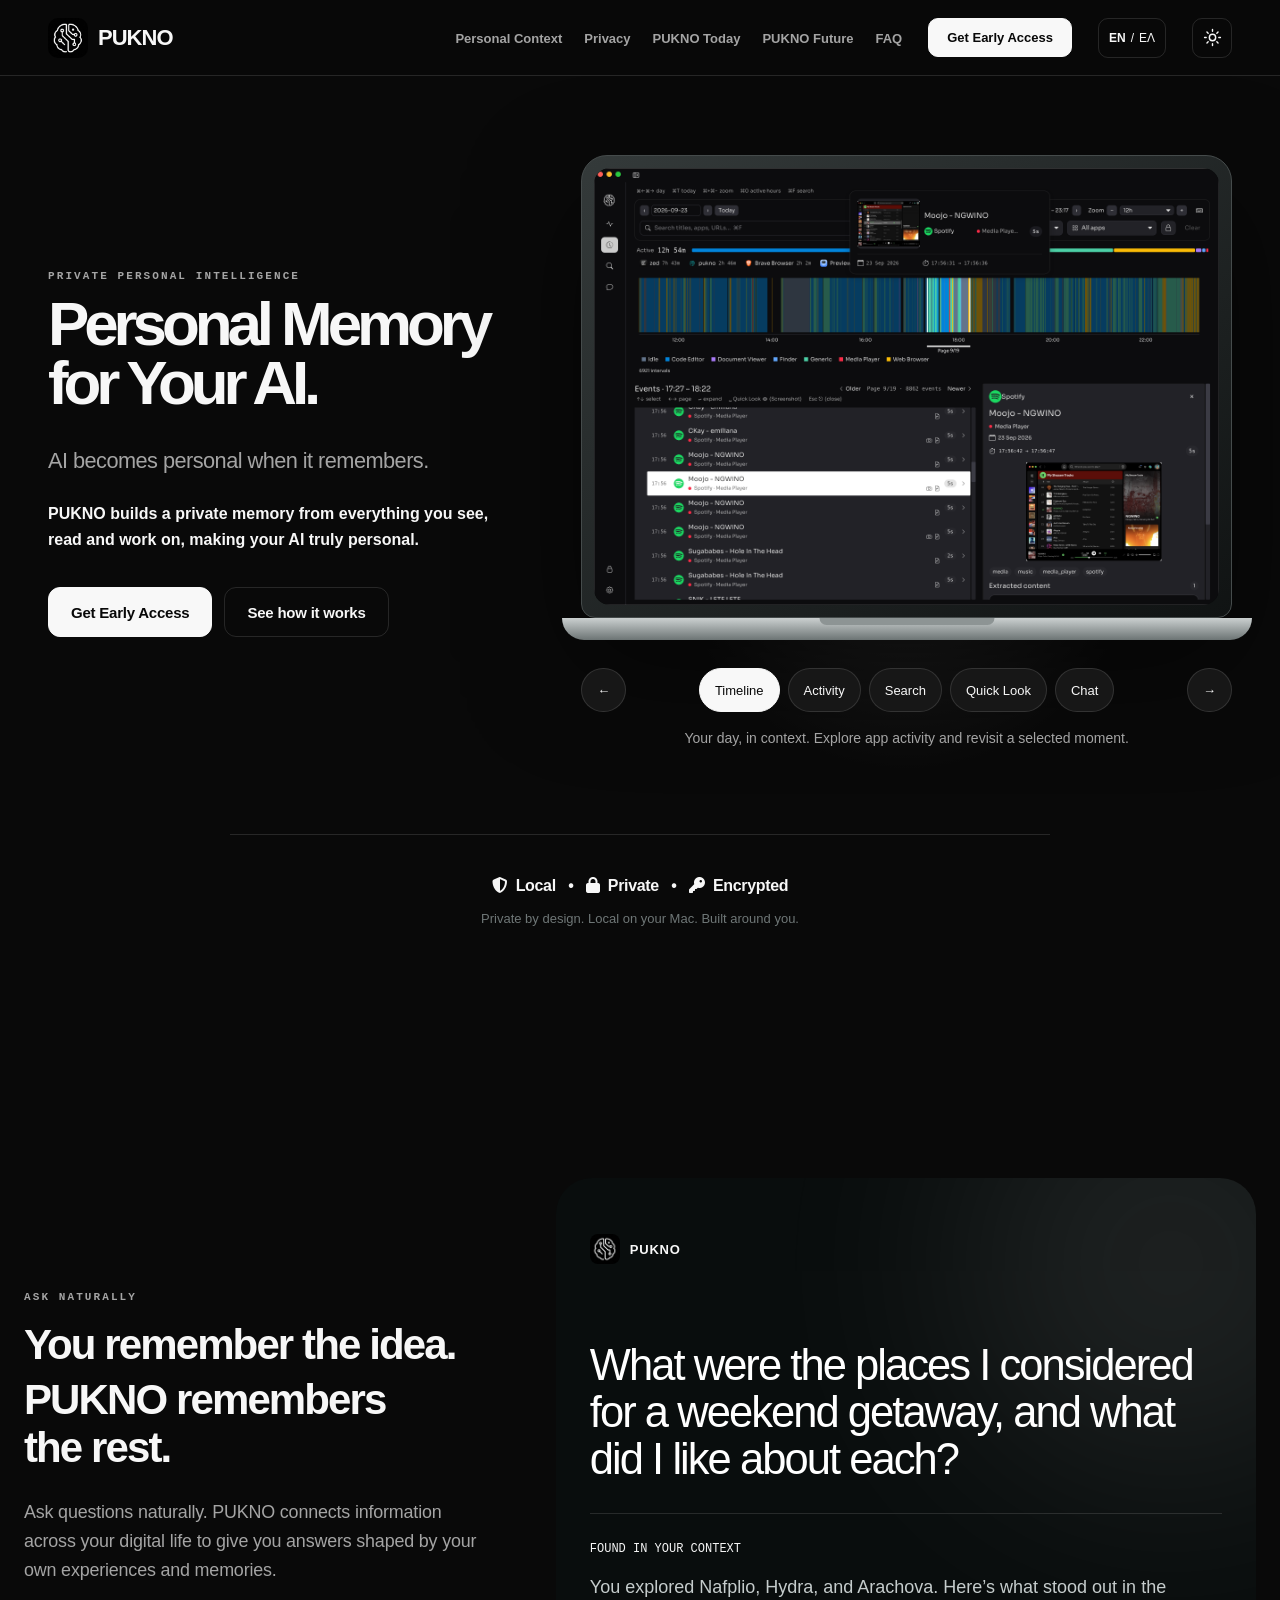
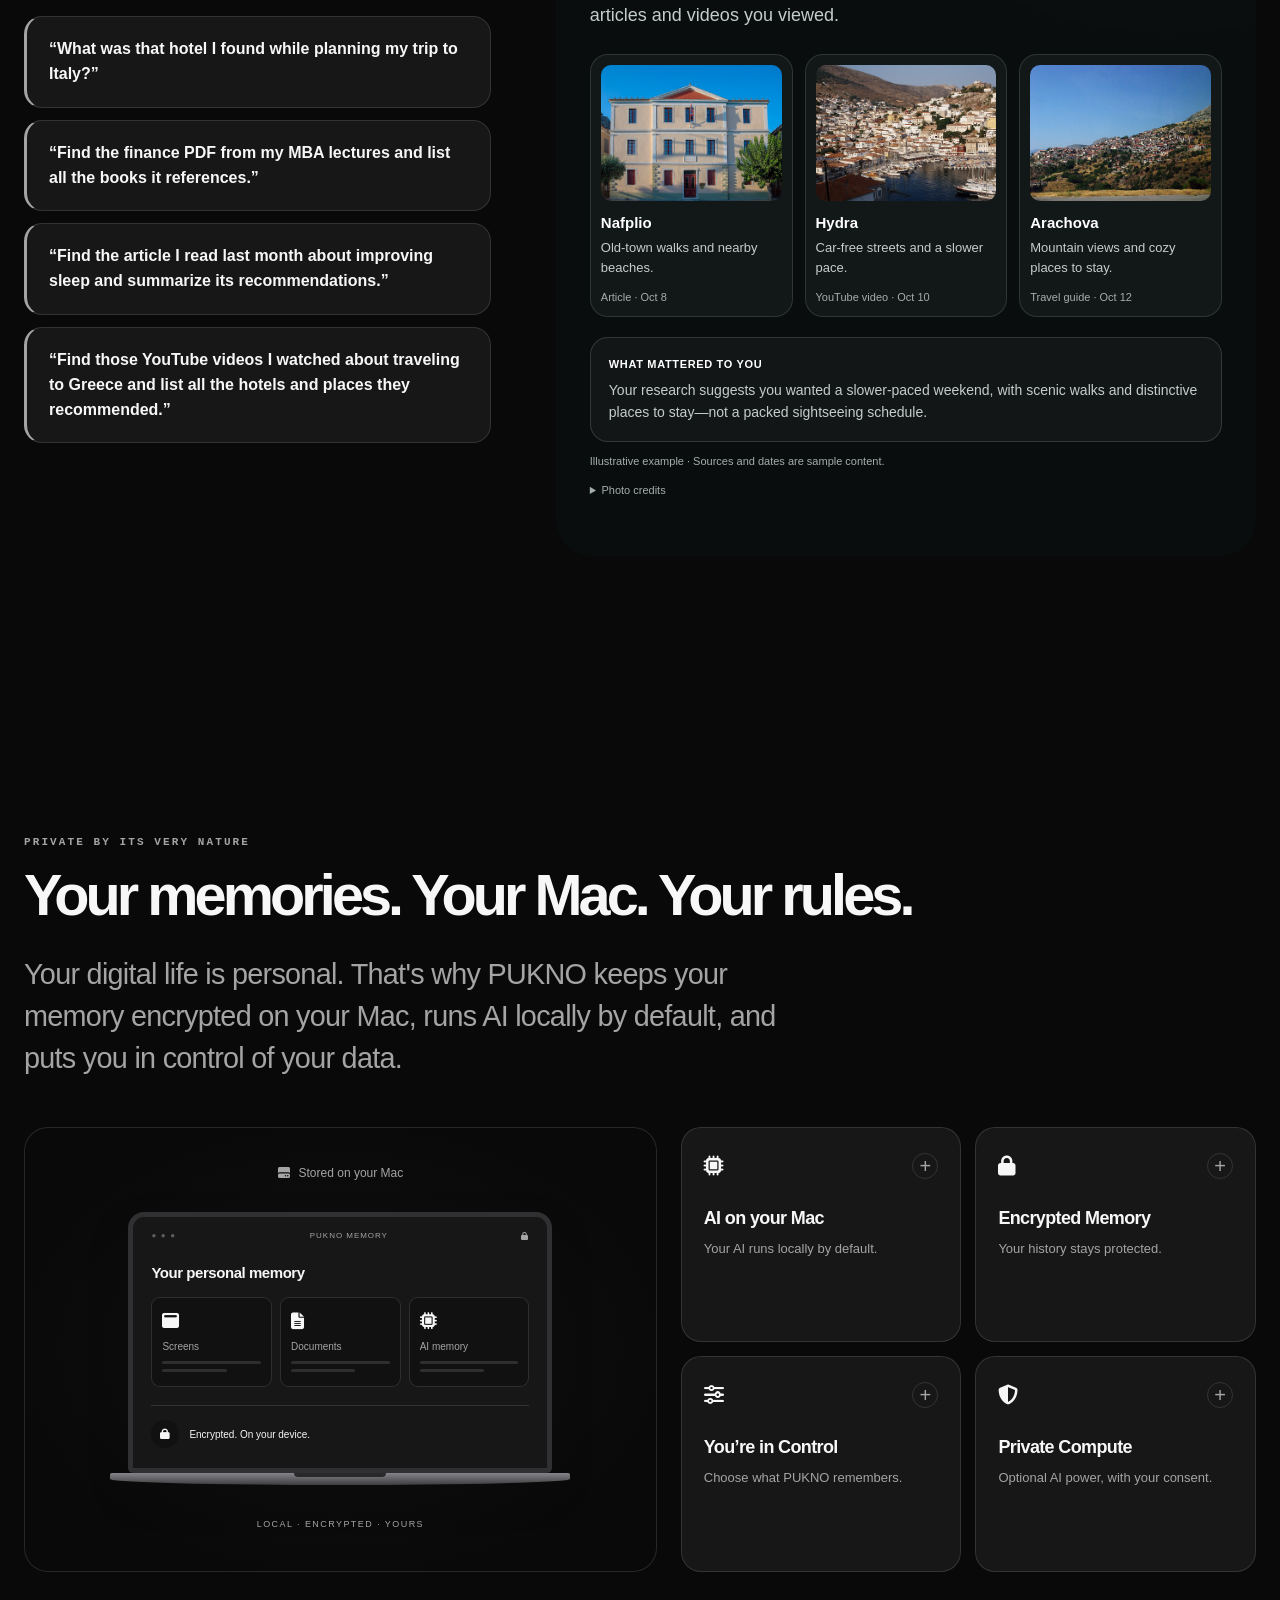
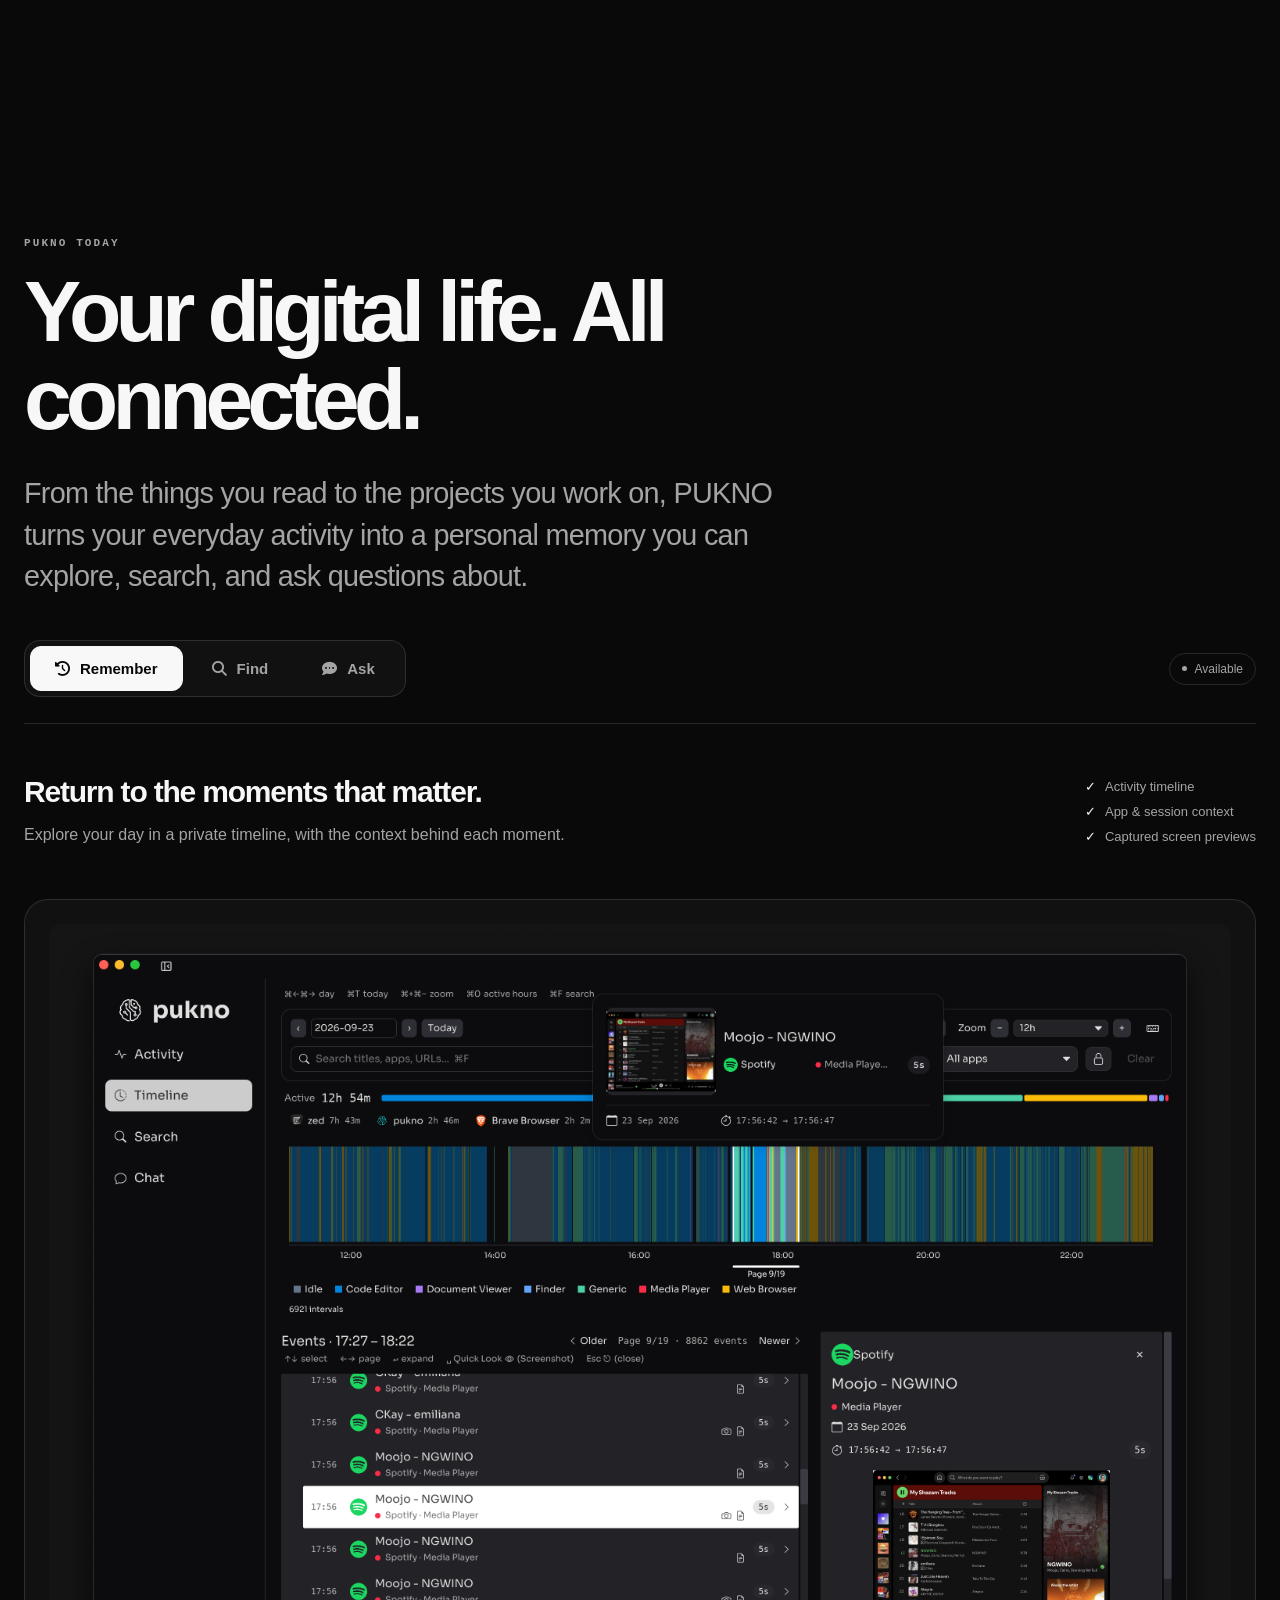
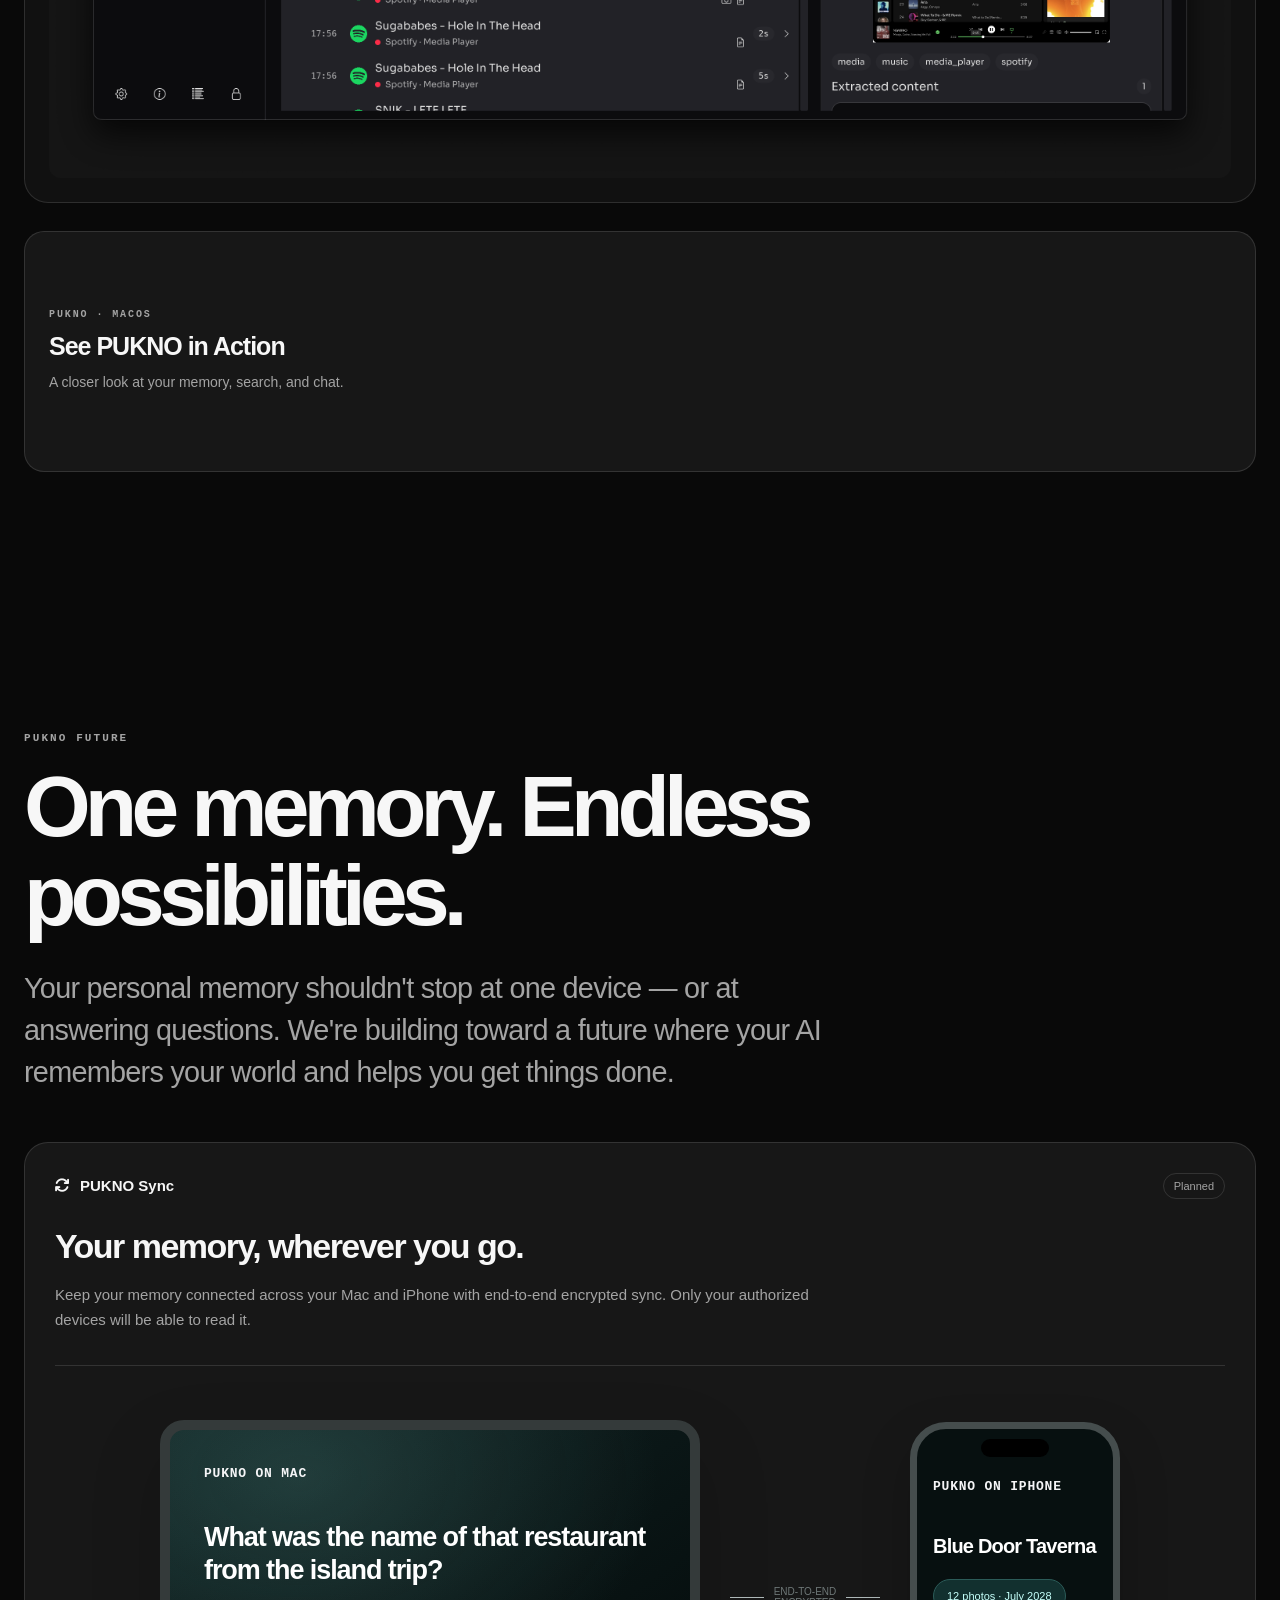
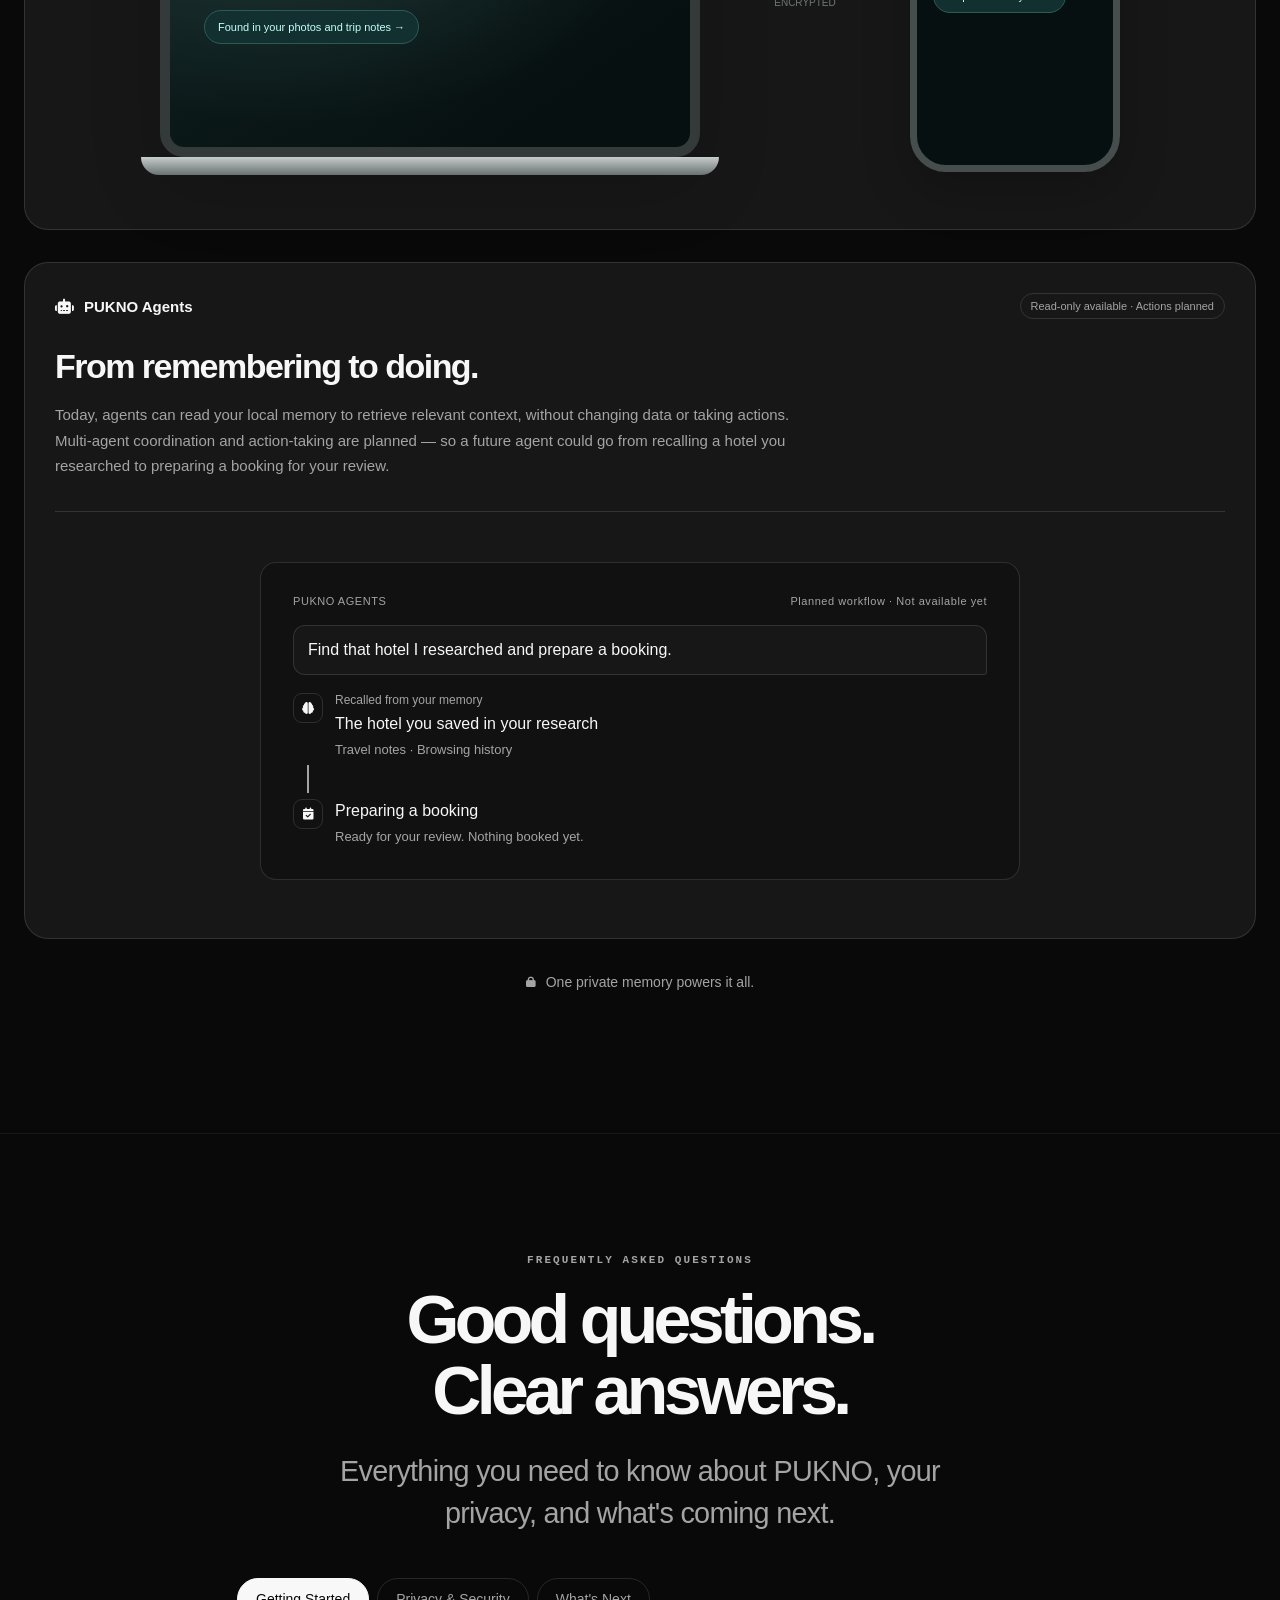
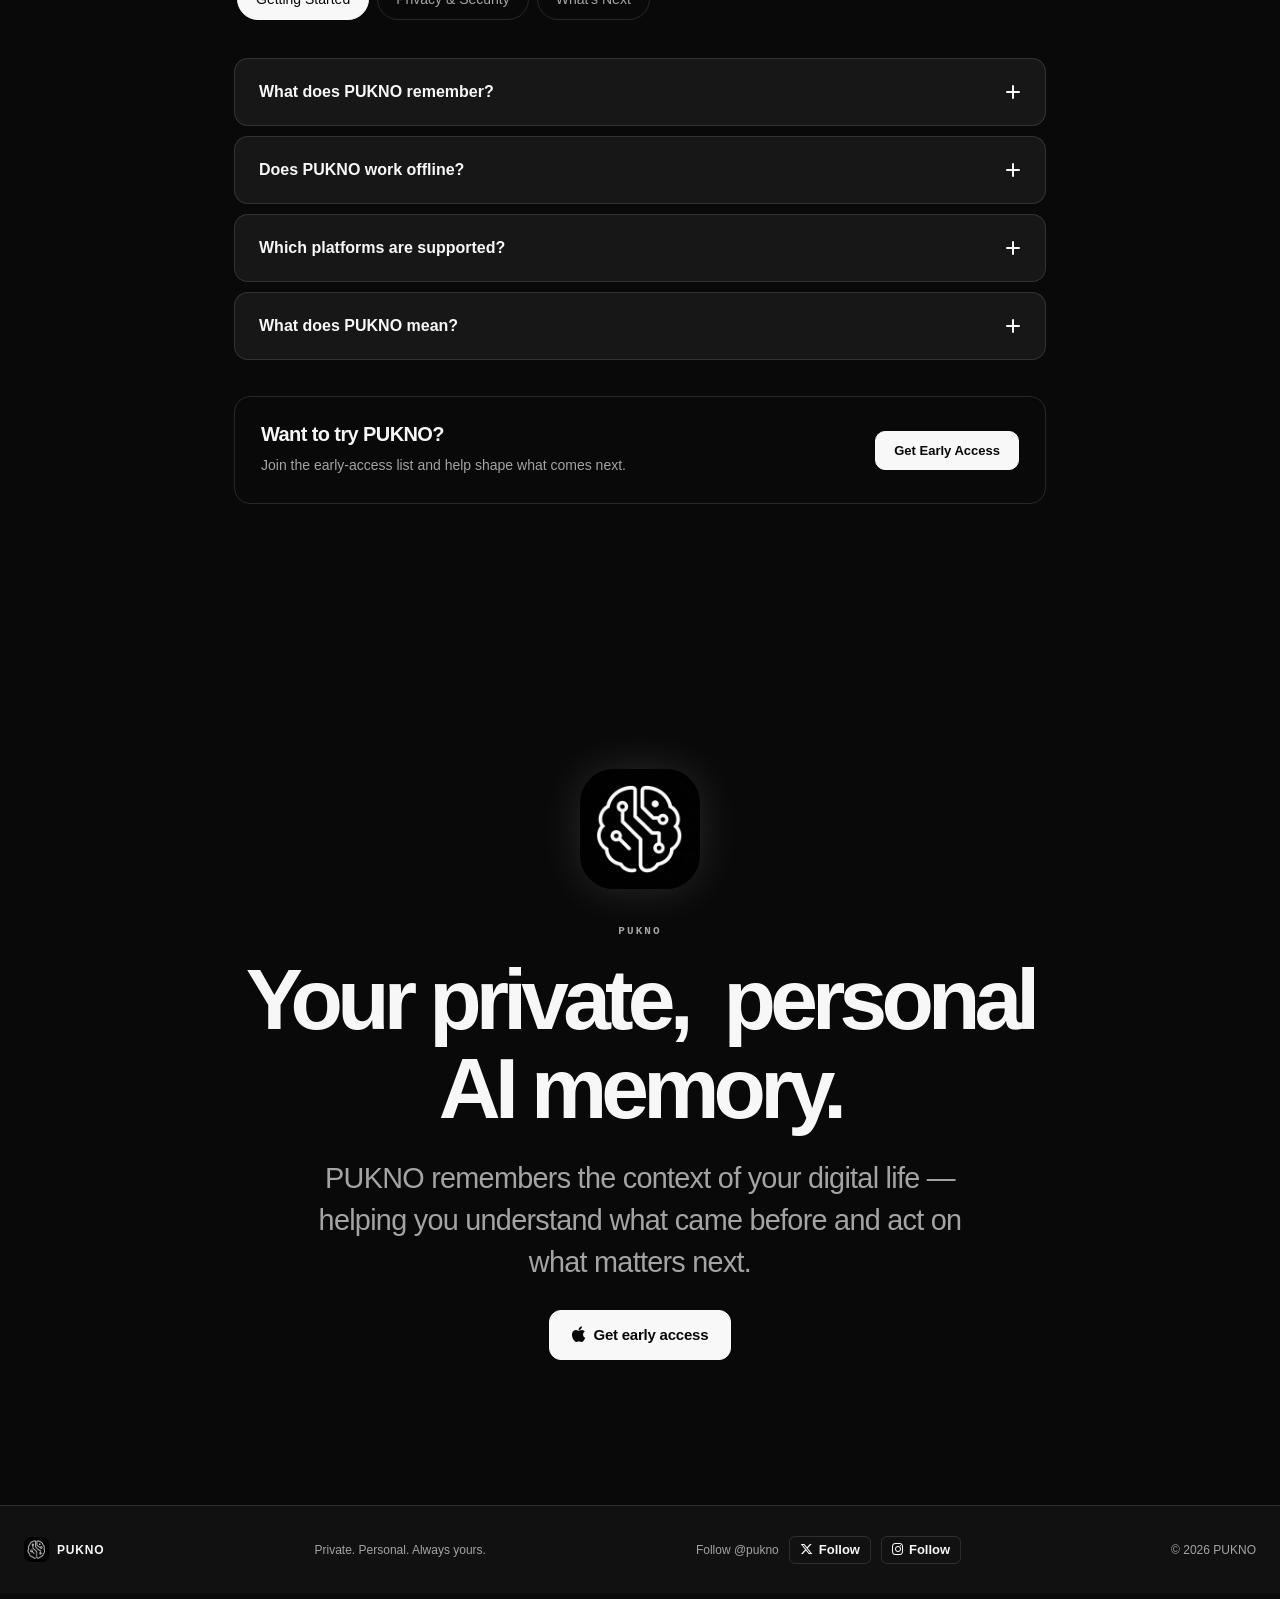
==== commit c032a5bb: "Fix FAQ section" ====
--- a/index.html
+++ b/index.html
@@ -932,179 +932,29 @@
 -->
         <!-- End disabled section: Why PUKNO. -->
 
-        <section class="section dark faq-section" id="faq">
+        <section class="section dark faq-section" id="faq" aria-labelledby="faq-title">
             <div class="container faq-layout">
-                <div class="faq-intro">
-                    <div class="eyebrow cyan reveal">Frequently asked questions</div>
-                    <h2 class="display reveal">A little more<br><span class="gradient">context.</span></h2>
-                    <p class="lead reveal">How PUKNO works today, where personal memory is going and
-                        how we're thinking about privacy along the way.
-                    </p>
-                </div>
-                <div class="faq-list reveal">
-                    <details>
-                        <summary>What does PUKNO remember?</summary>
-                        <p>PUKNO begins by remembering the activity across your Mac — what apps you used, what you were
-                            working on and
-                            when it happened. It turns that activity into a searchable timeline that helps you return to
-                            things you may
-                            no longer remember exactly.</p>
-                    </details>
-                    <details>
-                        <summary>Does PUKNO work offline?</summary>
-                        <p>Yes. Today, PUKNO runs and processes your activity locally on your Mac. Core activity
-                            capture, history and
-                            local recall can work without sending your personal context to a remote AI service. </p>
-
-                        <p>Optional PUKNO Private Compute is available now for tasks that benefit from more powerful
-                            models. It requires an internet connection and your explicit consent. Connecting your own
-                            AI workstation is planned for a future version.</p>
-                    </details>
-                    <details>
-                        <summary>Does my data leave my device?</summary>
-                        <p>By default, PUKNO processes your activity and personal context locally on your Mac.</p>
-                        <p>If you explicitly approve Private Compute, context for your request is processed in a
-                            protected confidential-computing environment using settings you control. Cross-device
-                            sync remains a future feature and is planned to use end-to-end encryption.</p>
-                    </details>
-                    <details>
-                        <summary>Can PUKNO take actions for me?</summary>
-                        <p>
-                            Not yet. PUKNO is starting with memory, context and reasoning. Future PUKNO Agents are
-                            intended
-                            to go beyond answering questions by understanding what you want to accomplish, choosing the
-                            tools they need and carrying out the steps for you.
-                        </p>
-                        <p>
-                            That could mean finding information you saw before, working with files, navigating apps,
-                            creating calendar events, sending messages or completing multi-step tasks across your Mac
-                            and connected services.
-                        </p>
-                        <p>
-                            The difference is context: PUKNO Agents are intended to act using the personal memory PUKNO
-                            has already built, so you can ask things like “Book the hotel I was looking at last week”
-                            without having to explain everything again.
-                        </p>
-                    </details>
-
-                    <details>
-                        <summary>Which platforms are supported?</summary>
-                        <p>
-                            <strong>macOS</strong><br>
-                            PUKNO is currently being built for macOS, with the first releases focused on Apple silicon
-                            Macs.
-                            The macOS version is the primary development target and the first platform where PUKNO's
-                            activity
-                            capture, local context and memory features are being developed.
-                        </p>
-
-                        <p>
-                            <strong>Windows</strong><br>
-                            Windows support is planned. PUKNO will use native Windows system and accessibility APIs to
-                            understand
-                            which applications, windows and workflows you're interacting with, allowing it to build the
-                            same kind
-                            of private activity context and personal memory available on macOS.
-                        </p>
-
-                        <p>
-                            <strong>Linux</strong><br>
-                            Linux support is also planned, with desktop-specific integrations rather than a single
-                            generic
-                            implementation. Initial targets include GNOME and COSMIC Desktop, with support shaped around
-                            the
-                            APIs and security model exposed by each desktop environment and compositor.
-                        </p>
-
-                        <p>
-                            Across every platform, the goal is the same: capture only the activity signals needed to
-                            build your
-                            personal context and PUKNO Memory while respecting the security, privacy and permission
-                            model of
-                            each operating system.
-                        </p>
-
-                    </details>
-
-                    <details>
-                        <summary>What is available now, and what is coming next?</summary>
-
-                        <div class="faq-roadmap">
-                            <div class="faq-roadmap-current">
-                                <h4>Available today</h4>
-
-                                <p>
-                                    <strong>PUKNO Activity Capture</strong><br>
-                                    PUKNO currently captures and organizes activity from your Mac — including the apps
-                                    you use, application
-                                    and window context, sessions, timestamps and supported web activity. This creates a
-                                    private activity
-                                    history of what you were doing and when, which PUKNO Memory uses for search and chat.
-                                </p>
-
-                                <p>
-                                    <strong>PUKNO Memory</strong><br>
-                                    Memory is integrated into search and chat. Search captured screenshots by topic,
-                                    ask about activity you remember, and retrieve relevant moments with their context
-                                    and source cards — including videos you watched.
-                                </p>
-
-                                <p>
-                                    <strong>PUKNO Private Compute</strong><br>
-                                    Requests run on your device by default. For more demanding tasks, Private Compute
-                                    gives you access to larger models in protected confidential-computing environments.
-                                    Remote processing requires your explicit consent and follows settings you control,
-                                    keeping your personal context private even when the model is remote.
-                                </p>
-                            </div>
-
-                            <div class="faq-roadmap-future">
-                                <h4>What we're building toward</h4>
-
-                                <p>
-                                    <strong>PUKNO Sync</strong><br>
-                                    PUKNO Sync is intended to make your memory, context and personal intelligence
-                                    available across your devices
-                                    while keeping that information private. Your activity, memories and personal context
-                                    would be protected with
-                                    end-to-end encryption so that only your authorized devices can access them.
-                                </p>
-
-                                <p>
-                                    The synchronization layer is intended to move encrypted data, not understand it.
-                                    Future PUKNO's sync should
-                                    not need access to the readable contents of your memory for your devices to stay
-                                    synchronized and continue building
-                                    the same personal context.
-                                </p>
-
-                                <p>
-                                    <strong>PUKNO Agents</strong><br>
-                                    PUKNO Agents are intended to turn memory, context and reasoning into action. An
-                                    agent could understand what you
-                                    want to accomplish, retrieve the relevant personal context, decide which tools are
-                                    needed and carry out multiple
-                                    steps across your computer, apps and connected services.
-                                </p>
-
-                                <p>
-                                    Instead of only answering “What hotel was I looking at?”, a PUKNO Agent could
-                                    eventually understand
-                                    “Book the hotel I was looking at last week,” recover the relevant memory, identify
-                                    the hotel you meant,
-                                    choose the appropriate tools and complete the task on your behalf.
-                                </p>
-                            </div>
-                        </div>
-
-                    </details>
-                    <details>
-                        <summary>What does PUKNO mean?</summary>
-                        <p>PUKNO comes from “Personalized Universal KNOwledge” — the idea of building private personal
-                            intelligence from
-                            what you've seen, learned, explored and created over time.</p>
-                    </details>
-                </div>
+                <div class="faq-intro"><div class="eyebrow cyan">Frequently asked questions</div><h2 class="display" id="faq-title">Good questions.<br><span class="gradient">Clear answers.</span></h2><p class="lead">Everything you need to know about PUKNO, your privacy, and what&#x27;s coming next.</p></div>
+                <div class="faq-tabs" role="tablist" aria-label="Frequently asked questions">
+                    <button class="faq-tab" type="button" role="tab" id="faq-tab-0" aria-controls="faq-panel-0" aria-selected="true" tabindex="0">Getting Started</button>
+                    <button class="faq-tab" type="button" role="tab" id="faq-tab-1" aria-controls="faq-panel-1" aria-selected="false" tabindex="-1">Privacy &amp; Security</button>
+                    <button class="faq-tab" type="button" role="tab" id="faq-tab-2" aria-controls="faq-panel-2" aria-selected="false" tabindex="-1">What&#x27;s Next</button>
+                </div>
+                <div class="faq-list" role="tabpanel" id="faq-panel-0" aria-labelledby="faq-tab-0">
+                    <article class="faq-card"><h3><button class="faq-question" type="button" id="faq-question-0-0" aria-expanded="false" aria-controls="faq-answer-0-0">What does PUKNO remember?<span class="faq-icon" aria-hidden="true"></span></button></h3><div class="faq-answer" id="faq-answer-0-0" role="region" aria-labelledby="faq-question-0-0" inert><div><p>PUKNO Memory turns activity on your Mac — apps, sessions and captured screenshots — into a searchable timeline. Find moments by topic or ask questions in chat, with relevant context and source cards.</p></div></div></article>
+                    <article class="faq-card"><h3><button class="faq-question" type="button" id="faq-question-0-1" aria-expanded="false" aria-controls="faq-answer-0-1">Does PUKNO work offline?<span class="faq-icon" aria-hidden="true"></span></button></h3><div class="faq-answer" id="faq-answer-0-1" role="region" aria-labelledby="faq-question-0-1" inert><div><p>Yes. Activity capture, history and local AI recall run on your Mac without sending your personal context to a remote AI service. Optional Private Compute requires an internet connection.</p></div></div></article>
+                    <article class="faq-card"><h3><button class="faq-question" type="button" id="faq-question-0-2" aria-expanded="false" aria-controls="faq-answer-0-2">Which platforms are supported?<span class="faq-icon" aria-hidden="true"></span></button></h3><div class="faq-answer" id="faq-answer-0-2" role="region" aria-labelledby="faq-question-0-2" inert><div><p>PUKNO is being built for macOS, with the first releases focused on Apple silicon Macs. Windows and Linux support are planned.</p></div></div></article>
+                    <article class="faq-card"><h3><button class="faq-question" type="button" id="faq-question-0-3" aria-expanded="false" aria-controls="faq-answer-0-3">What does PUKNO mean?<span class="faq-icon" aria-hidden="true"></span></button></h3><div class="faq-answer" id="faq-answer-0-3" role="region" aria-labelledby="faq-question-0-3" inert><div><p>PUKNO stands for “Personalized Universal KNOwledge”: private personal intelligence built from what you’ve seen, learned and created.</p></div></div></article>
+                </div>
+                <div class="faq-list" role="tabpanel" id="faq-panel-1" aria-labelledby="faq-tab-1" hidden>
+                    <article class="faq-card"><h3><button class="faq-question" type="button" id="faq-question-1-0" aria-expanded="false" aria-controls="faq-answer-1-0">Does my data leave my device?<span class="faq-icon" aria-hidden="true"></span></button></h3><div class="faq-answer" id="faq-answer-1-0" role="region" aria-labelledby="faq-question-1-0" inert><div><p>Your activity and personal context are processed locally by default. If you explicitly approve Private Compute, context for that request is processed remotely in a protected confidential-computing environment.</p></div></div></article>
+                    <article class="faq-card"><h3><button class="faq-question" type="button" id="faq-question-1-1" aria-expanded="false" aria-controls="faq-answer-1-1">What is Private Compute?<span class="faq-icon" aria-hidden="true"></span></button></h3><div class="faq-answer" id="faq-answer-1-1" role="region" aria-labelledby="faq-question-1-1" inert><div><p>Private Compute gives you optional access to larger AI models for more demanding tasks. Remote processing requires your explicit consent and follows settings you control; local AI remains the default.</p></div></div></article>
+                </div>
+                <div class="faq-list" role="tabpanel" id="faq-panel-2" aria-labelledby="faq-tab-2" hidden>
+                    <article class="faq-card"><h3><button class="faq-question" type="button" id="faq-question-2-0" aria-expanded="false" aria-controls="faq-answer-2-0">Will my memory sync across devices?<span class="faq-icon" aria-hidden="true"></span></button></h3><div class="faq-answer" id="faq-answer-2-0" role="region" aria-labelledby="faq-question-2-0" inert><div><p>PUKNO Sync is planned, not available yet. It is designed to connect your memory across devices using end-to-end encryption, so only your authorized devices can read it.</p></div></div></article>
+                    <article class="faq-card"><h3><button class="faq-question" type="button" id="faq-question-2-1" aria-expanded="false" aria-controls="faq-answer-2-1">Can PUKNO take actions for me?<span class="faq-icon" aria-hidden="true"></span></button></h3><div class="faq-answer" id="faq-answer-2-1" role="region" aria-labelledby="faq-question-2-1" inert><div><p>Not yet. Agents can currently read your local memory and retrieve context, but cannot change data or take actions. Multi-agent coordination and task execution are planned.</p></div></div></article>
+                </div>
+                <div class="faq-cta"><div><h3>Want to try PUKNO?</h3><p>Join the early-access list and help shape what comes next.</p></div><a class="pill" href="#notify" aria-haspopup="dialog">Get Early Access</a></div>
             </div>
         </section>
 
--- a/assets/site.css
+++ b/assets/site.css
@@ -2377,73 +2377,43 @@
     border-top: 1px solid rgba(255, 255, 255, .06)
 }
 
-.faq-layout {
-    display: grid;
-    grid-template-columns: .75fr 1.25fr;
-    gap: clamp(50px, 8vw, 120px);
-    align-items: start
-}
-
-.faq-intro {
-    position: sticky;
-    top: 120px
-}
-
-.faq-intro .display {
-    font-size: clamp(46px, 5.5vw, 76px)
-}
-
-.faq-list {
-    border-top: 1px solid rgba(255, 255, 255, .12)
-}
-
-.faq-list details {
-    border-bottom: 1px solid rgba(255, 255, 255, .12)
-}
-
-.faq-list summary {
-    position: relative;
-    padding: 25px 52px 25px 0;
-    color: #eef4f4;
-    font-size: 18px;
-    font-weight: 700;
-    line-height: 1.35;
-    cursor: pointer;
-    list-style: none
-}
-
-.faq-list summary::-webkit-details-marker {
-    display: none
-}
-
-.faq-list summary:after {
-    content: "+";
-    position: absolute;
-    right: 4px;
-    top: 50%;
-    color: var(--cyan);
-    font-size: 26px;
-    font-weight: 400;
-    transform: translateY(-50%);
-    transition: transform .2s ease
-}
-
-.faq-list details[open] summary:after {
-    transform: translateY(-50%) rotate(45deg)
-}
-
-.faq-list summary:focus-visible {
-    outline: 2px solid var(--cyan);
-    outline-offset: 6px;
-    border-radius: 2px
-}
-
-.faq-list details p {
-    max-width: 680px;
-    margin: -4px 52px 25px 0;
-    color: #8d9797;
-    font-size: 15px;
-    line-height: 1.7
+/* A single reading column, shared by both languages and themes. */
+.faq-section .faq-layout { display: grid; grid-template-columns: minmax(0, 1fr); gap: 28px; max-width: 860px; }
+.faq-section .faq-intro { position: static; text-align: center; }
+.faq-intro .display { font-size: clamp(38px, 5.5vw, 68px); }
+.faq-intro .lead { margin: 24px auto 12px; max-width: 620px; }
+.faq-tabs { display: flex; gap: 8px; overflow-x: auto; padding: 4px 3px 10px; }
+.faq-tab { flex: 0 0 auto; padding: 12px 18px; border: 1px solid var(--mono-border); border-radius: 999px; background: transparent; color: var(--mono-muted); font: inherit; font-size: 14px; cursor: pointer; transition: background .2s, color .2s; }
+.faq-tab[aria-selected="true"] { background: var(--mono-button); color: var(--mono-button-ink); border-color: var(--mono-button); }
+.faq-list { display: grid; gap: 10px; }
+.faq-list[hidden] { display: none; }
+.faq-card { border: 1px solid var(--mono-border); border-radius: 14px; background: var(--mono-card); overflow: hidden; }
+.faq-card h3 { margin: 0; }
+.faq-question { display: flex; align-items: center; justify-content: space-between; gap: 20px; width: 100%; padding: 21px 24px; border: 0; background: transparent; color: var(--mono-ink); text-align: left; font: inherit; font-size: 16px; font-weight: 600; line-height: 1.5; cursor: pointer; }
+.faq-question:hover, .faq-tab:hover { color: var(--mono-ink); }
+.faq-tab[aria-selected="true"]:hover { color: var(--mono-button-ink); }
+.faq-question:focus-visible, .faq-tab:focus-visible { outline: 2px solid var(--mono-ink); outline-offset: -4px; }
+.faq-icon { position: relative; width: 16px; height: 16px; flex: 0 0 16px; }
+.faq-icon::before, .faq-icon::after { content: ""; position: absolute; background: currentColor; border-radius: 1px; }
+.faq-icon::before { width: 14px; height: 2px; left: 1px; top: 7px; }
+.faq-icon::after { width: 2px; height: 14px; left: 7px; top: 1px; transition: transform .25s ease; }
+.faq-question[aria-expanded="true"] .faq-icon::after { transform: scaleY(0); }
+.faq-answer { display: grid; grid-template-rows: 0fr; visibility: hidden; opacity: 0; transition: grid-template-rows .28s ease, opacity .28s ease, visibility .28s; }
+.faq-answer.is-open { grid-template-rows: 1fr; visibility: visible; opacity: 1; }
+.faq-answer > div { min-height: 0; overflow: hidden; }
+.faq-answer p { margin: 0; padding: 0 24px 22px; color: var(--mono-muted); font-size: 15px; line-height: 1.7; }
+.faq-cta { display: flex; align-items: center; justify-content: space-between; gap: 24px; padding: 26px; margin-top: 8px; border: 1px solid var(--mono-border); border-radius: 16px; }
+.faq-cta h3 { color: var(--mono-ink); font-size: 20px; letter-spacing: -.03em; margin: 0 0 8px; }
+.faq-cta p { color: var(--mono-muted); font-size: 14px; line-height: 1.6; margin: 0; }
+.faq-cta .pill { flex-shrink: 0; }
+@media(max-width:600px) {
+    .faq-section { padding: 80px 0; }
+    .faq-question { padding: 18px; }
+    .faq-answer p { padding: 0 18px 20px; }
+    .faq-cta { align-items: flex-start; flex-direction: column; padding: 22px; }
+}
+@media(prefers-reduced-motion:reduce) {
+    .faq-answer, .faq-icon::after, .faq-tab { transition: none; }
 }
 
 .cta {
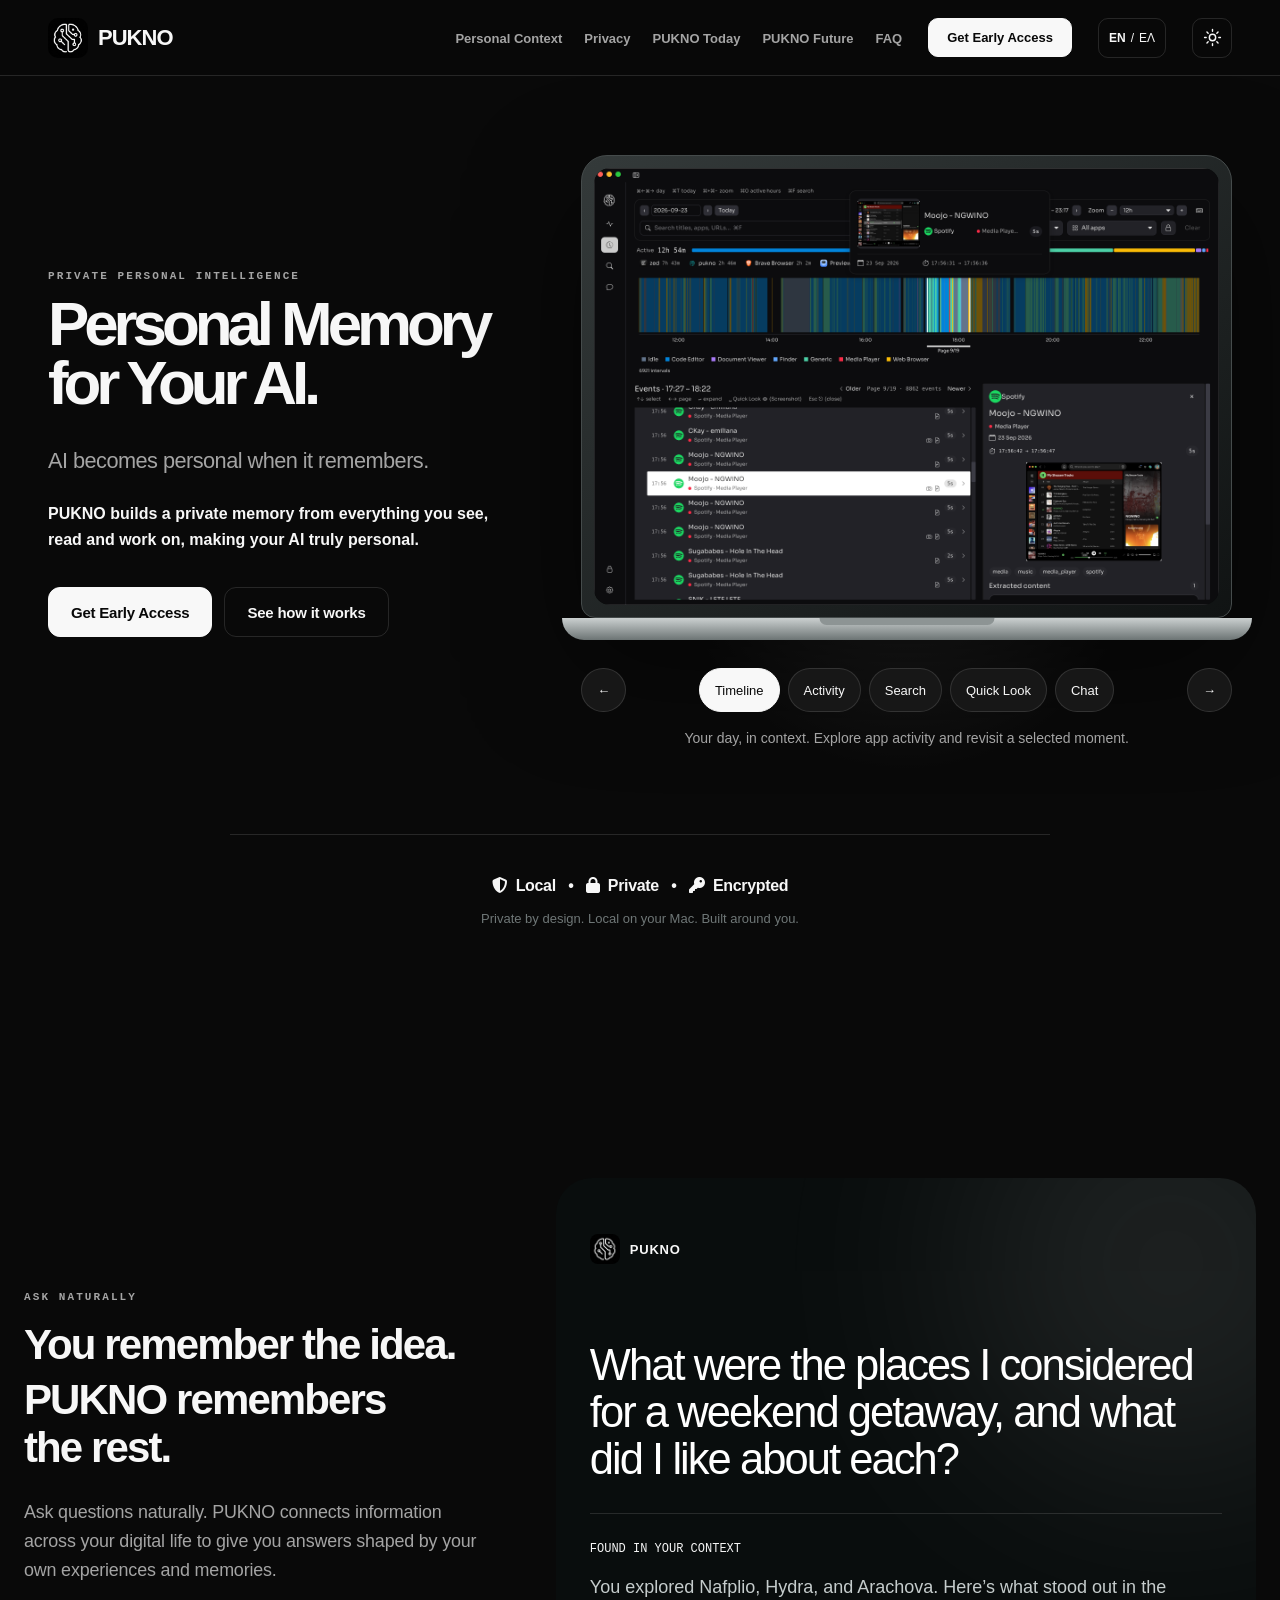
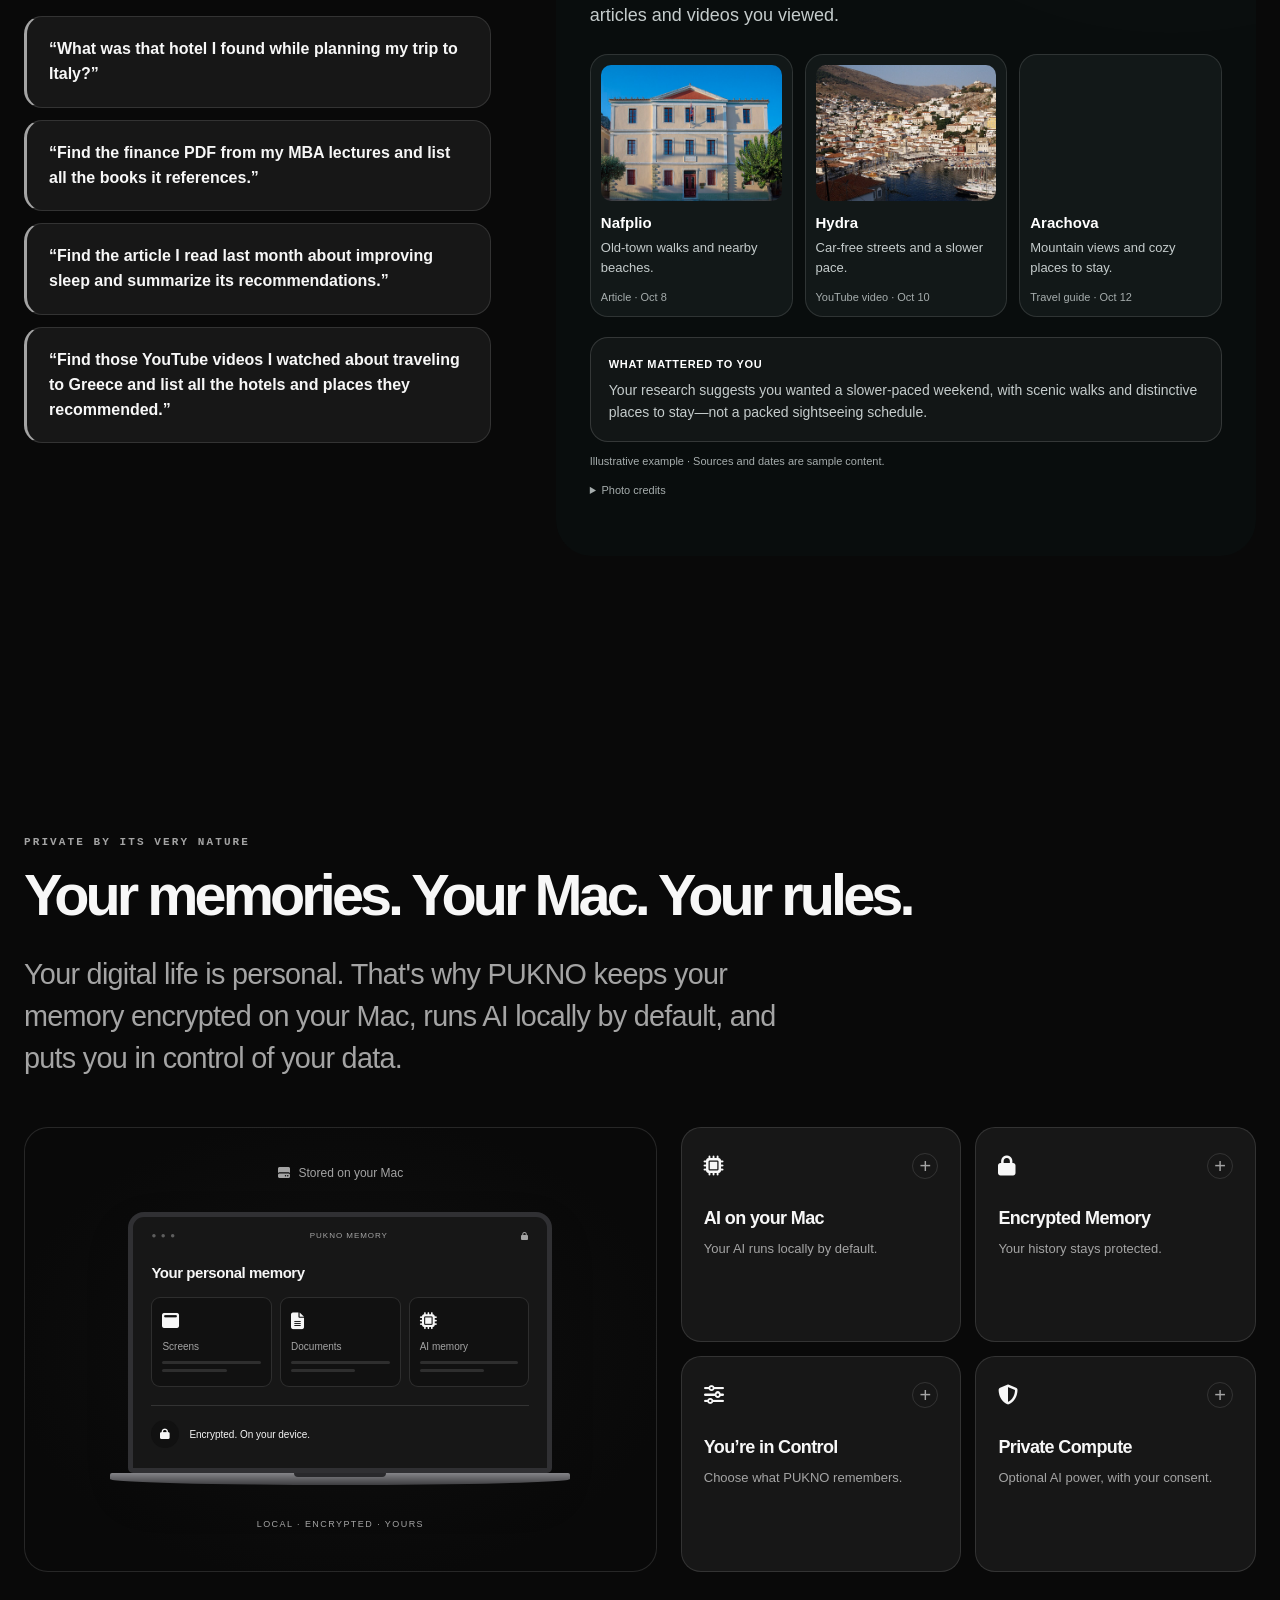
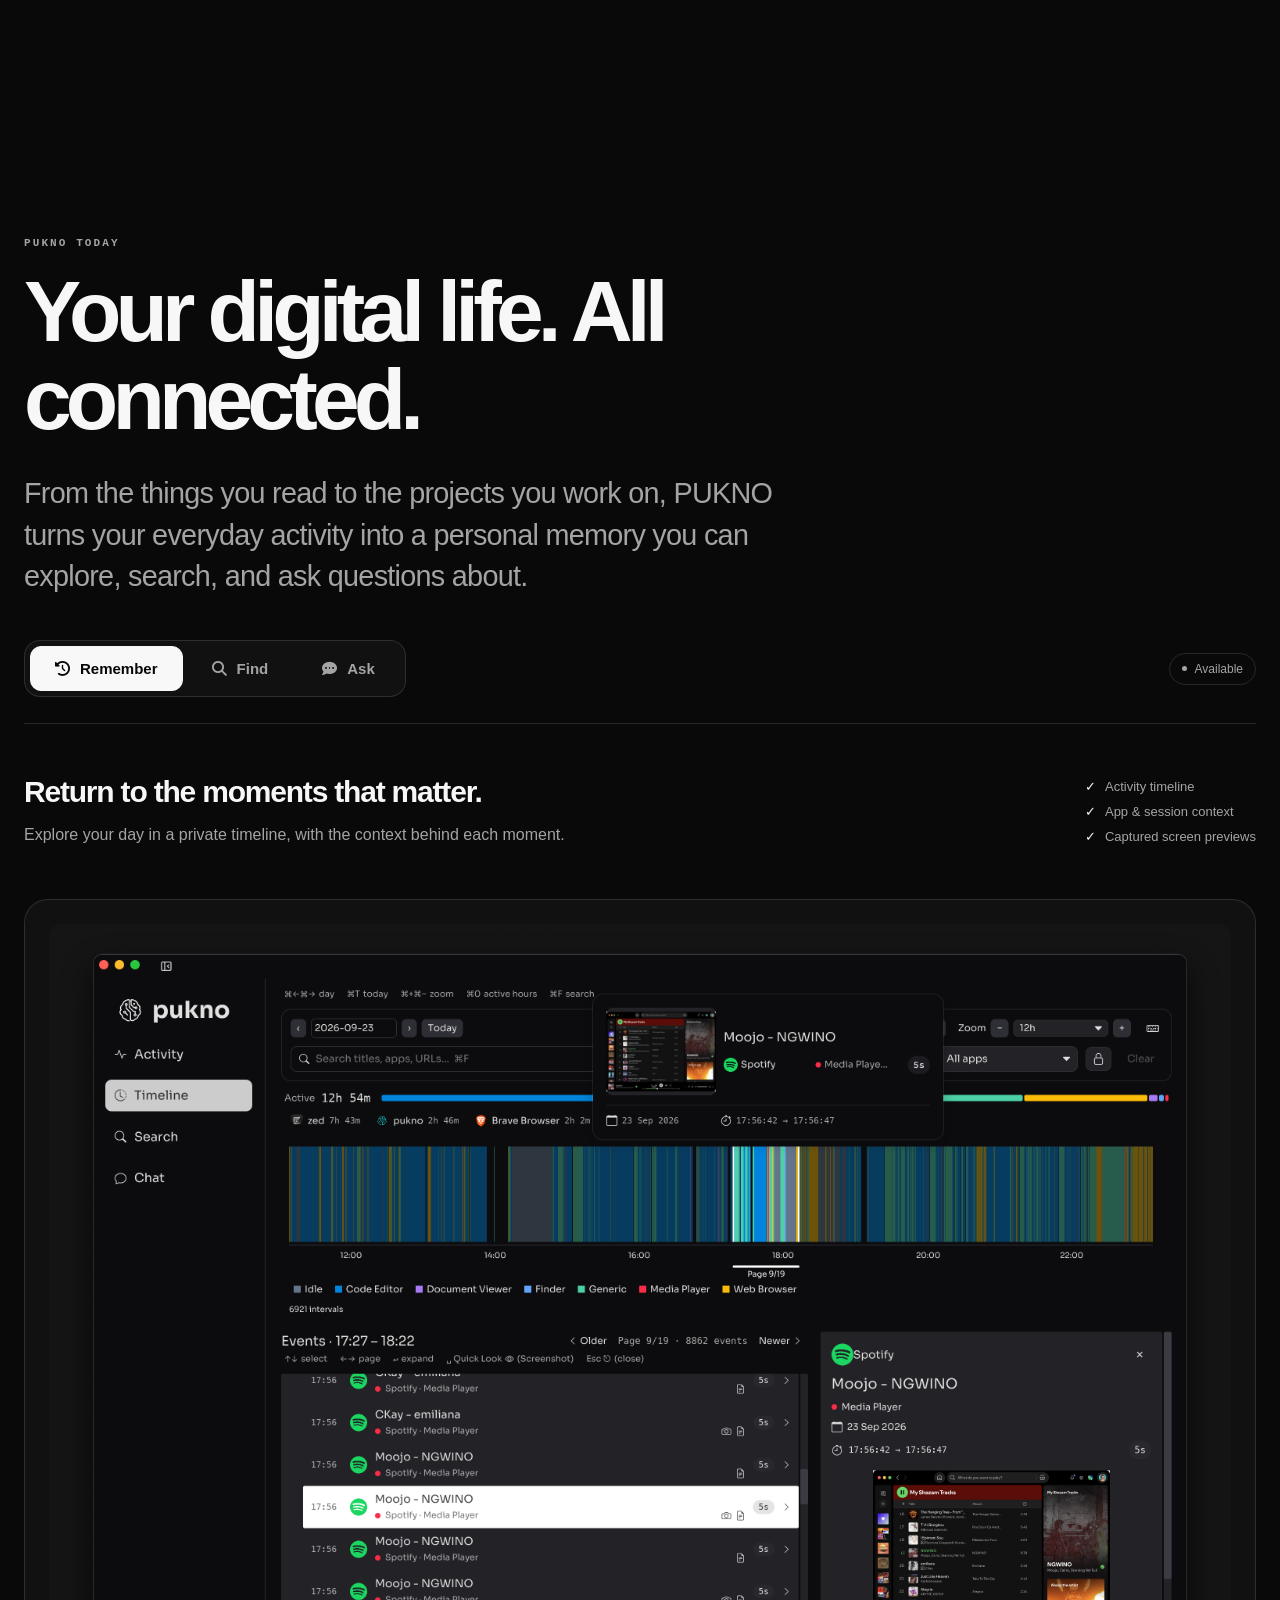
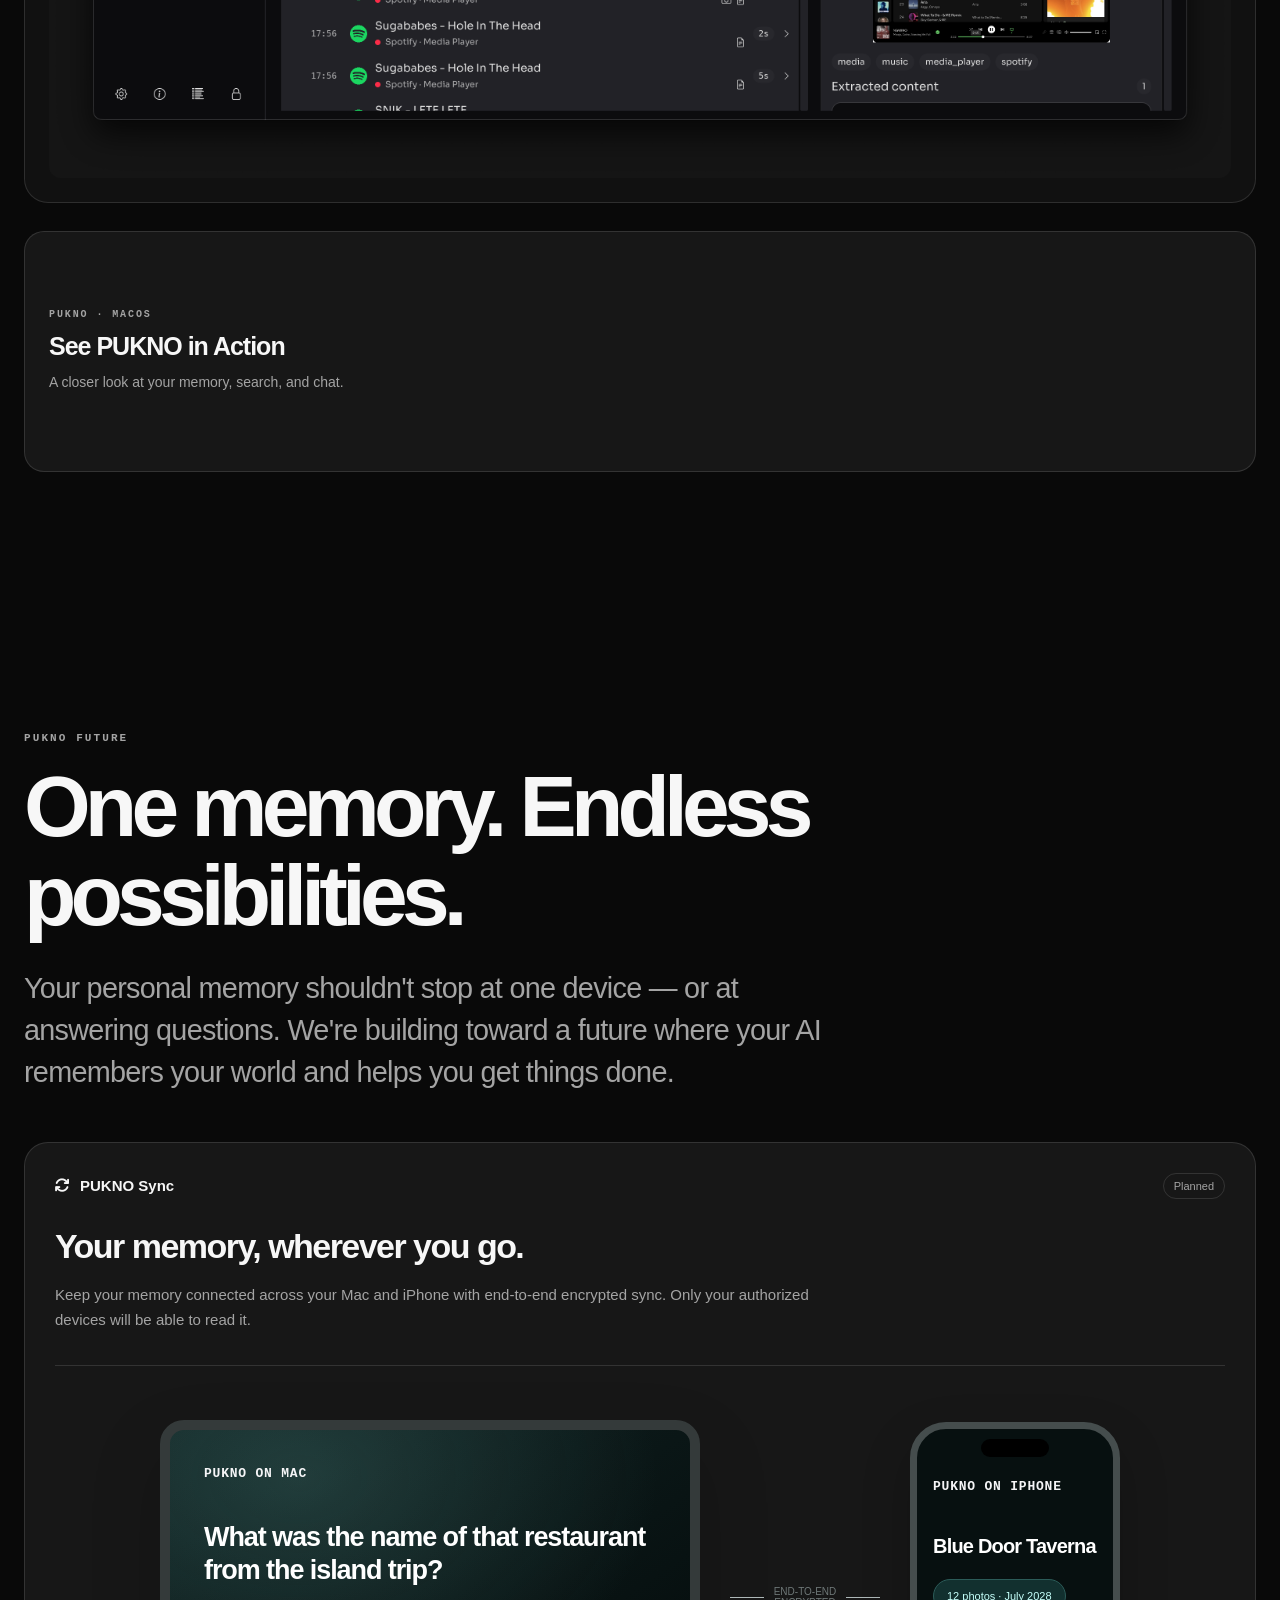
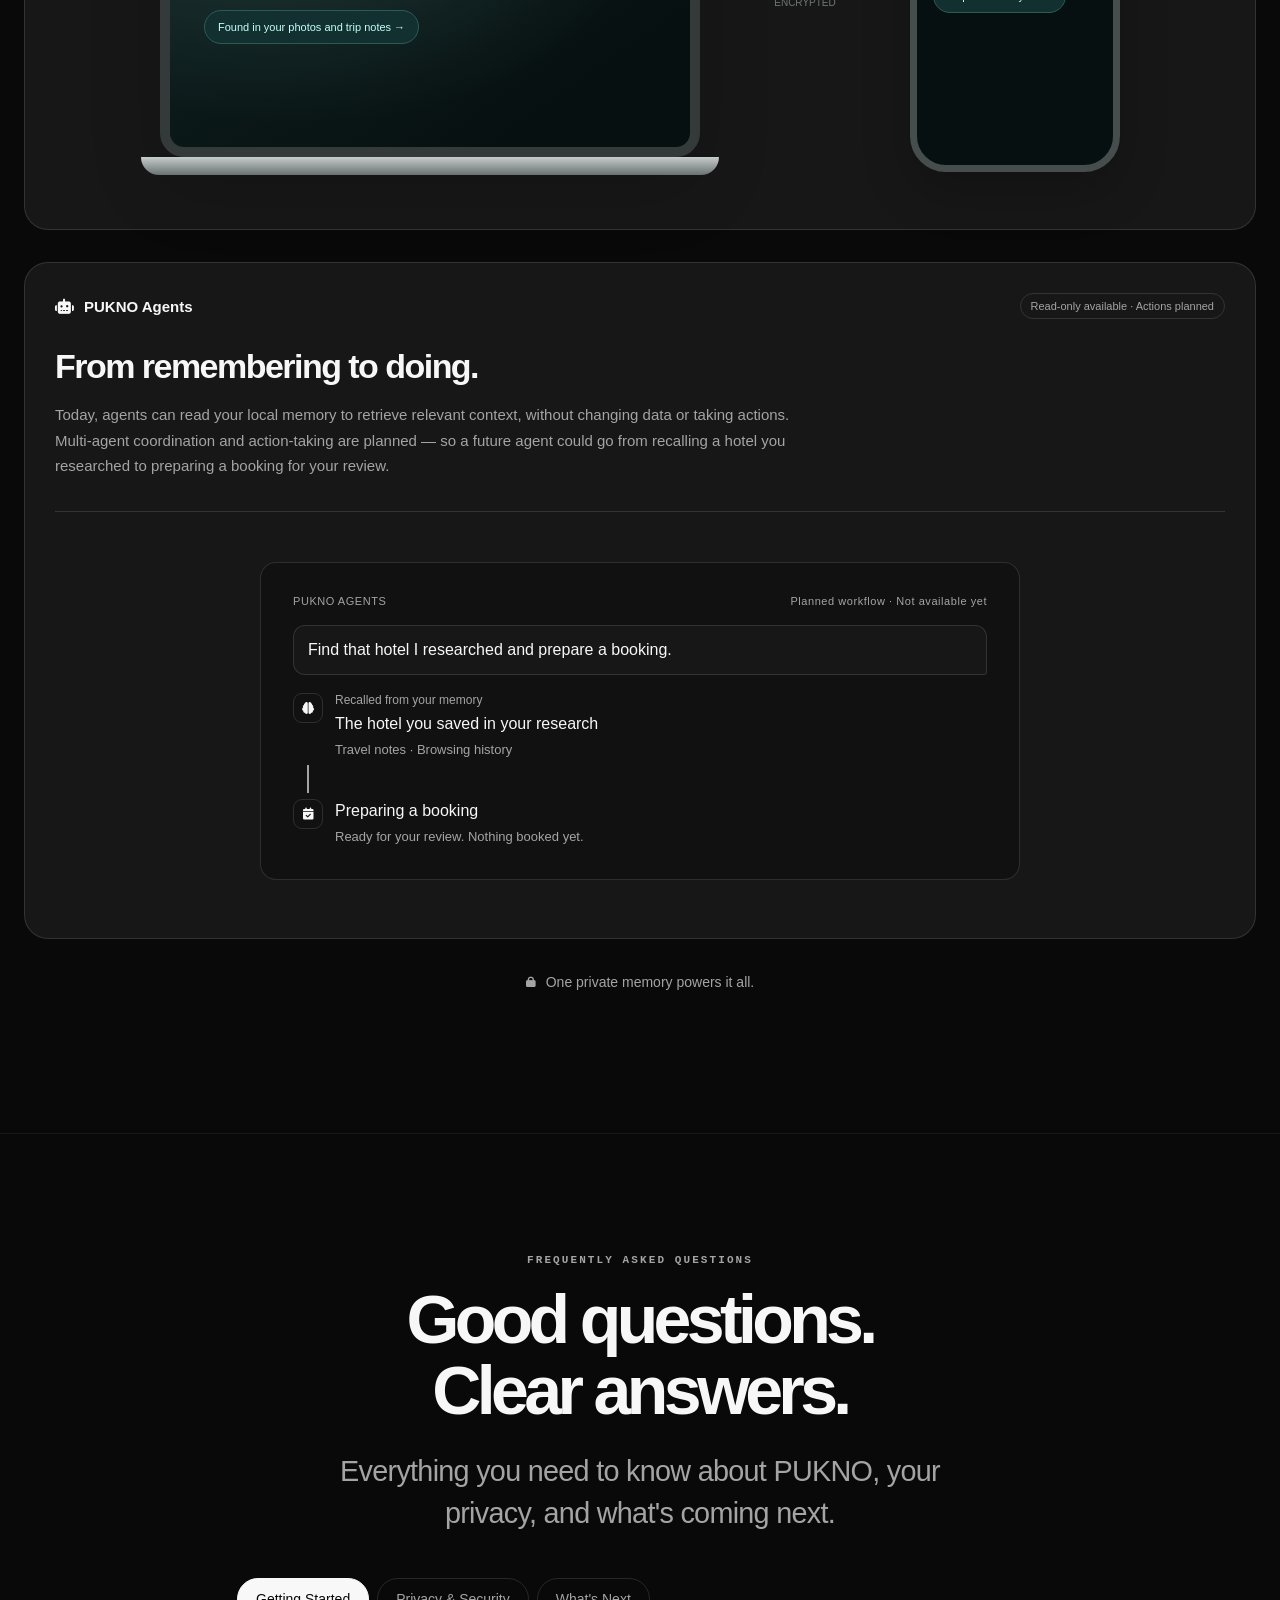
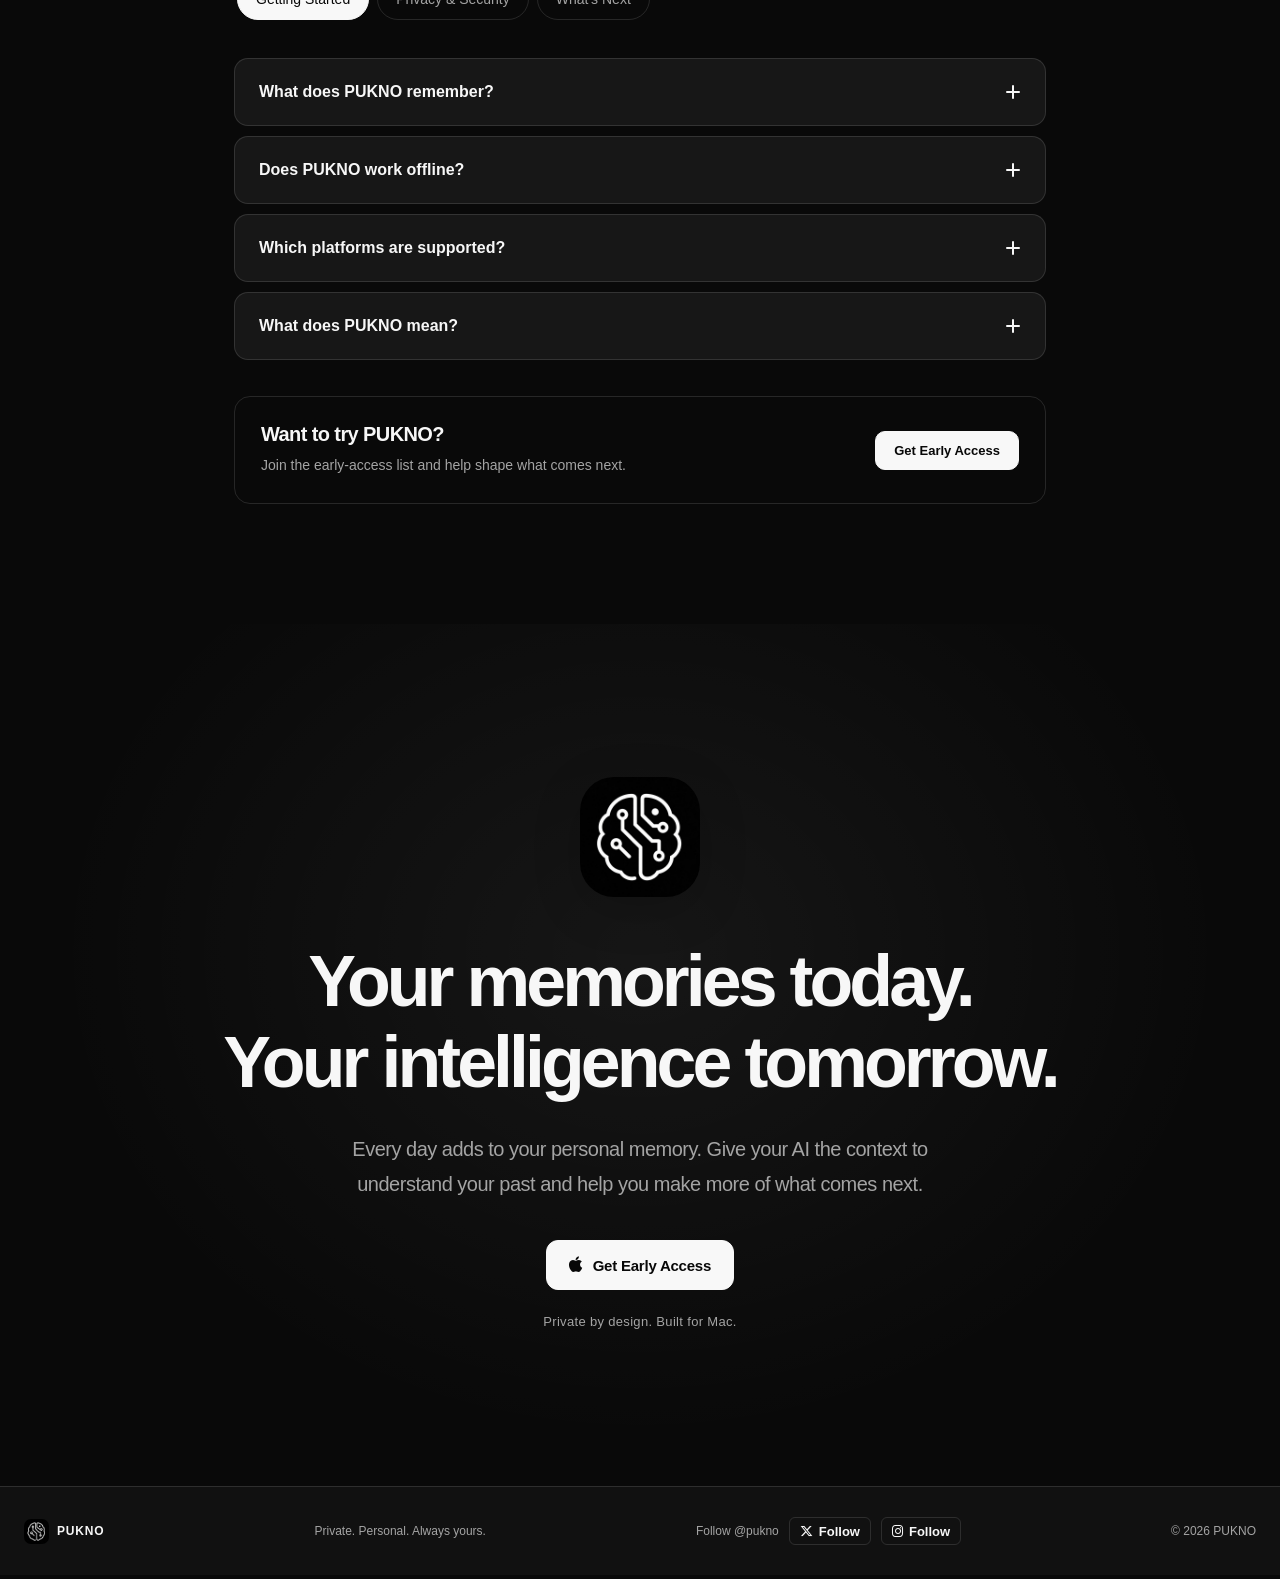
==== commit 33cc5c5d: "Fix last section and get early access modal for lightmode" ====
--- a/index.html
+++ b/index.html
@@ -960,29 +960,18 @@
 
 
 
-        <section class="section dark cta" id="early">
-            <!-- <div class="container"> <img class="reveal" src="assets/pukno-logo.png" alt="PUKNO"> -->
-            <img src="assets/pukno-logo-darkmode.JPG" data-dark-src="assets/pukno-logo-darkmode.JPG" data-light-src="assets/pukno-logo-lightmode.JPG"
-                alt="PUKNO logo">
-
-            <div class="eyebrow cyan reveal">PUKNO</div>
-
-            <h2 class="display reveal">
-                Your private,&nbsp; personal <br>
-                <span class="gradient">AI memory.</span>
-            </h2>
-
-            <p class="lead reveal">
-                PUKNO remembers the context of your digital life — helping you understand what came before and act
-                on what matters next.
-            </p>
-
-            <a class="btn primary notify-trigger reveal" href="#notify" aria-haspopup="dialog">
-                <i class="fa-brands fa-apple" aria-hidden="true"></i>
-                Get early access
-            </a>
-            </div>
-
+        <section class="section dark cta" id="early" aria-labelledby="early-title">
+            <div class="container cta-content reveal">
+                <img src="assets/pukno-logo-darkmode.JPG" data-dark-src="assets/pukno-logo-darkmode.JPG" data-light-src="assets/pukno-logo-lightmode.JPG"
+                    alt="PUKNO logo" width="120" height="120" loading="lazy">
+                <h2 class="display" id="early-title">Your memories today.<br><span class="gradient">Your intelligence tomorrow.</span></h2>
+                <p class="lead">Every day adds to your personal memory. Give your AI the context to understand your past and help you make more of what comes next.</p>
+                <a class="btn primary notify-trigger" href="#notify" aria-haspopup="dialog">
+                    <i class="fa-brands fa-apple" aria-hidden="true"></i>
+                    Get Early Access
+                </a>
+                <p class="cta-note">Private by design. Built for Mac.</p>
+            </div>
         </section>
     </main>
 
--- a/assets/site.css
+++ b/assets/site.css
@@ -2416,28 +2416,52 @@
     .faq-answer, .faq-icon::after, .faq-tab { transition: none; }
 }
 
-.cta {
-    padding: 145px 0;
+.cta#early {
+    position: relative;
+    isolation: isolate;
+    overflow: hidden;
+    padding: clamp(96px, 12vw, 170px) 0;
     text-align: center;
-    background: radial-gradient(circle at 50% 45%, rgba(var(--accent-rgb), .1), transparent 28%), #000
-}
+    background: var(--mono-page);
+}
+
+.cta::before {
+    content: "";
+    position: absolute;
+    inset: 0;
+    z-index: -1;
+    pointer-events: none;
+    background: radial-gradient(ellipse at 50% 38%, rgba(255, 255, 255, .055), transparent 65%);
+}
+
+[data-theme="light"] .cta::before {
+    background: radial-gradient(ellipse at 50% 38%, rgba(0, 0, 0, .04), transparent 65%);
+}
+
+.cta-content { max-width: 1080px; }
+.cta .display { font-size: clamp(36px, 5.6vw, 72px); line-height: 1.12; letter-spacing: -.055em; margin: 0 auto 30px; }
+.cta .cta-note { margin: 22px 0 0; color: var(--mono-muted); font-size: 13px; letter-spacing: .025em; line-height: 1.6; }
 
 .cta img {
     width: 120px;
     height: 120px;
     border-radius: 34px;
-    margin: 0 auto 36px;
-    box-shadow: 0 0 45px rgba(var(--accent-rgb), .16)
+    display: block;
+    margin: 0 auto 44px;
+    box-shadow: 0 12px 48px rgba(0, 0, 0, .18)
 }
 
 .cta .lead {
-    max-width: 680px;
-    margin: 0 auto
+    max-width: 660px;
+    margin: 0 auto;
+    color: var(--mono-muted);
+    font-size: clamp(17px, 2vw, 20px);
+    line-height: 1.75;
 }
 
 .cta .notify-trigger {
-    gap: 8px;
-    margin-top: 26px
+    gap: 10px;
+    margin-top: 38px;
 }
 
 .cta .notify-trigger i {
@@ -2505,7 +2529,9 @@
     height: 170px;
     border: 0;
     border-radius: 12px;
-    background: rgba(255, 255, 255, .02)
+    /* The external Tally form uses light text and cannot inherit our theme. */
+    background: #101010;
+    color-scheme: dark;
 }
 
 .notify-modal-close {
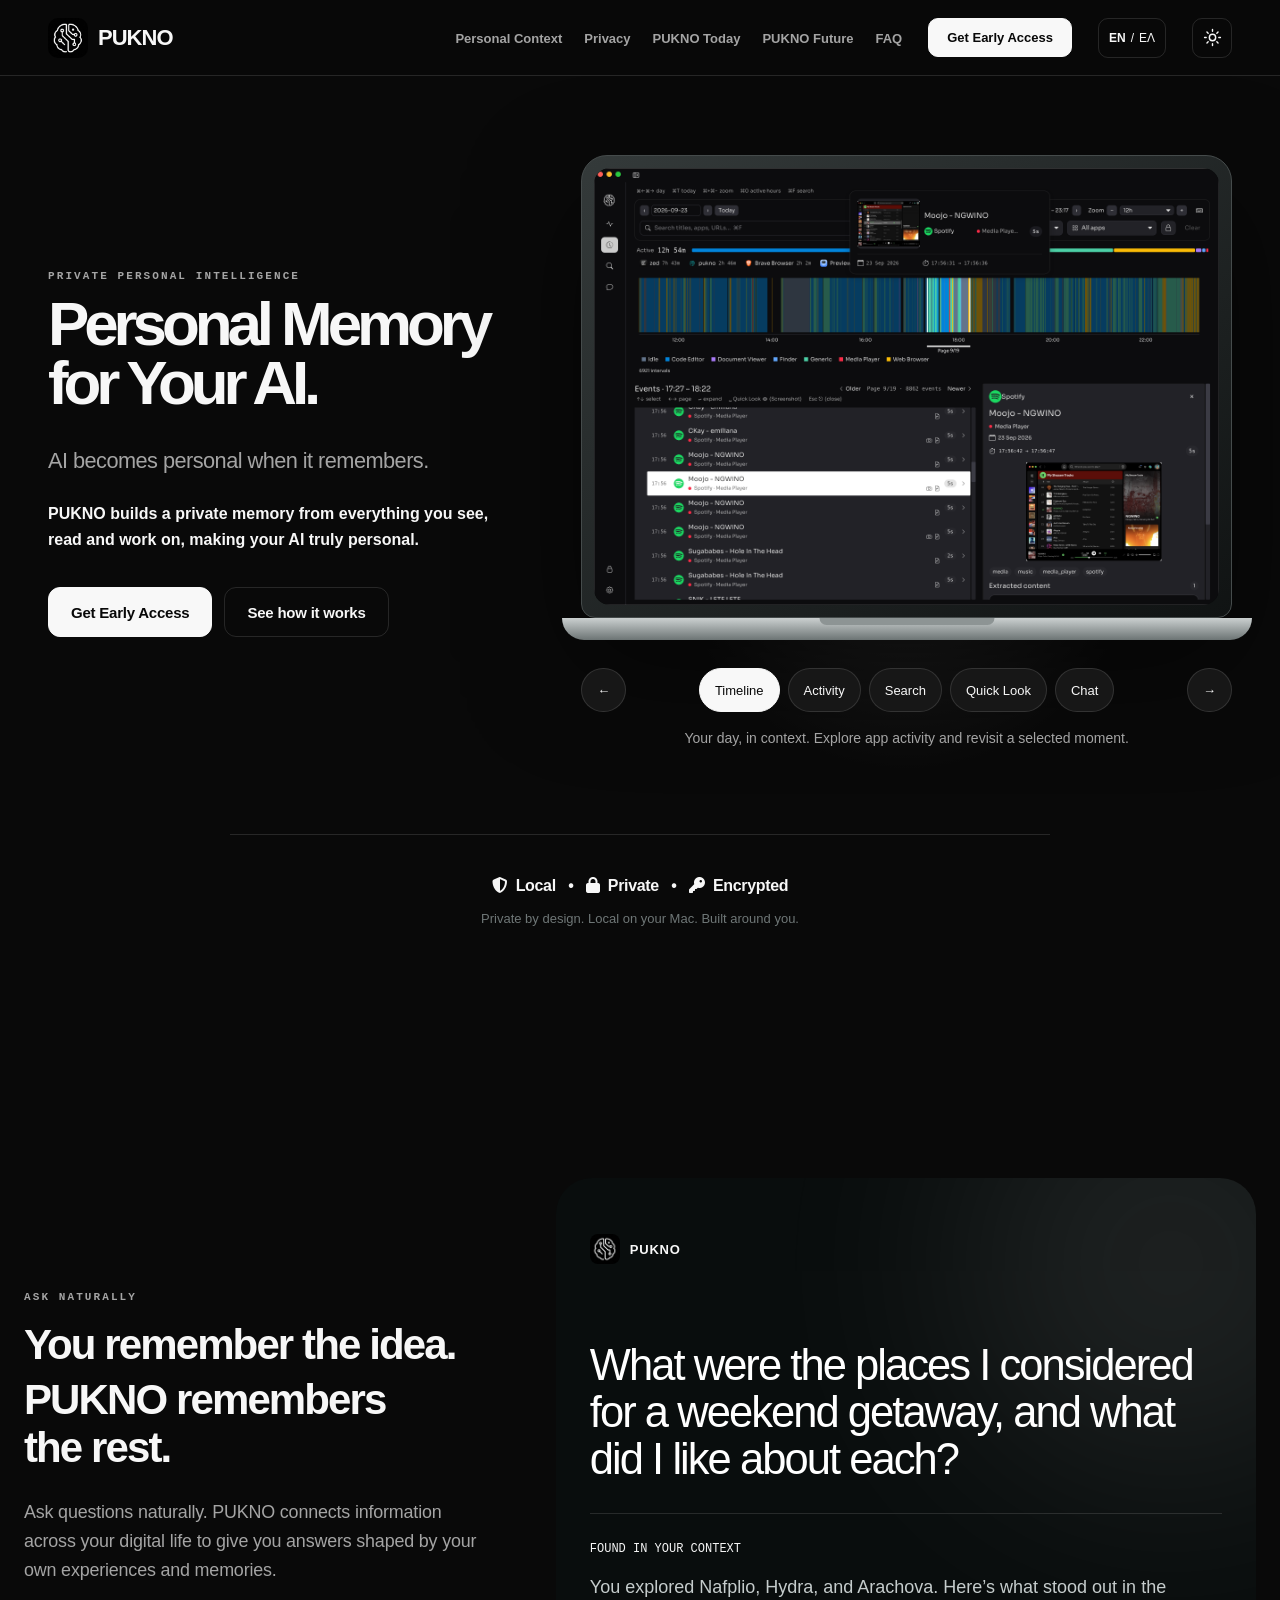
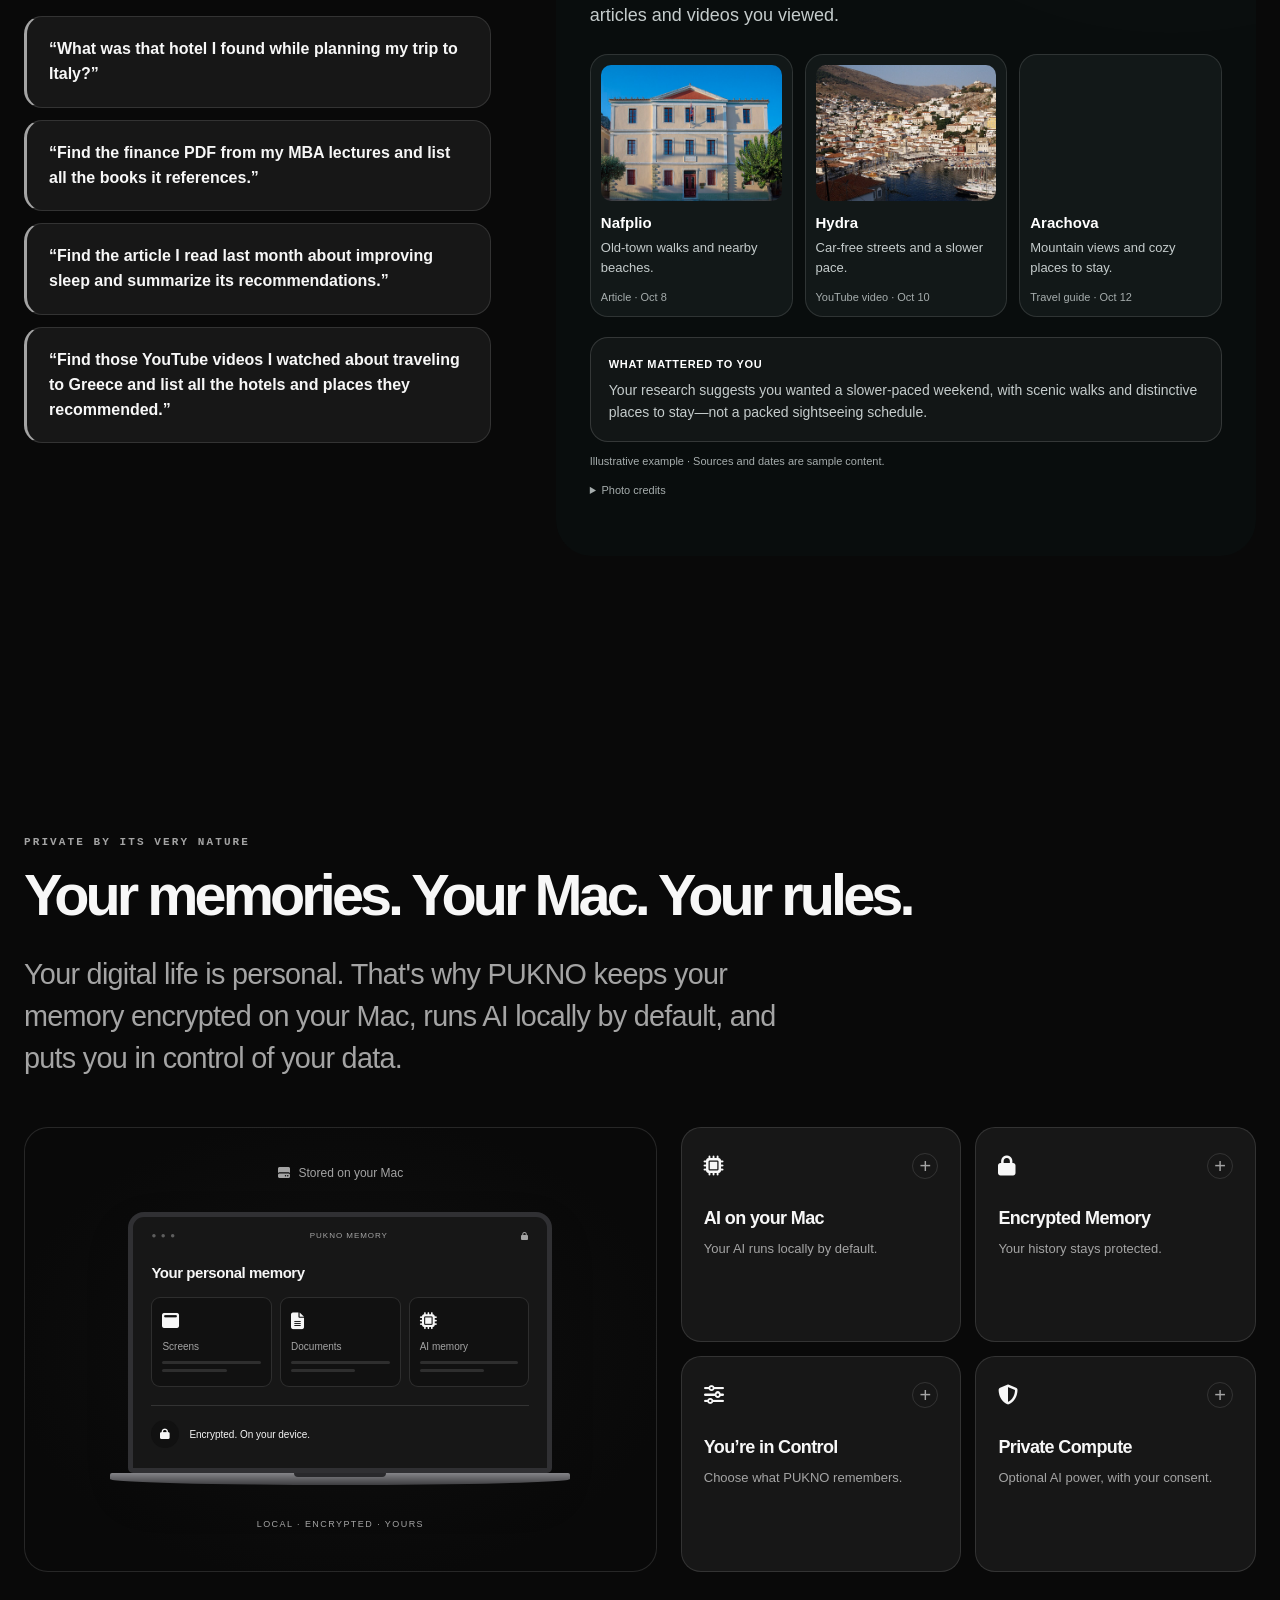
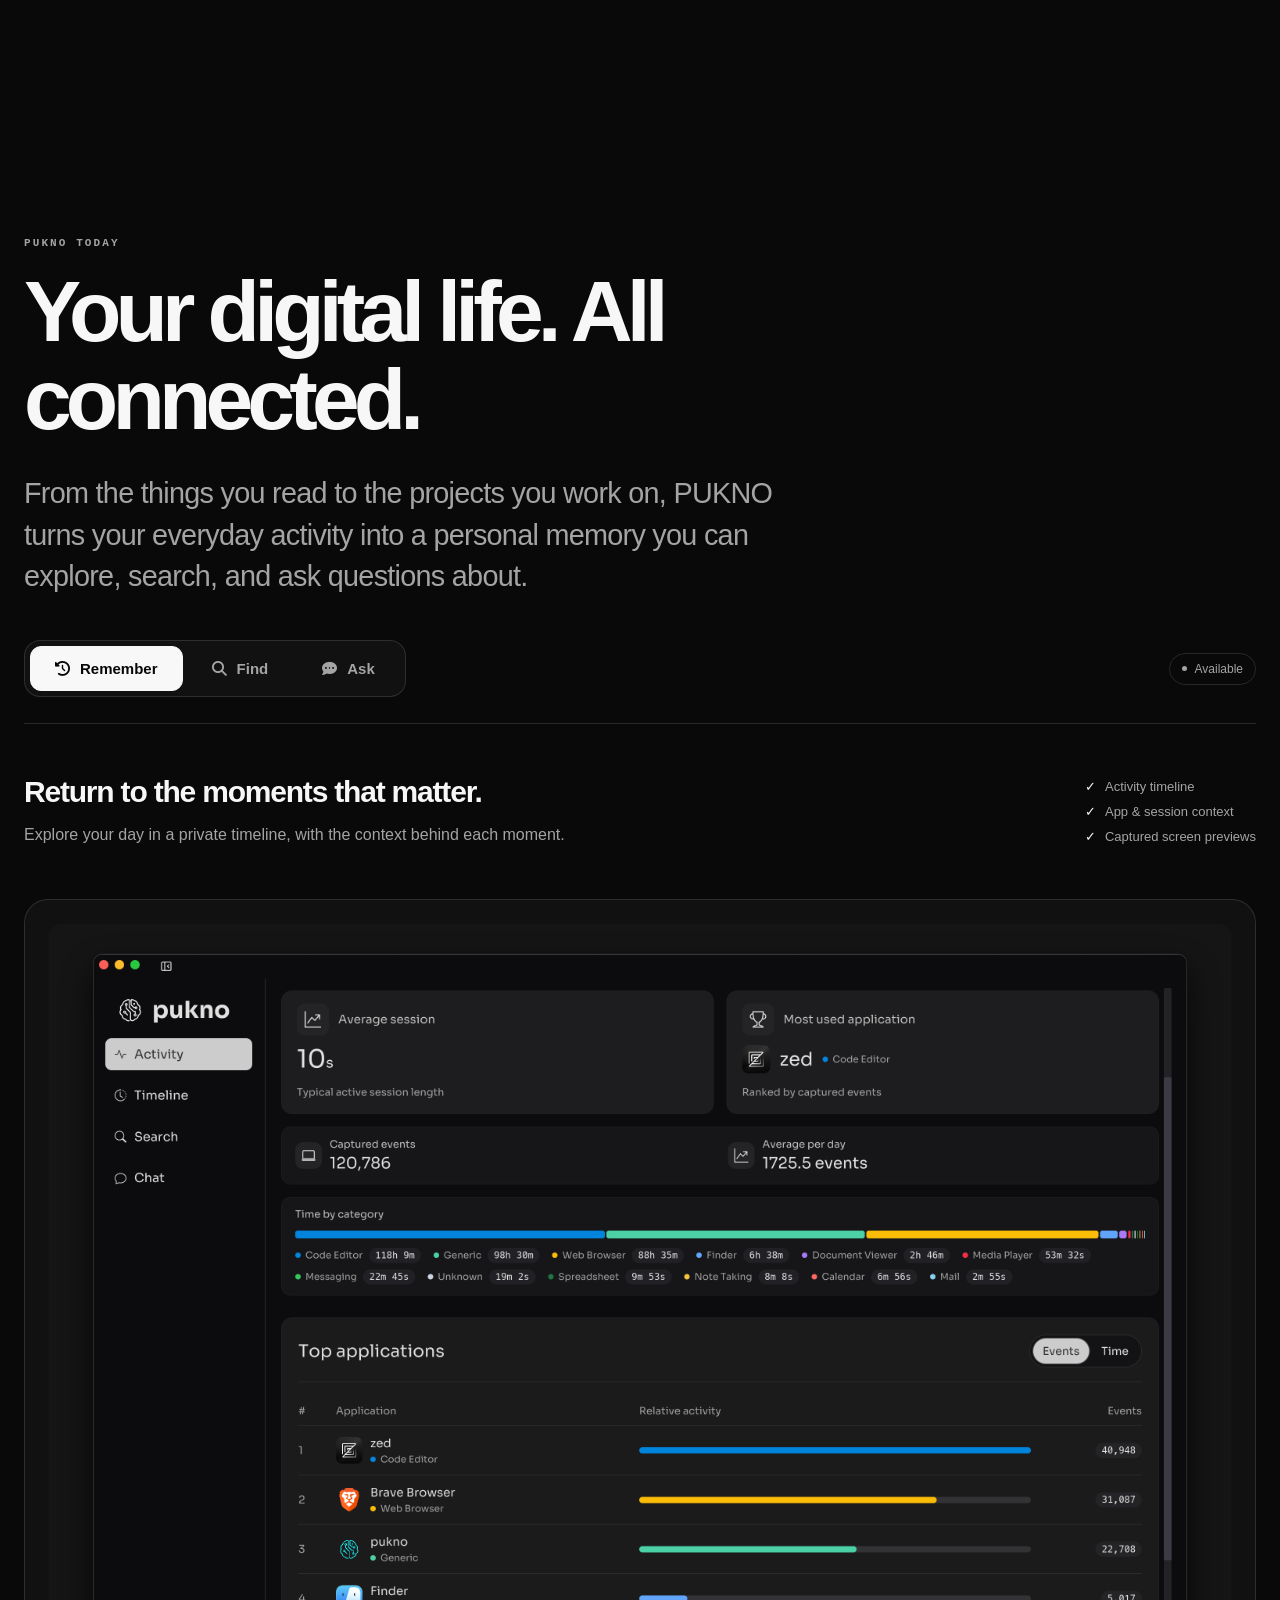
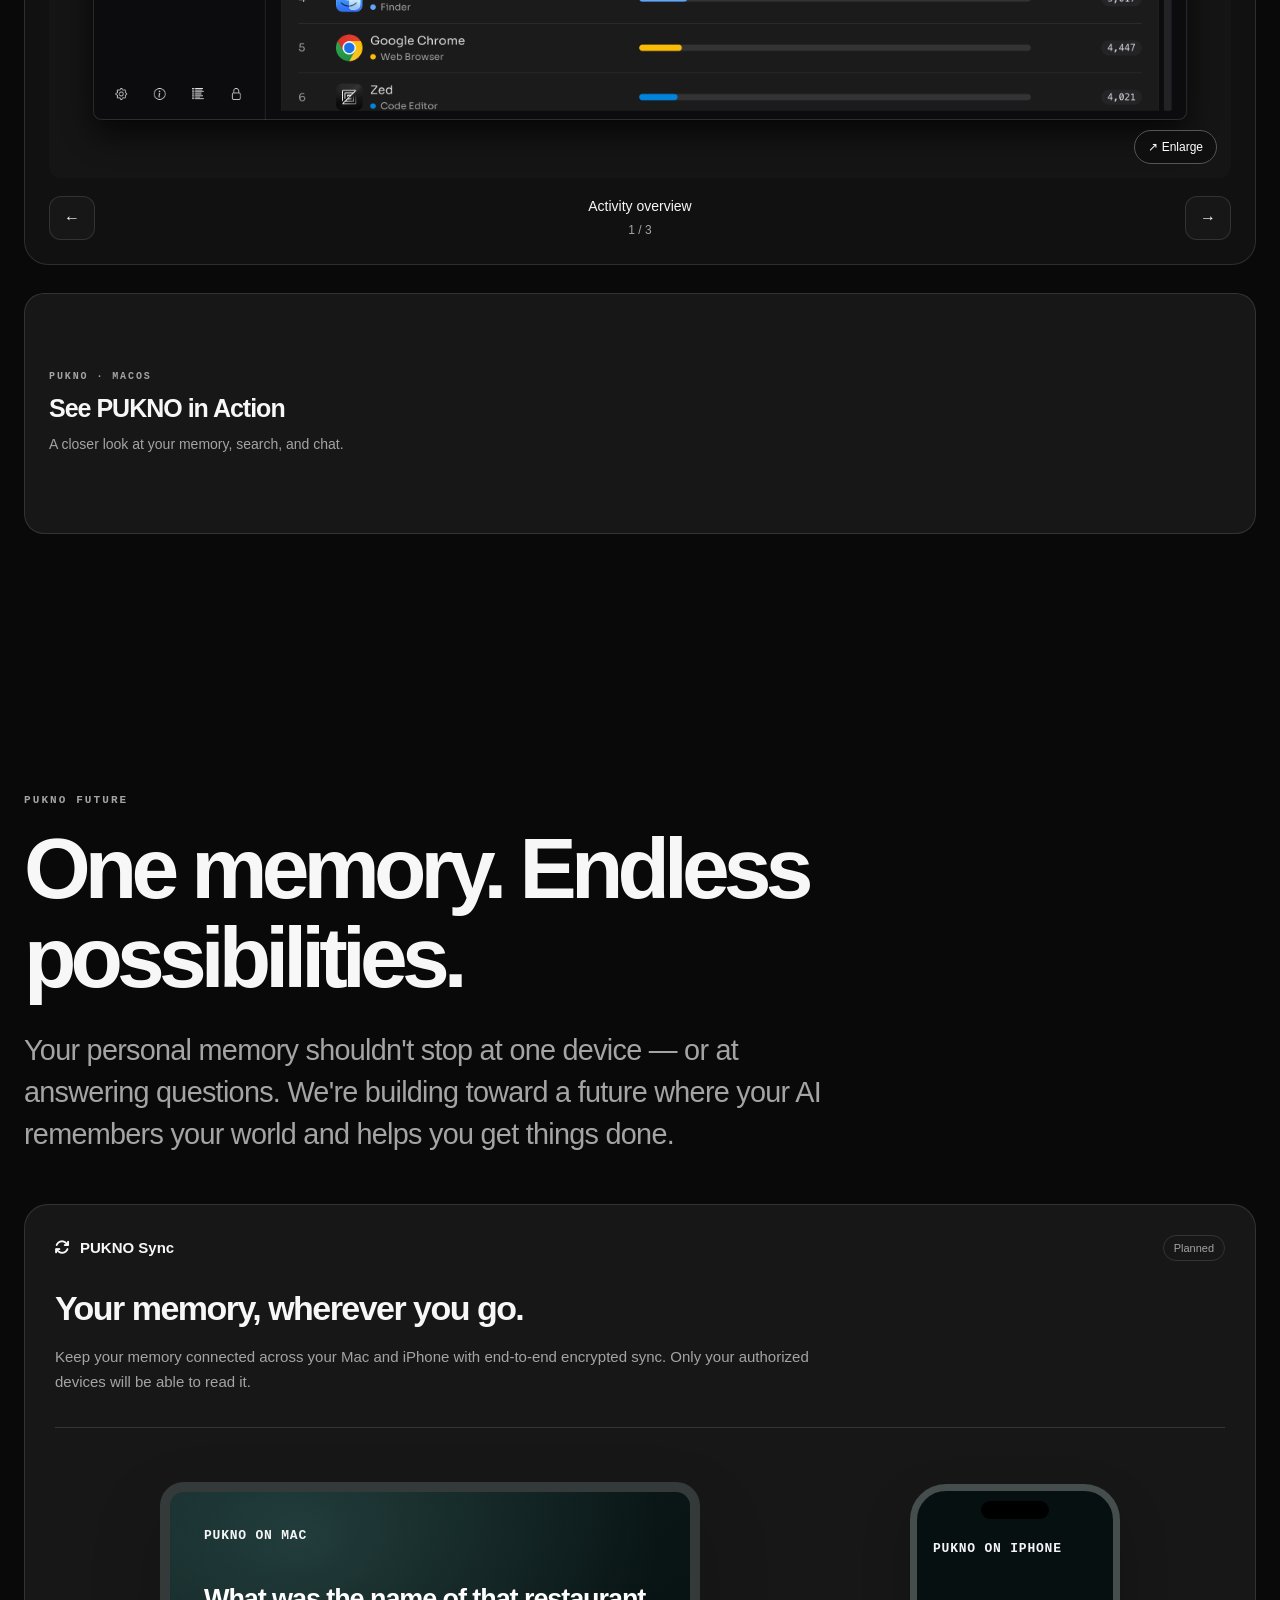
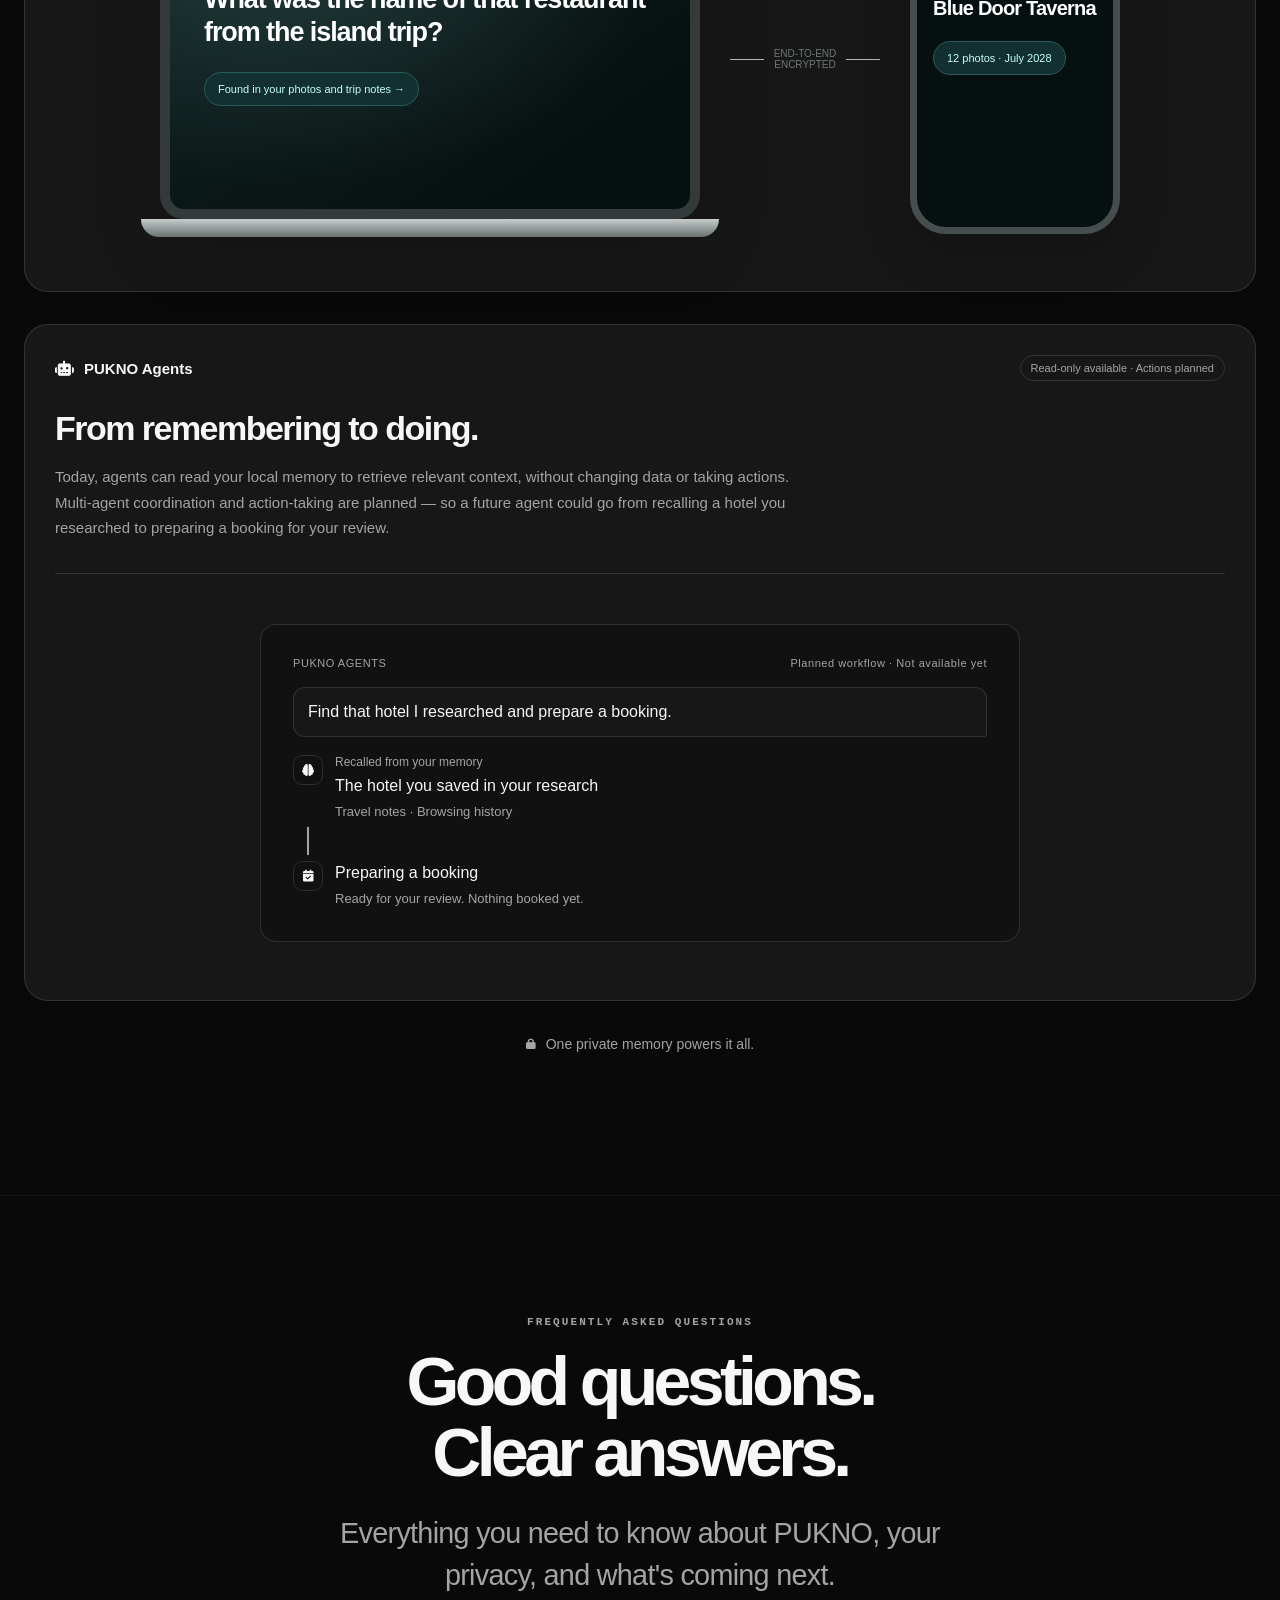
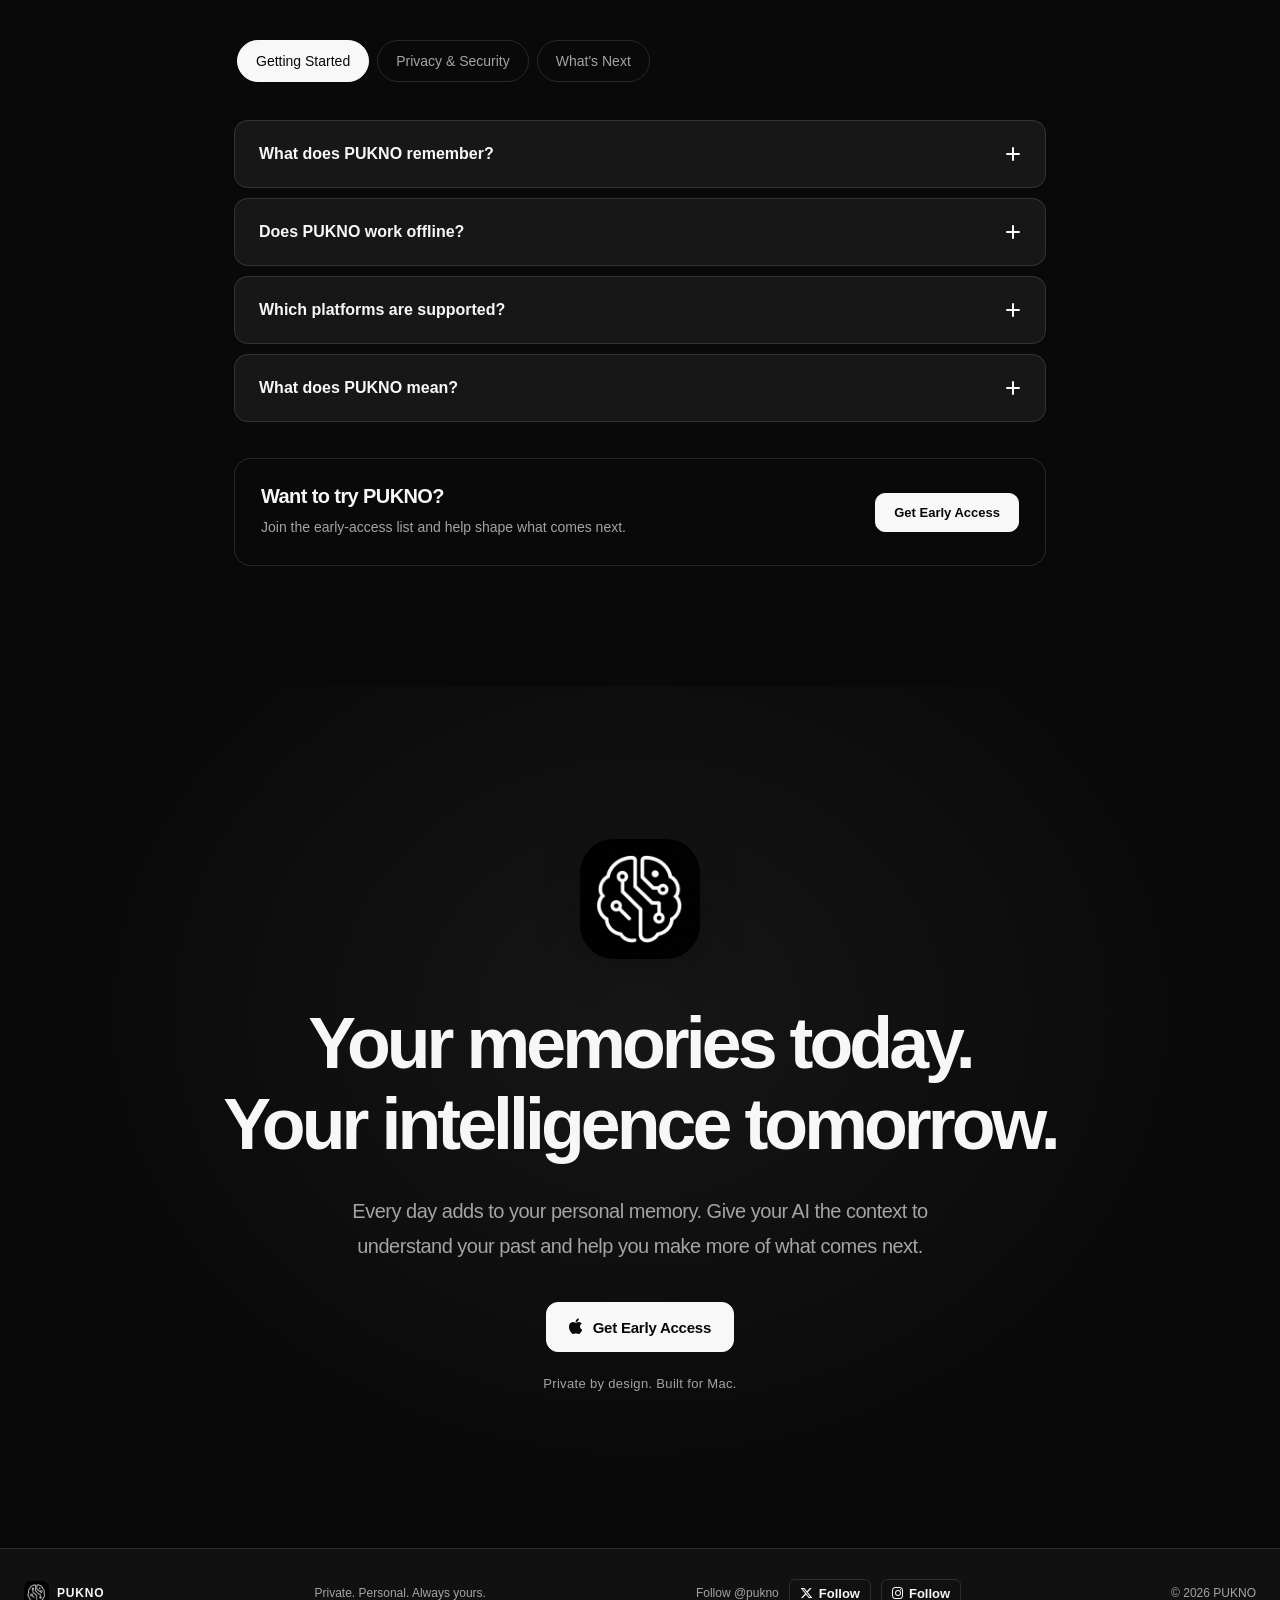
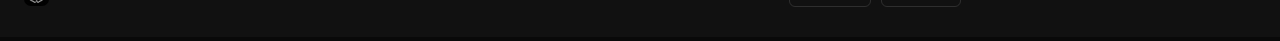
==== commit 9a61b0af: "feat: refresh bilingual landing page and add interactive product galleries - Redesign FAQ with categ" ====
--- a/index.html
+++ b/index.html
@@ -696,15 +696,39 @@
                     <div class="today-controls"><div class="today-tabs" role="tablist" aria-label="Explore PUKNO features"><button type="button" class="today-tab" role="tab" id="today-tab-remember" aria-controls="today-panel-remember" aria-selected="true" tabindex="0"><i class="fa-solid fa-clock-rotate-left" aria-hidden="true"></i>Remember</button><button type="button" class="today-tab" role="tab" id="today-tab-find" aria-controls="today-panel-find" aria-selected="false" tabindex="-1"><i class="fa-solid fa-magnifying-glass" aria-hidden="true"></i>Find</button><button type="button" class="today-tab" role="tab" id="today-tab-ask" aria-controls="today-panel-ask" aria-selected="false" tabindex="-1"><i class="fa-solid fa-comment-dots" aria-hidden="true"></i>Ask</button></div><span class="today-available"><span aria-hidden="true"></span>Available</span></div>
                     <div class="today-panel" role="tabpanel" id="today-panel-remember" aria-labelledby="today-tab-remember" tabindex="0">
                         <div class="today-panel-copy"><div><h3>Return to the moments that matter.</h3><p>Explore your day in a private timeline, with the context behind each moment.</p></div><ul class="today-highlights"><li>Activity timeline</li><li>App &amp; session context</li><li>Captured screen previews</li></ul></div>
-                        <figure class="today-showcase"><img src="assets/screenshots/darkmode/3_pukno_screen_timeline.png" alt="PUKNO activity timeline with applications and session context" loading="lazy" decoding="async" width="3024" height="2184"></figure>
+                        <figure class="today-showcase" data-gallery aria-label="PUKNO screenshots">
+                        <div class="gallery-viewport">
+                        <button type="button" class="gallery-slide" data-caption="Activity overview" aria-label="Enlarge: Activity overview" aria-haspopup="dialog"><img src="assets/screenshots/darkmode/2_pukno_screen_activity_more_content.png" alt="Activity overview" loading="lazy" decoding="async" width="3024" height="2184"><span class="gallery-expand" aria-hidden="true">↗ Enlarge</span></button>
+                        <button type="button" class="gallery-slide" data-caption="Your day as a timeline" aria-label="Enlarge: Your day as a timeline" aria-haspopup="dialog" hidden><img src="assets/screenshots/darkmode/3_pukno_screen_timeline.png" alt="Your day as a timeline" loading="lazy" decoding="async" width="3024" height="2184"><span class="gallery-expand" aria-hidden="true">↗ Enlarge</span></button>
+                        <button type="button" class="gallery-slide" data-caption="Inspect a captured moment" aria-label="Enlarge: Inspect a captured moment" aria-haspopup="dialog" hidden><img src="assets/screenshots/darkmode/3_pukno_screen_timeline_quicklook.png" alt="Inspect a captured moment" loading="lazy" decoding="async" width="3024" height="2184"><span class="gallery-expand" aria-hidden="true">↗ Enlarge</span></button>
+                        </div>
+                        <figcaption class="gallery-controls"><button type="button" data-gallery-prev aria-label="Previous screenshot">←</button><p aria-live="polite" aria-atomic="true"><span data-gallery-caption>Activity overview</span><span class="gallery-count" data-gallery-count>1 / 3</span></p><button type="button" data-gallery-next aria-label="Next screenshot">→</button></figcaption>
+                        </figure>
                     </div>
                     <div class="today-panel" role="tabpanel" id="today-panel-find" aria-labelledby="today-tab-find" tabindex="0" hidden>
                         <div class="today-panel-copy"><div><h3>Find it, even if you only remember a little.</h3><p>Describe what you remember and find relevant captured screens by topic.</p></div><ul class="today-highlights"><li>Semantic search</li><li>Ranked results</li><li>Visual previews</li></ul></div>
-                        <figure class="today-showcase"><img src="assets/screenshots/darkmode/4_pukno_screen_search_snapshot.png" alt="PUKNO screenshot search with results ranked by similarity" loading="lazy" decoding="async" width="3024" height="2184"></figure>
+                        <figure class="today-showcase" data-gallery aria-label="PUKNO screenshots">
+                        <div class="gallery-viewport">
+                        <button type="button" class="gallery-slide" data-caption="Search captured screens" aria-label="Enlarge: Search captured screens" aria-haspopup="dialog"><img src="assets/screenshots/darkmode/4_pukno_screen_search_snapshot.png" alt="Search captured screens" loading="lazy" decoding="async" width="3024" height="2184"><span class="gallery-expand" aria-hidden="true">↗ Enlarge</span></button>
+                        <button type="button" class="gallery-slide" data-caption="Search your timeline" aria-label="Enlarge: Search your timeline" aria-haspopup="dialog" hidden><img src="assets/screenshots/darkmode/3_pukno_screen_timeline_search.png" alt="Search your timeline" loading="lazy" decoding="async" width="3024" height="2184"><span class="gallery-expand" aria-hidden="true">↗ Enlarge</span></button>
+                        <button type="button" class="gallery-slide" data-caption="Take a closer look at a result" aria-label="Enlarge: Take a closer look at a result" aria-haspopup="dialog" hidden><img src="assets/screenshots/darkmode/3_pukno_screen_timeline_search_quicklook.png" alt="Take a closer look at a result" loading="lazy" decoding="async" width="3024" height="2184"><span class="gallery-expand" aria-hidden="true">↗ Enlarge</span></button>
+                        </div>
+                        <figcaption class="gallery-controls"><button type="button" data-gallery-prev aria-label="Previous screenshot">←</button><p aria-live="polite" aria-atomic="true"><span data-gallery-caption>Search captured screens</span><span class="gallery-count" data-gallery-count>1 / 3</span></p><button type="button" data-gallery-next aria-label="Next screenshot">→</button></figcaption>
+                        </figure>
                     </div>
                     <div class="today-panel" role="tabpanel" id="today-panel-ask" aria-labelledby="today-tab-ask" tabindex="0" hidden>
-                        <div class="today-panel-copy"><div><h3>Ask a question. Reconnect the context.</h3><p>Ask about your activity and bring relevant memories into the conversation.</p></div><ul class="today-highlights"><li>Local AI chat</li><li>Connected memories</li><li>Source cards</li></ul></div>
-                        <figure class="today-showcase"><img src="assets/screenshots/darkmode/5_pukno_screen_chat_youtube.png" alt="PUKNO chat recalling YouTube activity with source cards" loading="lazy" decoding="async" width="3024" height="2184"></figure>
+                        <div class="today-panel-copy"><div><h3>Ask a question. Reconnect the context.</h3><p>Ask about your activity, explore what’s in an image, or understand the context of a YouTube video. PUKNO brings relevant memories into the conversation to help you connect what you’ve seen and learned.</p></div><ul class="today-highlights"><li>Local AI chat</li><li>Connected memories</li><li>Source cards</li></ul></div>
+                        <figure class="today-showcase" data-gallery aria-label="PUKNO screenshots">
+                        <div class="gallery-viewport">
+                        <button type="button" class="gallery-slide" data-caption="Ask about your activity" aria-label="Enlarge: Ask about your activity" aria-haspopup="dialog"><img src="assets/screenshots/darkmode/5_pukno_screen_chat_timeline.png" alt="Ask about your activity" loading="lazy" decoding="async" width="3024" height="2184"><span class="gallery-expand" aria-hidden="true">↗ Enlarge</span></button>
+                        <button type="button" class="gallery-slide" data-caption="Recall an earlier day" aria-label="Enlarge: Recall an earlier day" aria-haspopup="dialog" hidden><img src="assets/screenshots/darkmode/5_pukno_screen_chat_timeline_past_date.png" alt="Recall an earlier day" loading="lazy" decoding="async" width="3024" height="2184"><span class="gallery-expand" aria-hidden="true">↗ Enlarge</span></button>
+                        <button type="button" class="gallery-slide" data-caption="Reconnect with watched content" aria-label="Enlarge: Reconnect with watched content" aria-haspopup="dialog" hidden><img src="assets/screenshots/darkmode/5_pukno_screen_chat_youtube.png" alt="Reconnect with watched content" loading="lazy" decoding="async" width="3024" height="2184"><span class="gallery-expand" aria-hidden="true">↗ Enlarge</span></button>
+                        <button type="button" class="gallery-slide" data-caption="Infer context from YouTube content" aria-label="Enlarge: Infer context from YouTube content" aria-haspopup="dialog" hidden><img src="assets/screenshots/darkmode/5_pukno_screen_chat_youtube_2.png" alt="Infer context from YouTube content" loading="lazy" decoding="async" width="3024" height="2184"><span class="gallery-expand" aria-hidden="true">↗ Enlarge</span></button>
+                        <button type="button" class="gallery-slide" data-caption="Find images through chat" aria-label="Enlarge: Find images through chat" aria-haspopup="dialog" hidden><img src="assets/screenshots/darkmode/5_pukno_screen_chat_image_search.png" alt="Find images through chat" loading="lazy" decoding="async" width="3024" height="2184"><span class="gallery-expand" aria-hidden="true">↗ Enlarge</span></button>
+                        <button type="button" class="gallery-slide" data-caption="Understand a photo" aria-label="Enlarge: Understand a photo" aria-haspopup="dialog" hidden><img src="assets/screenshots/darkmode/5_pukno_screen_chat_photo_understanding.png" alt="Understand a photo" loading="lazy" decoding="async" width="3024" height="2184"><span class="gallery-expand" aria-hidden="true">↗ Enlarge</span></button>
+                        </div>
+                        <figcaption class="gallery-controls"><button type="button" data-gallery-prev aria-label="Previous screenshot">←</button><p aria-live="polite" aria-atomic="true"><span data-gallery-caption>Ask about your activity</span><span class="gallery-count" data-gallery-count>1 / 6</span></p><button type="button" data-gallery-next aria-label="Next screenshot">→</button></figcaption>
+                        </figure>
                     </div>
                 </div>
                 <div class="today-walkthrough">
@@ -1038,6 +1062,12 @@
     <script src="assets/site.js"></script>
     <script async defer src="https://buttons.github.io/buttons.js"></script>
 
+    <dialog class="gallery-dialog" aria-label="PUKNO screenshots">
+        <div class="gallery-dialog-toolbar"><button type="button" data-gallery-zoom aria-pressed="false">Zoom 100%</button><button type="button" data-gallery-close aria-label="Close">✕</button></div>
+        <div class="gallery-dialog-stage"><img alt=""></div>
+        <div class="gallery-controls"><button type="button" data-viewer-prev aria-label="Previous screenshot">←</button><p aria-live="polite" aria-atomic="true"><span data-viewer-caption></span><span class="gallery-count" data-viewer-count></span></p><button type="button" data-viewer-next aria-label="Next screenshot">→</button></div>
+    </dialog>
+    <script src="assets/gallery.js" defer></script>
 </body>
 
 </html>
--- a/assets/site.css
+++ b/assets/site.css
@@ -4466,6 +4466,34 @@
 .today-highlights li::before { content: '✓'; margin-right: 9px; color: var(--mono-ink); }
 .today-showcase { margin: 0; padding: clamp(10px, 2vw, 24px); background: var(--mono-subtle); border: 1px solid var(--mono-border); border-radius: 24px; }
 .today-showcase img { width: 100%; height: auto; aspect-ratio: 3024 / 2184; object-fit: contain; border-radius: 12px; background: #151515; }
+.gallery-slide { position: relative; display: block; width: 100%; padding: 0; border: 0; border-radius: 12px; background: #151515; cursor: zoom-in; animation: today-enter .25s ease; }
+.gallery-slide[hidden] { display: none; }
+.gallery-slide img { display: block; }
+.gallery-expand { position: absolute; right: 14px; bottom: 14px; padding: 9px 13px; border: 1px solid #555; border-radius: 999px; background: rgba(15, 15, 15, .9); color: #fff; font-size: 12px; }
+.gallery-controls { display: flex; align-items: center; justify-content: space-between; gap: 16px; padding-top: 18px; }
+.gallery-controls p { margin: 0; text-align: center; color: var(--mono-ink); font-size: 14px; line-height: 1.5; }
+.gallery-count { display: block; margin-top: 4px; color: var(--mono-muted); font-size: 12px; font-variant-numeric: tabular-nums; }
+.gallery-controls button, .gallery-dialog-toolbar button { flex-shrink: 0; min-width: 44px; min-height: 44px; padding: 10px 14px; border: 1px solid var(--mono-border); border-radius: 12px; background: var(--mono-card); color: var(--mono-ink); font: inherit; cursor: pointer; transition: background .2s ease; }
+.gallery-controls button:hover, .gallery-dialog-toolbar button:hover { background: var(--mono-subtle); }
+.gallery-dialog { width: min(1440px, 96vw); max-width: 96vw; max-height: 94vh; max-height: 94dvh; margin: auto; padding: 18px; border: 1px solid var(--mono-border); border-radius: 20px; background: var(--mono-page); color: var(--mono-ink); box-shadow: 0 24px 100px #0008; }
+.gallery-dialog[open] { display: flex; flex-direction: column; animation: today-enter .2s ease; }
+.gallery-dialog::backdrop { background: rgba(0, 0, 0, .85); backdrop-filter: blur(10px); }
+.gallery-dialog-toolbar { display: flex; justify-content: flex-end; gap: 10px; margin-bottom: 14px; flex-shrink: 0; }
+.gallery-dialog-toolbar button[aria-pressed="true"] { background: var(--mono-button); color: var(--mono-button-ink); }
+.gallery-dialog-stage { min-height: 0; overflow: auto; overscroll-behavior: contain; border-radius: 10px; background: #151515; }
+.gallery-dialog-stage img { display: block; width: 100%; height: auto; max-height: 70vh; max-height: 70dvh; object-fit: contain; margin: auto; }
+.gallery-dialog-stage.is-zoomed img { width: auto; max-width: none; max-height: none; margin: 0; }
+.gallery-dialog .gallery-controls { flex-shrink: 0; }
+@media (max-width: 700px) {
+    .gallery-expand { right: 8px; bottom: 8px; padding: 6px 10px; }
+    .gallery-controls { gap: 10px; }
+    .gallery-controls p { font-size: 12px; }
+    .gallery-dialog { padding: 12px; border-radius: 14px; }
+}
+@media (prefers-reduced-motion: reduce) {
+    .gallery-slide, .gallery-dialog[open] { animation: none; }
+    .gallery-controls button, .gallery-dialog-toolbar button { transition: none; }
+}
 .today-walkthrough { display: grid; grid-template-columns: 1fr 340px; align-items: center; gap: 32px; margin-top: 28px; padding: 24px; background: var(--mono-card); border: 1px solid var(--mono-border); border-radius: 20px; }
 .today-walkthrough .eyebrow { font-size: 10px; margin-bottom: 12px; color: var(--mono-muted); }
 .today-walkthrough h3 { margin: 0 0 10px; font-size: 25px; letter-spacing: -.04em; }
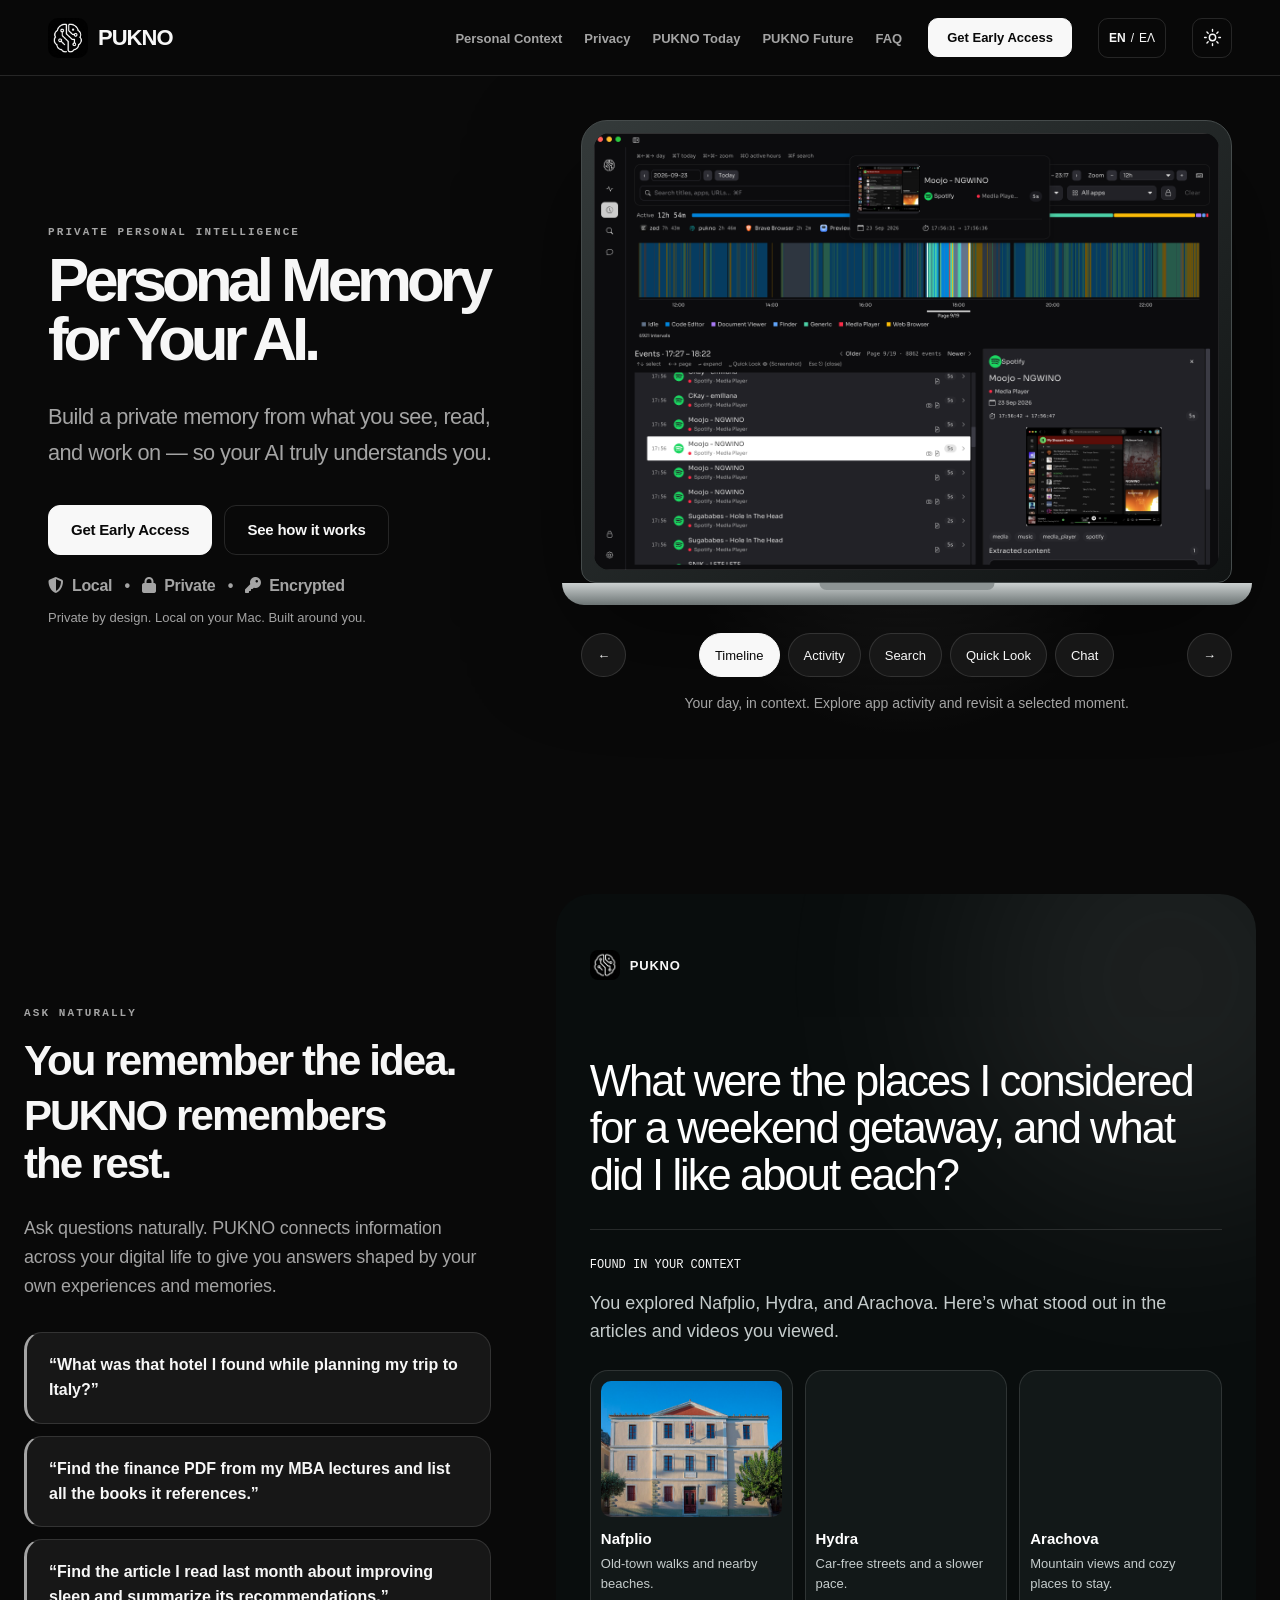
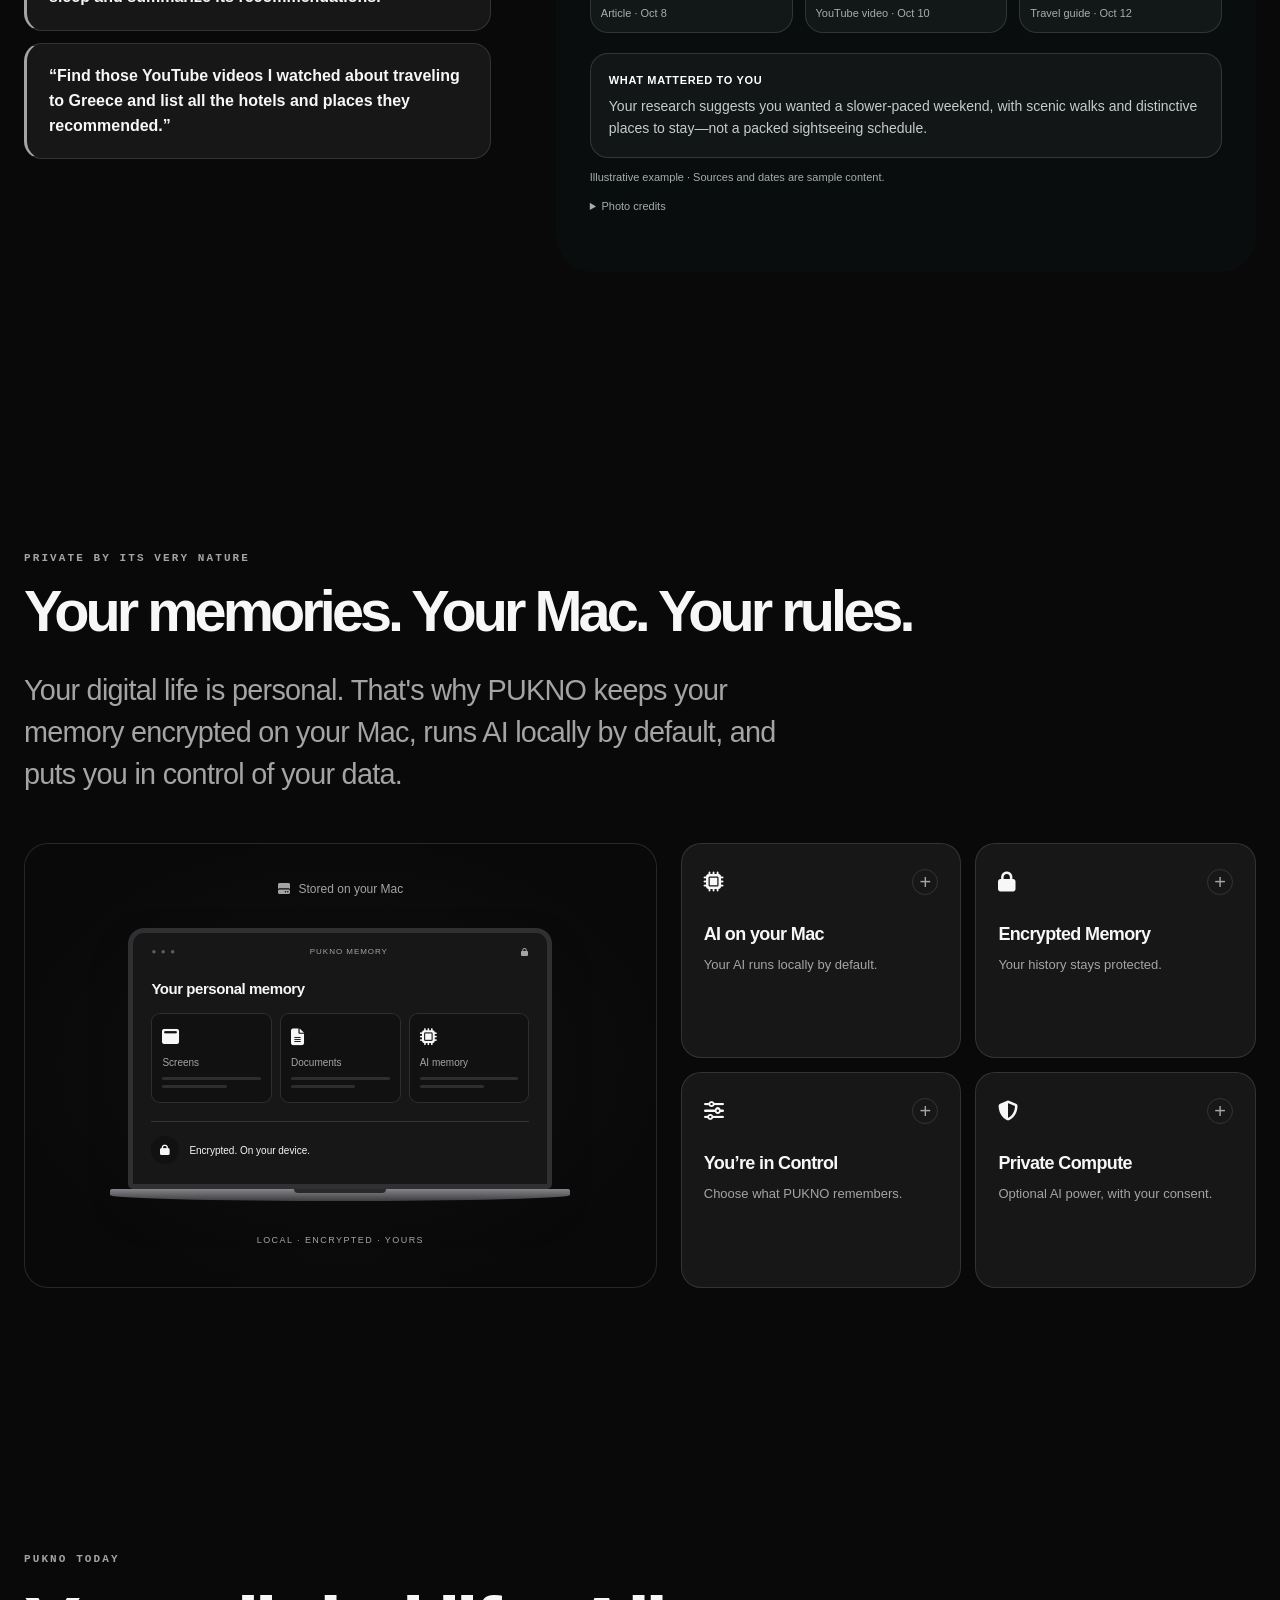
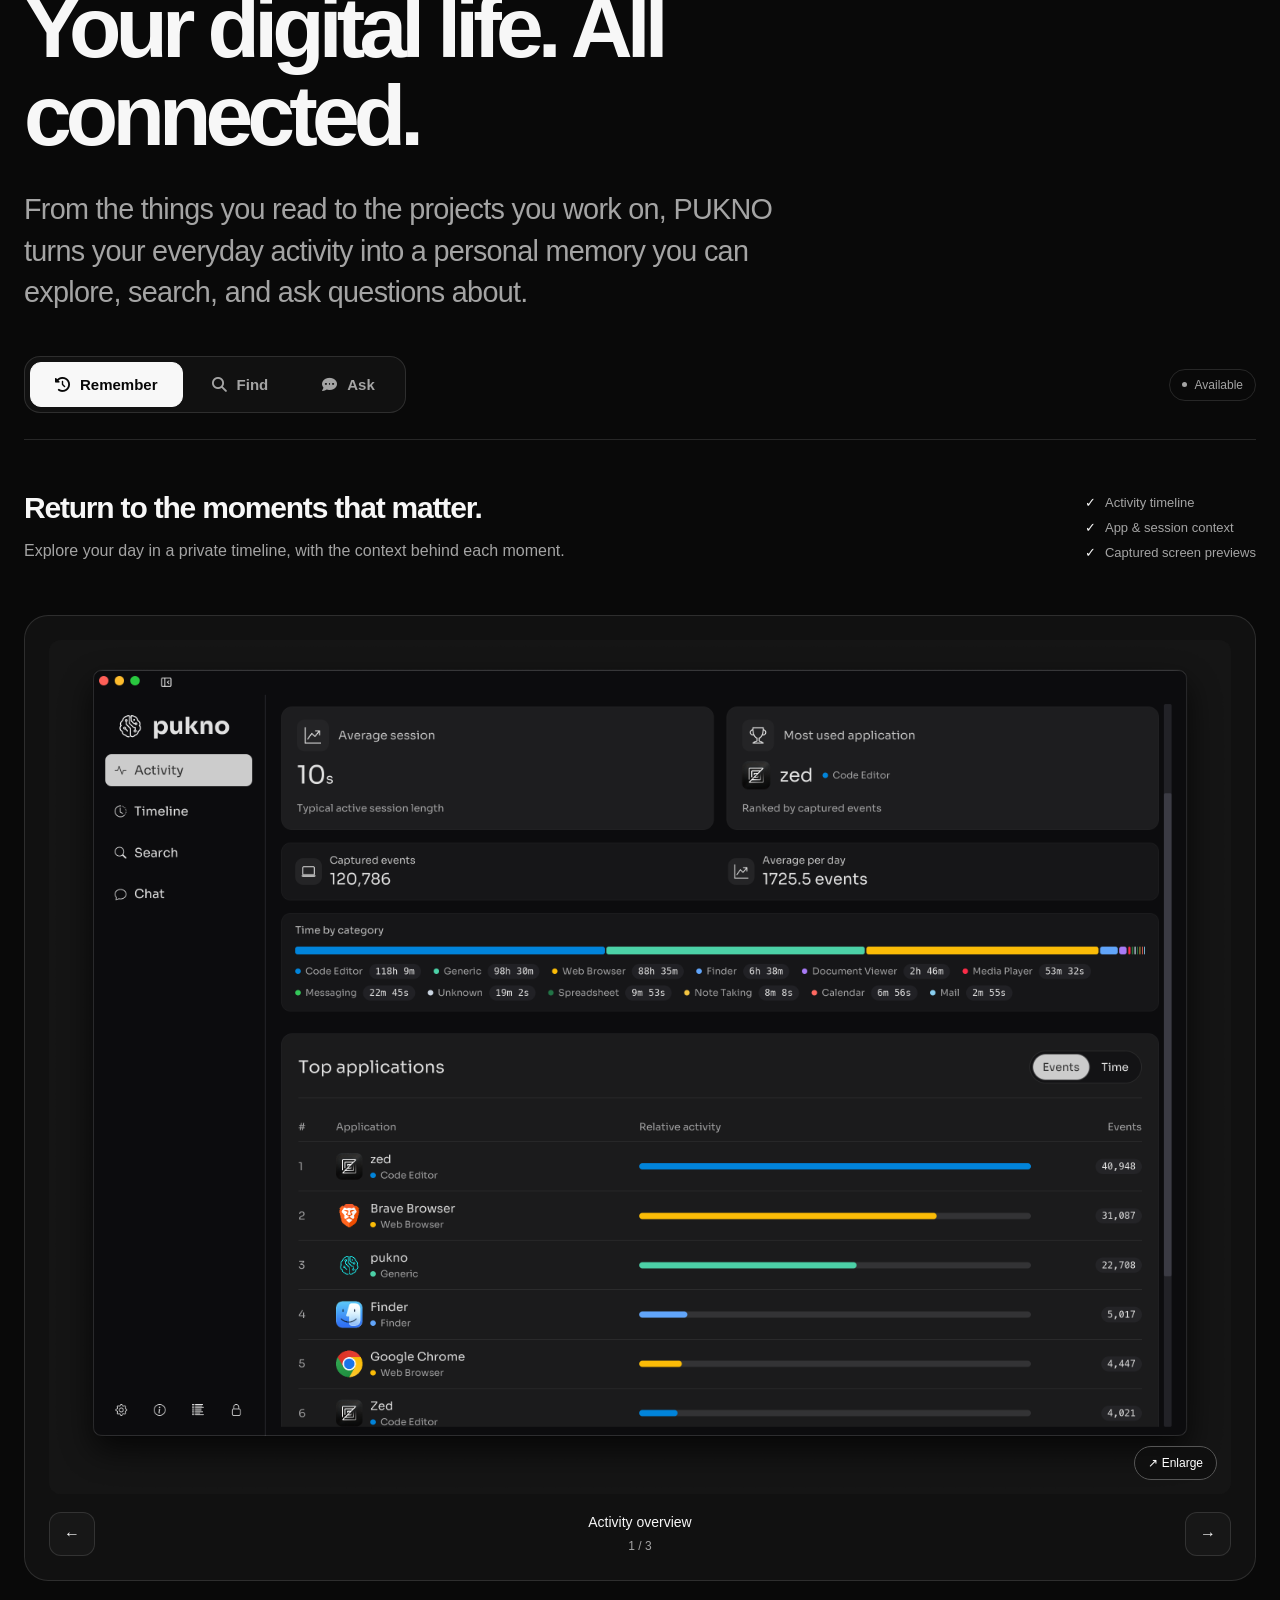
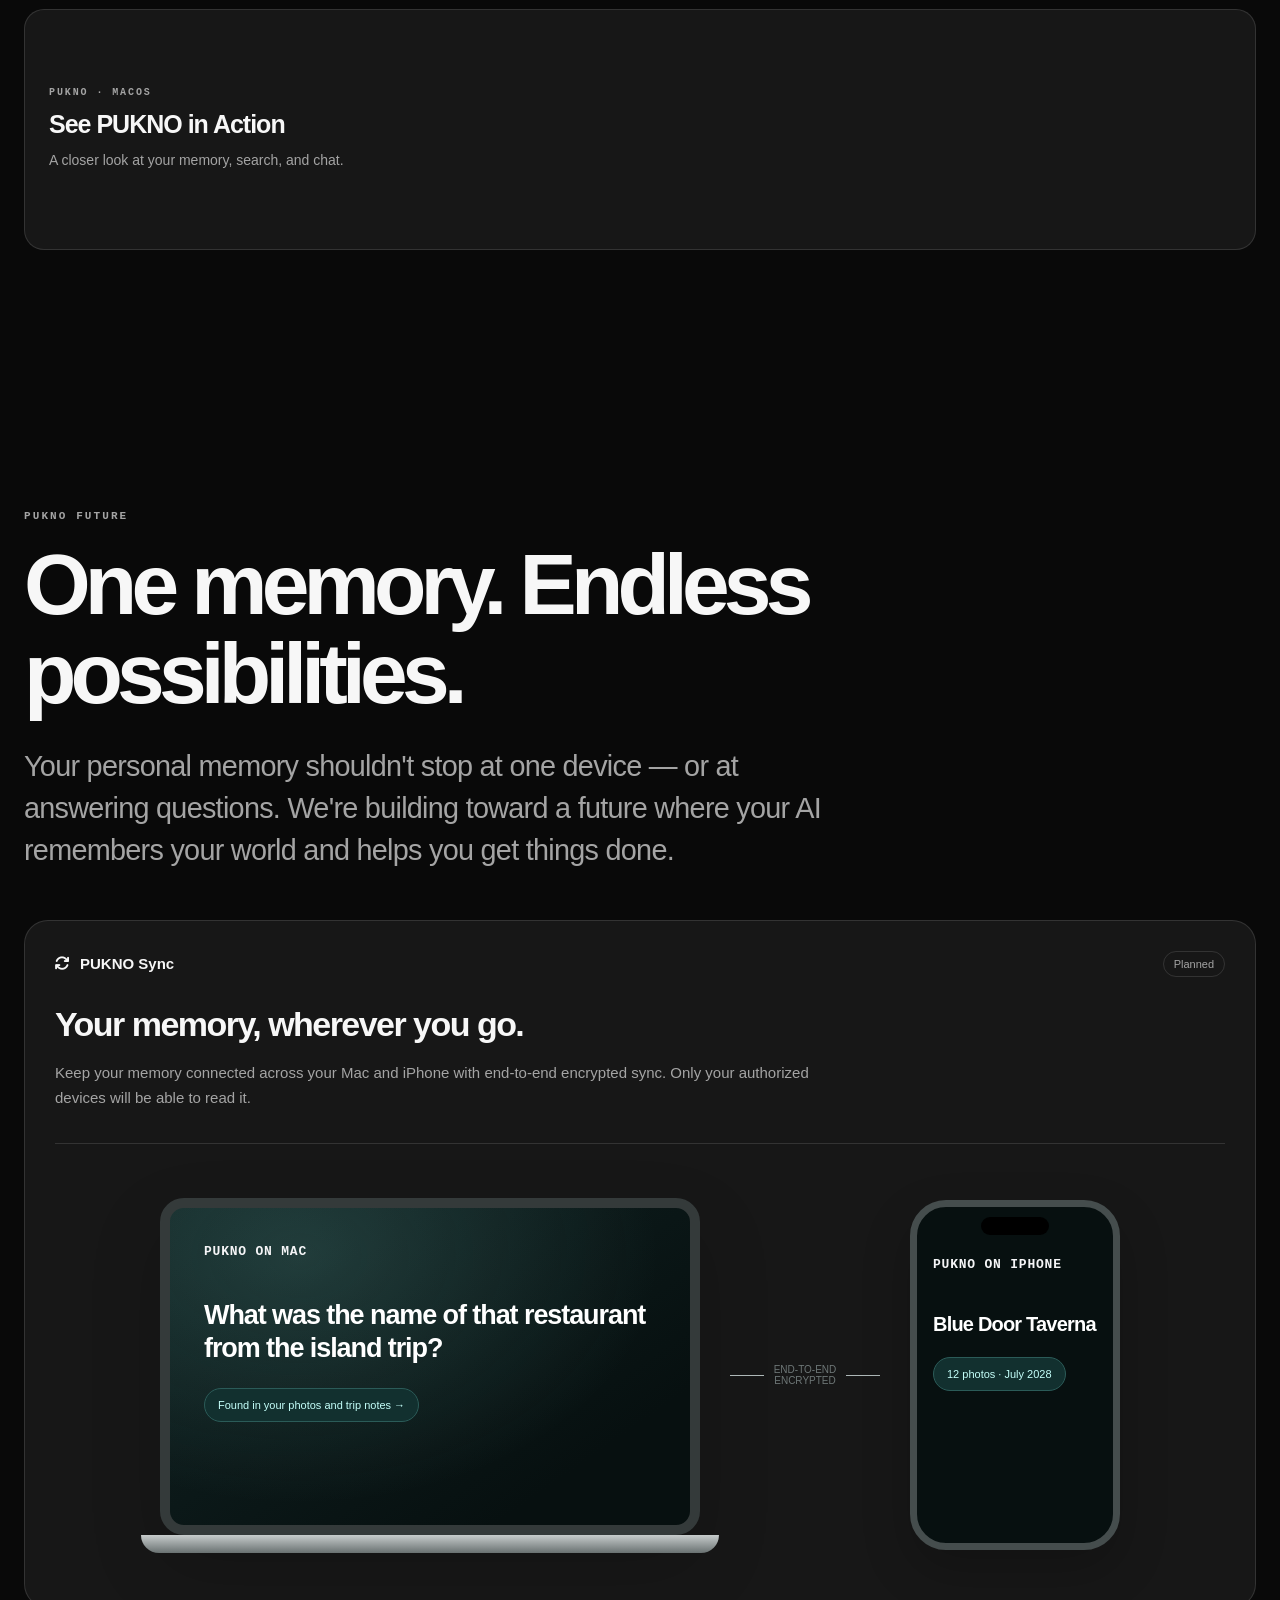
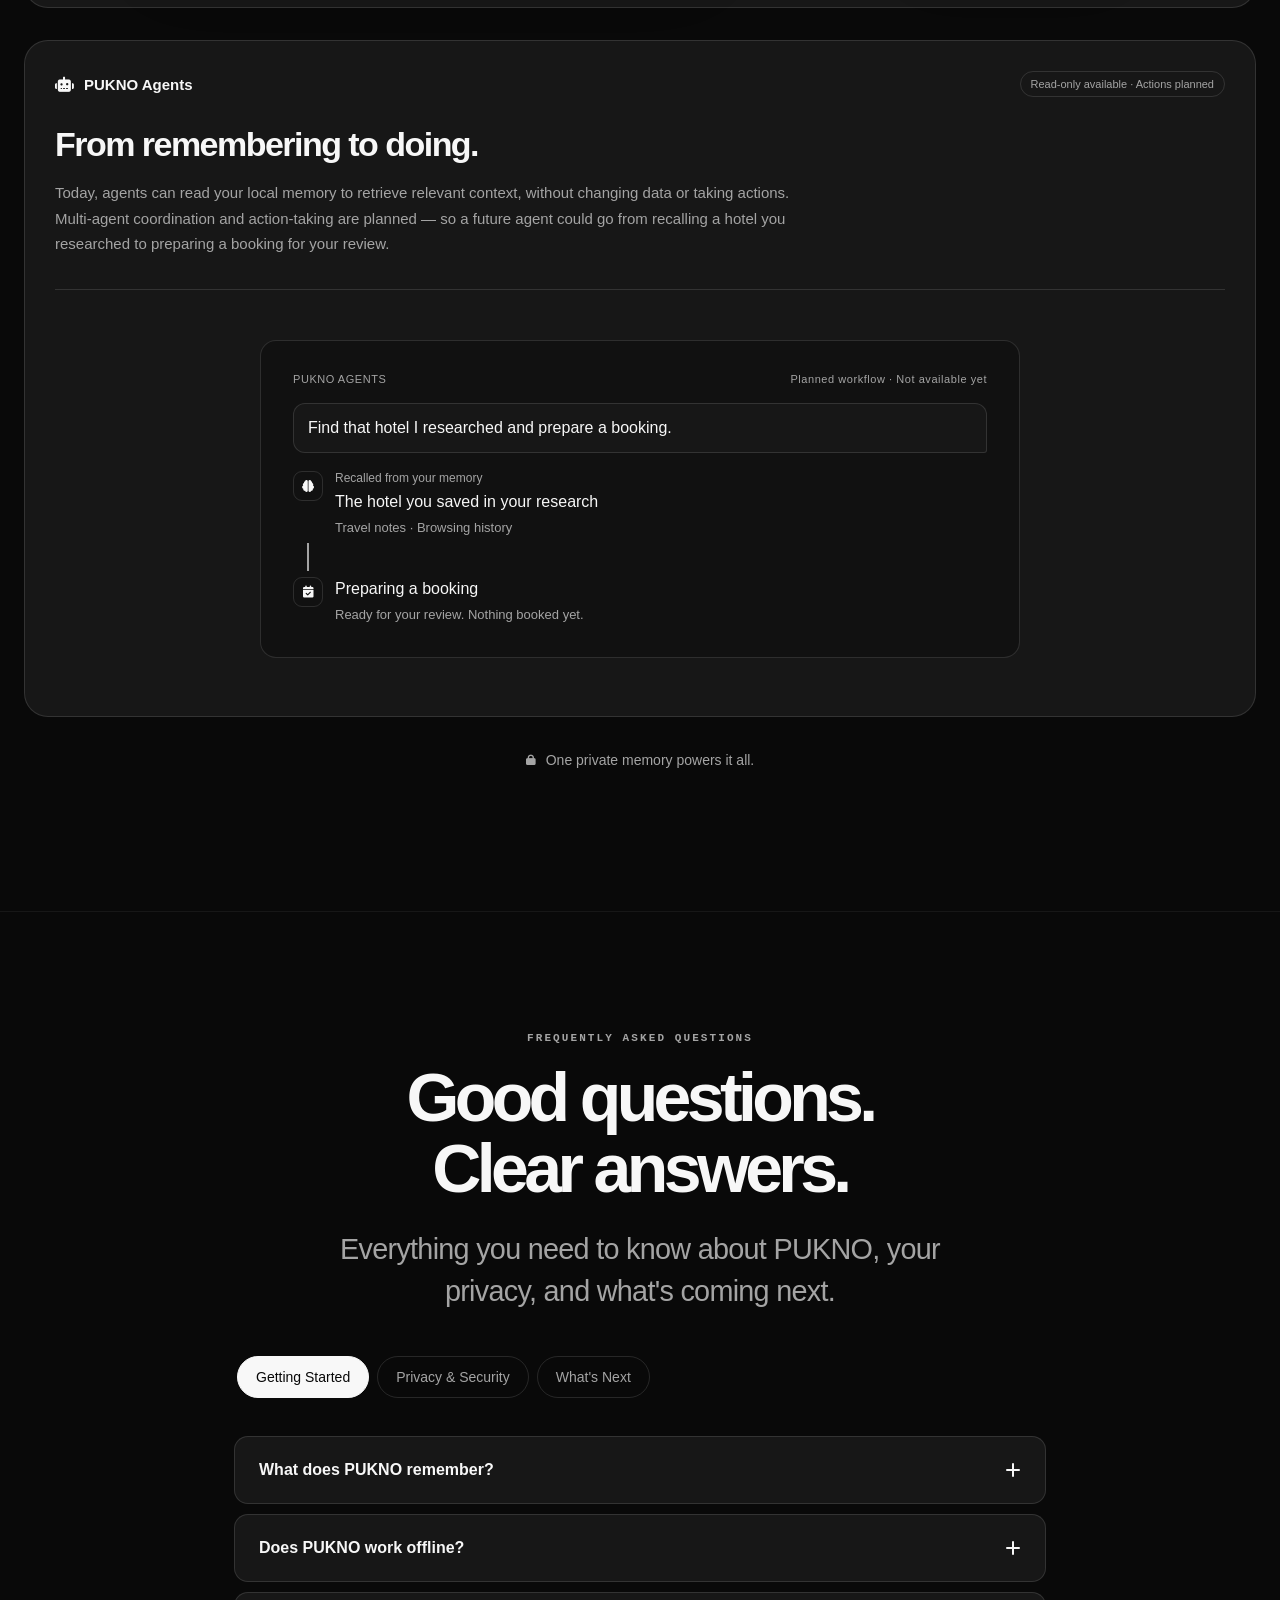
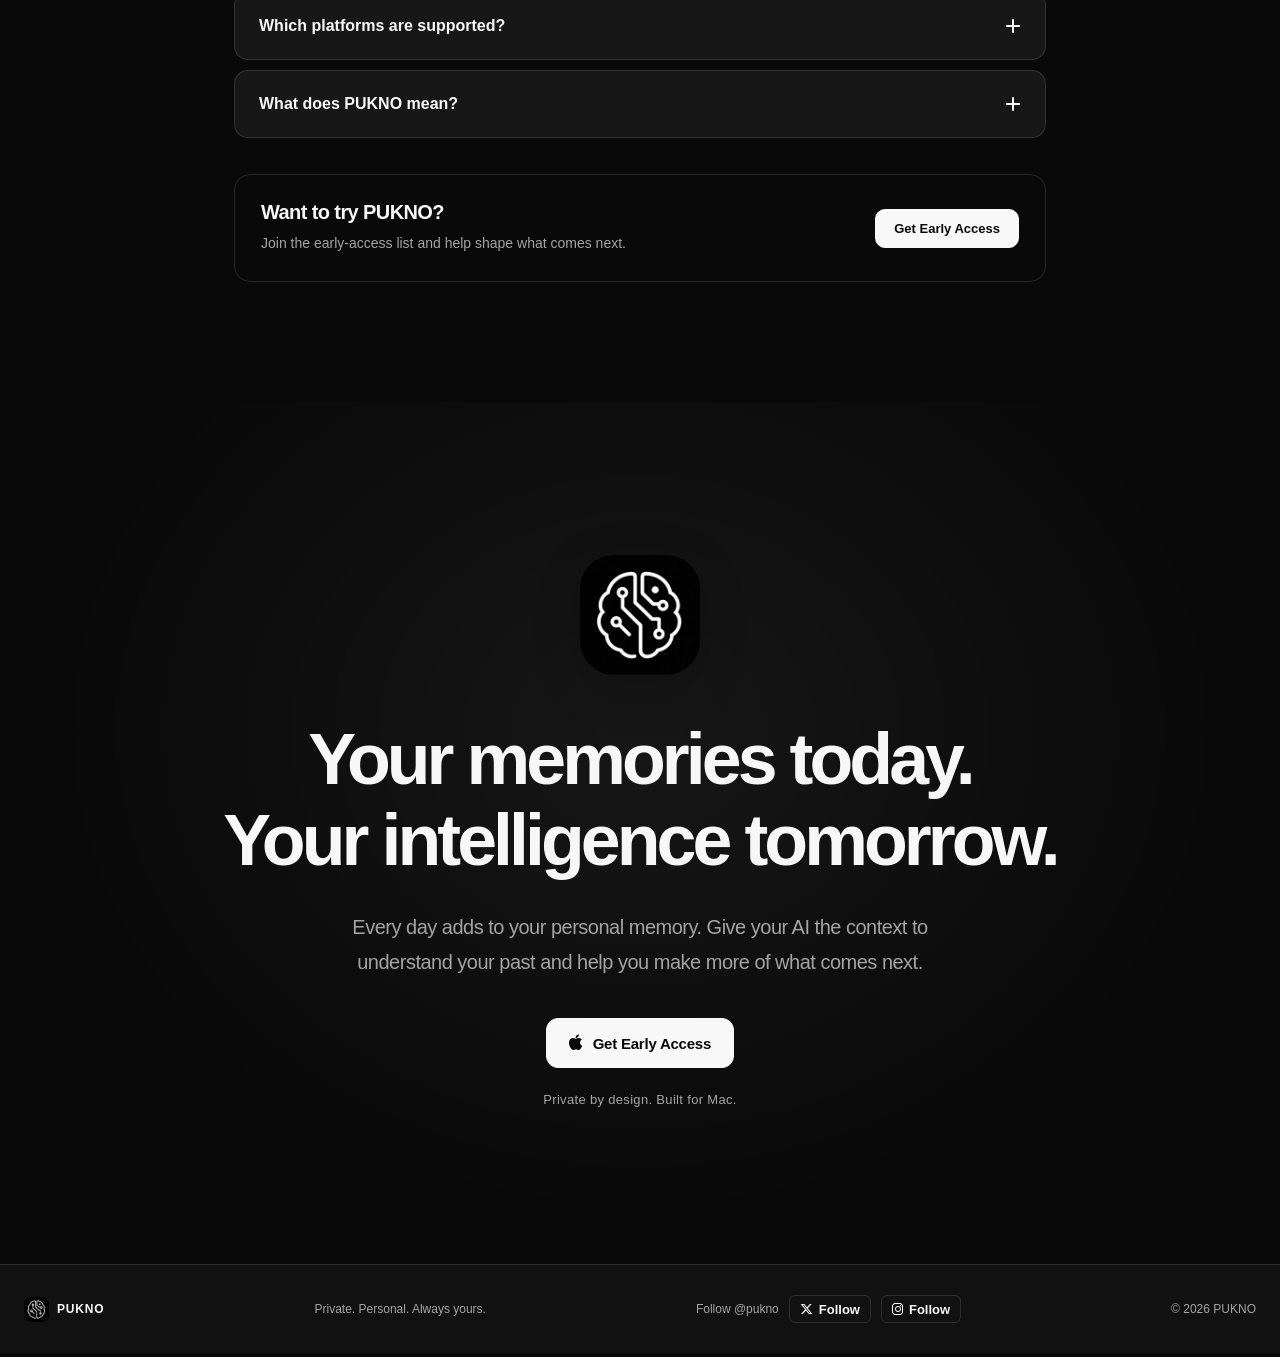
==== commit e2b13889: "Various fixes" ====
--- a/index.html
+++ b/index.html
@@ -76,7 +76,7 @@
         </nav>
     </header>
     <main id="top">
-        <section class="section dark hero hero--split">
+        <section class="section dark hero hero--split hero--compact">
             <div class="container hero-layout">
                 <div class="hero-copy">
                     <!--<img class="hero-logo reveal" src="assets/pukno-logo.png" alt="PUKNO">-->
@@ -88,10 +88,8 @@
                     <!--<div class="eyebrow cyan reveal">Your private, personal context AI assistant · MacOS</div>-->
                     <h1 class="reveal">Personal Memory<br><span class="gradient">for Your AI.</span></h1>
 
-                    <p class="lead reveal">AI becomes personal when it remembers.</p>
-                    <p>
-                        <strong>PUKNO builds a private memory from everything you see, read and work on, making your AI truly personal.</strong>
-                    </p>
+                    <p class="lead reveal">Build a private memory from what you see, read, and work on — so your AI truly understands you.</p>
+
                     <!-- <p class="lead reveal">PUKNO is a private personal AI memory agent.<br>
                         <small>A private home for what you do, see, and discover.
                         </small>
@@ -103,6 +101,14 @@
                             so you can pick up where your memory leaves off.</small></p> -->
                     <div class="hero-actions reveal"><a class="btn primary" href="#notify" aria-haspopup="dialog">Get
                             Early Access</a><a class="btn secondary" href="#product">See how it works</a></div>
+                    <div class="hero-sub-wrap reveal">
+                        <p class="hero-sub" style="font-size:16px;">
+                            <span><i class="fa-solid fa-shield-halved"></i>&nbsp;&nbsp;Local </span>&nbsp; • &nbsp;
+                            <span><i class="fa-solid fa-lock"></i>&nbsp;&nbsp;Private </span>&nbsp; • &nbsp;
+                            <span><i class="fa-solid fa-key"></i>&nbsp;&nbsp;Encrypted </span>
+                        </p>
+                    </div>
+                    <p class="small-note reveal">Private by design. Local on your Mac. Built around you.</p>
 
 
                 </div>
@@ -234,19 +240,7 @@
                         day, in context. Explore app activity and revisit a selected moment.</p>
                 </div>
             </div>
-            <div class="container">
-                <div class="hero-details">
-                    <div class="hero-sub-wrap reveal">
-                        <!-- <p class="hero-sub">Your digital past. Now intelligent.</p> -->
-                        <p class="hero-sub" style="font-size:16px;">
-                            <span><i class="fa-solid fa-shield-halved"></i>&nbsp;&nbsp;Local </span>&nbsp; • &nbsp;
-                            <span><i class="fa-solid fa-lock"></i>&nbsp;&nbsp;Private </span>&nbsp; • &nbsp;
-                            <span><i class="fa-solid fa-key"></i>&nbsp;&nbsp;Encrypted </span>
-                        </p>
-                    </div>
-                    <p class="small-note reveal">Private by design. Local on your Mac. Built around you.</p>
-                </div>
-            </div>
+
         </section>
 
         <!-- Disabled section: Memory. Source retained for future use. -->
--- a/assets/site.css
+++ b/assets/site.css
@@ -4278,6 +4278,11 @@
     padding-top: 155px;
     padding-bottom: 104px;
 }
+.hero.hero--compact {
+    min-height: auto;
+    padding-bottom: 48px;
+}
+.hero--compact .hero-copy > .small-note { margin: 8px 0 0; }
 .hero:before, [data-theme="light"] .hero:before { display: none; }
 .hero h1 { font-weight: 800; letter-spacing: -.082em; line-height: .96; }
 .hero .lead { font-weight: 400; letter-spacing: -.025em; }
@@ -4288,6 +4293,7 @@
 .hero-details { border-top: 1px solid var(--mono-border); color: var(--mono-muted); }
 .hero-logo { box-shadow: none; }
 @media (min-width: 981px) {
+    .hero.hero--compact { padding-top: 120px; padding-bottom: 24px; }
     .hero--split .hero-layout { grid-template-columns: minmax(0, .88fr) minmax(0, 1.22fr); align-items: center; gap: clamp(45px, 5vw, 85px); }
     .hero--split .hero-copy { container-type: inline-size; }
     .hero--split h1 { font-size: min(93.5px, 13.2cqw); white-space: nowrap; }
@@ -4559,8 +4565,18 @@
 .future-closing i { font-size: 11px; }
 @media (max-width: 700px) {
     .future-card { padding: 24px 18px; border-radius: 20px; }
-    .future-card .eco-mac .escreen { min-height: 280px; padding: 24px 18px; }
-        .future-card .escreen strong { margin-top: 28px; }
-    .future-card .ecosystem { margin-top: 24px; }
+    .future-card .eco-mac { width: 93%; }
+    .future-card .eco-mac .escreen {
+        min-height: 0;
+        padding: clamp(12px, 3vw, 24px);
+        border-width: 6px;
+        border-radius: 14px;
+        overflow-wrap: anywhere;
+    }
+    .future-card .escreen small { font-size: 10px; }
+    .future-card .escreen strong { font-size: clamp(14px, 3.4vw, 21px); margin-top: 14px; }
+    .future-card .escreen .reply { margin-top: 12px; padding: 8px 10px; border-radius: 12px; }
+    .future-card .eco-mac .ebase { height: 12px; }
+    .future-card .ecosystem { grid-template-columns: minmax(0, 1fr); margin-top: 24px; }
     .future-agent-window { padding: 20px; }
 }
